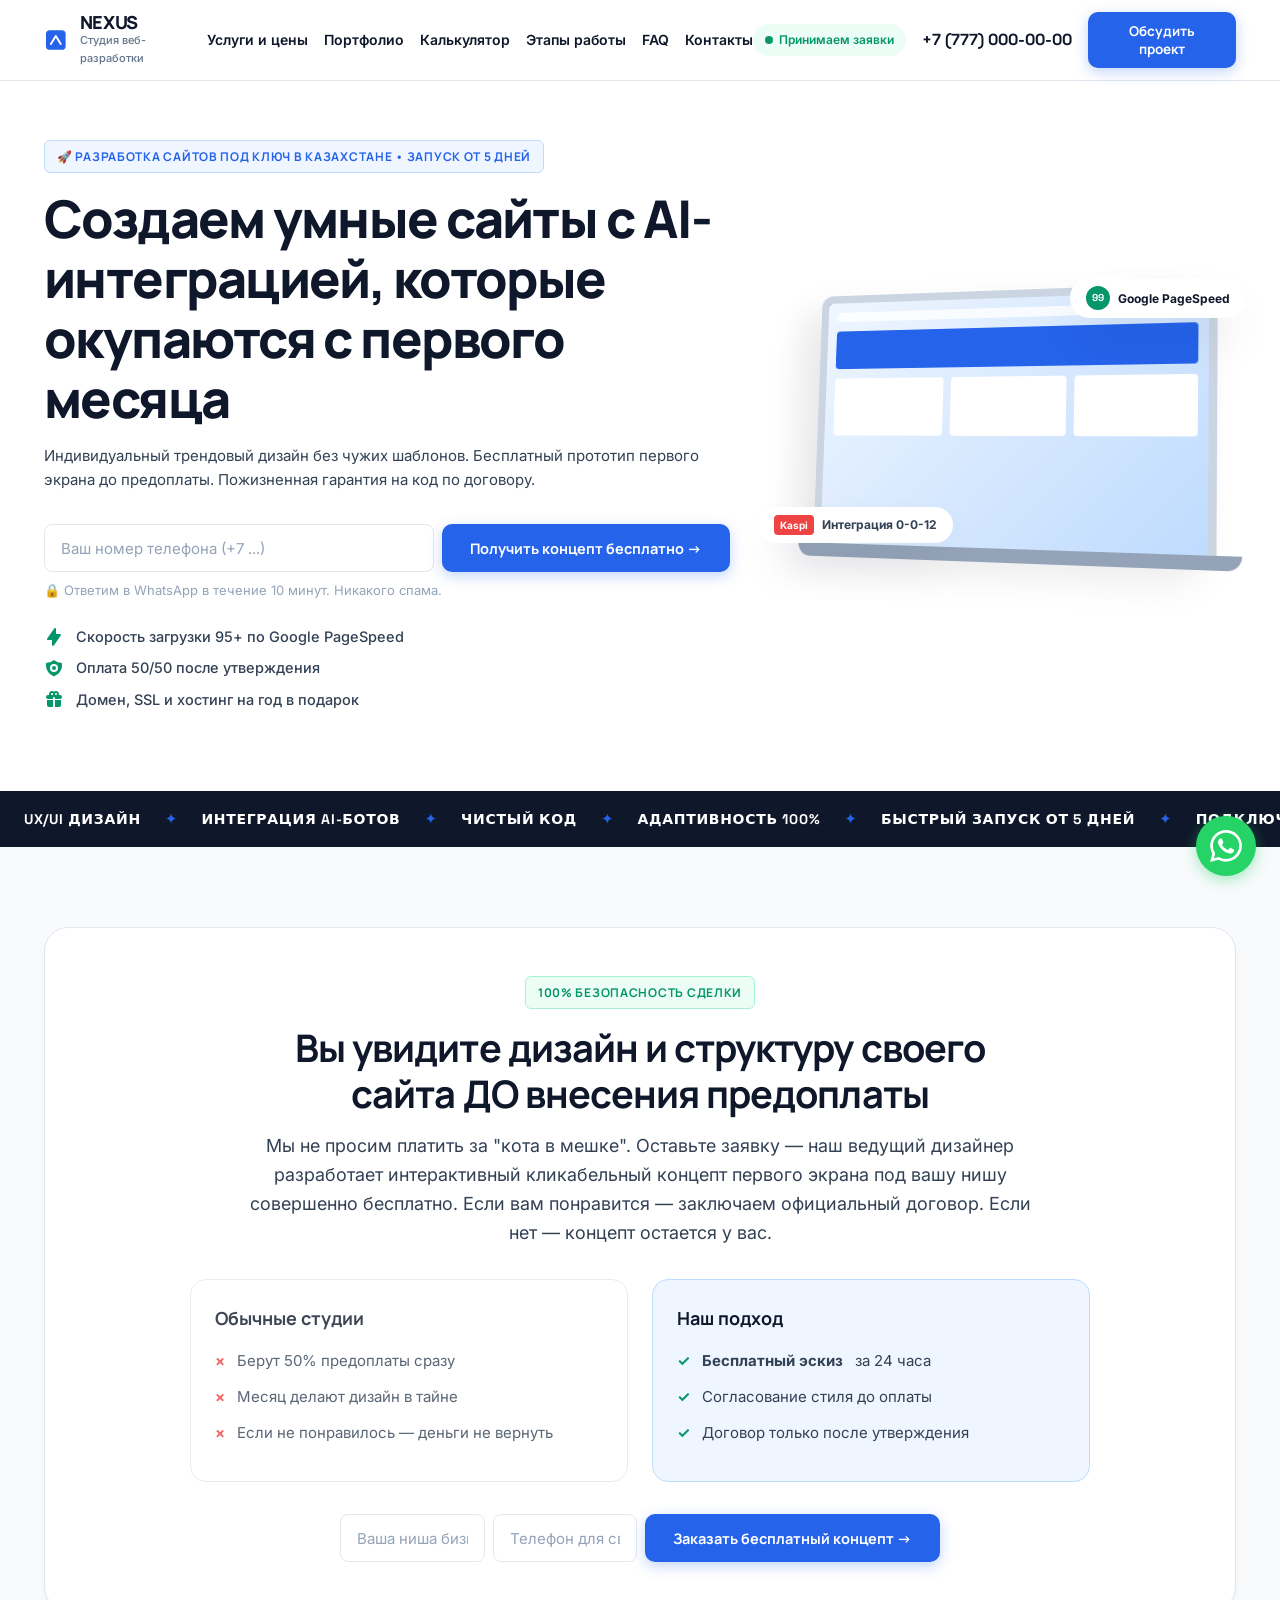
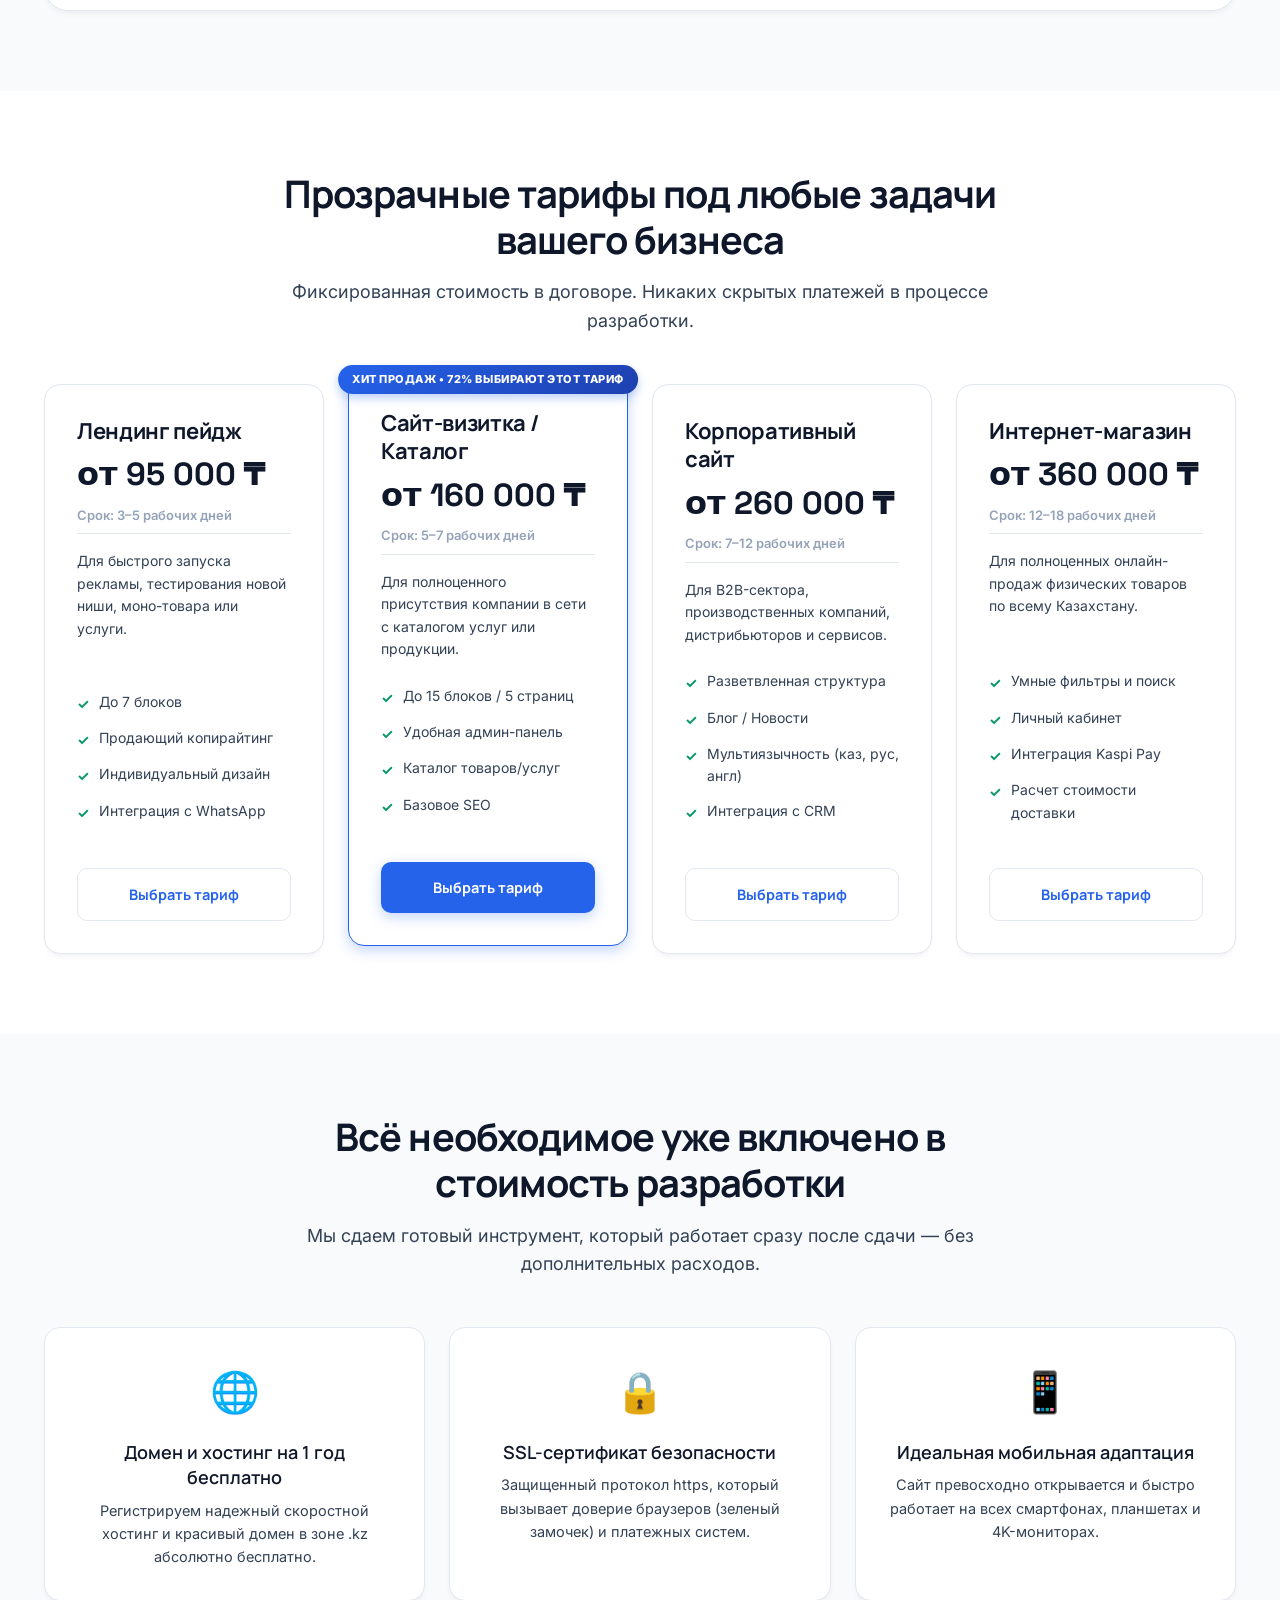
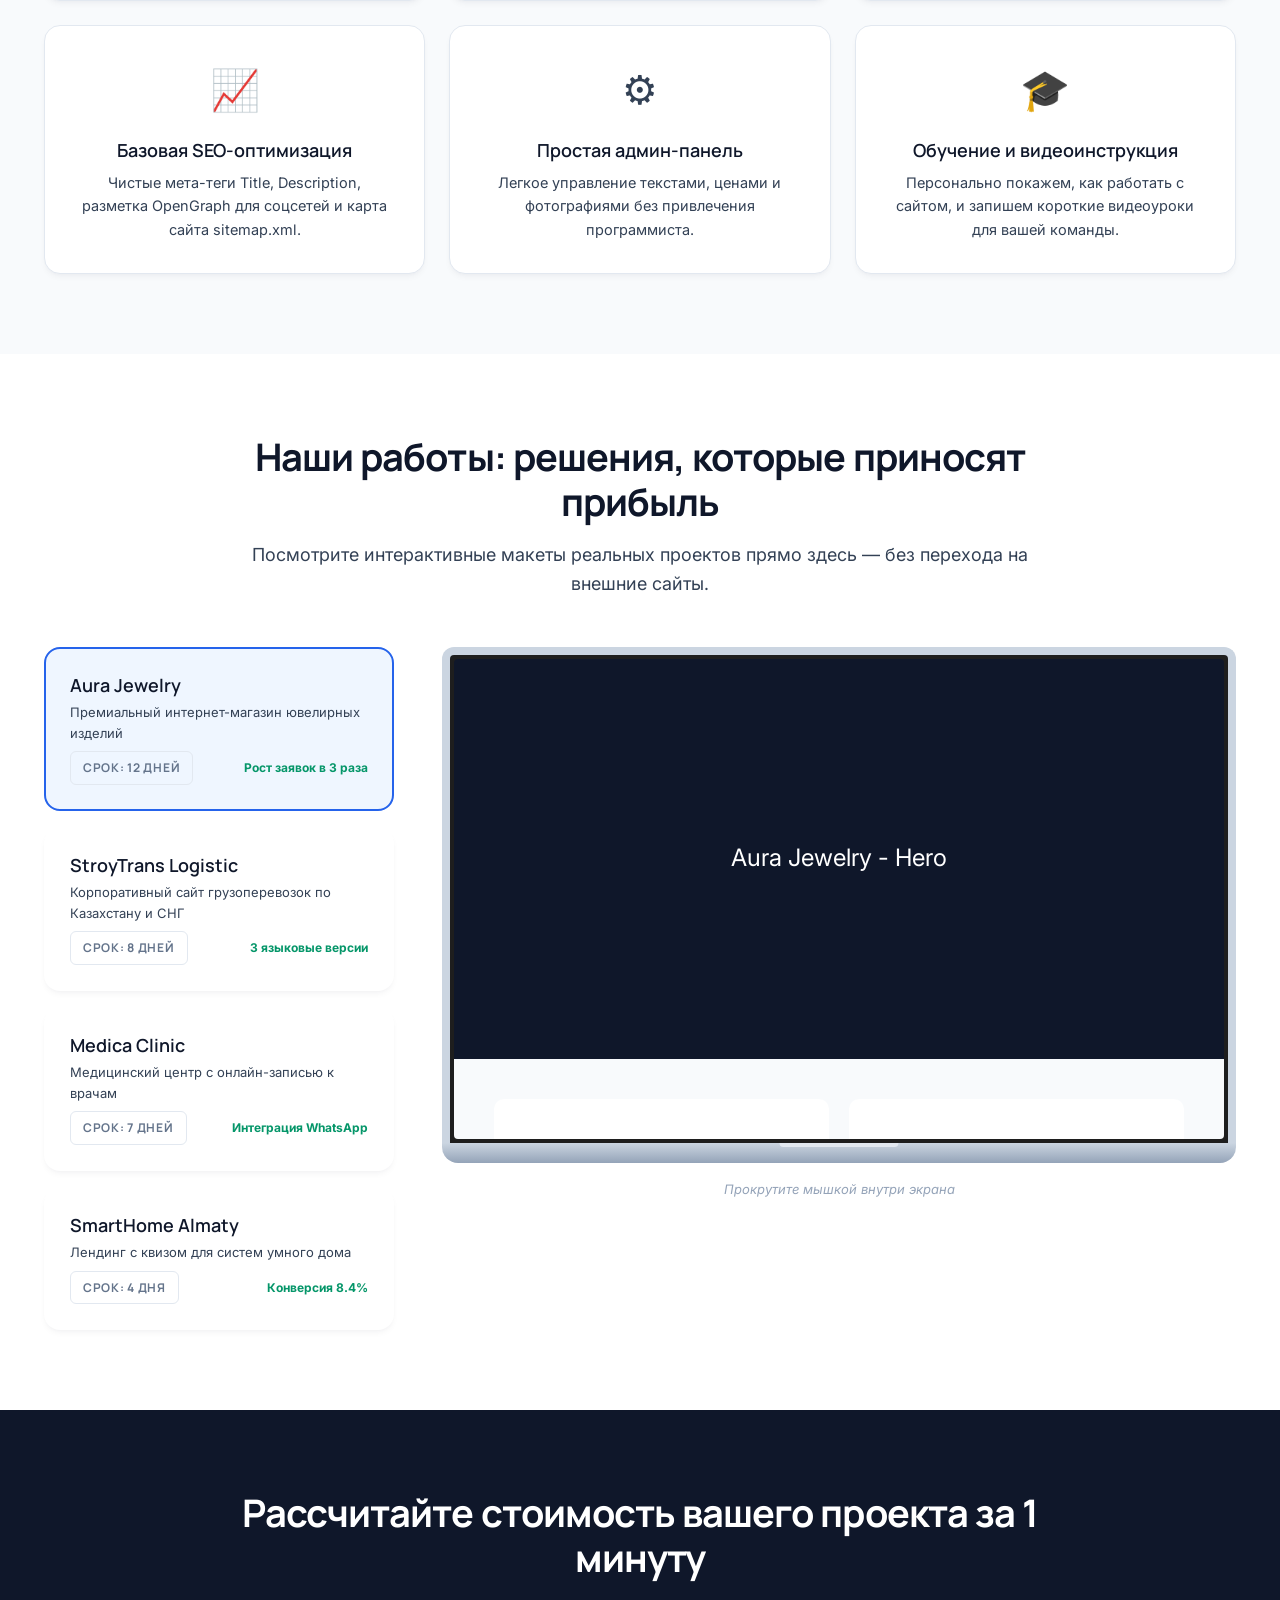
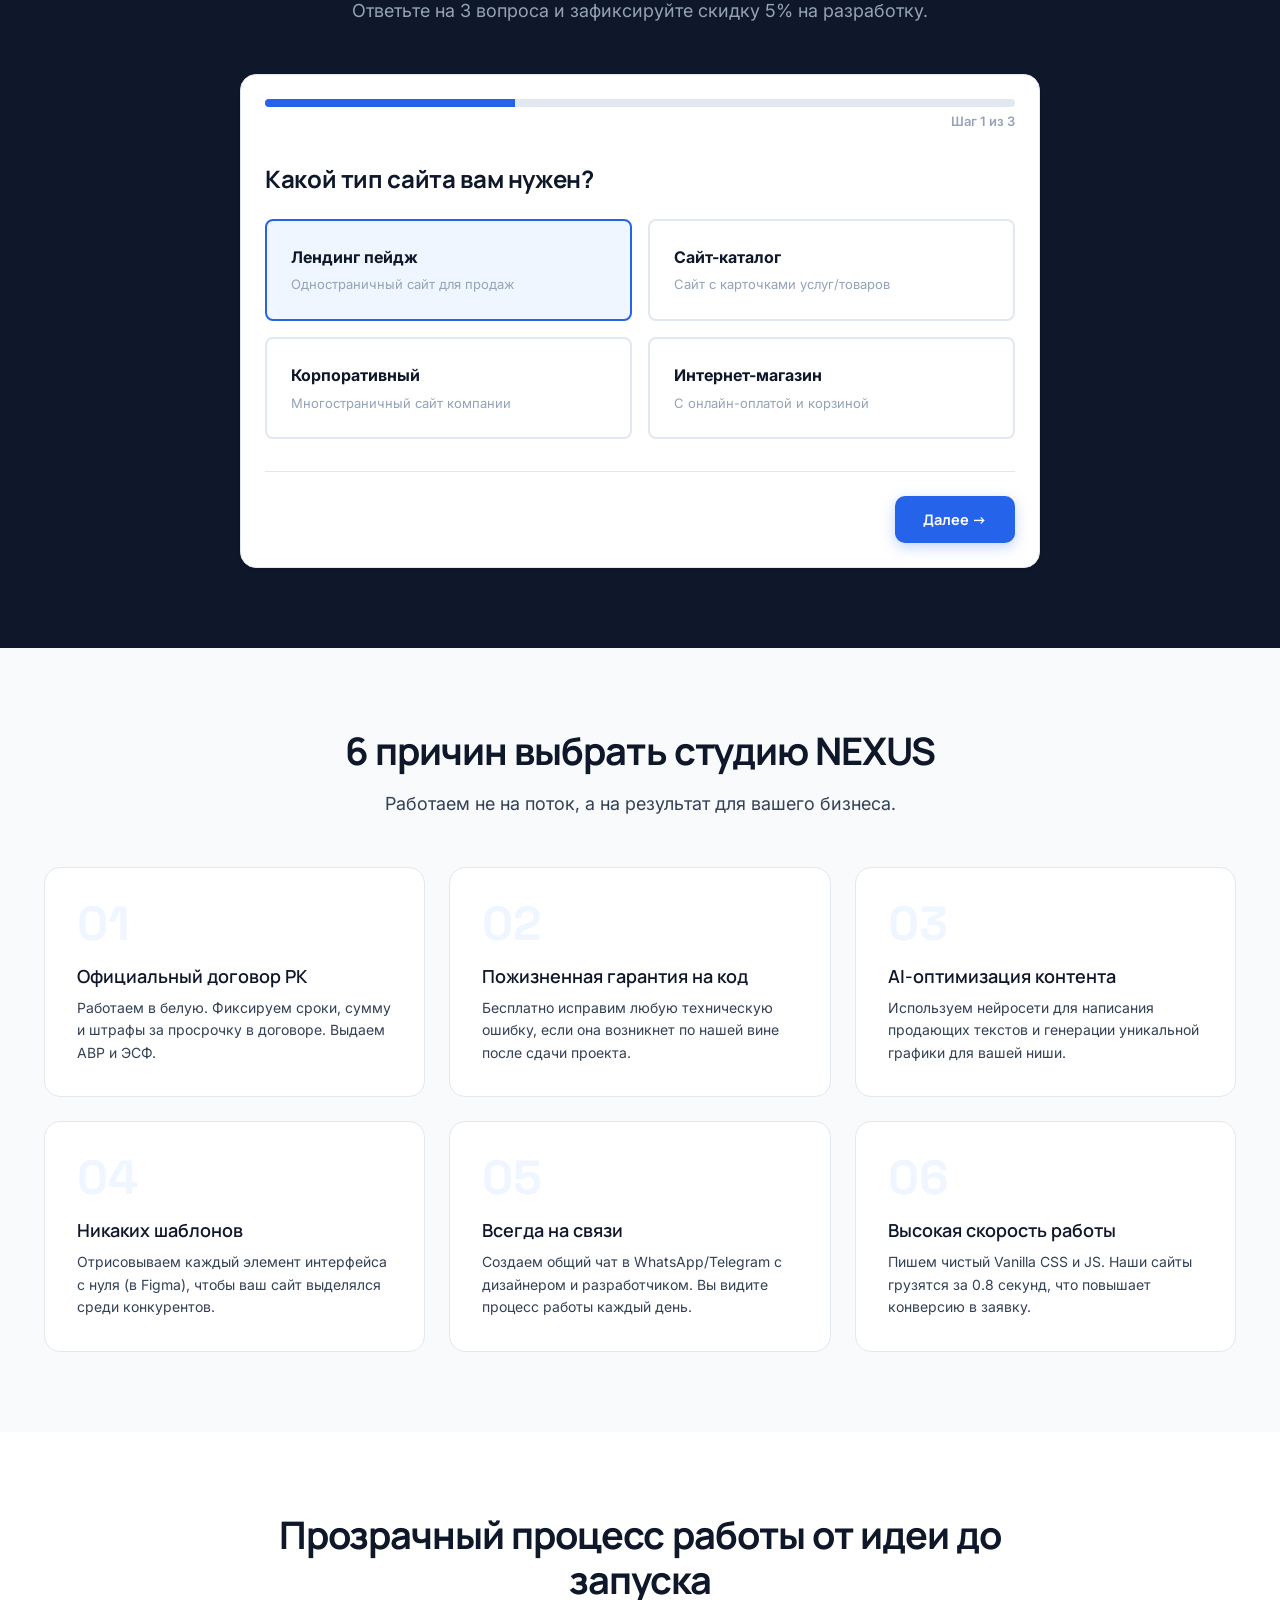
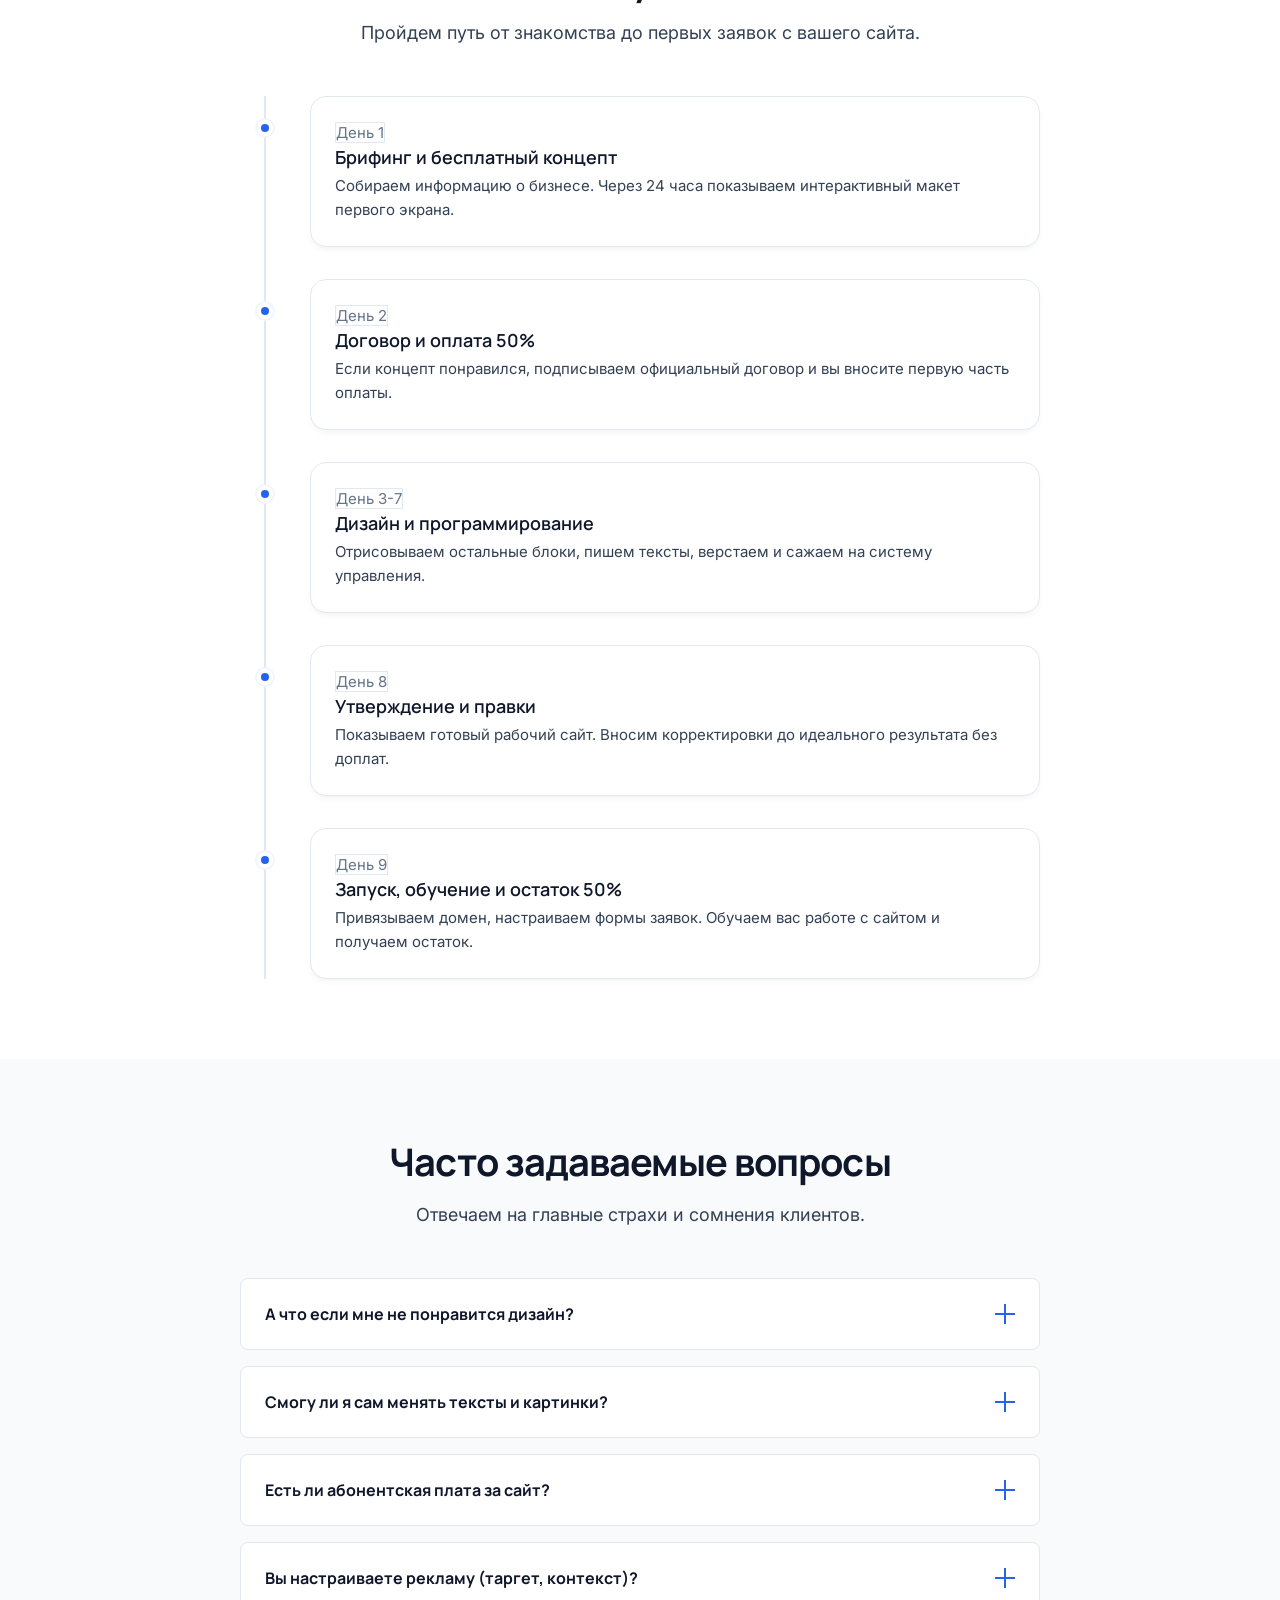
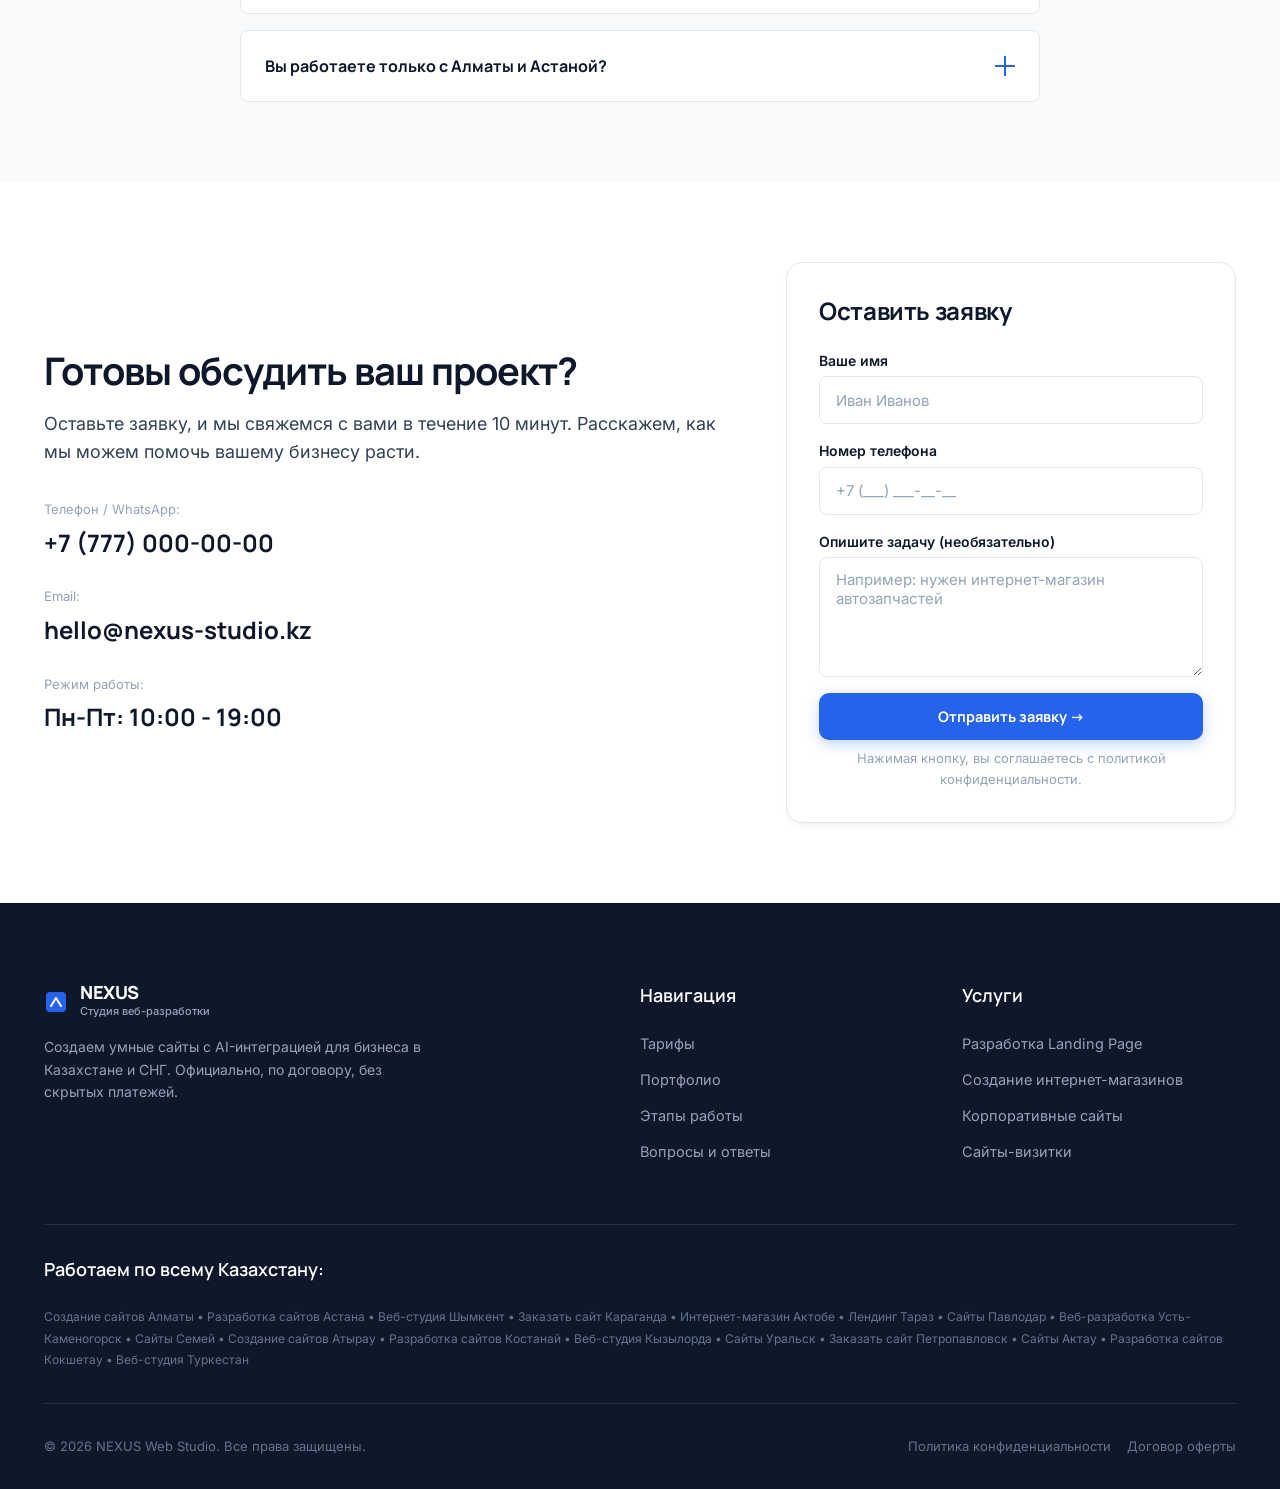
==== index.html @ 0df10138 "Initial commit" ====
<!DOCTYPE html>
<html lang="ru">
<head>
    <meta charset="UTF-8">
    <meta name="viewport" content="width=device-width, initial-scale=1.0">
    <title>Создание сайтов в Казахстане | Студия нового поколения</title>
    <meta name="description" content="Разработка умных сайтов с AI-интеграцией для бизнеса. Бесплатный прототип до оплаты. Официальный договор РК, оплата 50/50. Запуск от 5 дней.">
    
    <!-- Open Graph Meta Tags -->
    <meta property="og:title" content="Создание сайтов в Казахстане | Студия нового поколения">
    <meta property="og:description" content="Разработка умных сайтов с AI-интеграцией для бизнеса. Бесплатный прототип до оплаты. Официальный договор РК, оплата 50/50. Запуск от 5 дней.">
    <meta property="og:type" content="website">
    <meta property="og:locale" content="ru_KZ">
    
    <!-- Google Fonts: Inter, Manrope, Space Grotesk -->
    <link rel="preconnect" href="https://fonts.googleapis.com">
    <link rel="preconnect" href="https://fonts.gstatic.com" crossorigin>
    <link href="https://fonts.googleapis.com/css2?family=Inter:wght@400;500;600&family=Manrope:wght@600;700;800&family=Space+Grotesk:wght@600;700;800&display=swap" rel="stylesheet">
    
    <!-- Stylesheets -->
    <link rel="stylesheet" href="css/design-system.css">
    <link rel="stylesheet" href="css/components.css">

    <!-- JSON-LD SEO -->
    <script type="application/ld+json">
    {
      "@context": "https://schema.org",
      "@type": "WebDesignCompany",
      "name": "NEXUS Web Studio",
      "url": "https://nexus-studio.kz",
      "logo": "https://nexus-studio.kz/logo.png",
      "description": "Разработка умных сайтов для бизнеса в Казахстане.",
      "telephone": "+77770000000",
      "address": {
        "@type": "PostalAddress",
        "addressLocality": "Алматы",
        "addressCountry": "KZ"
      },
      "priceRange": "$$$"
    }
    </script>
</head>
<body>
    <!-- БЛОК 1: HEADER -->
    <header class="header" id="header">
        <div class="container header-container">
            <div class="header-logo">
                <a href="/" class="logo-link">
                    <svg width="24" height="24" viewBox="0 0 24 24" fill="none" xmlns="http://www.w3.org/2000/svg" class="logo-icon">
                        <rect x="2" y="2" width="20" height="20" rx="4" fill="var(--color-primary)"/>
                        <path d="M7 16L12 8L17 16" stroke="white" stroke-width="2" stroke-linecap="round" stroke-linejoin="round"/>
                    </svg>
                    <div class="logo-text">
                        <span class="logo-title">NEXUS</span>
                        <span class="logo-subtitle">Студия веб-разработки</span>
                    </div>
                </a>
            </div>
            
            <nav class="header-nav">
                <a href="#pricing" class="nav-link">Услуги и цены</a>
                <a href="#portfolio" class="nav-link">Портфолио</a>
                <a href="#calculator" class="nav-link">Калькулятор</a>
                <a href="#workflow" class="nav-link">Этапы работы</a>
                <a href="#faq" class="nav-link">FAQ</a>
                <a href="#contacts" class="nav-link">Контакты</a>
            </nav>

            <div class="header-actions">
                <div class="status-badge">
                    <span class="status-dot"></span>
                    <span class="status-text">Принимаем заявки</span>
                </div>
                <a href="tel:+77770000000" class="header-phone">+7 (777) 000-00-00</a>
                <button class="btn btn-primary btn-sm" onclick="openModal('contactModal')">Обсудить проект</button>
                <button class="burger-btn" aria-label="Открыть меню">
                    <span></span><span></span><span></span>
                </button>
            </div>
        </div>
    </header>

    <main>
        <!-- БЛОК 2: HERO-ЭКРАН -->
        <section class="section hero-section" id="hero">
            <div class="container hero-container">
                <div class="hero-content">
                    <div class="badge badge-accent hero-badge">🚀 Разработка сайтов под ключ в Казахстане • Запуск от 5 дней</div>
                    <h1 class="hero-title">Создаем умные сайты с AI-интеграцией, которые окупаются с первого месяца</h1>
                    <p class="hero-subtitle">Индивидуальный трендовый дизайн без чужих шаблонов. Бесплатный прототип первого экрана до предоплаты. Пожизненная гарантия на код по договору.</p>
                    
                    <form class="hero-form" onsubmit="event.preventDefault(); submitHeroForm();">
                        <div class="form-inline">
                            <input type="tel" class="input-field phone-mask" placeholder="Ваш номер телефона (+7 ...)" required>
                            <button type="submit" class="btn btn-primary">Получить концепт бесплатно &rarr;</button>
                        </div>
                        <div class="form-note">🔒 Ответим в WhatsApp в течение 10 минут. Никакого спама.</div>
                    </form>

                    <ul class="hero-trust-list">
                        <li>
                            <svg class="trust-icon" viewBox="0 0 20 20" fill="currentColor"><path d="M11.3 1.046A1 1 0 0112 2v5h4a1 1 0 01.82 1.573l-7 10A1 1 0 018 18v-5H4a1 1 0 01-.82-1.573l7-10a1 1 0 011.12-.38z"/></svg>
                            Скорость загрузки 95+ по Google PageSpeed
                        </li>
                        <li>
                            <svg class="trust-icon" viewBox="0 0 20 20" fill="currentColor"><path fill-rule="evenodd" d="M10 1.944A11.954 11.954 0 012.166 5C2.056 5.649 2 6.319 2 7c0 5.225 3.34 9.67 8 11.317C14.66 16.67 18 12.225 18 7c0-.682-.057-1.35-.166-1.998A11.954 11.954 0 0110 1.944zM10 14a4 4 0 100-8 4 4 0 000 8zm-2-4a2 2 0 114 0 2 2 0 01-4 0z" clip-rule="evenodd"/></svg>
                            Оплата 50/50 после утверждения
                        </li>
                        <li>
                            <svg class="trust-icon" viewBox="0 0 20 20" fill="currentColor"><path fill-rule="evenodd" d="M5 5a3 3 0 015-2.236A3 3 0 0114.83 6H16a2 2 0 110 4h-5V9a1 1 0 10-2 0v1H4a2 2 0 110-4h1.17C5.06 5.687 5 5.35 5 5zm4 1V5a1 1 0 10-1 1h1zm3 0a1 1 0 10-1-1v1h1z" clip-rule="evenodd"/><path d="M9 11H3v5a2 2 0 002 2h4v-7zM11 18h4a2 2 0 002-2v-5h-6v7z"/></svg>
                            Домен, SSL и хостинг на год в подарок
                        </li>
                    </ul>
                </div>
                <div class="hero-visual">
                    <div class="laptop-mockup">
                        <div class="laptop-screen">
                            <div class="laptop-content bg-gradient">
                                <div class="mockup-ui">
                                    <div class="mockup-header"></div>
                                    <div class="mockup-hero"></div>
                                    <div class="mockup-cards">
                                        <div class="m-card"></div>
                                        <div class="m-card"></div>
                                        <div class="m-card"></div>
                                    </div>
                                </div>
                            </div>
                        </div>
                        <div class="laptop-base"></div>
                        
                        <!-- Floating metrics -->
                        <div class="floating-badge badge-speed">
                            <div class="circle pulse-green">99</div>
                            <span>Google PageSpeed</span>
                        </div>
                        <div class="floating-badge badge-kaspi">
                            <span class="badge-red">Kaspi</span>
                            <span>Интеграция 0-0-12</span>
                        </div>
                    </div>
                </div>
            </div>
        </section>

        <!-- БЛОК 3: БЕГУЩАЯ СТРОКА (TICKER) -->
        <div class="ticker-wrapper">
            <div class="ticker-track">
                <div class="ticker-content">
                    <span class="ticker-item">UX/UI ДИЗАЙН</span>
                    <span class="ticker-separator">✦</span>
                    <span class="ticker-item">ИНТЕГРАЦИЯ AI-БОТОВ</span>
                    <span class="ticker-separator">✦</span>
                    <span class="ticker-item">ЧИСТЫЙ КОД</span>
                    <span class="ticker-separator">✦</span>
                    <span class="ticker-item">АДАПТИВНОСТЬ 100%</span>
                    <span class="ticker-separator">✦</span>
                    <span class="ticker-item">БЫСТРЫЙ ЗАПУСК ОТ 5 ДНЕЙ</span>
                    <span class="ticker-separator">✦</span>
                    <span class="ticker-item">ПОДКЛЮЧЕНИЕ KASPI / HALYK</span>
                    <span class="ticker-separator">✦</span>
                    <span class="ticker-item">ДОГОВОР И ГАРАНТИЯ</span>
                    <span class="ticker-separator">✦</span>
                    <span class="ticker-item">БЕЗ АБОНПЛАТЫ ЗА ПОДДЕРЖКУ</span>
                    <span class="ticker-separator">✦</span>
                </div>
                <!-- Duplicate for seamless loop -->
                <div class="ticker-content" aria-hidden="true">
                    <span class="ticker-item">UX/UI ДИЗАЙН</span>
                    <span class="ticker-separator">✦</span>
                    <span class="ticker-item">ИНТЕГРАЦИЯ AI-БОТОВ</span>
                    <span class="ticker-separator">✦</span>
                    <span class="ticker-item">ЧИСТЫЙ КОД</span>
                    <span class="ticker-separator">✦</span>
                    <span class="ticker-item">АДАПТИВНОСТЬ 100%</span>
                    <span class="ticker-separator">✦</span>
                    <span class="ticker-item">БЫСТРЫЙ ЗАПУСК ОТ 5 ДНЕЙ</span>
                    <span class="ticker-separator">✦</span>
                    <span class="ticker-item">ПОДКЛЮЧЕНИЕ KASPI / HALYK</span>
                    <span class="ticker-separator">✦</span>
                    <span class="ticker-item">ДОГОВОР И ГАРАНТИЯ</span>
                    <span class="ticker-separator">✦</span>
                    <span class="ticker-item">БЕЗ АБОНПЛАТЫ ЗА ПОДДЕРЖКУ</span>
                    <span class="ticker-separator">✦</span>
                </div>
            </div>
        </div>

        <!-- БЛОК 4: КРЮЧОК ДОВЕРИЯ -->
        <section class="section section-surface" id="concept">
            <div class="container">
                <div class="concept-card card">
                    <div class="concept-header">
                        <div class="badge badge-trust">100% БЕЗОПАСНОСТЬ СДЕЛКИ</div>
                        <h2 class="section-title">Вы увидите дизайн и структуру своего сайта ДО внесения предоплаты</h2>
                        <p class="section-subtitle">Мы не просим платить за "кота в мешке". Оставьте заявку — наш ведущий дизайнер разработает интерактивный кликабельный концепт первого экрана под вашу нишу совершенно бесплатно. Если вам понравится — заключаем официальный договор. Если нет — концепт остается у вас.</p>
                    </div>
                    
                    <div class="comparison-grid">
                        <div class="compare-item negative">
                            <div class="compare-title">Обычные студии</div>
                            <ul class="compare-list">
                                <li><span class="icon cross">×</span> Берут 50% предоплаты сразу</li>
                                <li><span class="icon cross">×</span> Месяц делают дизайн в тайне</li>
                                <li><span class="icon cross">×</span> Если не понравилось — деньги не вернуть</li>
                            </ul>
                        </div>
                        <div class="compare-item positive">
                            <div class="compare-title">Наш подход</div>
                            <ul class="compare-list">
                                <li><span class="icon check">✓</span> <strong>Бесплатный эскиз</strong> за 24 часа</li>
                                <li><span class="icon check">✓</span> Согласование стиля до оплаты</li>
                                <li><span class="icon check">✓</span> Договор только после утверждения</li>
                            </ul>
                        </div>
                    </div>
                    
                    <div class="concept-cta">
                        <form class="concept-form form-inline" onsubmit="event.preventDefault(); submitConceptForm();">
                            <input type="text" class="input-field" placeholder="Ваша ниша бизнеса (напр. Стоматология)" required>
                            <input type="tel" class="input-field phone-mask" placeholder="Телефон для связи" required>
                            <button type="submit" class="btn btn-primary">Заказать бесплатный концепт &rarr;</button>
                        </form>
                    </div>
                </div>
            </div>
        </section>

        <!-- БЛОК 5: ТАРИФНАЯ СЕТКА -->
        <section class="section section-light" id="pricing">
            <div class="container">
                <div class="section-header">
                    <h2 class="section-title">Прозрачные тарифы под любые задачи вашего бизнеса</h2>
                    <p class="section-subtitle">Фиксированная стоимость в договоре. Никаких скрытых платежей в процессе разработки.</p>
                </div>
                
                <div class="pricing-grid">
                    <!-- Тариф 1 -->
                    <div class="pricing-card card">
                        <h3 class="pricing-name">Лендинг пейдж</h3>
                        <div class="pricing-price text-numeric">от 95 000 ₸</div>
                        <div class="pricing-time">Срок: 3–5 рабочих дней</div>
                        <p class="pricing-desc">Для быстрого запуска рекламы, тестирования новой ниши, моно-товара или услуги.</p>
                        <ul class="pricing-features">
                            <li><span class="icon check">✓</span> До 7 блоков</li>
                            <li><span class="icon check">✓</span> Продающий копирайтинг</li>
                            <li><span class="icon check">✓</span> Индивидуальный дизайн</li>
                            <li><span class="icon check">✓</span> Интеграция с WhatsApp</li>
                        </ul>
                        <a href="https://wa.me/77770000000?text=Здравствуйте!%20Хочу%20заказать%20тариф%20Лендинг%20за%2095%20000%20тг" target="_blank" class="btn btn-secondary w-full">Выбрать тариф</a>
                    </div>
                    
                    <!-- Тариф 2 (Хит продаж) -->
                    <div class="pricing-card card pricing-popular">
                        <div class="popular-badge">ХИТ ПРОДАЖ • 72% ВЫБИРАЮТ ЭТОТ ТАРИФ</div>
                        <h3 class="pricing-name">Сайт-визитка / Каталог</h3>
                        <div class="pricing-price text-numeric">от 160 000 ₸</div>
                        <div class="pricing-time">Срок: 5–7 рабочих дней</div>
                        <p class="pricing-desc">Для полноценного присутствия компании в сети с каталогом услуг или продукции.</p>
                        <ul class="pricing-features">
                            <li><span class="icon check">✓</span> До 15 блоков / 5 страниц</li>
                            <li><span class="icon check">✓</span> Удобная админ-панель</li>
                            <li><span class="icon check">✓</span> Каталог товаров/услуг</li>
                            <li><span class="icon check">✓</span> Базовое SEO</li>
                        </ul>
                        <a href="https://wa.me/77770000000?text=Здравствуйте!%20Хочу%20заказать%20тариф%20Каталог%20за%20160%20000%20тг" target="_blank" class="btn btn-primary w-full">Выбрать тариф</a>
                    </div>
                    
                    <!-- Тариф 3 -->
                    <div class="pricing-card card">
                        <h3 class="pricing-name">Корпоративный сайт</h3>
                        <div class="pricing-price text-numeric">от 260 000 ₸</div>
                        <div class="pricing-time">Срок: 7–12 рабочих дней</div>
                        <p class="pricing-desc">Для B2B-сектора, производственных компаний, дистрибьюторов и сервисов.</p>
                        <ul class="pricing-features">
                            <li><span class="icon check">✓</span> Разветвленная структура</li>
                            <li><span class="icon check">✓</span> Блог / Новости</li>
                            <li><span class="icon check">✓</span> Мультиязычность (каз, рус, англ)</li>
                            <li><span class="icon check">✓</span> Интеграция с CRM</li>
                        </ul>
                        <a href="https://wa.me/77770000000?text=Здравствуйте!%20Хочу%20заказать%20Корпоративный%20сайт" target="_blank" class="btn btn-secondary w-full">Выбрать тариф</a>
                    </div>
                    
                    <!-- Тариф 4 -->
                    <div class="pricing-card card">
                        <h3 class="pricing-name">Интернет-магазин</h3>
                        <div class="pricing-price text-numeric">от 360 000 ₸</div>
                        <div class="pricing-time">Срок: 12–18 рабочих дней</div>
                        <p class="pricing-desc">Для полноценных онлайн-продаж физических товаров по всему Казахстану.</p>
                        <ul class="pricing-features">
                            <li><span class="icon check">✓</span> Умные фильтры и поиск</li>
                            <li><span class="icon check">✓</span> Личный кабинет</li>
                            <li><span class="icon check">✓</span> Интеграция Kaspi Pay</li>
                            <li><span class="icon check">✓</span> Расчет стоимости доставки</li>
                        </ul>
                        <a href="https://wa.me/77770000000?text=Здравствуйте!%20Хочу%20заказать%20Интернет-магазин" target="_blank" class="btn btn-secondary w-full">Выбрать тариф</a>
                    </div>
                </div>
            </div>
        </section>

        <!-- БЛОК 6: ЧЕК-ЛИСТ (ЧТО ВХОДИТ В СТОИМОСТЬ) -->
        <section class="section section-surface" id="included">
            <div class="container">
                <div class="section-header">
                    <h2 class="section-title">Всё необходимое уже включено в стоимость разработки</h2>
                    <p class="section-subtitle">Мы сдаем готовый инструмент, который работает сразу после сдачи — без дополнительных расходов.</p>
                </div>
                
                <div class="features-grid">
                    <div class="feature-card card">
                        <div class="feature-icon-wrapper">🌐</div>
                        <h4 class="feature-title">Домен и хостинг на 1 год бесплатно</h4>
                        <p class="feature-desc">Регистрируем надежный скоростной хостинг и красивый домен в зоне .kz абсолютно бесплатно.</p>
                    </div>
                    <div class="feature-card card">
                        <div class="feature-icon-wrapper">🔒</div>
                        <h4 class="feature-title">SSL-сертификат безопасности</h4>
                        <p class="feature-desc">Защищенный протокол https, который вызывает доверие браузеров (зеленый замочек) и платежных систем.</p>
                    </div>
                    <div class="feature-card card">
                        <div class="feature-icon-wrapper">📱</div>
                        <h4 class="feature-title">Идеальная мобильная адаптация</h4>
                        <p class="feature-desc">Сайт превосходно открывается и быстро работает на всех смартфонах, планшетах и 4K-мониторах.</p>
                    </div>
                    <div class="feature-card card">
                        <div class="feature-icon-wrapper">📈</div>
                        <h4 class="feature-title">Базовая SEO-оптимизация</h4>
                        <p class="feature-desc">Чистые мета-теги Title, Description, разметка OpenGraph для соцсетей и карта сайта sitemap.xml.</p>
                    </div>
                    <div class="feature-card card">
                        <div class="feature-icon-wrapper">⚙️</div>
                        <h4 class="feature-title">Простая админ-панель</h4>
                        <p class="feature-desc">Легкое управление текстами, ценами и фотографиями без привлечения программиста.</p>
                    </div>
                    <div class="feature-card card">
                        <div class="feature-icon-wrapper">🎓</div>
                        <h4 class="feature-title">Обучение и видеоинструкция</h4>
                        <p class="feature-desc">Персонально покажем, как работать с сайтом, и запишем короткие видеоуроки для вашей команды.</p>
                    </div>
                </div>
            </div>
        </section>

        <!-- БЛОК 7: ИНТЕРАКТИВНОЕ ПОРТФОЛИО -->
        <section class="section section-light" id="portfolio">
            <div class="container">
                <div class="section-header">
                    <h2 class="section-title">Наши работы: решения, которые приносят прибыль</h2>
                    <p class="section-subtitle">Посмотрите интерактивные макеты реальных проектов прямо здесь — без перехода на внешние сайты.</p>
                </div>
                
                <div class="portfolio-container">
                    <!-- Левая колонка со списком кейсов -->
                    <div class="portfolio-list">
                        <!-- Case 1 (Active) -->
                        <div class="portfolio-item card active" onclick="switchPortfolio(1)">
                            <h4 class="portfolio-name">Aura Jewelry</h4>
                            <p class="portfolio-niche">Премиальный интернет-магазин ювелирных изделий</p>
                            <div class="portfolio-meta">
                                <span class="badge badge-outline">Срок: 12 дней</span>
                                <span class="portfolio-result">Рост заявок в 3 раза</span>
                            </div>
                        </div>
                        
                        <!-- Case 2 -->
                        <div class="portfolio-item card" onclick="switchPortfolio(2)">
                            <h4 class="portfolio-name">StroyTrans Logistic</h4>
                            <p class="portfolio-niche">Корпоративный сайт грузоперевозок по Казахстану и СНГ</p>
                            <div class="portfolio-meta">
                                <span class="badge badge-outline">Срок: 8 дней</span>
                                <span class="portfolio-result">3 языковые версии</span>
                            </div>
                        </div>
                        
                        <!-- Case 3 -->
                        <div class="portfolio-item card" onclick="switchPortfolio(3)">
                            <h4 class="portfolio-name">Medica Clinic</h4>
                            <p class="portfolio-niche">Медицинский центр с онлайн-записью к врачам</p>
                            <div class="portfolio-meta">
                                <span class="badge badge-outline">Срок: 7 дней</span>
                                <span class="portfolio-result">Интеграция WhatsApp</span>
                            </div>
                        </div>
                        
                        <!-- Case 4 -->
                        <div class="portfolio-item card" onclick="switchPortfolio(4)">
                            <h4 class="portfolio-name">SmartHome Almaty</h4>
                            <p class="portfolio-niche">Лендинг с квизом для систем умного дома</p>
                            <div class="portfolio-meta">
                                <span class="badge badge-outline">Срок: 4 дня</span>
                                <span class="portfolio-result">Конверсия 8.4%</span>
                            </div>
                        </div>
                    </div>
                    
                    <!-- Правая колонка с макетом ноутбука -->
                    <div class="portfolio-preview">
                        <div class="laptop-mockup-interactive">
                            <div class="laptop-screen-frame">
                                <div class="laptop-viewport" id="portfolio-viewport">
                                    <!-- Here goes the long scrollable image of the selected project -->
                                    <div class="portfolio-scroll-content bg-gradient" id="portfolio-image-1">
                                        <!-- Placeholder UI representing a long site -->
                                        <div style="height:400px;background:#0F172A;color:#fff;display:flex;align-items:center;justify-content:center;font-size:24px;">Aura Jewelry - Hero</div>
                                        <div style="height:600px;background:#F8FAFC;display:grid;grid-template-columns:1fr 1fr;gap:20px;padding:40px;">
                                            <div style="background:#fff;border-radius:10px;"></div><div style="background:#fff;border-radius:10px;"></div>
                                            <div style="background:#fff;border-radius:10px;"></div><div style="background:#fff;border-radius:10px;"></div>
                                        </div>
                                        <div style="height:300px;background:#1E40AF;color:#fff;display:flex;align-items:center;justify-content:center;">Footer</div>
                                    </div>
                                    
                                    <div class="portfolio-scroll-content bg-gradient" id="portfolio-image-2" style="display: none;">
                                        <div style="height:350px;background:#059669;color:#fff;display:flex;align-items:center;justify-content:center;font-size:24px;">StroyTrans Logistic</div>
                                        <div style="height:800px;background:#F1F5F9;padding:40px;"><div style="background:#fff;height:100%;border-radius:10px;"></div></div>
                                    </div>
                                    
                                    <div class="portfolio-scroll-content bg-gradient" id="portfolio-image-3" style="display: none;">
                                        <div style="height:500px;background:#EFF6FF;color:#2563EB;display:flex;align-items:center;justify-content:center;font-size:24px;">Medica Clinic</div>
                                        <div style="height:500px;background:#FFFFFF;"></div>
                                    </div>

                                    <div class="portfolio-scroll-content bg-gradient" id="portfolio-image-4" style="display: none;">
                                        <div style="height:300px;background:#F59E0B;color:#fff;display:flex;align-items:center;justify-content:center;font-size:24px;">SmartHome Almaty</div>
                                        <div style="height:900px;background:#0F172A;"></div>
                                    </div>
                                </div>
                            </div>
                            <div class="laptop-base-frame"></div>
                        </div>
                        <div class="portfolio-hint">Прокрутите мышкой внутри экрана</div>
                    </div>
                </div>
            </div>
        </section>

        <!-- БЛОК 8: КВИЗ-КАЛЬКУЛЯТОР -->
        <section class="section section-dark" id="calculator">
            <div class="container">
                <div class="section-header">
                    <h2 class="section-title">Рассчитайте стоимость вашего проекта за 1 минуту</h2>
                    <p class="section-subtitle">Ответьте на 3 вопроса и зафиксируйте скидку 5% на разработку.</p>
                </div>
                
                <div class="quiz-container card">
                    <div class="quiz-progress">
                        <div class="progress-bar"><div class="progress-fill" id="quiz-progress-fill" style="width: 33.3%;"></div></div>
                        <div class="progress-text">Шаг <span id="quiz-current-step">1</span> из 3</div>
                    </div>
                    
                    <form id="quiz-form" onsubmit="event.preventDefault(); submitQuiz();">
                        <!-- Step 1 -->
                        <div class="quiz-step active" id="quiz-step-1">
                            <h3 class="quiz-question">Какой тип сайта вам нужен?</h3>
                            <div class="quiz-options-grid">
                                <label class="quiz-option">
                                    <input type="radio" name="siteType" value="landing" required checked>
                                    <span class="option-card">
                                        <span class="option-title">Лендинг пейдж</span>
                                        <span class="option-desc">Одностраничный сайт для продаж</span>
                                    </span>
                                </label>
                                <label class="quiz-option">
                                    <input type="radio" name="siteType" value="catalog">
                                    <span class="option-card">
                                        <span class="option-title">Сайт-каталог</span>
                                        <span class="option-desc">Сайт с карточками услуг/товаров</span>
                                    </span>
                                </label>
                                <label class="quiz-option">
                                    <input type="radio" name="siteType" value="corporate">
                                    <span class="option-card">
                                        <span class="option-title">Корпоративный</span>
                                        <span class="option-desc">Многостраничный сайт компании</span>
                                    </span>
                                </label>
                                <label class="quiz-option">
                                    <input type="radio" name="siteType" value="shop">
                                    <span class="option-card">
                                        <span class="option-title">Интернет-магазин</span>
                                        <span class="option-desc">С онлайн-оплатой и корзиной</span>
                                    </span>
                                </label>
                            </div>
                            <div class="quiz-footer">
                                <div></div>
                                <button type="button" class="btn btn-primary" onclick="nextQuizStep(2)">Далее &rarr;</button>
                            </div>
                        </div>
                        
                        <!-- Step 2 -->
                        <div class="quiz-step" id="quiz-step-2">
                            <h3 class="quiz-question">Есть ли у вас готовый дизайн или примеры, которые нравятся?</h3>
                            <div class="quiz-options-grid">
                                <label class="quiz-option">
                                    <input type="radio" name="designStatus" value="have_examples" required>
                                    <span class="option-card">
                                        <span class="option-title">Есть примеры</span>
                                        <span class="option-desc">Знаю, что хочу, есть ссылки на конкурентов</span>
                                    </span>
                                </label>
                                <label class="quiz-option">
                                    <input type="radio" name="designStatus" value="need_design">
                                    <span class="option-card">
                                        <span class="option-title">Нужен дизайн с нуля</span>
                                        <span class="option-desc">Полагаюсь на ваш вкус и экспертизу</span>
                                    </span>
                                </label>
                                <label class="quiz-option">
                                    <input type="radio" name="designStatus" value="have_figma">
                                    <span class="option-card">
                                        <span class="option-title">Есть готовый макет</span>
                                        <span class="option-desc">Нужна только верстка и программирование</span>
                                    </span>
                                </label>
                            </div>
                            <div class="quiz-footer">
                                <button type="button" class="btn btn-secondary" onclick="prevQuizStep(1)">&larr; Назад</button>
                                <button type="button" class="btn btn-primary" onclick="nextQuizStep(3)">Далее &rarr;</button>
                            </div>
                        </div>
                        
                        <!-- Step 3 (Final) -->
                        <div class="quiz-step" id="quiz-step-3">
                            <h3 class="quiz-question">Оставьте контакты, чтобы мы выслали расчет и закрепили скидку 5%</h3>
                            <div class="quiz-final-form">
                                <div class="input-group">
                                    <label class="input-label">Номер телефона (WhatsApp)</label>
                                    <input type="tel" class="input-field phone-mask" id="quiz-phone" placeholder="+7 (___) ___-__-__" required>
                                </div>
                                <div class="quiz-bonus">
                                    <span class="icon">🎁</span> Ваша скидка 5% уже зафиксирована
                                </div>
                            </div>
                            <div class="quiz-footer">
                                <button type="button" class="btn btn-secondary" onclick="prevQuizStep(2)">&larr; Назад</button>
                                <button type="submit" class="btn btn-primary">Получить расчет &rarr;</button>
                            </div>
                        </div>
                        
                        <!-- Success Message -->
                        <div class="quiz-step" id="quiz-step-success">
                            <div class="quiz-success-msg">
                                <div class="success-icon">✓</div>
                                <h3>Расчет отправлен!</h3>
                                <p>Наш менеджер свяжется с вами в WhatsApp в течение 10 минут с детальной сметой и скидкой.</p>
                            </div>
                        </div>
                    </form>
                </div>
            </div>
        </section>

        <!-- БЛОК 9: ПОЧЕМУ МЫ -->
        <section class="section section-surface" id="reasons">
            <div class="container">
                <div class="section-header">
                    <h2 class="section-title">6 причин выбрать студию NEXUS</h2>
                    <p class="section-subtitle">Работаем не на поток, а на результат для вашего бизнеса.</p>
                </div>
                
                <div class="reasons-grid">
                    <div class="reason-card">
                        <div class="reason-num text-numeric">01</div>
                        <h4 class="reason-title">Официальный договор РК</h4>
                        <p class="reason-desc">Работаем в белую. Фиксируем сроки, сумму и штрафы за просрочку в договоре. Выдаем АВР и ЭСФ.</p>
                    </div>
                    <div class="reason-card">
                        <div class="reason-num text-numeric">02</div>
                        <h4 class="reason-title">Пожизненная гарантия на код</h4>
                        <p class="reason-desc">Бесплатно исправим любую техническую ошибку, если она возникнет по нашей вине после сдачи проекта.</p>
                    </div>
                    <div class="reason-card">
                        <div class="reason-num text-numeric">03</div>
                        <h4 class="reason-title">AI-оптимизация контента</h4>
                        <p class="reason-desc">Используем нейросети для написания продающих текстов и генерации уникальной графики для вашей ниши.</p>
                    </div>
                    <div class="reason-card">
                        <div class="reason-num text-numeric">04</div>
                        <h4 class="reason-title">Никаких шаблонов</h4>
                        <p class="reason-desc">Отрисовываем каждый элемент интерфейса с нуля (в Figma), чтобы ваш сайт выделялся среди конкурентов.</p>
                    </div>
                    <div class="reason-card">
                        <div class="reason-num text-numeric">05</div>
                        <h4 class="reason-title">Всегда на связи</h4>
                        <p class="reason-desc">Создаем общий чат в WhatsApp/Telegram с дизайнером и разработчиком. Вы видите процесс работы каждый день.</p>
                    </div>
                    <div class="reason-card">
                        <div class="reason-num text-numeric">06</div>
                        <h4 class="reason-title">Высокая скорость работы</h4>
                        <p class="reason-desc">Пишем чистый Vanilla CSS и JS. Наши сайты грузятся за 0.8 секунд, что повышает конверсию в заявку.</p>
                    </div>
                </div>
            </div>
        </section>

        <!-- БЛОК 10: ЭТАПЫ РАБОТЫ (TIMELINE) -->
        <section class="section section-light" id="workflow">
            <div class="container">
                <div class="section-header">
                    <h2 class="section-title">Прозрачный процесс работы от идеи до запуска</h2>
                    <p class="section-subtitle">Пройдем путь от знакомства до первых заявок с вашего сайта.</p>
                </div>
                
                <div class="timeline">
                    <!-- Step 1 -->
                    <div class="timeline-item">
                        <div class="timeline-marker"></div>
                        <div class="timeline-content card">
                            <span class="timeline-badge badge-outline">День 1</span>
                            <h4 class="timeline-title">Брифинг и бесплатный концепт</h4>
                            <p class="timeline-desc">Собираем информацию о бизнесе. Через 24 часа показываем интерактивный макет первого экрана.</p>
                        </div>
                    </div>
                    <!-- Step 2 -->
                    <div class="timeline-item">
                        <div class="timeline-marker"></div>
                        <div class="timeline-content card">
                            <span class="timeline-badge badge-outline">День 2</span>
                            <h4 class="timeline-title">Договор и оплата 50%</h4>
                            <p class="timeline-desc">Если концепт понравился, подписываем официальный договор и вы вносите первую часть оплаты.</p>
                        </div>
                    </div>
                    <!-- Step 3 -->
                    <div class="timeline-item">
                        <div class="timeline-marker"></div>
                        <div class="timeline-content card">
                            <span class="timeline-badge badge-outline">День 3-7</span>
                            <h4 class="timeline-title">Дизайн и программирование</h4>
                            <p class="timeline-desc">Отрисовываем остальные блоки, пишем тексты, верстаем и сажаем на систему управления.</p>
                        </div>
                    </div>
                    <!-- Step 4 -->
                    <div class="timeline-item">
                        <div class="timeline-marker"></div>
                        <div class="timeline-content card">
                            <span class="timeline-badge badge-outline">День 8</span>
                            <h4 class="timeline-title">Утверждение и правки</h4>
                            <p class="timeline-desc">Показываем готовый рабочий сайт. Вносим корректировки до идеального результата без доплат.</p>
                        </div>
                    </div>
                    <!-- Step 5 -->
                    <div class="timeline-item">
                        <div class="timeline-marker"></div>
                        <div class="timeline-content card">
                            <span class="timeline-badge badge-outline">День 9</span>
                            <h4 class="timeline-title">Запуск, обучение и остаток 50%</h4>
                            <p class="timeline-desc">Привязываем домен, настраиваем формы заявок. Обучаем вас работе с сайтом и получаем остаток.</p>
                        </div>
                    </div>
                </div>
            </div>
        </section>

        <!-- БЛОК 11: FAQ -->
        <section class="section section-surface" id="faq">
            <div class="container">
                <div class="section-header">
                    <h2 class="section-title">Часто задаваемые вопросы</h2>
                    <p class="section-subtitle">Отвечаем на главные страхи и сомнения клиентов.</p>
                </div>
                
                <div class="faq-container">
                    <div class="faq-item">
                        <button class="faq-question" aria-expanded="false" onclick="toggleFaq(this)">
                            А что если мне не понравится дизайн?
                            <span class="faq-icon"></span>
                        </button>
                        <div class="faq-answer">
                            <div class="faq-answer-inner">
                                Именно поэтому мы делаем <strong>бесплатный концепт первого экрана до предоплаты</strong>. Мы начинаем работать по договору только если вам понравилась предложенная концепция. В процессе работы мы также согласовываем каждый этап.
                            </div>
                        </div>
                    </div>
                    
                    <div class="faq-item">
                        <button class="faq-question" aria-expanded="false" onclick="toggleFaq(this)">
                            Смогу ли я сам менять тексты и картинки?
                            <span class="faq-icon"></span>
                        </button>
                        <div class="faq-answer">
                            <div class="faq-answer-inner">
                                Да, мы подключаем удобную панель управления (CMS). Вы сможете в несколько кликов изменять текст, добавлять фото, менять цены, как в обычной соцсети. После сдачи мы запишем для вас обучающее видео.
                            </div>
                        </div>
                    </div>
                    
                    <div class="faq-item">
                        <button class="faq-question" aria-expanded="false" onclick="toggleFaq(this)">
                            Есть ли абонентская плата за сайт?
                            <span class="faq-icon"></span>
                        </button>
                        <div class="faq-answer">
                            <div class="faq-answer-inner">
                                Нет, мы не берем ежемесячных платежей. Вы платите один раз за разработку. Далее вам нужно будет только продлевать домен и хостинг раз в год (около 15 000 тг/год). Первый год домен и хостинг мы дарим бесплатно.
                            </div>
                        </div>
                    </div>
                    
                    <div class="faq-item">
                        <button class="faq-question" aria-expanded="false" onclick="toggleFaq(this)">
                            Вы настраиваете рекламу (таргет, контекст)?
                            <span class="faq-icon"></span>
                        </button>
                        <div class="faq-answer">
                            <div class="faq-answer-inner">
                                Мы специализируемся исключительно на высококонверсионной разработке сайтов. Но мы можем порекомендовать проверенных партнеров по маркетингу, которые настроят поток клиентов на ваш новый мощный сайт.
                            </div>
                        </div>
                    </div>
                    
                    <div class="faq-item">
                        <button class="faq-question" aria-expanded="false" onclick="toggleFaq(this)">
                            Вы работаете только с Алматы и Астаной?
                            <span class="faq-icon"></span>
                        </button>
                        <div class="faq-answer">
                            <div class="faq-answer-inner">
                                Мы работаем по всему Казахстану и миру. Документооборот ведется электронно (через ЭДО, Учет.kz или почту). Общение — в Zoom/Google Meet и мессенджерах. Это быстро и эффективно.
                            </div>
                        </div>
                    </div>
                </div>
            </div>
        </section>

        <!-- БЛОК 12: ФИНАЛЬНЫЙ CTA И КОНТАКТЫ -->
        <section class="section section-light" id="contacts">
            <div class="container">
                <div class="cta-container">
                    <div class="cta-content">
                        <h2 class="section-title">Готовы обсудить ваш проект?</h2>
                        <p class="section-subtitle">Оставьте заявку, и мы свяжемся с вами в течение 10 минут. Расскажем, как мы можем помочь вашему бизнесу расти.</p>
                        
                        <div class="contact-info">
                            <div class="contact-item">
                                <span class="contact-label">Телефон / WhatsApp:</span>
                                <a href="tel:+77770000000" class="contact-link text-numeric">+7 (777) 000-00-00</a>
                            </div>
                            <div class="contact-item">
                                <span class="contact-label">Email:</span>
                                <a href="mailto:hello@nexus-studio.kz" class="contact-link">hello@nexus-studio.kz</a>
                            </div>
                            <div class="contact-item">
                                <span class="contact-label">Режим работы:</span>
                                <span class="contact-text">Пн-Пт: 10:00 - 19:00</span>
                            </div>
                        </div>
                    </div>
                    
                    <div class="cta-form-wrapper card">
                        <h3 class="form-title">Оставить заявку</h3>
                        <form id="cta-form" onsubmit="event.preventDefault(); submitCtaForm();">
                            <div class="input-group">
                                <label class="input-label">Ваше имя</label>
                                <input type="text" class="input-field" placeholder="Иван Иванов" required>
                            </div>
                            <div class="input-group">
                                <label class="input-label">Номер телефона</label>
                                <input type="tel" class="input-field phone-mask" placeholder="+7 (___) ___-__-__" required>
                            </div>
                            <div class="input-group">
                                <label class="input-label">Опишите задачу (необязательно)</label>
                                <textarea class="input-field textarea-field" placeholder="Например: нужен интернет-магазин автозапчастей"></textarea>
                            </div>
                            <button type="submit" class="btn btn-primary w-full">Отправить заявку &rarr;</button>
                            <div class="form-note text-center">Нажимая кнопку, вы соглашаетесь с политикой конфиденциальности.</div>
                        </form>
                    </div>
                </div>
            </div>
        </section>
    </main>

    <!-- БЛОК 13: ФУТЕР -->
    <footer class="footer">
        <div class="container">
            <div class="footer-top">
                <div class="footer-brand">
                    <div class="header-logo">
                        <a href="/" class="logo-link">
                            <svg width="24" height="24" viewBox="0 0 24 24" fill="none" xmlns="http://www.w3.org/2000/svg" class="logo-icon">
                                <rect x="2" y="2" width="20" height="20" rx="4" fill="var(--color-primary)"/>
                                <path d="M7 16L12 8L17 16" stroke="white" stroke-width="2" stroke-linecap="round" stroke-linejoin="round"/>
                            </svg>
                            <div class="logo-text">
                                <span class="logo-title" style="color: #fff;">NEXUS</span>
                                <span class="logo-subtitle" style="color: var(--color-text-subtle);">Студия веб-разработки</span>
                            </div>
                        </a>
                    </div>
                    <p class="footer-desc">Создаем умные сайты с AI-интеграцией для бизнеса в Казахстане и СНГ. Официально, по договору, без скрытых платежей.</p>
                </div>
                
                <div class="footer-nav">
                    <h4 class="footer-title">Навигация</h4>
                    <ul>
                        <li><a href="#pricing">Тарифы</a></li>
                        <li><a href="#portfolio">Портфолио</a></li>
                        <li><a href="#workflow">Этапы работы</a></li>
                        <li><a href="#faq">Вопросы и ответы</a></li>
                    </ul>
                </div>
                
                <div class="footer-services">
                    <h4 class="footer-title">Услуги</h4>
                    <ul>
                        <li><a href="#">Разработка Landing Page</a></li>
                        <li><a href="#">Создание интернет-магазинов</a></li>
                        <li><a href="#">Корпоративные сайты</a></li>
                        <li><a href="#">Сайты-визитки</a></li>
                    </ul>
                </div>
            </div>
            
            <div class="footer-seo-cloud">
                <h4 class="footer-title">Работаем по всему Казахстану:</h4>
                <p>Создание сайтов Алматы • Разработка сайтов Астана • Веб-студия Шымкент • Заказать сайт Караганда • Интернет-магазин Актобе • Лендинг Тараз • Сайты Павлодар • Веб-разработка Усть-Каменогорск • Сайты Семей • Создание сайтов Атырау • Разработка сайтов Костанай • Веб-студия Кызылорда • Сайты Уральск • Заказать сайт Петропавловск • Сайты Актау • Разработка сайтов Кокшетау • Веб-студия Туркестан</p>
            </div>
            
            <div class="footer-bottom">
                <div class="copyright">&copy; <span id="current-year"></span> NEXUS Web Studio. Все права защищены.</div>
                <div class="footer-legal">
                    <a href="#">Политика конфиденциальности</a>
                    <a href="#">Договор оферты</a>
                </div>
            </div>
        </div>
    </footer>

    <!-- БЛОК 14.1: FLOATING WHATSAPP -->
    <a href="https://wa.me/77770000000?text=Здравствуйте!%20Я%20по%20поводу%20создания%20сайта." target="_blank" class="floating-whatsapp" aria-label="Написать в WhatsApp">
        <svg viewBox="0 0 24 24" width="32" height="32" fill="white"><path d="M17.472 14.382c-.297-.149-1.758-.867-2.03-.967-.273-.099-.471-.148-.67.15-.197.297-.767.966-.94 1.164-.173.199-.347.223-.644.075-.297-.15-1.255-.463-2.39-1.475-.883-.788-1.48-1.761-1.653-2.059-.173-.297-.018-.458.13-.606.134-.133.298-.347.446-.52.149-.174.198-.298.298-.497.099-.198.05-.371-.025-.52-.075-.149-.669-1.612-.916-2.207-.242-.579-.487-.5-.669-.51a12.8 12.8 0 0 0-.57-.01c-.198 0-.52.074-.792.372-.272.297-1.04 1.016-1.04 2.479 0 1.462 1.065 2.875 1.213 3.074.149.198 2.096 3.2 5.077 4.487.709.306 1.262.489 1.694.625.712.227 1.36.195 1.871.118.571-.085 1.758-.719 2.006-1.413.248-.694.248-1.289.173-1.413-.074-.124-.272-.198-.57-.347m-5.421 7.403h-.004a9.87 9.87 0 0 1-5.031-1.378l-.361-.214-3.741.982.998-3.648-.235-.374a9.86 9.86 0 0 1-1.51-5.26c.001-5.45 4.436-9.884 9.888-9.884 2.64 0 5.122 1.03 6.988 2.898a9.825 9.825 0 0 1 2.893 6.994c-.003 5.45-4.437 9.884-9.885 9.884m8.413-18.297A11.815 11.815 0 0 0 12.05 0C5.495 0 .16 5.335.157 11.892c0 2.096.547 4.142 1.588 5.945L.057 24l6.305-1.654a11.882 11.882 0 0 0 5.683 1.448h.005c6.554 0 11.89-5.335 11.893-11.893a11.821 11.821 0 0 0-3.48-8.413Z"/></svg>
        <span class="whatsapp-tooltip">Ответим за 10 минут</span>
    </a>

    <!-- БЛОК 14.2: EXIT-INTENT POPUP -->
    <div class="modal" id="exitModal" aria-hidden="true">
        <div class="modal-overlay" tabindex="-1" data-micromodal-close>
            <div class="modal-container" role="dialog" aria-modal="true" aria-labelledby="exitModal-title">
                <button class="modal-close" aria-label="Закрыть окно" data-micromodal-close></button>
                <div class="modal-content-wrapper">
                    <div class="modal-image">
                        <div class="discount-badge">-10%</div>
                    </div>
                    <div class="modal-form-area">
                        <h2 class="modal-title" id="exitModal-title">Уже уходите?</h2>
                        <p class="modal-desc">Зафиксируйте скидку 10% на разработку любого сайта за вашим номером телефона. Скидка действует 7 дней.</p>
                        
                        <form id="exit-form" onsubmit="event.preventDefault(); submitExitForm();">
                            <div class="input-group">
                                <input type="tel" class="input-field phone-mask" placeholder="+7 (___) ___-__-__" required>
                            </div>
                            <button type="submit" class="btn btn-primary w-full">Забрать скидку 10%</button>
                        </form>
                    </div>
                </div>
            </div>
        </div>
    </div>

    <!-- GENERAL CONTACT MODAL -->
    <div class="modal" id="contactModal" aria-hidden="true">
        <div class="modal-overlay" tabindex="-1" data-micromodal-close>
            <div class="modal-container" role="dialog" aria-modal="true">
                <button class="modal-close" aria-label="Закрыть окно" data-micromodal-close></button>
                <h2 class="modal-title text-center">Обсудить проект</h2>
                <p class="modal-desc text-center">Оставьте номер, мы перезвоним в течение 10 минут.</p>
                <form onsubmit="event.preventDefault(); submitModalForm();">
                    <div class="input-group">
                        <input type="tel" class="input-field phone-mask" placeholder="+7 (___) ___-__-__" required>
                    </div>
                    <button type="submit" class="btn btn-primary w-full">Жду звонка</button>
                </form>
            </div>
        </div>
    </div>

    <!-- Scripts -->
    <script src="js/main.js" defer></script>
</body>
</html>
---- css/design-system.css ----
/* ==========================================================================
   DESIGN SYSTEM: Swiss Precision & Electric Blue (Official Theme)
   ========================================================================== */

:root {
  /* --- 1. Backgrounds & Surfaces --- */
  --color-bg-base: #FFFFFF;
  --color-bg-surface: #F8FAFC;
  --color-bg-card: #FFFFFF;
  --color-bg-muted: #F1F5F9;

  /* --- 2. Borders & Outlines --- */
  --color-border-subtle: #E2E8F0;
  --color-border-hover: #CBD5E1;
  --color-border-active: #2563EB;

  /* --- 3. Primary Accent (Electric Royal Blue) --- */
  --color-primary: #2563EB;
  --color-primary-hover: #1D4ED8;
  --color-primary-active: #1E40AF;
  --color-primary-light: #EFF6FF;
  --color-primary-border: #BFDBFE;
  --color-primary-glow: rgba(37, 99, 235, 0.28);

  /* --- 4. Trust & Status Colors --- */
  --color-trust-green: #059669;
  --color-trust-hover: #047857;
  --color-trust-light: #ECFDF5;
  --color-trust-border: #A7F3D0;
  --color-whatsapp: #25D366;
  --color-star-gold: #F59E0B;

  /* --- 5. Typography Colors --- */
  --color-text-main: #0F172A;
  --color-text-body: #334155;
  --color-text-muted: #64748B;
  --color-text-subtle: #94A3B8;
  --color-text-inverse: #FFFFFF;

  /* --- 6. Font Families --- */
  --font-display: 'Manrope', system-ui, -apple-system, sans-serif;
  --font-body: 'Inter', system-ui, -apple-system, sans-serif;
  --font-numeric: 'Space Grotesk', system-ui, sans-serif;

  /* --- 7. Border Radius Scale --- */
  --radius-xs: 4px;
  --radius-sm: 6px;
  --radius-md: 8px;
  --radius-btn: 10px;
  --radius-lg: 16px;
  --radius-xl: 24px;
  --radius-pill: 9999px;

  /* --- 8. Spacing Scale --- */
  --space-xs: 4px;
  --space-sm: 8px;
  --space-md: 16px;
  --space-lg: 24px;
  --space-xl: 32px;
  --space-2xl: 48px;
  --space-3xl: 80px;

  /* --- 9. Natural Ambient Shadows --- */
  --shadow-subtle: 0 1px 3px 0 rgba(15, 23, 42, 0.05), 0 1px 2px -1px rgba(15, 23, 42, 0.04);
  --shadow-card: 0 4px 6px -1px rgba(15, 23, 42, 0.04), 0 2px 4px -2px rgba(15, 23, 42, 0.03);
  --shadow-hover: 0 14px 28px -6px rgba(15, 23, 42, 0.08), 0 6px 12px -4px rgba(15, 23, 42, 0.04);
  --shadow-modal: 0 25px 50px -12px rgba(15, 23, 42, 0.16);
  --shadow-btn-primary: 0 4px 14px rgba(37, 99, 235, 0.28);
  --shadow-btn-primary-hover: 0 8px 22px rgba(37, 99, 235, 0.4);

  /* --- 10. Motion & Physics Transitions --- */
  --ease-out: cubic-bezier(0.16, 1, 0.3, 1);
  --transition-fast: 0.15s var(--ease-out);
  --transition-normal: 0.25s var(--ease-out);
  --transition-smooth: 0.4s var(--ease-out);
}

/* Base Body Styles */
*, *::before, *::after {
  box-sizing: border-box;
}

body {
  margin: 0;
  padding: 0;
  background-color: var(--color-bg-base);
  color: var(--color-text-body);
  font-family: var(--font-body);
  font-size: 15px;
  line-height: 1.6;
  -webkit-font-smoothing: antialiased;
  -moz-osx-font-smoothing: grayscale;
}

/* Typography Scale */
h1, h2, h3, h4, h5, h6 {
  margin-top: 0;
  margin-bottom: var(--space-md);
  color: var(--color-text-main);
  font-family: var(--font-display);
  font-weight: 700;
  line-height: 1.2;
  letter-spacing: -0.02em;
}

h1 {
  font-size: clamp(34px, 5vw, 52px);
  font-weight: 800;
  line-height: 1.15;
  letter-spacing: -0.03em;
}

h2 {
  font-size: clamp(26px, 4vw, 38px);
  letter-spacing: -0.025em;
}

h3 {
  font-size: clamp(19px, 3vw, 22px);
  line-height: 1.3;
  letter-spacing: -0.015em;
}

h4 {
  font-size: clamp(16px, 2vw, 17px);
  font-weight: 600;
  line-height: 1.4;
  letter-spacing: 0;
}

p {
  margin-top: 0;
  margin-bottom: var(--space-md);
}

.text-numeric {
  font-family: var(--font-numeric);
}

/* Links */
a {
  color: var(--color-primary);
  text-decoration: none;
  transition: color var(--transition-fast);
}

a:hover {
  color: var(--color-primary-hover);
}

/* Buttons */
.btn {
  display: inline-flex;
  align-items: center;
  justify-content: center;
  gap: var(--space-sm);
  font-family: var(--font-display);
  font-weight: 700;
  font-size: 14.5px;
  padding: 14px 28px;
  border-radius: var(--radius-btn);
  border: none;
  cursor: pointer;
  text-decoration: none;
  transition: all var(--transition-fast);
}

.btn-primary {
  background-color: var(--color-primary);
  color: var(--color-text-inverse);
  box-shadow: var(--shadow-btn-primary);
}

.btn-primary:hover {
  background-color: var(--color-primary-hover);
  color: var(--color-text-inverse);
  box-shadow: var(--shadow-btn-primary-hover);
  transform: translateY(-1px);
}

.btn-primary:active {
  background-color: var(--color-primary-active);
  transform: scale(0.98);
}

.btn-secondary {
  background-color: var(--color-bg-base);
  color: var(--color-primary);
  border: 1px solid var(--color-border-subtle);
}

.btn-secondary:hover {
  background-color: var(--color-primary-light);
  border-color: var(--color-primary-border);
}

.btn-secondary:active {
  transform: scale(0.98);
}

/* Container */
.container {
  width: 100%;
  max-width: 1240px;
  margin: 0 auto;
  padding: 0 24px;
}

/* Utilities */
.visually-hidden {
  position: absolute;
  width: 1px;
  height: 1px;
  padding: 0;
  margin: -1px;
  overflow: hidden;
  clip: rect(0, 0, 0, 0);
  border: 0;
}
---- css/components.css ----
/* ==========================================================================
   COMPONENTS: Reusable UI Elements (Cards, Badges, Modals, etc.)
   ========================================================================== */

/* --- Layout Sections --- */
.section {
    padding: var(--space-3xl) 0;
}

.section-light {
    background-color: var(--color-bg-base);
}

.section-surface {
    background-color: var(--color-bg-surface);
}

.section-dark {
    background-color: var(--color-text-main);
    color: var(--color-bg-base);
}

.section-header {
    text-align: center;
    max-width: 800px;
    margin: 0 auto var(--space-2xl) auto;
}

.section-title {
    margin-bottom: var(--space-md);
}

.section-subtitle {
    font-size: clamp(16px, 2vw, 18px);
    color: var(--color-text-body);
    margin: 0;
}

.section-dark .section-title {
    color: var(--color-bg-base);
}

.section-dark .section-subtitle {
    color: var(--color-text-subtle);
}

/* --- Badges --- */
.badge {
    display: inline-flex;
    align-items: center;
    padding: 6px 12px;
    border-radius: var(--radius-sm);
    font-size: 12px;
    font-weight: 700;
    text-transform: uppercase;
    letter-spacing: 0.06em;
    font-family: var(--font-display);
}

.badge-trust {
    background-color: var(--color-trust-light);
    color: var(--color-trust-green);
    border: 1px solid var(--color-trust-border);
}

.badge-accent {
    background-color: var(--color-primary-light);
    color: var(--color-primary);
    border: 1px solid var(--color-primary-border);
}

.badge-outline {
    background-color: transparent;
    color: var(--color-text-muted);
    border: 1px solid var(--color-border-subtle);
}

/* --- Cards --- */
.card {
    background-color: var(--color-bg-card);
    border: 1px solid var(--color-border-subtle);
    border-radius: var(--radius-lg);
    padding: var(--space-lg);
    box-shadow: var(--shadow-card);
    transition: box-shadow var(--transition-normal), transform var(--transition-normal);
}

.card:hover {
    box-shadow: var(--shadow-hover);
    transform: translateY(-2px);
}

/* --- Forms --- */
.input-group {
    display: flex;
    flex-direction: column;
    gap: var(--space-xs);
    margin-bottom: var(--space-md);
}

.input-label {
    font-size: 14px;
    font-weight: 600;
    color: var(--color-text-main);
}

.input-field {
    width: 100%;
    height: 48px;
    background-color: var(--color-bg-base);
    border: 1px solid var(--color-border-subtle);
    border-radius: var(--radius-md);
    padding: 0 16px;
    font-family: var(--font-body);
    font-size: 15px;
    color: var(--color-text-main);
    transition: all var(--transition-fast);
}

.input-field::placeholder {
    color: var(--color-text-subtle);
}

.input-field:focus {
    outline: none;
    border-color: var(--color-primary);
    box-shadow: 0 0 0 3px rgba(37, 99, 235, 0.15);
}

/* Inline Form (Hero) */
.form-inline {
    display: flex;
    gap: var(--space-sm);
}

.form-inline .input-field {
    flex: 1;
}

/* ==========================================================================
   BLOCK 1: HEADER
   ========================================================================== */
.header {
    position: fixed;
    top: 0;
    left: 0;
    width: 100%;
    z-index: 100;
    background-color: rgba(255, 255, 255, 0.85);
    backdrop-filter: blur(12px);
    -webkit-backdrop-filter: blur(12px);
    border-bottom: 1px solid var(--color-border-subtle);
    transition: transform var(--transition-smooth), box-shadow var(--transition-smooth);
}

.header-container {
    display: flex;
    justify-content: space-between;
    align-items: center;
    height: 80px;
}

.header-logo .logo-link {
    display: flex;
    align-items: center;
    gap: 12px;
}

.logo-text {
    display: flex;
    flex-direction: column;
}

.logo-title {
    font-family: var(--font-display);
    font-weight: 800;
    font-size: 18px;
    color: var(--color-text-main);
    line-height: 1.1;
    letter-spacing: -0.02em;
}

.logo-subtitle {
    font-size: 11px;
    color: var(--color-text-muted);
    font-weight: 500;
}

.header-nav {
    display: flex;
    gap: var(--space-md);
}

.nav-link {
    font-weight: 600;
    font-size: 14px;
    color: var(--color-text-main);
    white-space: nowrap;
}

.nav-link:hover {
    color: var(--color-primary);
}

.header-actions {
    display: flex;
    align-items: center;
    gap: var(--space-md);
}

.status-badge {
    display: flex;
    align-items: center;
    gap: 6px;
    padding: 6px 12px;
    background-color: var(--color-trust-light);
    border-radius: var(--radius-pill);
    white-space: nowrap;
}

.status-dot {
    width: 8px;
    height: 8px;
    background-color: var(--color-trust-green);
    border-radius: 50%;
    animation: pulse-green 2s infinite;
}

.status-text {
    font-size: 12px;
    font-weight: 600;
    color: var(--color-trust-green);
}

.header-phone {
    font-family: var(--font-numeric);
    font-weight: 700;
    font-size: 16px;
    color: var(--color-text-main);
    white-space: nowrap;
}

.btn-sm {
    padding: 10px 20px;
    font-size: 13.5px;
}

.burger-btn {
    display: none;
    flex-direction: column;
    gap: 5px;
    background: none;
    border: none;
    cursor: pointer;
    padding: 4px;
}

.burger-btn span {
    display: block;
    width: 24px;
    height: 2px;
    background-color: var(--color-text-main);
    transition: var(--transition-fast);
}

@keyframes pulse-green {
    0% { box-shadow: 0 0 0 0 rgba(5, 150, 105, 0.4); }
    70% { box-shadow: 0 0 0 6px rgba(5, 150, 105, 0); }
    100% { box-shadow: 0 0 0 0 rgba(5, 150, 105, 0); }
}

@media (max-width: 1024px) {
    .header-nav { display: none; }
    .status-badge { display: none; }
}

@media (max-width: 768px) {
    .header-phone { display: none; }
    .header-actions .btn { display: none; }
    .burger-btn { display: flex; }
}

/* ==========================================================================
   BLOCK 2: HERO SECTION
   ========================================================================== */
.hero-section {
    padding-top: 140px; /* Account for fixed header */
    padding-bottom: var(--space-3xl);
    overflow: hidden;
}

.hero-container {
    display: grid;
    grid-template-columns: 60fr 40fr;
    gap: var(--space-2xl);
    align-items: center;
}

.hero-badge {
    margin-bottom: var(--space-md);
}

.hero-form {
    margin-top: var(--space-xl);
    margin-bottom: var(--space-lg);
}

.form-note {
    font-size: 13px;
    color: var(--color-text-subtle);
    margin-top: var(--space-sm);
}

.hero-trust-list {
    list-style: none;
    padding: 0;
    margin: 0;
    display: flex;
    flex-direction: column;
    gap: var(--space-sm);
}

.hero-trust-list li {
    display: flex;
    align-items: center;
    gap: 12px;
    font-size: 14.5px;
    font-weight: 500;
    color: var(--color-text-body);
}

.trust-icon {
    width: 20px;
    height: 20px;
    color: var(--color-trust-green);
    flex-shrink: 0;
}

/* 3D Laptop Mockup Placeholder */
.laptop-mockup {
    position: relative;
    width: 100%;
    padding-bottom: 60%;
    perspective: 1000px;
}

.laptop-screen {
    position: absolute;
    top: 0;
    left: 5%;
    width: 90%;
    height: 95%;
    background-color: #1e1e1e;
    border-radius: 12px 12px 0 0;
    border: 8px solid #cbd5e1;
    border-bottom: none;
    transform: rotateY(-15deg) rotateX(5deg);
    box-shadow: -20px 20px 40px rgba(15, 23, 42, 0.1);
    transition: transform 0.5s ease;
    overflow: hidden;
}

.laptop-mockup:hover .laptop-screen {
    transform: rotateY(-5deg) rotateX(2deg);
}

.laptop-base {
    position: absolute;
    bottom: 0;
    left: 0;
    width: 100%;
    height: 5%;
    background-color: #94a3b8;
    border-radius: 0 0 16px 16px;
    transform: rotateY(-15deg) rotateX(5deg);
    transition: transform 0.5s ease;
}

.laptop-mockup:hover .laptop-base {
    transform: rotateY(-5deg) rotateX(2deg);
}

.bg-gradient {
    width: 100%;
    height: 100%;
    background: linear-gradient(135deg, #eff6ff 0%, #bfdbfe 100%);
    position: relative;
}

.mockup-ui {
    padding: 10px;
}

.mockup-header {
    height: 10px;
    background: rgba(255,255,255,0.8);
    border-radius: 4px;
    margin-bottom: 10px;
}

.mockup-hero {
    height: 40px;
    background: #2563eb;
    border-radius: 4px;
    margin-bottom: 10px;
}

.mockup-cards {
    display: flex;
    gap: 8px;
}

.m-card {
    flex: 1;
    height: 60px;
    background: #fff;
    border-radius: 4px;
}

.floating-badge {
    position: absolute;
    background: #fff;
    padding: 8px 16px;
    border-radius: var(--radius-pill);
    box-shadow: var(--shadow-modal);
    display: flex;
    align-items: center;
    gap: 8px;
    font-weight: 700;
    font-size: 12px;
    animation: float 4s ease-in-out infinite;
}

.badge-speed {
    top: -10px;
    right: -10px;
    color: var(--color-text-main);
}

.badge-speed .circle {
    width: 24px;
    height: 24px;
    background-color: var(--color-trust-green);
    color: #fff;
    border-radius: 50%;
    display: flex;
    align-items: center;
    justify-content: center;
    font-family: var(--font-numeric);
    font-size: 10px;
}

.badge-kaspi {
    bottom: 20px;
    left: -20px;
    animation-delay: -2s;
}

.badge-red {
    background-color: #ef4444;
    color: #fff;
    padding: 2px 6px;
    border-radius: 4px;
    font-size: 10px;
}

@keyframes float {
    0% { transform: translateY(0px); }
    50% { transform: translateY(-10px); }
    100% { transform: translateY(0px); }
}

@media (max-width: 1024px) {
    .hero-container {
        grid-template-columns: 1fr;
    }
    .hero-visual {
        max-width: 600px;
        margin: 0 auto;
    }
}

/* ==========================================================================
   BLOCK 3: TICKER
   ========================================================================== */
.ticker-wrapper {
    background-color: var(--color-text-main); /* #0F172A */
    color: var(--color-bg-base);
    padding: 16px 0;
    overflow: hidden;
    position: relative;
    display: flex;
}

.ticker-track {
    display: flex;
    white-space: nowrap;
    animation: ticker-scroll 30s linear infinite;
}

.ticker-content {
    display: flex;
    align-items: center;
}

.ticker-item {
    font-family: var(--font-numeric);
    font-weight: 700;
    font-size: 14px;
    letter-spacing: 0.05em;
    padding: 0 24px;
}

.ticker-separator {
    color: var(--color-primary);
}

@keyframes ticker-scroll {
    0% { transform: translate3d(0, 0, 0); }
    100% { transform: translate3d(-50%, 0, 0); }
}

/* ==========================================================================
   BLOCK 4: TRUST HOOK (CONCEPT)
   ========================================================================== */
.concept-card {
    border-radius: var(--radius-xl);
    padding: var(--space-2xl);
    text-align: center;
}

.concept-header {
    max-width: 800px;
    margin: 0 auto var(--space-xl) auto;
}

.concept-header .badge {
    margin-bottom: var(--space-md);
}

.comparison-grid {
    display: grid;
    grid-template-columns: 1fr 1fr;
    gap: var(--space-lg);
    max-width: 900px;
    margin: 0 auto var(--space-xl) auto;
    text-align: left;
}

.compare-item {
    padding: var(--space-lg);
    border-radius: var(--radius-lg);
    border: 1px solid var(--color-border-subtle);
}

.compare-item.negative {
    background-color: var(--color-bg-base);
    opacity: 0.8;
}

.compare-item.positive {
    background-color: var(--color-primary-light);
    border-color: var(--color-primary-border);
}

.compare-title {
    font-family: var(--font-display);
    font-weight: 700;
    font-size: 18px;
    margin-bottom: var(--space-md);
    color: var(--color-text-main);
}

.compare-list {
    list-style: none;
    padding: 0;
    margin: 0;
}

.compare-list li {
    display: flex;
    align-items: center;
    gap: 12px;
    margin-bottom: 12px;
    font-size: 15px;
}

.icon.cross {
    color: #ef4444;
    font-weight: bold;
}

.icon.check {
    color: var(--color-trust-green);
    font-weight: bold;
}

.concept-cta {
    max-width: 600px;
    margin: 0 auto;
}

/* ==========================================================================
   BLOCK 5: PRICING
   ========================================================================== */
.pricing-grid {
    display: grid;
    grid-template-columns: repeat(4, 1fr);
    gap: var(--space-lg);
}

.pricing-card {
    display: flex;
    flex-direction: column;
    position: relative;
    padding: var(--space-xl);
}

.pricing-popular {
    border-color: var(--color-primary);
    box-shadow: var(--shadow-btn-primary);
    transform: translateY(-8px);
}

.pricing-popular:hover {
    transform: translateY(-12px);
}

.popular-badge {
    position: absolute;
    top: -12px;
    left: 50%;
    transform: translateX(-50%);
    background: linear-gradient(135deg, var(--color-primary), var(--color-primary-active));
    color: #fff;
    padding: 6px 14px;
    border-radius: var(--radius-pill);
    font-size: 11px;
    font-weight: 800;
    letter-spacing: 0.05em;
    white-space: nowrap;
    box-shadow: 0 4px 10px rgba(37, 99, 235, 0.3);
}

.pricing-name {
    font-size: 22px;
    margin-bottom: var(--space-xs);
}

.pricing-price {
    font-size: 32px;
    font-weight: 800;
    color: var(--color-text-main);
    margin-bottom: var(--space-xs);
}

.pricing-time {
    font-size: 13px;
    font-weight: 600;
    color: var(--color-text-subtle);
    margin-bottom: var(--space-md);
    padding-bottom: var(--space-sm);
    border-bottom: 1px solid var(--color-border-subtle);
}

.pricing-desc {
    font-size: 14px;
    color: var(--color-text-body);
    margin-bottom: var(--space-lg);
    flex-grow: 1;
}

.pricing-features {
    list-style: none;
    padding: 0;
    margin: 0 0 var(--space-xl) 0;
}

.pricing-features li {
    display: flex;
    align-items: flex-start;
    gap: 10px;
    font-size: 14px;
    margin-bottom: 12px;
}

.pricing-features .icon {
    margin-top: 2px;
}

.w-full {
    width: 100%;
}

@media (max-width: 1200px) {
    .pricing-grid {
        grid-template-columns: repeat(2, 1fr);
    }
    .pricing-popular {
        transform: translateY(0);
    }
    .pricing-popular:hover {
        transform: translateY(-4px);
    }
}

@media (max-width: 768px) {
    .pricing-grid {
        grid-template-columns: 1fr;
    }
}

/* ==========================================================================
   BLOCK 6: INCLUDED FEATURES (Checklist)
   ========================================================================== */
.features-grid {
    display: grid;
    grid-template-columns: repeat(3, 1fr);
    gap: var(--space-lg);
}

.feature-card {
    text-align: center;
    padding: var(--space-xl);
}

.feature-icon-wrapper {
    font-size: 40px;
    margin-bottom: var(--space-md);
}

.feature-title {
    font-size: 18px;
    margin-bottom: var(--space-sm);
}

.feature-desc {
    font-size: 14.5px;
    color: var(--color-text-body);
    margin: 0;
}

@media (max-width: 1024px) {
    .features-grid {
        grid-template-columns: repeat(2, 1fr);
    }
}

@media (max-width: 768px) {
    .features-grid {
        grid-template-columns: 1fr;
    }
}

/* ==========================================================================
   BLOCK 7: INTERACTIVE PORTFOLIO
   ========================================================================== */
.portfolio-container {
    display: grid;
    grid-template-columns: 350px 1fr;
    gap: var(--space-2xl);
    align-items: start;
}

.portfolio-list {
    display: flex;
    flex-direction: column;
    gap: var(--space-md);
}

.portfolio-item {
    cursor: pointer;
    border: 2px solid transparent;
    transition: all var(--transition-fast);
}

.portfolio-item:hover {
    border-color: var(--color-border-hover);
    background-color: var(--color-bg-surface);
}

.portfolio-item.active {
    border-color: var(--color-primary);
    background-color: var(--color-primary-light);
    box-shadow: none;
}

.portfolio-name {
    margin-bottom: 4px;
    font-size: 18px;
}

.portfolio-niche {
    font-size: 13px;
    color: var(--color-text-body);
    margin-bottom: var(--space-sm);
}

.portfolio-meta {
    display: flex;
    align-items: center;
    justify-content: space-between;
    font-size: 12px;
}

.portfolio-result {
    font-weight: 700;
    color: var(--color-trust-green);
}

.portfolio-preview {
    position: relative;
    position: sticky;
    top: 100px;
}

.laptop-mockup-interactive {
    position: relative;
    width: 100%;
    max-width: 800px;
    margin: 0 auto;
}

.laptop-screen-frame {
    background-color: #1e1e1e;
    border-radius: 12px 12px 0 0;
    border: 8px solid #cbd5e1;
    border-bottom: none;
    padding: 4px;
    aspect-ratio: 16/10;
}

.laptop-viewport {
    background-color: #fff;
    width: 100%;
    height: 100%;
    border-radius: 4px;
    overflow-y: scroll;
    scrollbar-width: thin;
    scrollbar-color: var(--color-border-hover) transparent;
}

.laptop-viewport::-webkit-scrollbar {
    width: 6px;
}

.laptop-viewport::-webkit-scrollbar-track {
    background: transparent;
}

.laptop-viewport::-webkit-scrollbar-thumb {
    background-color: var(--color-border-hover);
    border-radius: 10px;
}

.portfolio-scroll-content {
    min-height: 200%;
    width: 100%;
}

.laptop-base-frame {
    height: 20px;
    background: linear-gradient(to bottom, #cbd5e1 0%, #94a3b8 100%);
    border-radius: 0 0 16px 16px;
    position: relative;
}

.laptop-base-frame::before {
    content: '';
    position: absolute;
    top: 0;
    left: 50%;
    transform: translateX(-50%);
    width: 15%;
    height: 4px;
    background-color: #e2e8f0;
    border-radius: 0 0 4px 4px;
}

.portfolio-hint {
    text-align: center;
    font-size: 13px;
    color: var(--color-text-subtle);
    margin-top: var(--space-md);
    font-style: italic;
}

/* ==========================================================================
   BLOCK 8: QUIZ CALCULATOR
   ========================================================================== */
.quiz-container {
    max-width: 800px;
    margin: 0 auto;
    background-color: var(--color-bg-base);
    color: var(--color-text-body);
}

.quiz-progress {
    margin-bottom: var(--space-xl);
}

.progress-bar {
    width: 100%;
    height: 8px;
    background-color: var(--color-border-subtle);
    border-radius: var(--radius-pill);
    overflow: hidden;
    margin-bottom: var(--space-xs);
}

.progress-fill {
    height: 100%;
    background-color: var(--color-primary);
    transition: width var(--transition-normal);
}

.progress-text {
    font-size: 13px;
    font-weight: 600;
    color: var(--color-text-subtle);
    text-align: right;
}

.quiz-step {
    display: none;
    animation: fadeIn var(--transition-normal);
}

.quiz-step.active {
    display: block;
}

.quiz-question {
    font-size: 24px;
    margin-bottom: var(--space-lg);
    color: var(--color-text-main);
}

.quiz-options-grid {
    display: grid;
    grid-template-columns: repeat(2, 1fr);
    gap: var(--space-md);
    margin-bottom: var(--space-xl);
}

.quiz-option input {
    display: none;
}

.option-card {
    display: block;
    padding: var(--space-lg);
    border: 2px solid var(--color-border-subtle);
    border-radius: var(--radius-md);
    cursor: pointer;
    transition: all var(--transition-fast);
}

.option-title {
    display: block;
    font-weight: 700;
    font-size: 16px;
    color: var(--color-text-main);
    margin-bottom: 4px;
}

.option-desc {
    display: block;
    font-size: 13px;
    color: var(--color-text-subtle);
}

.quiz-option input:checked + .option-card {
    border-color: var(--color-primary);
    background-color: var(--color-primary-light);
}

.quiz-footer {
    display: flex;
    justify-content: space-between;
    align-items: center;
    padding-top: var(--space-lg);
    border-top: 1px solid var(--color-border-subtle);
}

.quiz-final-form {
    max-width: 400px;
    margin-bottom: var(--space-xl);
}

.quiz-bonus {
    display: inline-flex;
    align-items: center;
    gap: 8px;
    padding: 10px 16px;
    background-color: var(--color-trust-light);
    color: var(--color-trust-green);
    border-radius: var(--radius-sm);
    font-size: 14px;
    font-weight: 600;
    margin-top: var(--space-sm);
}

.quiz-success-msg {
    text-align: center;
    padding: var(--space-2xl) 0;
}

.success-icon {
    width: 64px;
    height: 64px;
    background-color: var(--color-trust-green);
    color: #fff;
    border-radius: 50%;
    display: flex;
    align-items: center;
    justify-content: center;
    font-size: 32px;
    margin: 0 auto var(--space-lg) auto;
}

@keyframes fadeIn {
    from { opacity: 0; transform: translateY(10px); }
    to { opacity: 1; transform: translateY(0); }
}

@media (max-width: 600px) {
    .quiz-options-grid {
        grid-template-columns: 1fr;
    }
}

/* ==========================================================================
   BLOCK 9: REASONS TO CHOOSE US
   ========================================================================== */
.reasons-grid {
    display: grid;
    grid-template-columns: repeat(3, 1fr);
    gap: var(--space-lg);
}

.reason-card {
    background-color: var(--color-bg-base);
    padding: var(--space-xl);
    border-radius: var(--radius-lg);
    border: 1px solid var(--color-border-subtle);
}

.reason-num {
    font-size: 48px;
    font-weight: 800;
    color: var(--color-primary-light);
    line-height: 1;
    margin-bottom: var(--space-md);
}

.reason-title {
    font-size: 18px;
    margin-bottom: var(--space-sm);
}

.reason-desc {
    font-size: 14px;
    color: var(--color-text-body);
    margin: 0;
}

@media (max-width: 1024px) {
    .reasons-grid {
        grid-template-columns: repeat(2, 1fr);
    }
}

@media (max-width: 768px) {
    .reasons-grid {
        grid-template-columns: 1fr;
    }
}

/* ==========================================================================
   BLOCK 10: WORKFLOW TIMELINE
   ========================================================================== */
.timeline {
    position: relative;
    max-width: 800px;
    margin: 0 auto;
}

.timeline::before {
    content: '';
    position: absolute;
    top: 0;
    left: 24px;
    height: 100%;
    width: 2px;
    background-color: var(--color-border-subtle);
}

.timeline-item {
    position: relative;
    padding-left: 70px;
    margin-bottom: var(--space-xl);
}

.timeline-item:last-child {
    margin-bottom: 0;
}

.timeline-marker {
    position: absolute;
    top: 24px;
    left: 17px;
    width: 16px;
    height: 16px;
    background-color: var(--color-primary);
    border: 4px solid var(--color-bg-base);
    border-radius: 50%;
    box-shadow: 0 0 0 2px var(--color-primary-light);
    z-index: 2;
}

.timeline-content {
    padding: var(--space-lg);
}

.timeline-badge {
    margin-bottom: var(--space-sm);
}

.timeline-title {
    font-size: 18px;
    margin-bottom: var(--space-xs);
}

.timeline-desc {
    margin: 0;
    font-size: 15px;
    color: var(--color-text-body);
}

@media (max-width: 768px) {
    .timeline::before {
        left: 16px;
    }
    .timeline-marker {
        left: 9px;
    }
    .timeline-item {
        padding-left: 50px;
    }
}

/* ==========================================================================
   BLOCK 11: FAQ
   ========================================================================== */
.faq-container {
    max-width: 800px;
    margin: 0 auto;
    display: flex;
    flex-direction: column;
    gap: var(--space-md);
}

.faq-item {
    background-color: var(--color-bg-base);
    border: 1px solid var(--color-border-subtle);
    border-radius: var(--radius-md);
    overflow: hidden;
}

.faq-question {
    width: 100%;
    text-align: left;
    padding: var(--space-lg);
    background: none;
    border: none;
    display: flex;
    justify-content: space-between;
    align-items: center;
    font-family: var(--font-display);
    font-weight: 700;
    font-size: 16px;
    color: var(--color-text-main);
    cursor: pointer;
    transition: background-color var(--transition-fast);
}

.faq-question:hover {
    background-color: var(--color-bg-surface);
}

.faq-icon {
    position: relative;
    width: 20px;
    height: 20px;
    flex-shrink: 0;
}

.faq-icon::before,
.faq-icon::after {
    content: '';
    position: absolute;
    background-color: var(--color-primary);
    transition: transform var(--transition-normal);
}

.faq-icon::before {
    top: 9px;
    left: 0;
    width: 20px;
    height: 2px;
}

.faq-icon::after {
    top: 0;
    left: 9px;
    width: 2px;
    height: 20px;
}

.faq-question[aria-expanded="true"] .faq-icon::after {
    transform: rotate(90deg);
}

.faq-question[aria-expanded="true"] {
    color: var(--color-primary);
}

.faq-answer {
    max-height: 0;
    overflow: hidden;
    transition: max-height var(--transition-smooth);
}

.faq-answer-inner {
    padding: 0 var(--space-lg) var(--space-lg) var(--space-lg);
    font-size: 15px;
    color: var(--color-text-body);
}

/* ==========================================================================
   BLOCK 12: CTA & CONTACTS
   ========================================================================== */
.cta-container {
    display: grid;
    grid-template-columns: 1fr 450px;
    gap: var(--space-2xl);
    align-items: center;
}

.contact-info {
    margin-top: var(--space-xl);
    display: flex;
    flex-direction: column;
    gap: var(--space-lg);
}

.contact-item {
    display: flex;
    flex-direction: column;
}

.contact-label {
    font-size: 13px;
    color: var(--color-text-subtle);
    margin-bottom: 4px;
}

.contact-link,
.contact-text {
    font-family: var(--font-display);
    font-size: 24px;
    font-weight: 700;
    color: var(--color-text-main);
}

.contact-link:hover {
    color: var(--color-primary);
}

.cta-form-wrapper {
    padding: var(--space-xl);
}

.form-title {
    font-size: 24px;
    margin-bottom: var(--space-lg);
}

.textarea-field {
    min-height: 120px;
    padding-top: 12px;
    resize: vertical;
}

.text-center {
    text-align: center;
}

@media (max-width: 1024px) {
    .cta-container {
        grid-template-columns: 1fr;
    }
    .cta-form-wrapper {
        max-width: 600px;
        margin: 0 auto;
        width: 100%;
    }
}

/* ==========================================================================
   BLOCK 13: FOOTER
   ========================================================================== */
.footer {
    background-color: #0F172A;
    color: var(--color-bg-base);
    padding: var(--space-3xl) 0 var(--space-xl) 0;
}

.footer-top {
    display: grid;
    grid-template-columns: 2fr 1fr 1fr;
    gap: var(--space-2xl);
    margin-bottom: var(--space-2xl);
}

.footer-desc {
    color: var(--color-text-subtle);
    font-size: 14px;
    margin-top: var(--space-md);
    max-width: 400px;
}

.footer-title {
    color: var(--color-bg-base);
    font-size: 18px;
    margin-bottom: var(--space-lg);
}

.footer-nav ul,
.footer-services ul {
    list-style: none;
    padding: 0;
    margin: 0;
}

.footer-nav li,
.footer-services li {
    margin-bottom: 12px;
}

.footer-nav a,
.footer-services a {
    color: var(--color-text-subtle);
    font-size: 14.5px;
    transition: color var(--transition-fast);
}

.footer-nav a:hover,
.footer-services a:hover {
    color: var(--color-bg-base);
}

.footer-seo-cloud {
    padding: var(--space-xl) 0;
    border-top: 1px solid rgba(255,255,255,0.1);
    border-bottom: 1px solid rgba(255,255,255,0.1);
    margin-bottom: var(--space-xl);
}

.footer-seo-cloud p {
    font-size: 12px;
    color: var(--color-text-muted);
    line-height: 1.8;
    margin: 0;
}

.footer-bottom {
    display: flex;
    justify-content: space-between;
    align-items: center;
    font-size: 13px;
    color: var(--color-text-muted);
}

.footer-legal {
    display: flex;
    gap: var(--space-md);
}

.footer-legal a {
    color: var(--color-text-muted);
}

.footer-legal a:hover {
    color: var(--color-bg-base);
}

@media (max-width: 768px) {
    .footer-top {
        grid-template-columns: 1fr;
    }
    .footer-bottom {
        flex-direction: column;
        gap: var(--space-md);
        text-align: center;
    }
}

/* ==========================================================================
   BLOCK 14.1: FLOATING WHATSAPP
   ========================================================================== */
.floating-whatsapp {
    position: fixed;
    bottom: 24px;
    right: 24px;
    width: 60px;
    height: 60px;
    background-color: var(--color-whatsapp);
    border-radius: 50%;
    display: flex;
    align-items: center;
    justify-content: center;
    box-shadow: 0 4px 14px rgba(37, 211, 102, 0.4);
    z-index: 90;
    transition: transform var(--transition-normal);
}

.floating-whatsapp:hover {
    transform: scale(1.1);
}

.whatsapp-tooltip {
    position: absolute;
    right: 75px;
    background-color: #fff;
    color: var(--color-text-main);
    padding: 6px 12px;
    border-radius: var(--radius-sm);
    font-size: 12px;
    font-weight: 600;
    white-space: nowrap;
    box-shadow: var(--shadow-card);
    opacity: 0;
    visibility: hidden;
    transition: all var(--transition-fast);
}

.floating-whatsapp:hover .whatsapp-tooltip {
    opacity: 1;
    visibility: visible;
    right: 75px;
}

@media (max-width: 768px) {
    .whatsapp-tooltip { display: none; }
}

/* ==========================================================================
   BLOCK 14.2: MODALS
   ========================================================================== */
.modal {
    display: none;
    position: fixed;
    z-index: 1000;
    top: 0;
    left: 0;
    width: 100%;
    height: 100%;
}

.modal.is-open {
    display: block;
}

.modal-overlay {
    position: fixed;
    top: 0;
    left: 0;
    width: 100%;
    height: 100%;
    background-color: rgba(15, 23, 42, 0.8);
    backdrop-filter: blur(4px);
    display: flex;
    align-items: center;
    justify-content: center;
    padding: var(--space-md);
}

.modal-container {
    background-color: var(--color-bg-base);
    border-radius: var(--radius-lg);
    width: 100%;
    max-width: 500px;
    position: relative;
    padding: var(--space-xl);
    box-shadow: var(--shadow-modal);
    animation: modalSlideUp 0.3s cubic-bezier(0.16, 1, 0.3, 1);
}

#exitModal .modal-container {
    max-width: 800px;
    padding: 0;
    overflow: hidden;
}

.modal-content-wrapper {
    display: flex;
}

.modal-image {
    width: 40%;
    background: linear-gradient(135deg, var(--color-primary-active) 0%, var(--color-primary) 100%);
    position: relative;
}

.discount-badge {
    position: absolute;
    top: 50%;
    left: 50%;
    transform: translate(-50%, -50%);
    font-family: var(--font-numeric);
    font-size: 48px;
    font-weight: 800;
    color: #fff;
    text-shadow: 0 4px 10px rgba(0,0,0,0.2);
}

.modal-form-area {
    width: 60%;
    padding: var(--space-2xl);
}

.modal-close {
    position: absolute;
    top: 16px;
    right: 16px;
    background: none;
    border: none;
    width: 32px;
    height: 32px;
    cursor: pointer;
    z-index: 10;
}

.modal-close::before,
.modal-close::after {
    content: '';
    position: absolute;
    top: 15px;
    left: 6px;
    width: 20px;
    height: 2px;
    background-color: var(--color-text-main);
}

.modal-close::before { transform: rotate(45deg); }
.modal-close::after { transform: rotate(-45deg); }

.modal-title {
    font-size: 28px;
    margin-bottom: var(--space-sm);
}

.modal-desc {
    font-size: 14px;
    color: var(--color-text-body);
    margin-bottom: var(--space-lg);
}

@keyframes modalSlideUp {
    from { opacity: 0; transform: translateY(20px); }
    to { opacity: 1; transform: translateY(0); }
}

@media (max-width: 768px) {
    .modal-content-wrapper {
        flex-direction: column;
    }
    .modal-image {
        width: 100%;
        height: 120px;
    }
    .modal-form-area {
        width: 100%;
        padding: var(--space-lg);
    }
}
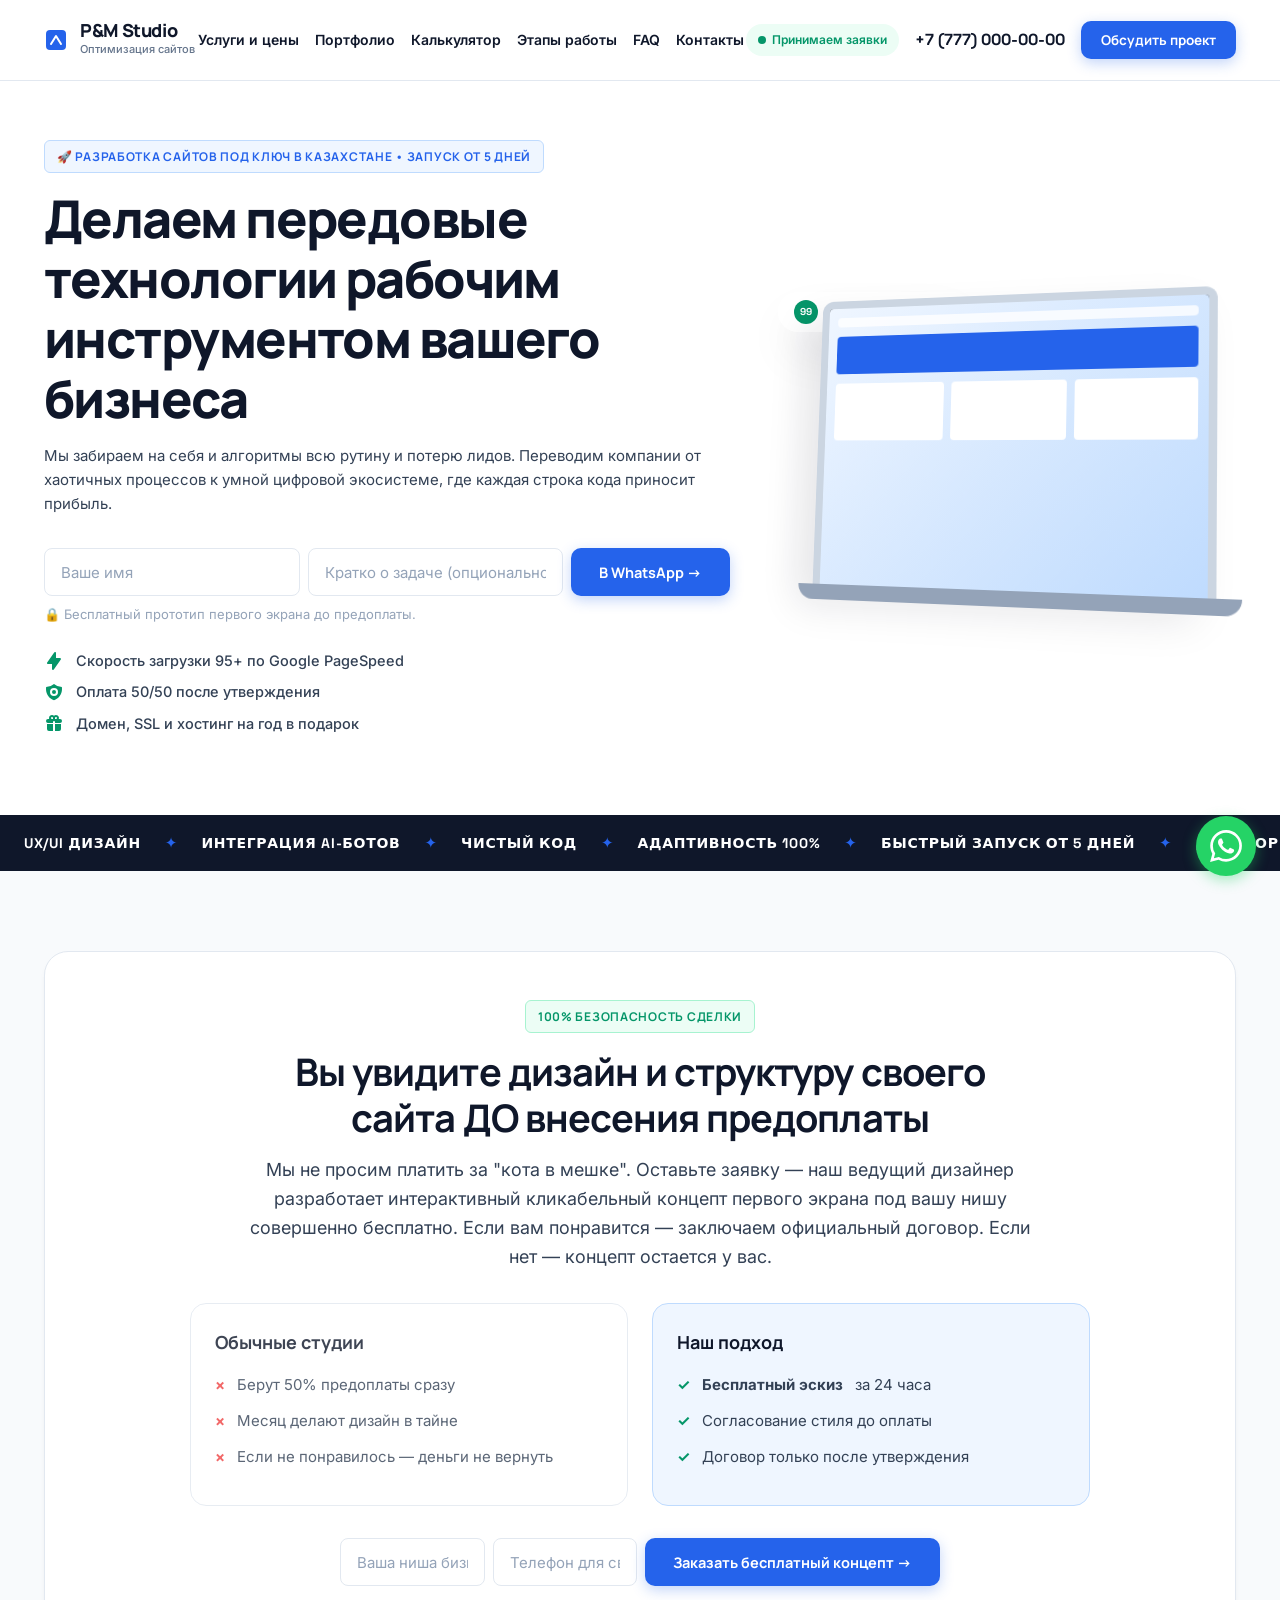
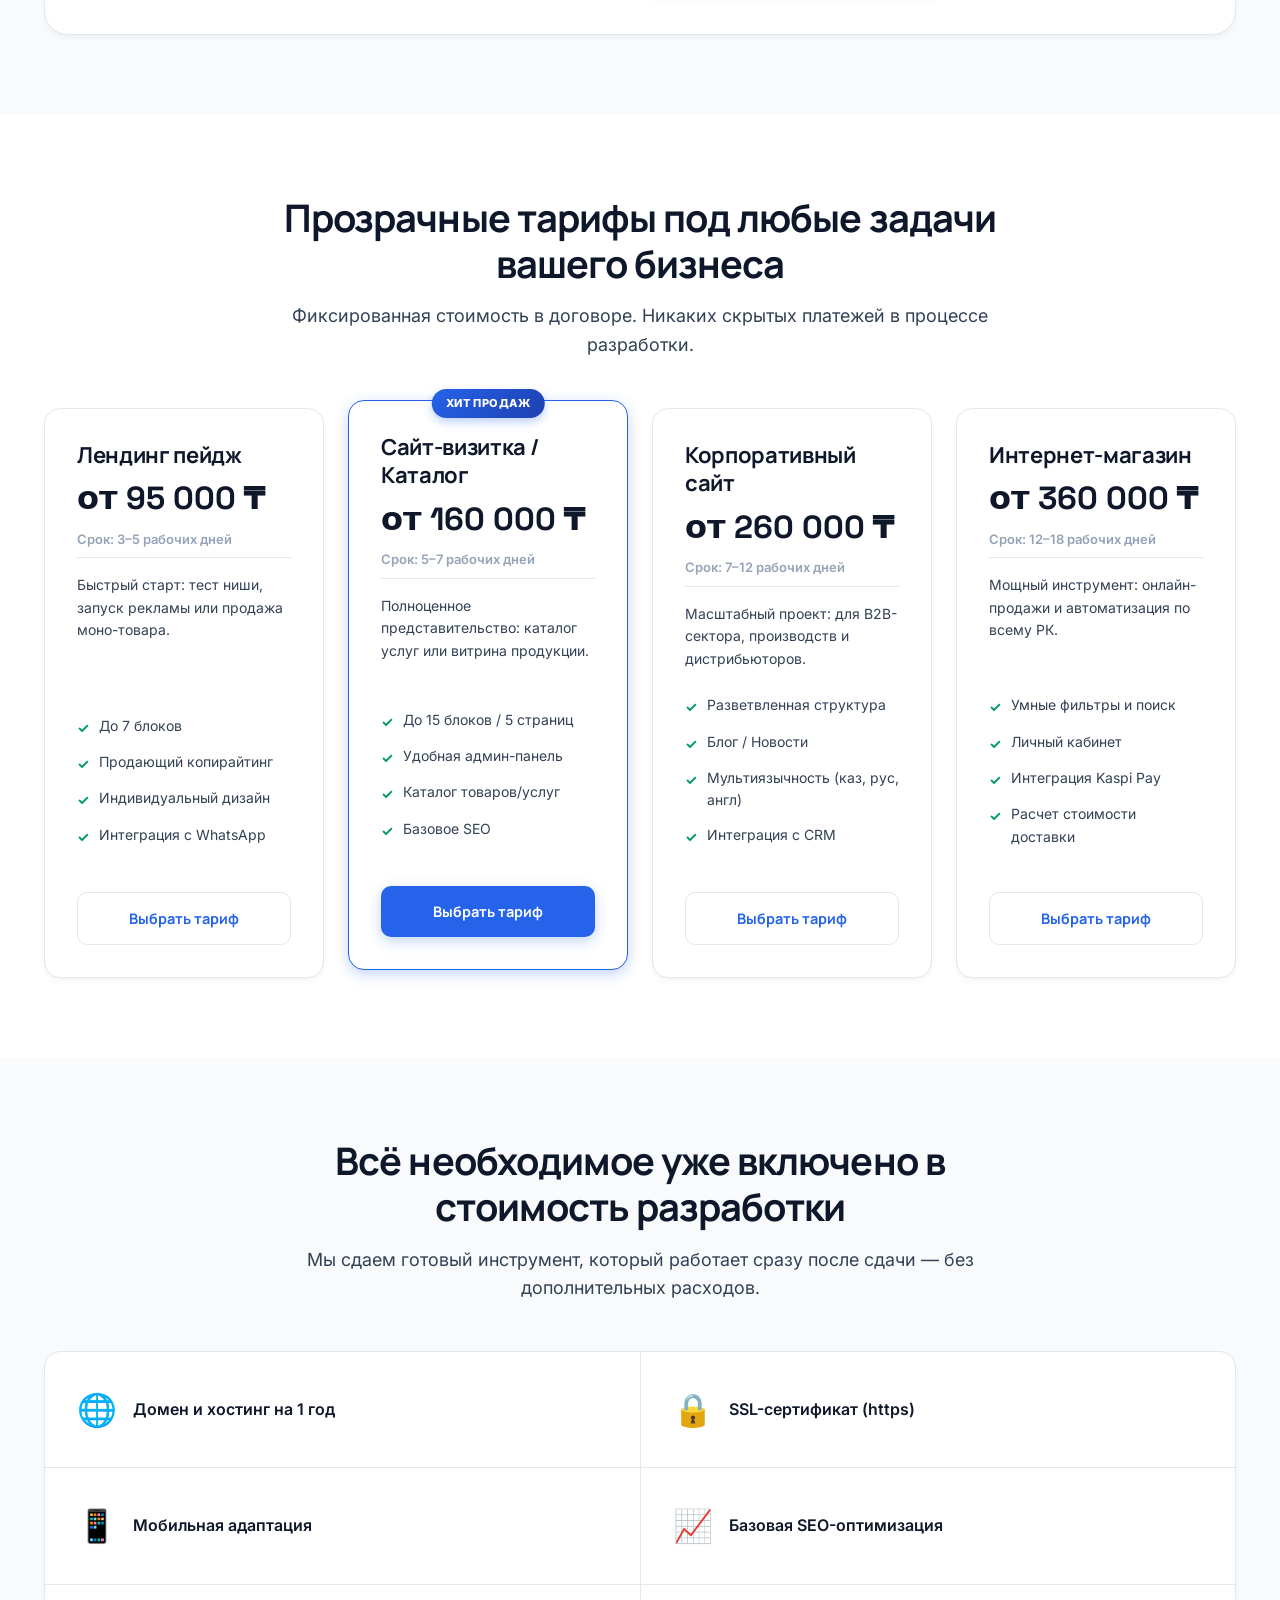
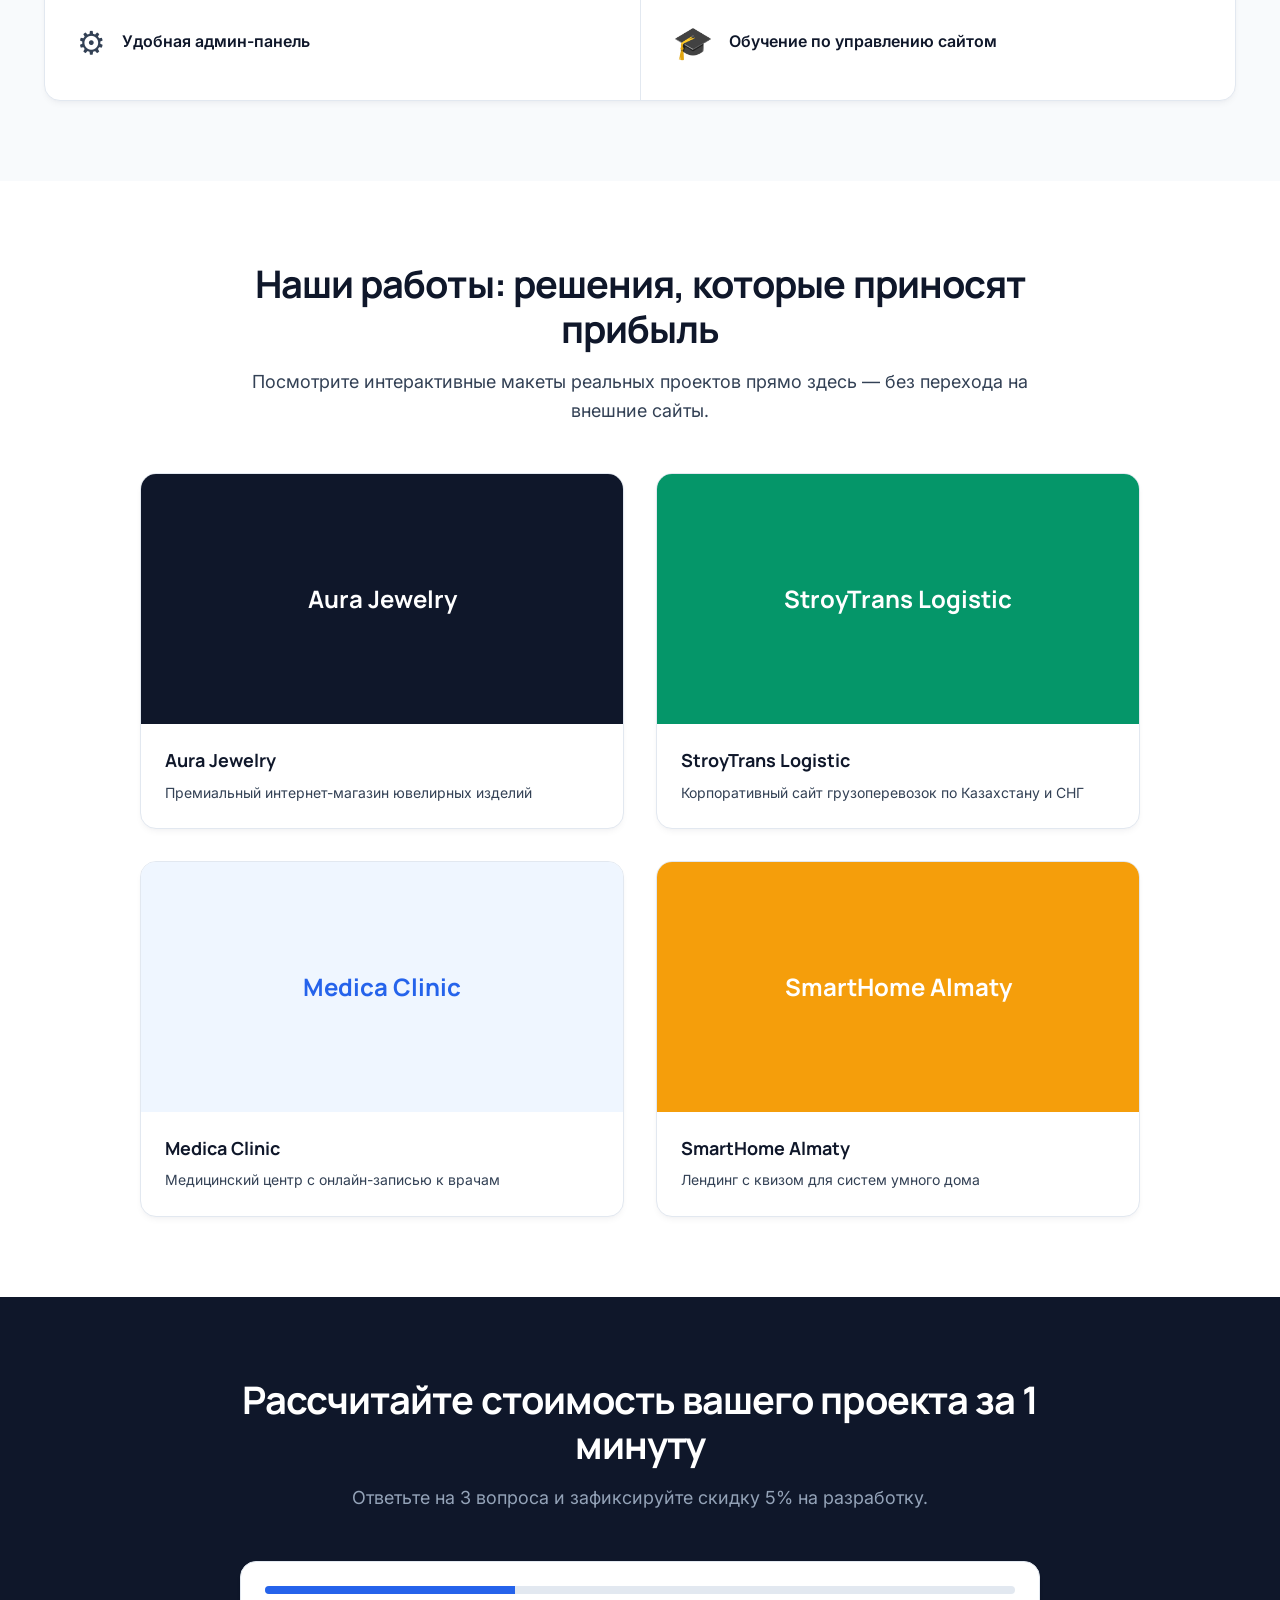
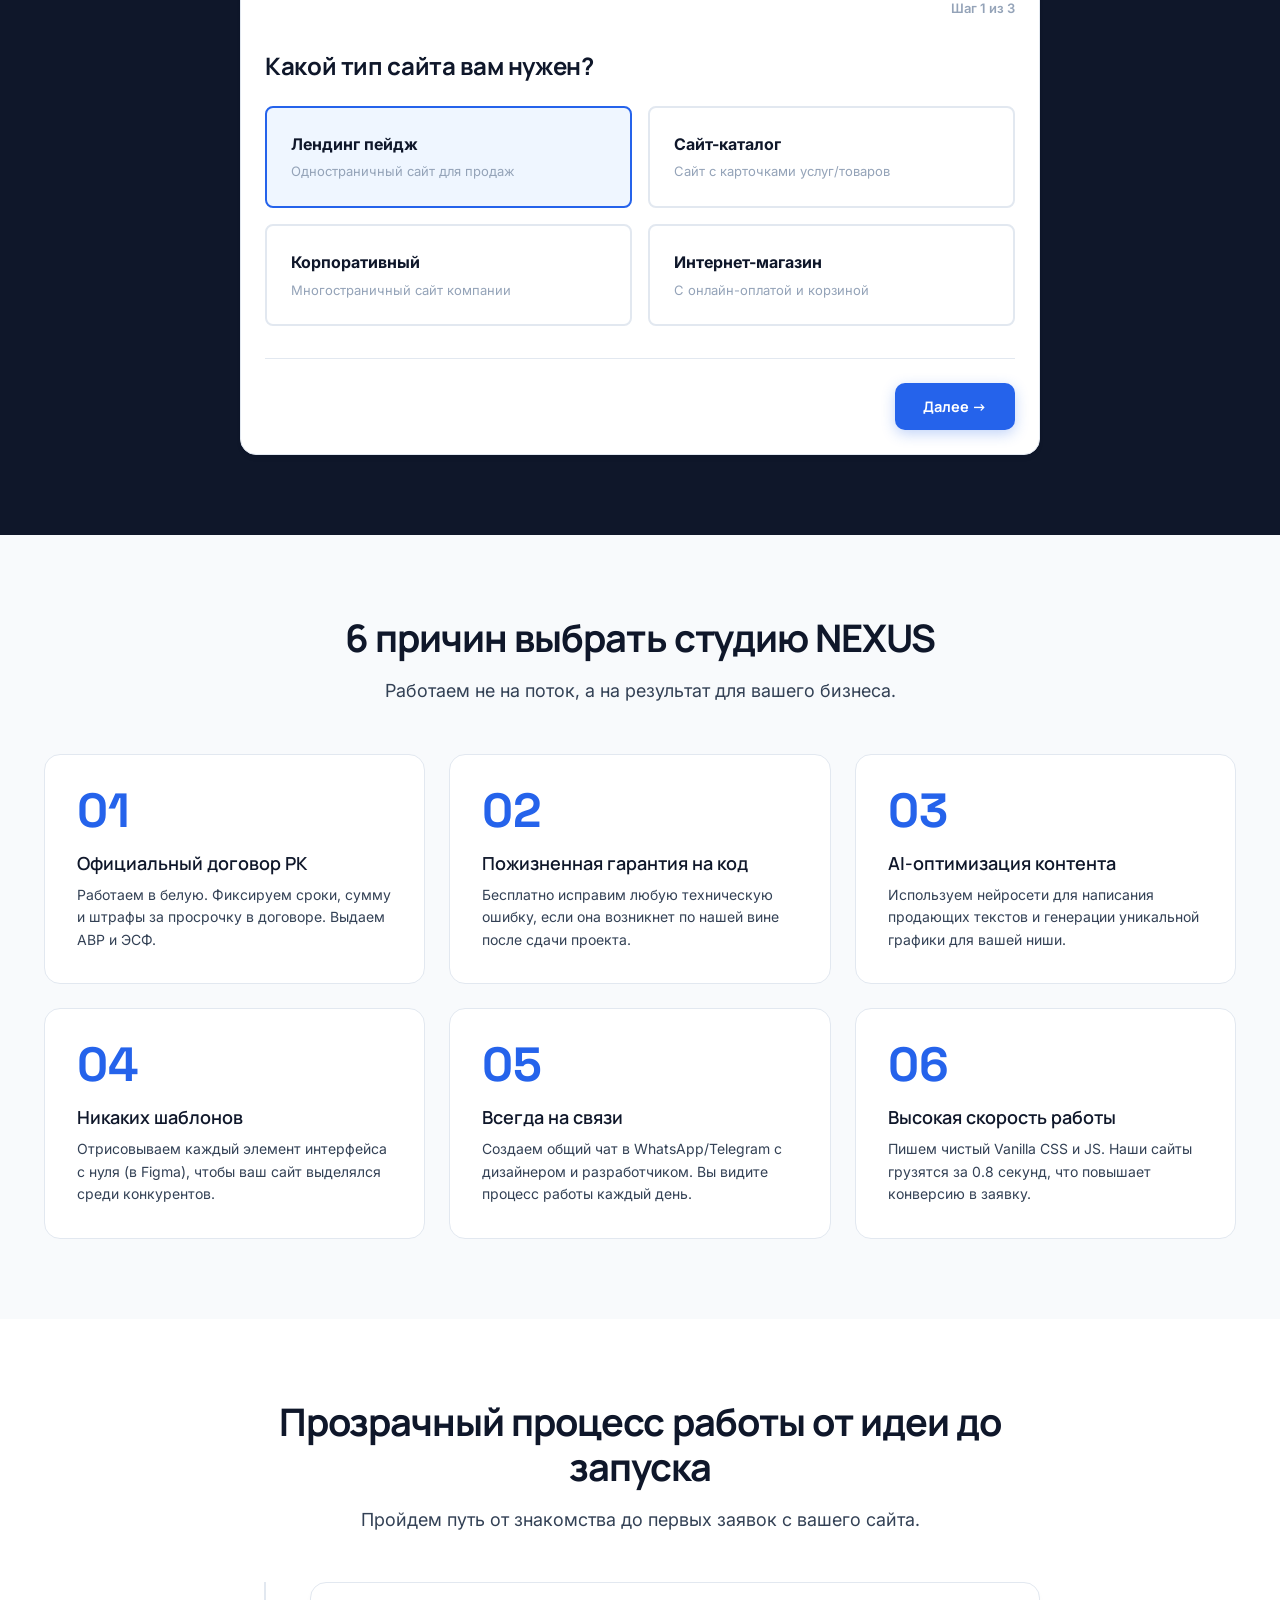
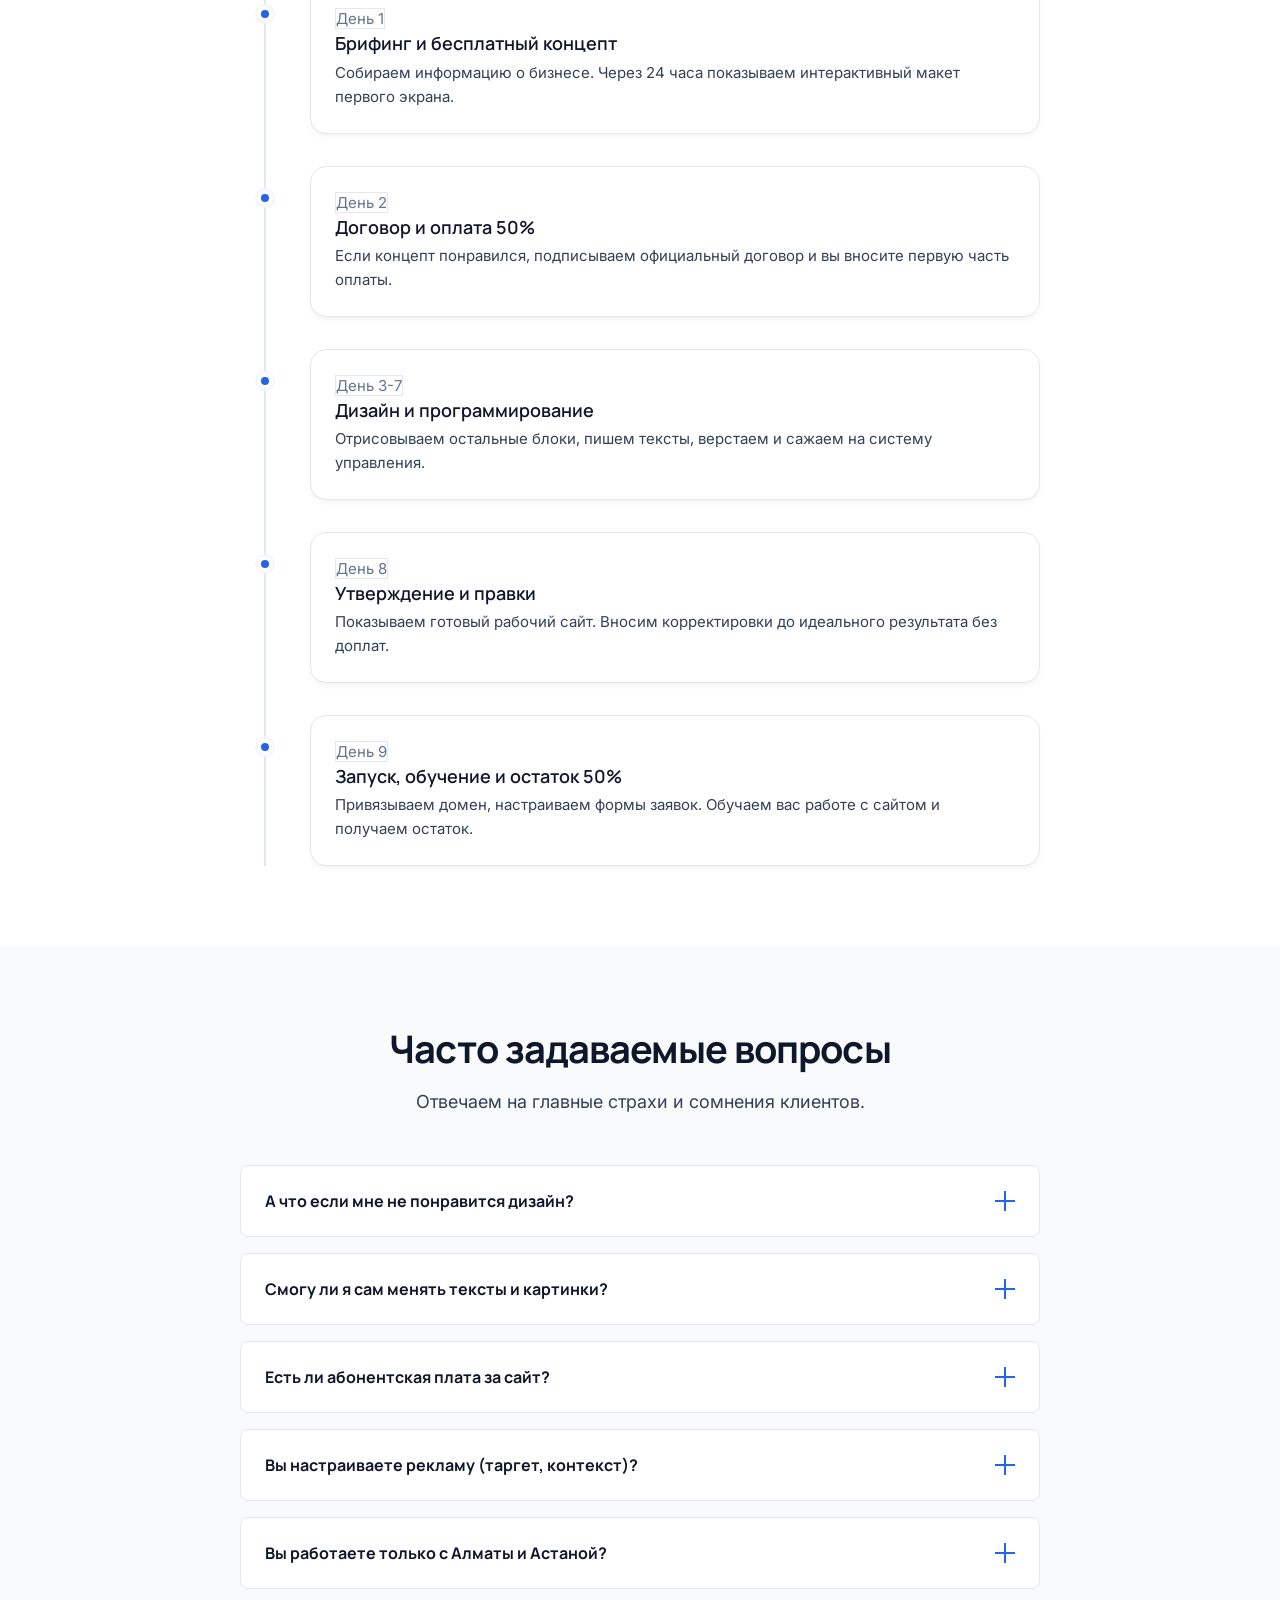
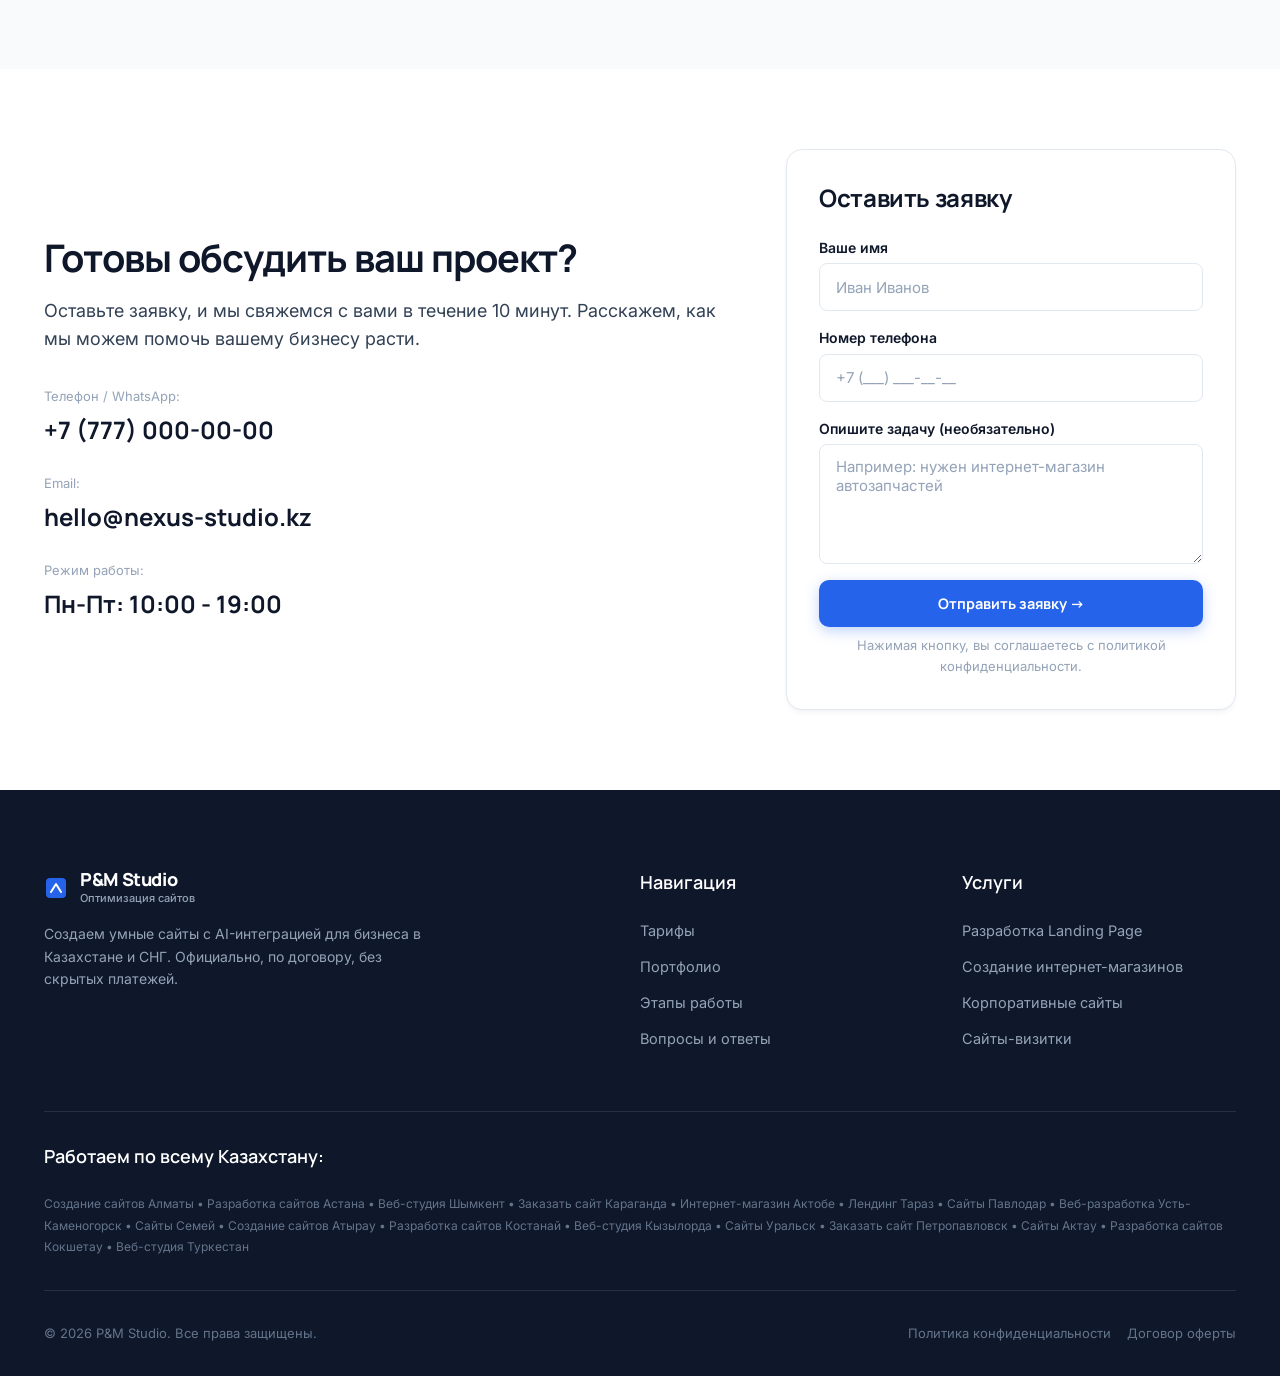
==== commit d83bcf8a: "Fix pricing layout on mobile, update badge, fix why-us numbers" ====
--- a/index.html
+++ b/index.html
@@ -51,8 +51,8 @@
                         <path d="M7 16L12 8L17 16" stroke="white" stroke-width="2" stroke-linecap="round" stroke-linejoin="round"/>
                     </svg>
                     <div class="logo-text">
-                        <span class="logo-title">NEXUS</span>
-                        <span class="logo-subtitle">Студия веб-разработки</span>
+                        <span class="logo-title">P&M Studio</span>
+                        <span class="logo-subtitle">Оптимизация сайтов</span>
                     </div>
                 </a>
             </div>
@@ -85,16 +85,17 @@
         <section class="section hero-section" id="hero">
             <div class="container hero-container">
                 <div class="hero-content">
-                    <div class="badge badge-accent hero-badge">🚀 Разработка сайтов под ключ в Казахстане • Запуск от 5 дней</div>
-                    <h1 class="hero-title">Создаем умные сайты с AI-интеграцией, которые окупаются с первого месяца</h1>
-                    <p class="hero-subtitle">Индивидуальный трендовый дизайн без чужих шаблонов. Бесплатный прототип первого экрана до предоплаты. Пожизненная гарантия на код по договору.</p>
+                    <div class="badge badge-accent hero-badge hide-on-mobile">🚀 Разработка сайтов под ключ в Казахстане • Запуск от 5 дней</div>
+                    <h1 class="hero-title">Делаем передовые технологии рабочим инструментом вашего бизнеса</h1>
+                    <p class="hero-subtitle">Мы забираем на себя и алгоритмы всю рутину и потерю лидов. Переводим компании от хаотичных процессов к умной цифровой экосистеме, где каждая строка кода приносит прибыль.</p>
                     
                     <form class="hero-form" onsubmit="event.preventDefault(); submitHeroForm();">
                         <div class="form-inline">
-                            <input type="tel" class="input-field phone-mask" placeholder="Ваш номер телефона (+7 ...)" required>
-                            <button type="submit" class="btn btn-primary">Получить концепт бесплатно &rarr;</button>
-                        </div>
-                        <div class="form-note">🔒 Ответим в WhatsApp в течение 10 минут. Никакого спама.</div>
+                            <input type="text" id="hero-name" class="input-field" placeholder="Ваше имя" required>
+                            <input type="text" id="hero-task" class="input-field" placeholder="Кратко о задаче (опционально)">
+                            <button type="submit" class="btn btn-primary">В WhatsApp &rarr;</button>
+                        </div>
+                        <div class="form-note">🔒 Бесплатный прототип первого экрана до предоплаты.</div>
                     </form>
 
                     <ul class="hero-trust-list">
@@ -129,14 +130,12 @@
                         </div>
                         <div class="laptop-base"></div>
                         
-                        <!-- Floating metrics -->
-                        <div class="floating-badge badge-speed">
-                            <div class="circle pulse-green">99</div>
-                            <span>Google PageSpeed</span>
-                        </div>
-                        <div class="floating-badge badge-kaspi">
-                            <span class="badge-red">Kaspi</span>
-                            <span>Интеграция 0-0-12</span>
+                        <!-- Static metrics -->
+                        <div class="static-metrics-container">
+                            <div class="static-badge badge-speed">
+                                <div class="circle pulse-green">99</div>
+                                <span>Google PageSpeed</span>
+                            </div>
                         </div>
                     </div>
                 </div>
@@ -157,8 +156,6 @@
                     <span class="ticker-separator">✦</span>
                     <span class="ticker-item">БЫСТРЫЙ ЗАПУСК ОТ 5 ДНЕЙ</span>
                     <span class="ticker-separator">✦</span>
-                    <span class="ticker-item">ПОДКЛЮЧЕНИЕ KASPI / HALYK</span>
-                    <span class="ticker-separator">✦</span>
                     <span class="ticker-item">ДОГОВОР И ГАРАНТИЯ</span>
                     <span class="ticker-separator">✦</span>
                     <span class="ticker-item">БЕЗ АБОНПЛАТЫ ЗА ПОДДЕРЖКУ</span>
@@ -175,8 +172,6 @@
                     <span class="ticker-item">АДАПТИВНОСТЬ 100%</span>
                     <span class="ticker-separator">✦</span>
                     <span class="ticker-item">БЫСТРЫЙ ЗАПУСК ОТ 5 ДНЕЙ</span>
-                    <span class="ticker-separator">✦</span>
-                    <span class="ticker-item">ПОДКЛЮЧЕНИЕ KASPI / HALYK</span>
                     <span class="ticker-separator">✦</span>
                     <span class="ticker-item">ДОГОВОР И ГАРАНТИЯ</span>
                     <span class="ticker-separator">✦</span>
@@ -240,7 +235,7 @@
                         <h3 class="pricing-name">Лендинг пейдж</h3>
                         <div class="pricing-price text-numeric">от 95 000 ₸</div>
                         <div class="pricing-time">Срок: 3–5 рабочих дней</div>
-                        <p class="pricing-desc">Для быстрого запуска рекламы, тестирования новой ниши, моно-товара или услуги.</p>
+                        <p class="pricing-desc">Быстрый старт: тест ниши, запуск рекламы или продажа моно-товара.</p>
                         <ul class="pricing-features">
                             <li><span class="icon check">✓</span> До 7 блоков</li>
                             <li><span class="icon check">✓</span> Продающий копирайтинг</li>
@@ -252,11 +247,11 @@
                     
                     <!-- Тариф 2 (Хит продаж) -->
                     <div class="pricing-card card pricing-popular">
-                        <div class="popular-badge">ХИТ ПРОДАЖ • 72% ВЫБИРАЮТ ЭТОТ ТАРИФ</div>
+                        <div class="popular-badge">ХИТ ПРОДАЖ</div>
                         <h3 class="pricing-name">Сайт-визитка / Каталог</h3>
                         <div class="pricing-price text-numeric">от 160 000 ₸</div>
                         <div class="pricing-time">Срок: 5–7 рабочих дней</div>
-                        <p class="pricing-desc">Для полноценного присутствия компании в сети с каталогом услуг или продукции.</p>
+                        <p class="pricing-desc">Полноценное представительство: каталог услуг или витрина продукции.</p>
                         <ul class="pricing-features">
                             <li><span class="icon check">✓</span> До 15 блоков / 5 страниц</li>
                             <li><span class="icon check">✓</span> Удобная админ-панель</li>
@@ -271,7 +266,7 @@
                         <h3 class="pricing-name">Корпоративный сайт</h3>
                         <div class="pricing-price text-numeric">от 260 000 ₸</div>
                         <div class="pricing-time">Срок: 7–12 рабочих дней</div>
-                        <p class="pricing-desc">Для B2B-сектора, производственных компаний, дистрибьюторов и сервисов.</p>
+                        <p class="pricing-desc">Масштабный проект: для B2B-сектора, производств и дистрибьюторов.</p>
                         <ul class="pricing-features">
                             <li><span class="icon check">✓</span> Разветвленная структура</li>
                             <li><span class="icon check">✓</span> Блог / Новости</li>
@@ -286,7 +281,7 @@
                         <h3 class="pricing-name">Интернет-магазин</h3>
                         <div class="pricing-price text-numeric">от 360 000 ₸</div>
                         <div class="pricing-time">Срок: 12–18 рабочих дней</div>
-                        <p class="pricing-desc">Для полноценных онлайн-продаж физических товаров по всему Казахстану.</p>
+                        <p class="pricing-desc">Мощный инструмент: онлайн-продажи и автоматизация по всему РК.</p>
                         <ul class="pricing-features">
                             <li><span class="icon check">✓</span> Умные фильтры и поиск</li>
                             <li><span class="icon check">✓</span> Личный кабинет</li>
@@ -307,36 +302,36 @@
                     <p class="section-subtitle">Мы сдаем готовый инструмент, который работает сразу после сдачи — без дополнительных расходов.</p>
                 </div>
                 
-                <div class="features-grid">
-                    <div class="feature-card card">
-                        <div class="feature-icon-wrapper">🌐</div>
-                        <h4 class="feature-title">Домен и хостинг на 1 год бесплатно</h4>
-                        <p class="feature-desc">Регистрируем надежный скоростной хостинг и красивый домен в зоне .kz абсолютно бесплатно.</p>
-                    </div>
-                    <div class="feature-card card">
-                        <div class="feature-icon-wrapper">🔒</div>
-                        <h4 class="feature-title">SSL-сертификат безопасности</h4>
-                        <p class="feature-desc">Защищенный протокол https, который вызывает доверие браузеров (зеленый замочек) и платежных систем.</p>
-                    </div>
-                    <div class="feature-card card">
-                        <div class="feature-icon-wrapper">📱</div>
-                        <h4 class="feature-title">Идеальная мобильная адаптация</h4>
-                        <p class="feature-desc">Сайт превосходно открывается и быстро работает на всех смартфонах, планшетах и 4K-мониторах.</p>
-                    </div>
-                    <div class="feature-card card">
-                        <div class="feature-icon-wrapper">📈</div>
-                        <h4 class="feature-title">Базовая SEO-оптимизация</h4>
-                        <p class="feature-desc">Чистые мета-теги Title, Description, разметка OpenGraph для соцсетей и карта сайта sitemap.xml.</p>
-                    </div>
-                    <div class="feature-card card">
-                        <div class="feature-icon-wrapper">⚙️</div>
-                        <h4 class="feature-title">Простая админ-панель</h4>
-                        <p class="feature-desc">Легкое управление текстами, ценами и фотографиями без привлечения программиста.</p>
-                    </div>
-                    <div class="feature-card card">
-                        <div class="feature-icon-wrapper">🎓</div>
-                        <h4 class="feature-title">Обучение и видеоинструкция</h4>
-                        <p class="feature-desc">Персонально покажем, как работать с сайтом, и запишем короткие видеоуроки для вашей команды.</p>
+                <div class="features-table-grid card">
+                    <div class="feature-table-row">
+                        <div class="feature-table-cell">
+                            <span class="feature-icon">🌐</span>
+                            <span class="feature-text">Домен и хостинг на 1 год</span>
+                        </div>
+                        <div class="feature-table-cell">
+                            <span class="feature-icon">🔒</span>
+                            <span class="feature-text">SSL-сертификат (https)</span>
+                        </div>
+                    </div>
+                    <div class="feature-table-row">
+                        <div class="feature-table-cell">
+                            <span class="feature-icon">📱</span>
+                            <span class="feature-text">Мобильная адаптация</span>
+                        </div>
+                        <div class="feature-table-cell">
+                            <span class="feature-icon">📈</span>
+                            <span class="feature-text">Базовая SEO-оптимизация</span>
+                        </div>
+                    </div>
+                    <div class="feature-table-row">
+                        <div class="feature-table-cell">
+                            <span class="feature-icon">⚙️</span>
+                            <span class="feature-text">Удобная админ-панель</span>
+                        </div>
+                        <div class="feature-table-cell">
+                            <span class="feature-icon">🎓</span>
+                            <span class="feature-text">Обучение по управлению сайтом</span>
+                        </div>
                     </div>
                 </div>
             </div>
@@ -350,86 +345,35 @@
                     <p class="section-subtitle">Посмотрите интерактивные макеты реальных проектов прямо здесь — без перехода на внешние сайты.</p>
                 </div>
                 
-                <div class="portfolio-container">
-                    <!-- Левая колонка со списком кейсов -->
-                    <div class="portfolio-list">
-                        <!-- Case 1 (Active) -->
-                        <div class="portfolio-item card active" onclick="switchPortfolio(1)">
+                <div class="portfolio-simple-grid">
+                    <a href="https://wa.me/77770000000?text=Хочу%20узнать%20подробнее%20про%20Aura%20Jewelry" target="_blank" class="portfolio-grid-item card">
+                        <div class="portfolio-grid-image" style="background: #0F172A; color: white;">Aura Jewelry</div>
+                        <div class="portfolio-grid-info">
                             <h4 class="portfolio-name">Aura Jewelry</h4>
                             <p class="portfolio-niche">Премиальный интернет-магазин ювелирных изделий</p>
-                            <div class="portfolio-meta">
-                                <span class="badge badge-outline">Срок: 12 дней</span>
-                                <span class="portfolio-result">Рост заявок в 3 раза</span>
-                            </div>
-                        </div>
-                        
-                        <!-- Case 2 -->
-                        <div class="portfolio-item card" onclick="switchPortfolio(2)">
+                        </div>
+                    </a>
+                    <a href="https://wa.me/77770000000?text=Хочу%20узнать%20подробнее%20про%20StroyTrans%20Logistic" target="_blank" class="portfolio-grid-item card">
+                        <div class="portfolio-grid-image" style="background: #059669; color: white;">StroyTrans Logistic</div>
+                        <div class="portfolio-grid-info">
                             <h4 class="portfolio-name">StroyTrans Logistic</h4>
                             <p class="portfolio-niche">Корпоративный сайт грузоперевозок по Казахстану и СНГ</p>
-                            <div class="portfolio-meta">
-                                <span class="badge badge-outline">Срок: 8 дней</span>
-                                <span class="portfolio-result">3 языковые версии</span>
-                            </div>
-                        </div>
-                        
-                        <!-- Case 3 -->
-                        <div class="portfolio-item card" onclick="switchPortfolio(3)">
+                        </div>
+                    </a>
+                    <a href="https://wa.me/77770000000?text=Хочу%20узнать%20подробнее%20про%20Medica%20Clinic" target="_blank" class="portfolio-grid-item card">
+                        <div class="portfolio-grid-image" style="background: #EFF6FF; color: #2563EB;">Medica Clinic</div>
+                        <div class="portfolio-grid-info">
                             <h4 class="portfolio-name">Medica Clinic</h4>
                             <p class="portfolio-niche">Медицинский центр с онлайн-записью к врачам</p>
-                            <div class="portfolio-meta">
-                                <span class="badge badge-outline">Срок: 7 дней</span>
-                                <span class="portfolio-result">Интеграция WhatsApp</span>
-                            </div>
-                        </div>
-                        
-                        <!-- Case 4 -->
-                        <div class="portfolio-item card" onclick="switchPortfolio(4)">
+                        </div>
+                    </a>
+                    <a href="https://wa.me/77770000000?text=Хочу%20узнать%20подробнее%20про%20SmartHome%20Almaty" target="_blank" class="portfolio-grid-item card">
+                        <div class="portfolio-grid-image" style="background: #F59E0B; color: white;">SmartHome Almaty</div>
+                        <div class="portfolio-grid-info">
                             <h4 class="portfolio-name">SmartHome Almaty</h4>
                             <p class="portfolio-niche">Лендинг с квизом для систем умного дома</p>
-                            <div class="portfolio-meta">
-                                <span class="badge badge-outline">Срок: 4 дня</span>
-                                <span class="portfolio-result">Конверсия 8.4%</span>
-                            </div>
-                        </div>
-                    </div>
-                    
-                    <!-- Правая колонка с макетом ноутбука -->
-                    <div class="portfolio-preview">
-                        <div class="laptop-mockup-interactive">
-                            <div class="laptop-screen-frame">
-                                <div class="laptop-viewport" id="portfolio-viewport">
-                                    <!-- Here goes the long scrollable image of the selected project -->
-                                    <div class="portfolio-scroll-content bg-gradient" id="portfolio-image-1">
-                                        <!-- Placeholder UI representing a long site -->
-                                        <div style="height:400px;background:#0F172A;color:#fff;display:flex;align-items:center;justify-content:center;font-size:24px;">Aura Jewelry - Hero</div>
-                                        <div style="height:600px;background:#F8FAFC;display:grid;grid-template-columns:1fr 1fr;gap:20px;padding:40px;">
-                                            <div style="background:#fff;border-radius:10px;"></div><div style="background:#fff;border-radius:10px;"></div>
-                                            <div style="background:#fff;border-radius:10px;"></div><div style="background:#fff;border-radius:10px;"></div>
-                                        </div>
-                                        <div style="height:300px;background:#1E40AF;color:#fff;display:flex;align-items:center;justify-content:center;">Footer</div>
-                                    </div>
-                                    
-                                    <div class="portfolio-scroll-content bg-gradient" id="portfolio-image-2" style="display: none;">
-                                        <div style="height:350px;background:#059669;color:#fff;display:flex;align-items:center;justify-content:center;font-size:24px;">StroyTrans Logistic</div>
-                                        <div style="height:800px;background:#F1F5F9;padding:40px;"><div style="background:#fff;height:100%;border-radius:10px;"></div></div>
-                                    </div>
-                                    
-                                    <div class="portfolio-scroll-content bg-gradient" id="portfolio-image-3" style="display: none;">
-                                        <div style="height:500px;background:#EFF6FF;color:#2563EB;display:flex;align-items:center;justify-content:center;font-size:24px;">Medica Clinic</div>
-                                        <div style="height:500px;background:#FFFFFF;"></div>
-                                    </div>
-
-                                    <div class="portfolio-scroll-content bg-gradient" id="portfolio-image-4" style="display: none;">
-                                        <div style="height:300px;background:#F59E0B;color:#fff;display:flex;align-items:center;justify-content:center;font-size:24px;">SmartHome Almaty</div>
-                                        <div style="height:900px;background:#0F172A;"></div>
-                                    </div>
-                                </div>
-                            </div>
-                            <div class="laptop-base-frame"></div>
-                        </div>
-                        <div class="portfolio-hint">Прокрутите мышкой внутри экрана</div>
-                    </div>
+                        </div>
+                    </a>
                 </div>
             </div>
         </section>
@@ -784,8 +728,8 @@
                                 <path d="M7 16L12 8L17 16" stroke="white" stroke-width="2" stroke-linecap="round" stroke-linejoin="round"/>
                             </svg>
                             <div class="logo-text">
-                                <span class="logo-title" style="color: #fff;">NEXUS</span>
-                                <span class="logo-subtitle" style="color: var(--color-text-subtle);">Студия веб-разработки</span>
+                                <span class="logo-title" style="color: #fff;">P&M Studio</span>
+                                <span class="logo-subtitle" style="color: var(--color-text-subtle);">Оптимизация сайтов</span>
                             </div>
                         </a>
                     </div>
@@ -819,7 +763,7 @@
             </div>
             
             <div class="footer-bottom">
-                <div class="copyright">&copy; <span id="current-year"></span> NEXUS Web Studio. Все права защищены.</div>
+                <div class="copyright">&copy; <span id="current-year"></span> P&M Studio. Все права защищены.</div>
                 <div class="footer-legal">
                     <a href="#">Политика конфиденциальности</a>
                     <a href="#">Договор оферты</a>
@@ -865,12 +809,15 @@
             <div class="modal-container" role="dialog" aria-modal="true">
                 <button class="modal-close" aria-label="Закрыть окно" data-micromodal-close></button>
                 <h2 class="modal-title text-center">Обсудить проект</h2>
-                <p class="modal-desc text-center">Оставьте номер, мы перезвоним в течение 10 минут.</p>
-                <form onsubmit="event.preventDefault(); submitModalForm();">
+                <p class="modal-desc text-center">Оставьте контакты, и мы напишем вам в WhatsApp.</p>
+                <form id="contactForm" onsubmit="event.preventDefault(); submitModalForm();">
                     <div class="input-group">
-                        <input type="tel" class="input-field phone-mask" placeholder="+7 (___) ___-__-__" required>
-                    </div>
-                    <button type="submit" class="btn btn-primary w-full">Жду звонка</button>
+                        <input type="text" id="modal-name" class="input-field" placeholder="Ваше имя" required>
+                    </div>
+                    <div class="input-group">
+                        <input type="text" id="modal-task" class="input-field" placeholder="Кратко о задаче (опционально)">
+                    </div>
+                    <button type="submit" class="btn btn-primary w-full">В WhatsApp</button>
                 </form>
             </div>
         </div>
--- a/css/components.css
+++ b/css/components.css
@@ -135,6 +135,11 @@
 
 .form-inline .input-field {
     flex: 1;
+}
+
+@media (max-width: 768px) {
+    .hide-on-mobile { display: none !important; }
+    .form-inline { flex-direction: column; }
 }
 
 /* ==========================================================================
@@ -417,8 +422,13 @@
     border-radius: 4px;
 }
 
-.floating-badge {
-    position: absolute;
+.static-metrics-container {
+    margin-top: 24px;
+    display: flex;
+    justify-content: flex-start;
+}
+
+.static-badge {
     background: #fff;
     padding: 8px 16px;
     border-radius: var(--radius-pill);
@@ -427,17 +437,11 @@
     align-items: center;
     gap: 8px;
     font-weight: 700;
-    font-size: 12px;
-    animation: float 4s ease-in-out infinite;
-}
-
-.badge-speed {
-    top: -10px;
-    right: -10px;
+    font-size: 14px;
     color: var(--color-text-main);
 }
 
-.badge-speed .circle {
+.static-badge .circle {
     width: 24px;
     height: 24px;
     background-color: var(--color-trust-green);
@@ -448,26 +452,6 @@
     justify-content: center;
     font-family: var(--font-numeric);
     font-size: 10px;
-}
-
-.badge-kaspi {
-    bottom: 20px;
-    left: -20px;
-    animation-delay: -2s;
-}
-
-.badge-red {
-    background-color: #ef4444;
-    color: #fff;
-    padding: 2px 6px;
-    border-radius: 4px;
-    font-size: 10px;
-}
-
-@keyframes float {
-    0% { transform: translateY(0px); }
-    50% { transform: translateY(-10px); }
-    100% { transform: translateY(0px); }
 }
 
 @media (max-width: 1024px) {
@@ -598,6 +582,12 @@
 .concept-cta {
     max-width: 600px;
     margin: 0 auto;
+}
+
+@media (max-width: 768px) {
+    .comparison-grid {
+        grid-template-columns: 1fr;
+    }
 }
 
 /* ==========================================================================
@@ -706,183 +696,141 @@
 
 @media (max-width: 768px) {
     .pricing-grid {
-        grid-template-columns: 1fr;
+        display: flex;
+        overflow-x: auto;
+        overflow-y: hidden;
+        scroll-snap-type: x mandatory;
+        grid-template-columns: none;
+        padding-top: 24px;
+        padding-bottom: var(--space-md);
+        margin: 0 -20px;
+        padding-left: 20px;
+        padding-right: 20px;
+    }
+    
+    .pricing-card {
+        width: 85vw;
+        max-width: 320px;
+        scroll-snap-align: center;
+        flex-shrink: 0;
+        white-space: normal;
     }
 }
 
 /* ==========================================================================
    BLOCK 6: INCLUDED FEATURES (Checklist)
    ========================================================================== */
-.features-grid {
-    display: grid;
-    grid-template-columns: repeat(3, 1fr);
-    gap: var(--space-lg);
-}
-
-.feature-card {
-    text-align: center;
+.features-table-grid {
+    display: flex;
+    flex-direction: column;
+    overflow: hidden;
+    padding: 0;
+}
+
+.feature-table-row {
+    display: flex;
+    border-bottom: 1px solid var(--color-border-subtle);
+}
+
+.feature-table-row:last-child {
+    border-bottom: none;
+}
+
+.feature-table-cell {
+    flex: 1;
     padding: var(--space-xl);
-}
-
-.feature-icon-wrapper {
-    font-size: 40px;
-    margin-bottom: var(--space-md);
-}
-
-.feature-title {
-    font-size: 18px;
-    margin-bottom: var(--space-sm);
-}
-
-.feature-desc {
-    font-size: 14.5px;
-    color: var(--color-text-body);
-    margin: 0;
-}
-
-@media (max-width: 1024px) {
-    .features-grid {
-        grid-template-columns: repeat(2, 1fr);
-    }
+    display: flex;
+    align-items: center;
+    gap: 16px;
+    border-right: 1px solid var(--color-border-subtle);
+}
+
+.feature-table-cell:last-child {
+    border-right: none;
+}
+
+.feature-icon {
+    font-size: 32px;
+}
+
+.feature-text {
+    font-size: 16px;
+    font-weight: 600;
+    color: var(--color-text-main);
 }
 
 @media (max-width: 768px) {
-    .features-grid {
-        grid-template-columns: 1fr;
+    .feature-table-row {
+        flex-direction: column;
+        border-bottom: none;
+    }
+    
+    .feature-table-cell {
+        border-right: none;
+        border-bottom: 1px solid var(--color-border-subtle);
+        padding: var(--space-lg);
     }
 }
 
 /* ==========================================================================
    BLOCK 7: INTERACTIVE PORTFOLIO
    ========================================================================== */
-.portfolio-container {
+.portfolio-simple-grid {
     display: grid;
-    grid-template-columns: 350px 1fr;
-    gap: var(--space-2xl);
-    align-items: start;
-}
-
-.portfolio-list {
+    grid-template-columns: repeat(2, 1fr);
+    gap: var(--space-xl);
+    max-width: 1000px;
+    margin: 0 auto;
+}
+
+.portfolio-grid-item {
+    text-decoration: none;
+    color: inherit;
+    padding: 0;
+    overflow: hidden;
     display: flex;
     flex-direction: column;
-    gap: var(--space-md);
-}
-
-.portfolio-item {
-    cursor: pointer;
-    border: 2px solid transparent;
-    transition: all var(--transition-fast);
-}
-
-.portfolio-item:hover {
-    border-color: var(--color-border-hover);
-    background-color: var(--color-bg-surface);
-}
-
-.portfolio-item.active {
-    border-color: var(--color-primary);
-    background-color: var(--color-primary-light);
-    box-shadow: none;
+    border: 1px solid var(--color-border-subtle);
+    border-radius: var(--radius-lg);
+    background: var(--color-bg-card);
+    transition: transform var(--transition-normal), box-shadow var(--transition-normal);
+}
+
+.portfolio-grid-item:hover {
+    transform: translateY(-4px);
+    box-shadow: var(--shadow-hover);
+}
+
+.portfolio-grid-image {
+    height: 250px;
+    font-size: 24px;
+    font-weight: 700;
+    display: flex;
+    align-items: center;
+    justify-content: center;
+    font-family: var(--font-display);
+}
+
+.portfolio-grid-info {
+    padding: var(--space-lg);
 }
 
 .portfolio-name {
-    margin-bottom: 4px;
+    margin-bottom: 8px;
     font-size: 18px;
+    font-weight: 700;
 }
 
 .portfolio-niche {
-    font-size: 13px;
+    font-size: 14px;
     color: var(--color-text-body);
-    margin-bottom: var(--space-sm);
-}
-
-.portfolio-meta {
-    display: flex;
-    align-items: center;
-    justify-content: space-between;
-    font-size: 12px;
-}
-
-.portfolio-result {
-    font-weight: 700;
-    color: var(--color-trust-green);
-}
-
-.portfolio-preview {
-    position: relative;
-    position: sticky;
-    top: 100px;
-}
-
-.laptop-mockup-interactive {
-    position: relative;
-    width: 100%;
-    max-width: 800px;
-    margin: 0 auto;
-}
-
-.laptop-screen-frame {
-    background-color: #1e1e1e;
-    border-radius: 12px 12px 0 0;
-    border: 8px solid #cbd5e1;
-    border-bottom: none;
-    padding: 4px;
-    aspect-ratio: 16/10;
-}
-
-.laptop-viewport {
-    background-color: #fff;
-    width: 100%;
-    height: 100%;
-    border-radius: 4px;
-    overflow-y: scroll;
-    scrollbar-width: thin;
-    scrollbar-color: var(--color-border-hover) transparent;
-}
-
-.laptop-viewport::-webkit-scrollbar {
-    width: 6px;
-}
-
-.laptop-viewport::-webkit-scrollbar-track {
-    background: transparent;
-}
-
-.laptop-viewport::-webkit-scrollbar-thumb {
-    background-color: var(--color-border-hover);
-    border-radius: 10px;
-}
-
-.portfolio-scroll-content {
-    min-height: 200%;
-    width: 100%;
-}
-
-.laptop-base-frame {
-    height: 20px;
-    background: linear-gradient(to bottom, #cbd5e1 0%, #94a3b8 100%);
-    border-radius: 0 0 16px 16px;
-    position: relative;
-}
-
-.laptop-base-frame::before {
-    content: '';
-    position: absolute;
-    top: 0;
-    left: 50%;
-    transform: translateX(-50%);
-    width: 15%;
-    height: 4px;
-    background-color: #e2e8f0;
-    border-radius: 0 0 4px 4px;
-}
-
-.portfolio-hint {
-    text-align: center;
-    font-size: 13px;
-    color: var(--color-text-subtle);
-    margin-top: var(--space-md);
-    font-style: italic;
+    margin: 0;
+}
+
+@media (max-width: 768px) {
+    .portfolio-simple-grid {
+        grid-template-columns: 1fr;
+    }
 }
 
 /* ==========================================================================
@@ -1049,7 +997,7 @@
 .reason-num {
     font-size: 48px;
     font-weight: 800;
-    color: var(--color-primary-light);
+    color: var(--color-primary);
     line-height: 1;
     margin-bottom: var(--space-md);
 }
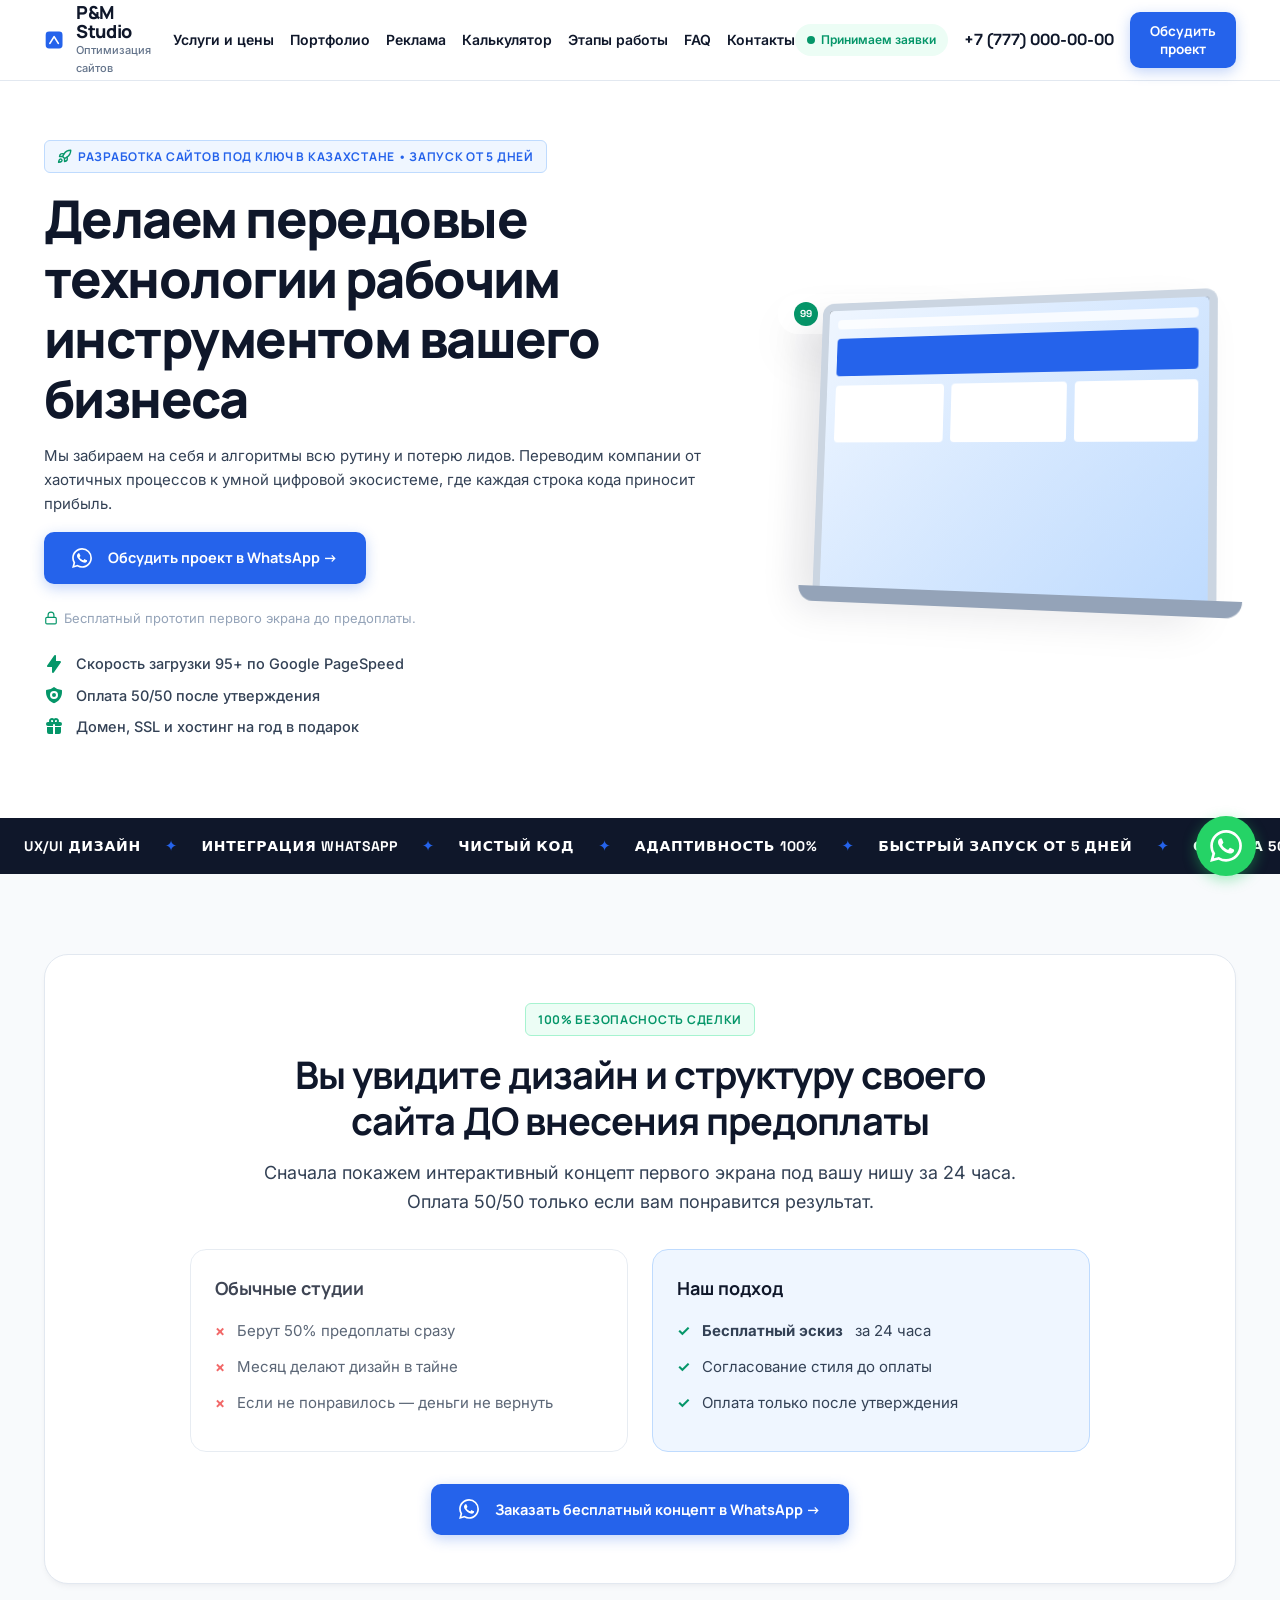
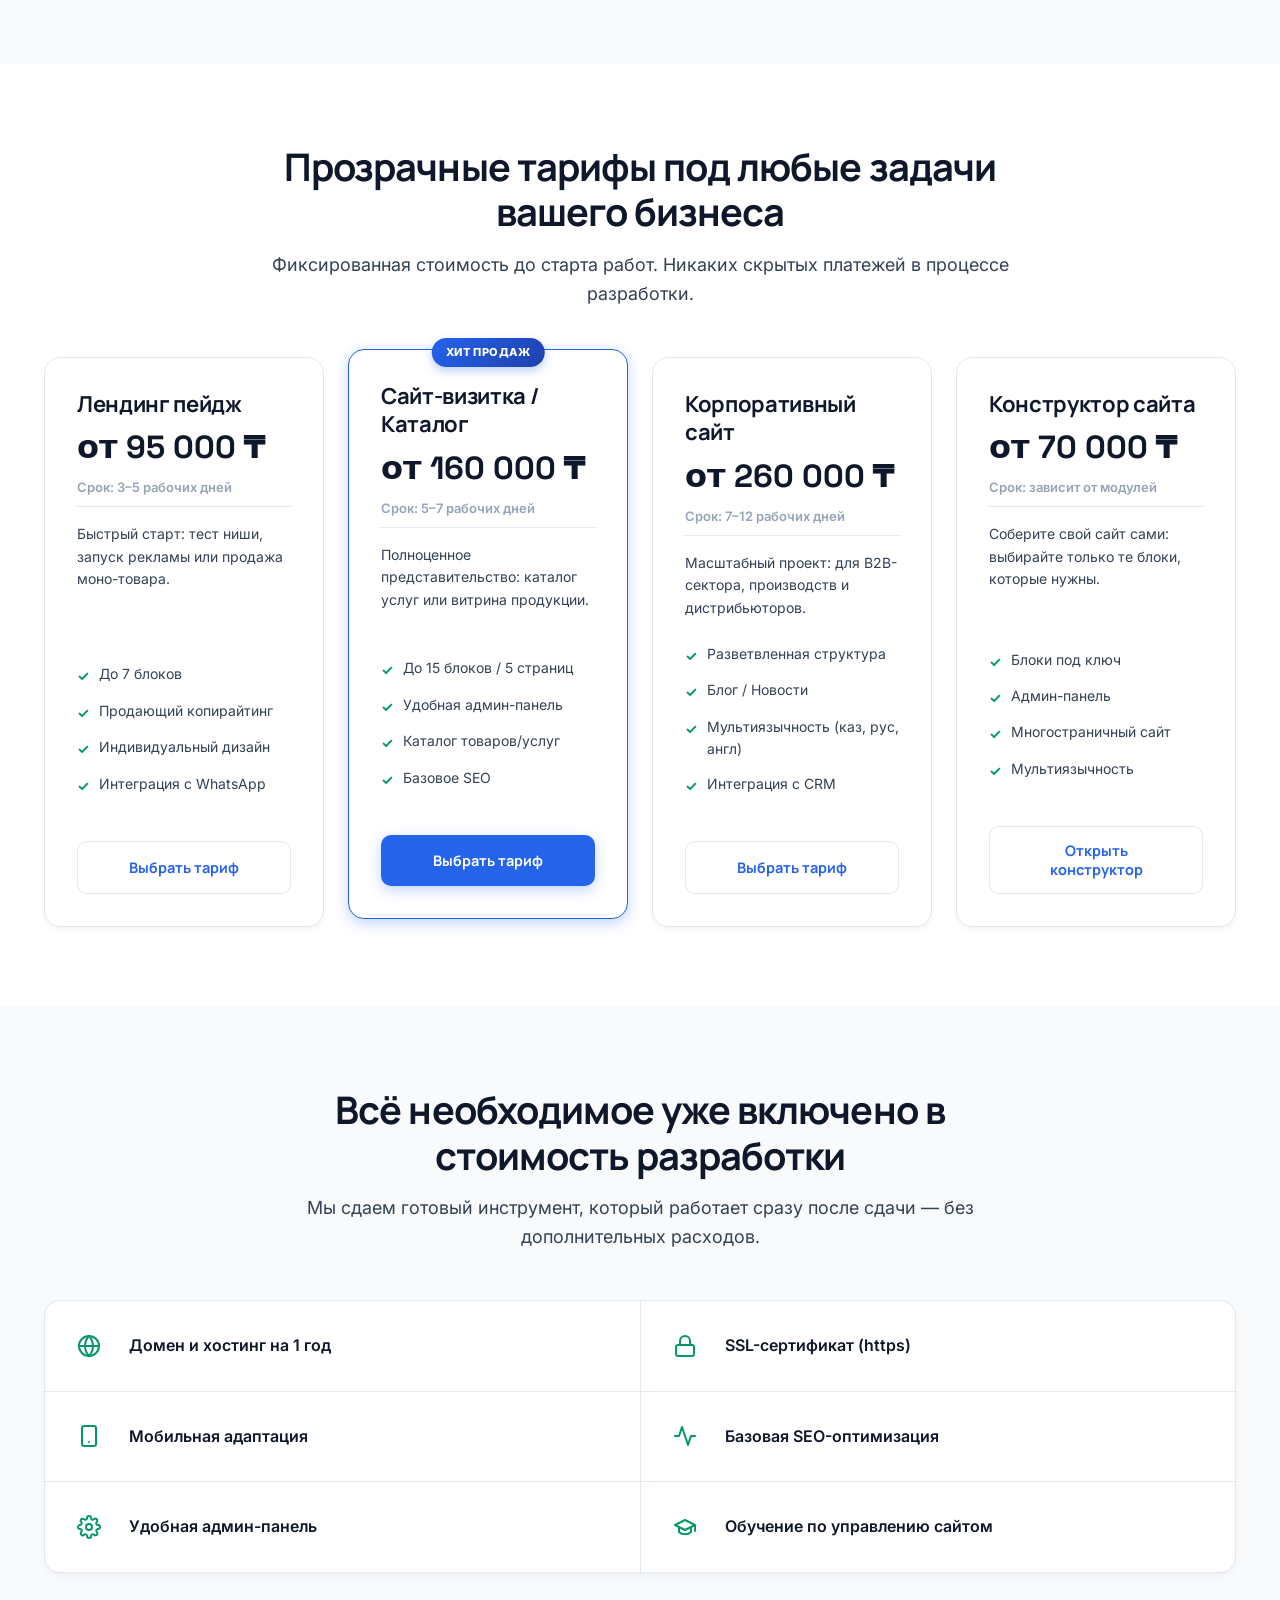
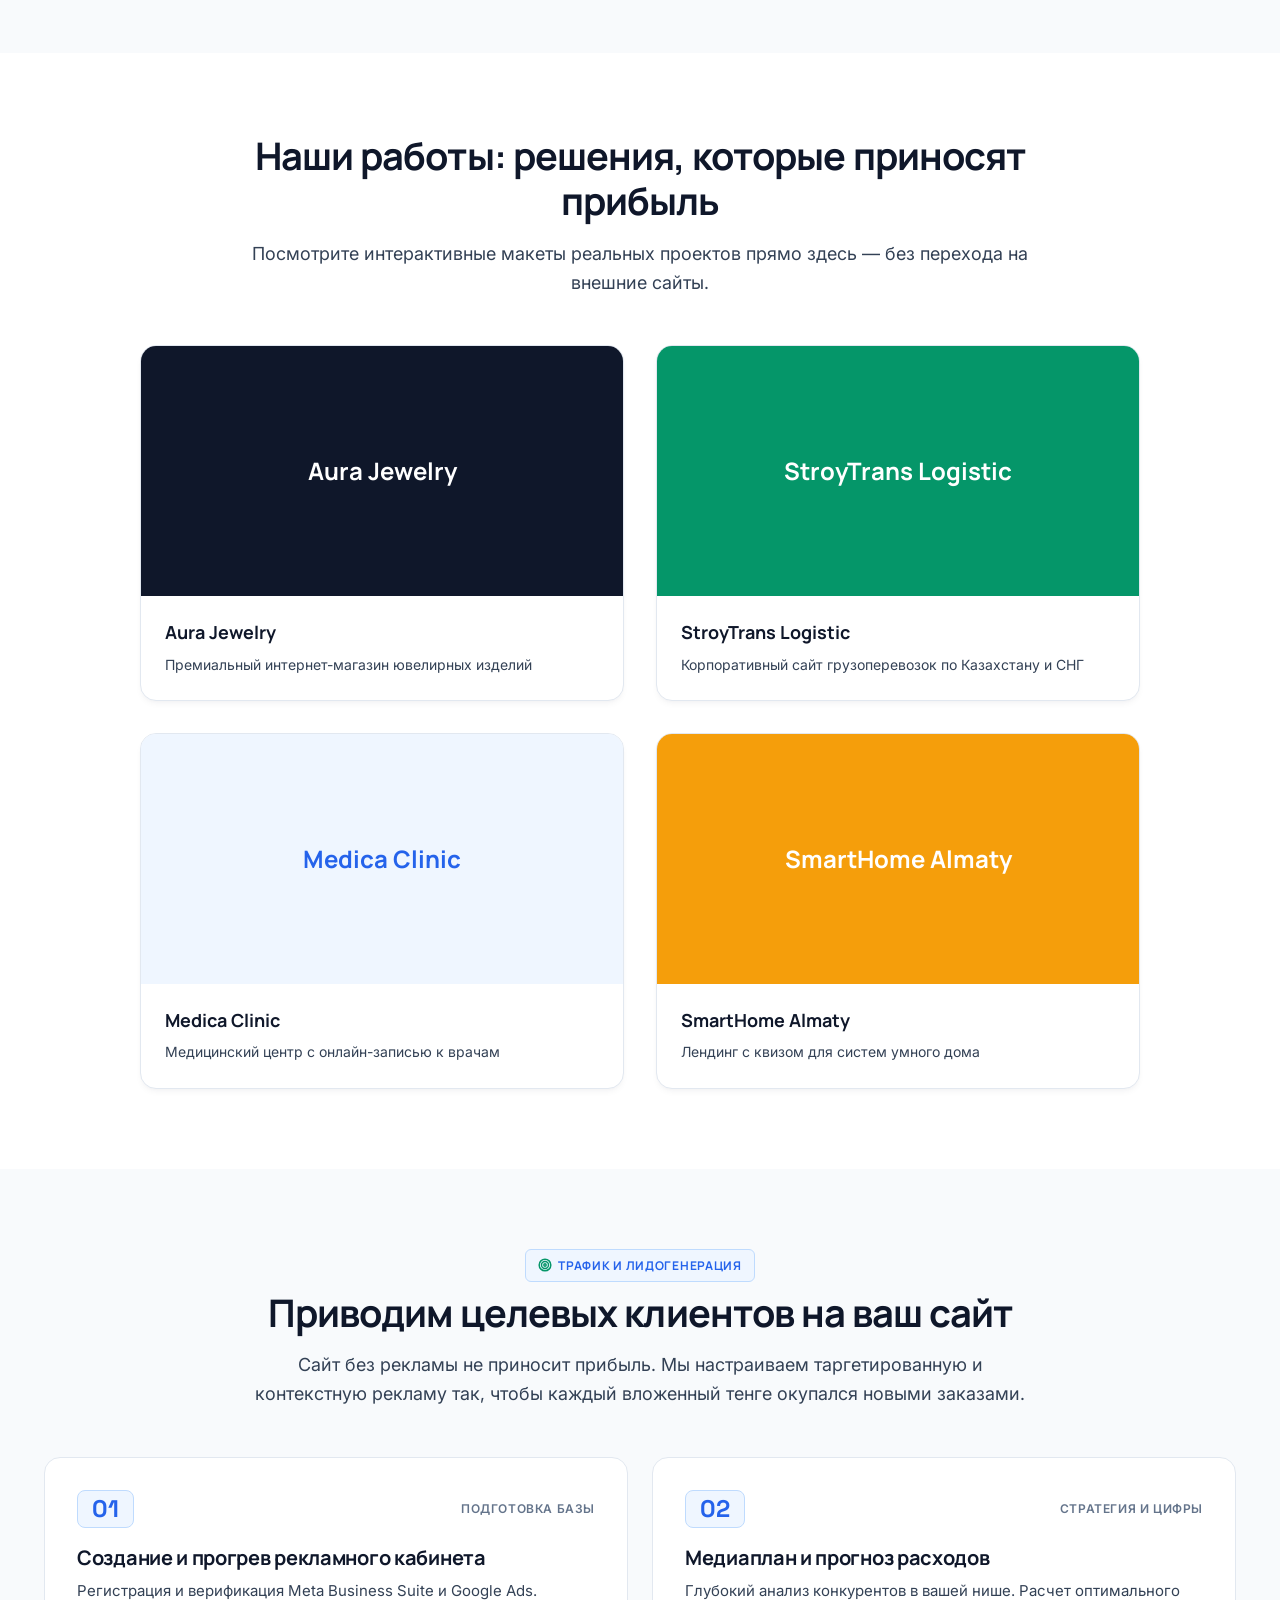
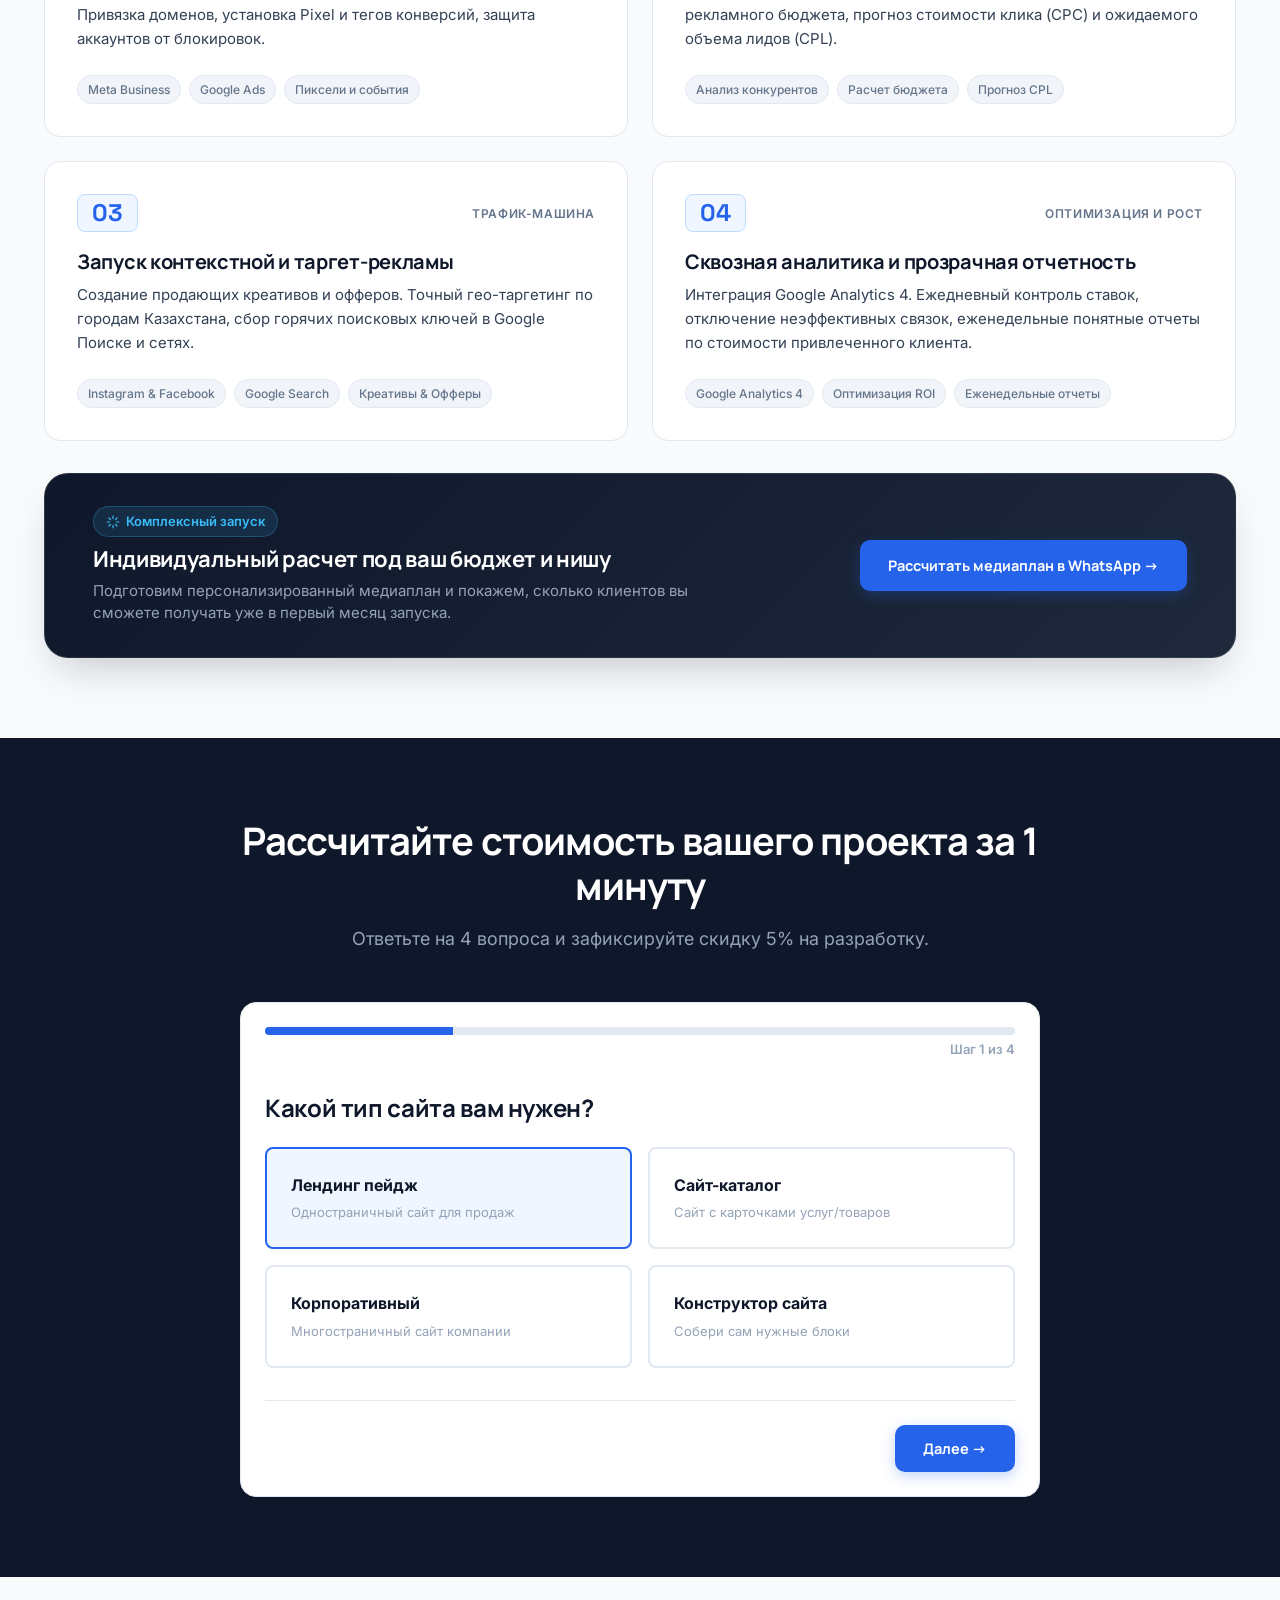
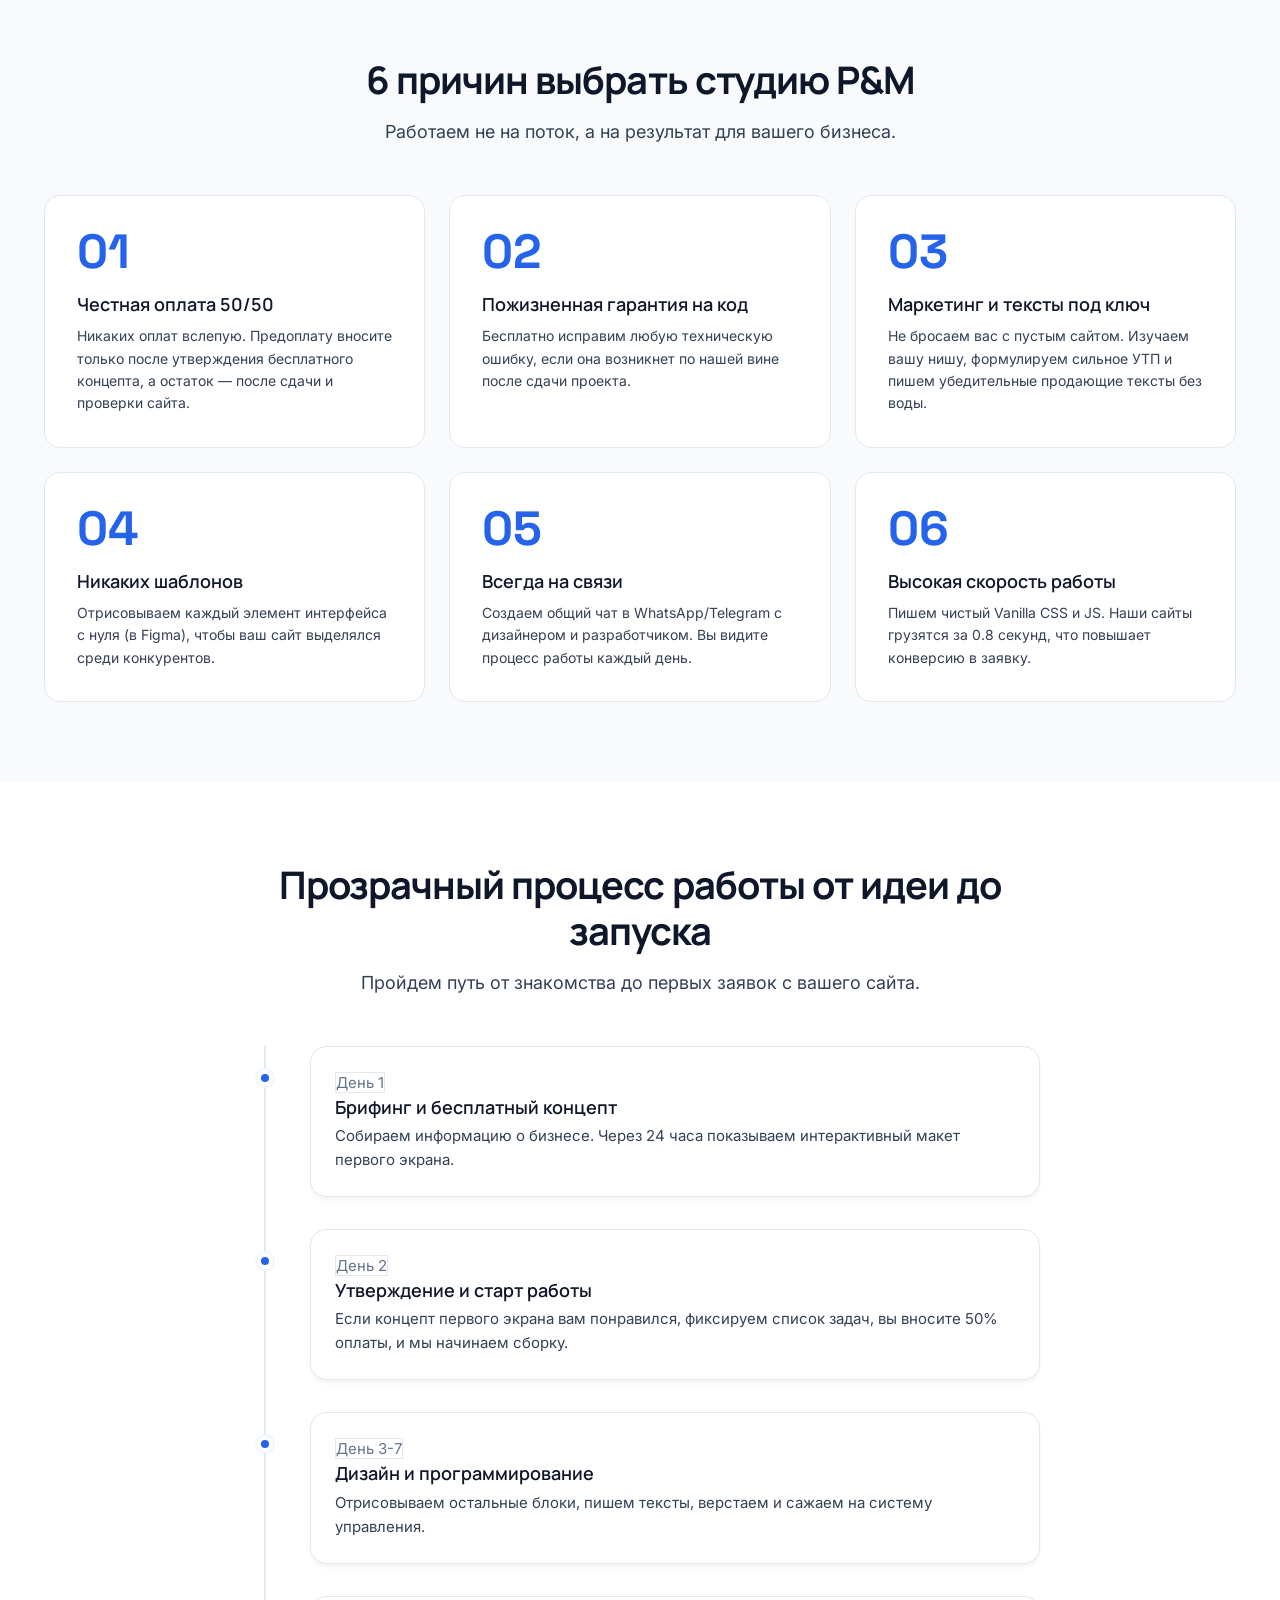
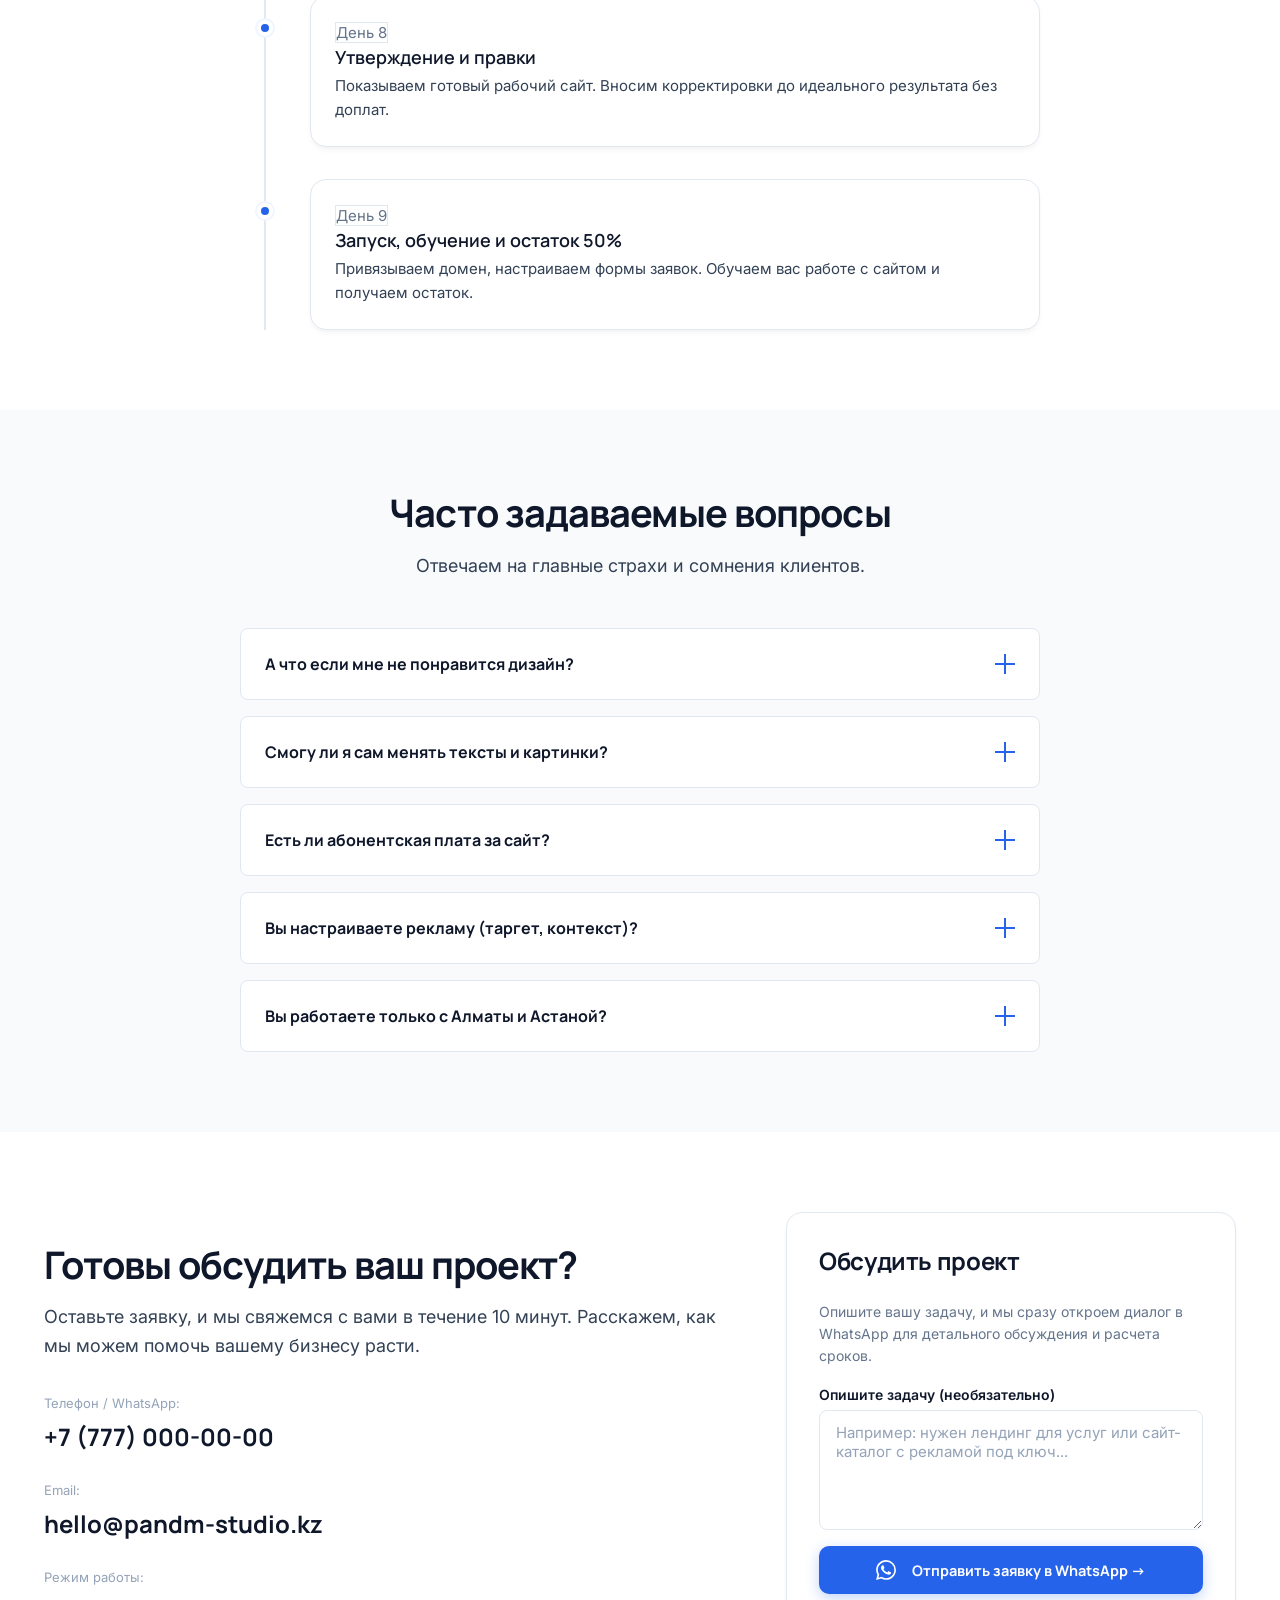
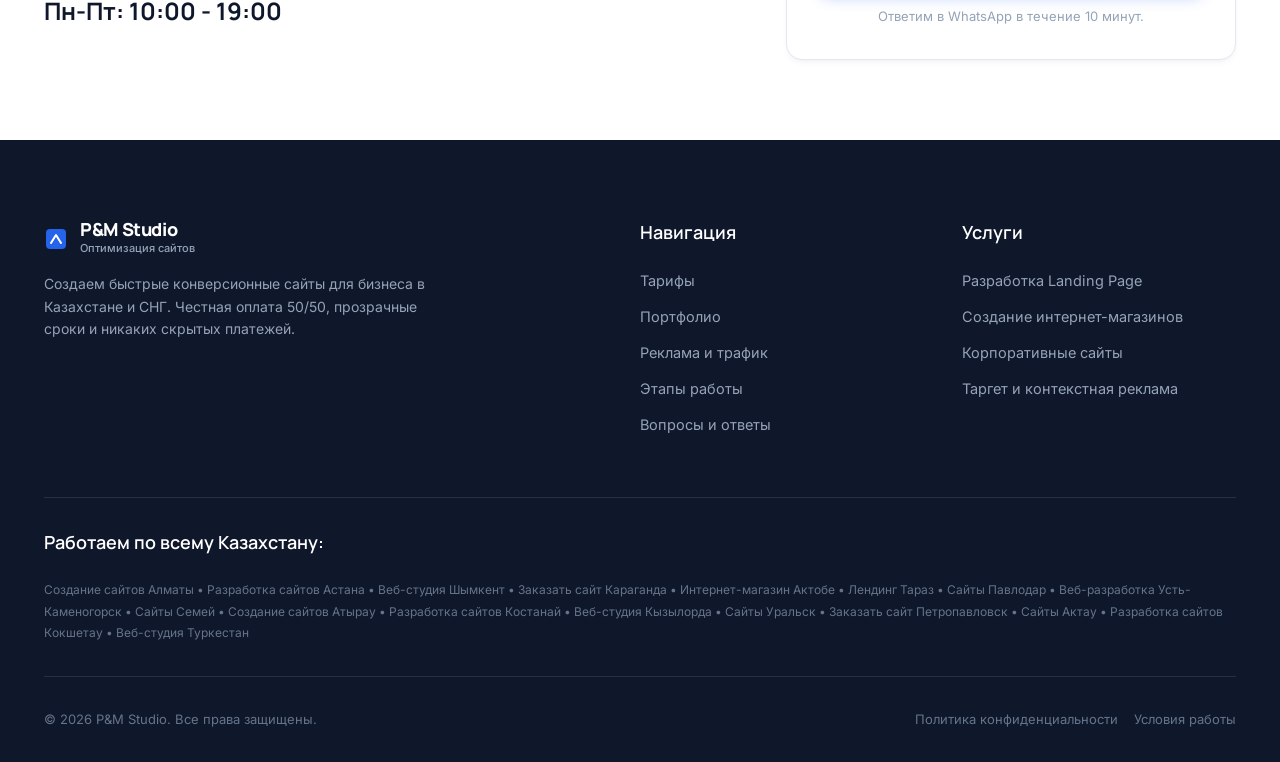
==== commit d8e54a2b: "feat(mobile): optimize mobile layout (concept, features grid, portfolio carousel, sticky reasons dec" ====
--- a/index.html
+++ b/index.html
@@ -4,11 +4,11 @@
     <meta charset="UTF-8">
     <meta name="viewport" content="width=device-width, initial-scale=1.0">
     <title>Создание сайтов в Казахстане | Студия нового поколения</title>
-    <meta name="description" content="Разработка умных сайтов с AI-интеграцией для бизнеса. Бесплатный прототип до оплаты. Официальный договор РК, оплата 50/50. Запуск от 5 дней.">
+    <meta name="description" content="Разработка быстрых продающих сайтов для бизнеса в Казахстане. Бесплатный концепт до оплаты. Честная оплата 50/50. Запуск от 5 дней.">
     
     <!-- Open Graph Meta Tags -->
     <meta property="og:title" content="Создание сайтов в Казахстане | Студия нового поколения">
-    <meta property="og:description" content="Разработка умных сайтов с AI-интеграцией для бизнеса. Бесплатный прототип до оплаты. Официальный договор РК, оплата 50/50. Запуск от 5 дней.">
+    <meta property="og:description" content="Разработка быстрых продающих сайтов для бизнеса в Казахстане. Бесплатный концепт до оплаты. Честная оплата 50/50. Запуск от 5 дней.">
     <meta property="og:type" content="website">
     <meta property="og:locale" content="ru_KZ">
     
@@ -26,9 +26,9 @@
     {
       "@context": "https://schema.org",
       "@type": "WebDesignCompany",
-      "name": "NEXUS Web Studio",
-      "url": "https://nexus-studio.kz",
-      "logo": "https://nexus-studio.kz/logo.png",
+      "name": "P&M Studio",
+      "url": "https://pandm-studio.kz",
+      "logo": "https://pandm-studio.kz/logo.png",
       "description": "Разработка умных сайтов для бизнеса в Казахстане.",
       "telephone": "+77770000000",
       "address": {
@@ -60,6 +60,7 @@
             <nav class="header-nav">
                 <a href="#pricing" class="nav-link">Услуги и цены</a>
                 <a href="#portfolio" class="nav-link">Портфолио</a>
+                <a href="#traffic" class="nav-link">Реклама</a>
                 <a href="#calculator" class="nav-link">Калькулятор</a>
                 <a href="#workflow" class="nav-link">Этапы работы</a>
                 <a href="#faq" class="nav-link">FAQ</a>
@@ -85,18 +86,23 @@
         <section class="section hero-section" id="hero">
             <div class="container hero-container">
                 <div class="hero-content">
-                    <div class="badge badge-accent hero-badge hide-on-mobile">🚀 Разработка сайтов под ключ в Казахстане • Запуск от 5 дней</div>
+                    <div class="badge badge-accent hero-badge hide-on-mobile">
+                        <svg width="15" height="15" viewBox="0 0 24 24" fill="none" stroke="currentColor" stroke-width="2.2" stroke-linecap="round" stroke-linejoin="round" style="color: var(--color-trust-green); margin-right: 6px;"><path d="M4.5 16.5c-1.5 1.26-2 5-2 5s3.74-.5 5-2c.71-.84.7-2.13-.09-2.91a2.18 2.18 0 0 0-2.91-.09z"/><path d="m12 15-3-3a22 22 0 0 1 2-3.95A12.88 12.88 0 0 1 22 2c0 2.72-.78 7.5-6 11a22.35 22.35 0 0 1-4 2z"/><path d="M9 12H4s.55-3.03 2-4c1.62-1.08 5 0 5 0"/><path d="M12 15v5s3.03-.55 4-2c1.08-1.62 0-5 0-5"/></svg>
+                        Разработка сайтов под ключ в Казахстане • Запуск от 5 дней
+                    </div>
                     <h1 class="hero-title">Делаем передовые технологии рабочим инструментом вашего бизнеса</h1>
                     <p class="hero-subtitle">Мы забираем на себя и алгоритмы всю рутину и потерю лидов. Переводим компании от хаотичных процессов к умной цифровой экосистеме, где каждая строка кода приносит прибыль.</p>
                     
-                    <form class="hero-form" onsubmit="event.preventDefault(); submitHeroForm();">
-                        <div class="form-inline">
-                            <input type="text" id="hero-name" class="input-field" placeholder="Ваше имя" required>
-                            <input type="text" id="hero-task" class="input-field" placeholder="Кратко о задаче (опционально)">
-                            <button type="submit" class="btn btn-primary">В WhatsApp &rarr;</button>
-                        </div>
-                        <div class="form-note">🔒 Бесплатный прототип первого экрана до предоплаты.</div>
-                    </form>
+                    <div class="hero-cta-action" style="margin-bottom: var(--space-md);">
+                        <a href="https://wa.me/77770000000?text=Здравствуйте!%20Хочу%20обсудить%20проект%20сайта" target="_blank" class="btn btn-primary btn-lg" style="display: inline-flex; align-items: center; justify-content: center; text-decoration: none;">
+                            <svg width="20" height="20" viewBox="0 0 24 24" fill="currentColor" style="margin-right: 8px;"><path d="M17.472 14.382c-.297-.149-1.758-.867-2.03-.967-.273-.099-.471-.148-.67.15-.197.297-.767.966-.94 1.164-.173.199-.347.223-.644.075-.297-.15-1.255-.463-2.39-1.475-.883-.788-1.48-1.761-1.653-2.059-.173-.297-.018-.458.13-.606.134-.133.298-.347.446-.52.149-.174.198-.298.298-.497.099-.198.05-.371-.025-.52-.075-.149-.669-1.612-.916-2.207-.242-.579-.487-.5-.669-.51a12.8 12.8 0 0 0-.57-.01c-.198 0-.52.074-.792.372-.272.297-1.04 1.016-1.04 2.479 0 1.462 1.065 2.875 1.213 3.074.149.198 2.096 3.2 5.077 4.487.709.306 1.262.489 1.694.625.712.227 1.36.195 1.871.118.571-.085 1.758-.719 2.006-1.413.248-.694.248-1.289.173-1.413-.074-.124-.272-.198-.57-.347m-5.421 7.403h-.004a9.87 9.87 0 0 1-5.031-1.378l-.361-.214-3.741.982.998-3.648-.235-.374a9.86 9.86 0 0 1-1.51-5.26c.001-5.45 4.436-9.884 9.888-9.884 2.64 0 5.122 1.03 6.988 2.898a9.825 9.825 0 0 1 2.893 6.994c-.003 5.45-4.437 9.884-9.885 9.884m8.413-18.297A11.815 11.815 0 0 0 12.05 0C5.495 0 .16 5.335.157 11.892c0 2.096.547 4.142 1.588 5.945L.057 24l6.305-1.654a11.882 11.882 0 0 0 5.683 1.448h.005c6.554 0 11.89-5.335 11.893-11.893a11.821 11.821 0 0 0-3.48-8.413Z"/></svg>
+                            Обсудить проект в WhatsApp &rarr;
+                        </a>
+                    </div>
+                    <div class="form-note" style="display: inline-flex; align-items: center; gap: 6px; margin-bottom: var(--space-lg);">
+                        <svg width="14" height="14" viewBox="0 0 24 24" fill="none" stroke="currentColor" stroke-width="2" stroke-linecap="round" stroke-linejoin="round" style="color: var(--color-trust-green);"><rect width="18" height="11" x="3" y="11" rx="2" ry="2"/><path d="M7 11V7a5 5 0 0 1 10 0v4"/></svg>
+                        Бесплатный прототип первого экрана до предоплаты.
+                    </div>
 
                     <ul class="hero-trust-list">
                         <li>
@@ -148,7 +154,7 @@
                 <div class="ticker-content">
                     <span class="ticker-item">UX/UI ДИЗАЙН</span>
                     <span class="ticker-separator">✦</span>
-                    <span class="ticker-item">ИНТЕГРАЦИЯ AI-БОТОВ</span>
+                    <span class="ticker-item">ИНТЕГРАЦИЯ WHATSAPP</span>
                     <span class="ticker-separator">✦</span>
                     <span class="ticker-item">ЧИСТЫЙ КОД</span>
                     <span class="ticker-separator">✦</span>
@@ -156,7 +162,7 @@
                     <span class="ticker-separator">✦</span>
                     <span class="ticker-item">БЫСТРЫЙ ЗАПУСК ОТ 5 ДНЕЙ</span>
                     <span class="ticker-separator">✦</span>
-                    <span class="ticker-item">ДОГОВОР И ГАРАНТИЯ</span>
+                    <span class="ticker-item">ОПЛАТА 50/50 И ГАРАНТИЯ</span>
                     <span class="ticker-separator">✦</span>
                     <span class="ticker-item">БЕЗ АБОНПЛАТЫ ЗА ПОДДЕРЖКУ</span>
                     <span class="ticker-separator">✦</span>
@@ -165,7 +171,7 @@
                 <div class="ticker-content" aria-hidden="true">
                     <span class="ticker-item">UX/UI ДИЗАЙН</span>
                     <span class="ticker-separator">✦</span>
-                    <span class="ticker-item">ИНТЕГРАЦИЯ AI-БОТОВ</span>
+                    <span class="ticker-item">ИНТЕГРАЦИЯ WHATSAPP</span>
                     <span class="ticker-separator">✦</span>
                     <span class="ticker-item">ЧИСТЫЙ КОД</span>
                     <span class="ticker-separator">✦</span>
@@ -173,7 +179,7 @@
                     <span class="ticker-separator">✦</span>
                     <span class="ticker-item">БЫСТРЫЙ ЗАПУСК ОТ 5 ДНЕЙ</span>
                     <span class="ticker-separator">✦</span>
-                    <span class="ticker-item">ДОГОВОР И ГАРАНТИЯ</span>
+                    <span class="ticker-item">ОПЛАТА 50/50 И ГАРАНТИЯ</span>
                     <span class="ticker-separator">✦</span>
                     <span class="ticker-item">БЕЗ АБОНПЛАТЫ ЗА ПОДДЕРЖКУ</span>
                     <span class="ticker-separator">✦</span>
@@ -188,7 +194,7 @@
                     <div class="concept-header">
                         <div class="badge badge-trust">100% БЕЗОПАСНОСТЬ СДЕЛКИ</div>
                         <h2 class="section-title">Вы увидите дизайн и структуру своего сайта ДО внесения предоплаты</h2>
-                        <p class="section-subtitle">Мы не просим платить за "кота в мешке". Оставьте заявку — наш ведущий дизайнер разработает интерактивный кликабельный концепт первого экрана под вашу нишу совершенно бесплатно. Если вам понравится — заключаем официальный договор. Если нет — концепт остается у вас.</p>
+                        <p class="section-subtitle">Сначала покажем интерактивный концепт первого экрана под вашу нишу за 24 часа. Оплата 50/50 только если вам понравится результат.</p>
                     </div>
                     
                     <div class="comparison-grid">
@@ -205,17 +211,16 @@
                             <ul class="compare-list">
                                 <li><span class="icon check">✓</span> <strong>Бесплатный эскиз</strong> за 24 часа</li>
                                 <li><span class="icon check">✓</span> Согласование стиля до оплаты</li>
-                                <li><span class="icon check">✓</span> Договор только после утверждения</li>
+                                <li><span class="icon check">✓</span> Оплата только после утверждения</li>
                             </ul>
                         </div>
                     </div>
                     
-                    <div class="concept-cta">
-                        <form class="concept-form form-inline" onsubmit="event.preventDefault(); submitConceptForm();">
-                            <input type="text" class="input-field" placeholder="Ваша ниша бизнеса (напр. Стоматология)" required>
-                            <input type="tel" class="input-field phone-mask" placeholder="Телефон для связи" required>
-                            <button type="submit" class="btn btn-primary">Заказать бесплатный концепт &rarr;</button>
-                        </form>
+                    <div class="concept-cta" style="display: flex; justify-content: center; margin-top: var(--space-xl);">
+                        <a href="https://wa.me/77770000000?text=Здравствуйте!%20Хочу%20получить%20бесплатный%20концепт%20первого%20экрана%20под%20мою%20нишу" target="_blank" class="btn btn-primary btn-lg" style="display: inline-flex; align-items: center; justify-content: center; text-decoration: none;">
+                            <svg width="20" height="20" viewBox="0 0 24 24" fill="currentColor" style="margin-right: 8px;"><path d="M17.472 14.382c-.297-.149-1.758-.867-2.03-.967-.273-.099-.471-.148-.67.15-.197.297-.767.966-.94 1.164-.173.199-.347.223-.644.075-.297-.15-1.255-.463-2.39-1.475-.883-.788-1.48-1.761-1.653-2.059-.173-.297-.018-.458.13-.606.134-.133.298-.347.446-.52.149-.174.198-.298.298-.497.099-.198.05-.371-.025-.52-.075-.149-.669-1.612-.916-2.207-.242-.579-.487-.5-.669-.51a12.8 12.8 0 0 0-.57-.01c-.198 0-.52.074-.792.372-.272.297-1.04 1.016-1.04 2.479 0 1.462 1.065 2.875 1.213 3.074.149.198 2.096 3.2 5.077 4.487.709.306 1.262.489 1.694.625.712.227 1.36.195 1.871.118.571-.085 1.758-.719 2.006-1.413.248-.694.248-1.289.173-1.413-.074-.124-.272-.198-.57-.347m-5.421 7.403h-.004a9.87 9.87 0 0 1-5.031-1.378l-.361-.214-3.741.982.998-3.648-.235-.374a9.86 9.86 0 0 1-1.51-5.26c.001-5.45 4.436-9.884 9.888-9.884 2.64 0 5.122 1.03 6.988 2.898a9.825 9.825 0 0 1 2.893 6.994c-.003 5.45-4.437 9.884-9.885 9.884m8.413-18.297A11.815 11.815 0 0 0 12.05 0C5.495 0 .16 5.335.157 11.892c0 2.096.547 4.142 1.588 5.945L.057 24l6.305-1.654a11.882 11.882 0 0 0 5.683 1.448h.005c6.554 0 11.89-5.335 11.893-11.893a11.821 11.821 0 0 0-3.48-8.413Z"/></svg>
+                            Заказать бесплатный концепт в WhatsApp &rarr;
+                        </a>
                     </div>
                 </div>
             </div>
@@ -226,7 +231,7 @@
             <div class="container">
                 <div class="section-header">
                     <h2 class="section-title">Прозрачные тарифы под любые задачи вашего бизнеса</h2>
-                    <p class="section-subtitle">Фиксированная стоимость в договоре. Никаких скрытых платежей в процессе разработки.</p>
+                    <p class="section-subtitle">Фиксированная стоимость до старта работ. Никаких скрытых платежей в процессе разработки.</p>
                 </div>
                 
                 <div class="pricing-grid">
@@ -278,17 +283,17 @@
                     
                     <!-- Тариф 4 -->
                     <div class="pricing-card card">
-                        <h3 class="pricing-name">Интернет-магазин</h3>
-                        <div class="pricing-price text-numeric">от 360 000 ₸</div>
-                        <div class="pricing-time">Срок: 12–18 рабочих дней</div>
-                        <p class="pricing-desc">Мощный инструмент: онлайн-продажи и автоматизация по всему РК.</p>
+                        <h3 class="pricing-name">Конструктор сайта</h3>
+                        <div class="pricing-price text-numeric">от 70 000 ₸</div>
+                        <div class="pricing-time">Срок: зависит от модулей</div>
+                        <p class="pricing-desc">Соберите свой сайт сами: выбирайте только те блоки, которые нужны.</p>
                         <ul class="pricing-features">
-                            <li><span class="icon check">✓</span> Умные фильтры и поиск</li>
-                            <li><span class="icon check">✓</span> Личный кабинет</li>
-                            <li><span class="icon check">✓</span> Интеграция Kaspi Pay</li>
-                            <li><span class="icon check">✓</span> Расчет стоимости доставки</li>
+                            <li><span class="icon check">✓</span> Блоки под ключ</li>
+                            <li><span class="icon check">✓</span> Админ-панель</li>
+                            <li><span class="icon check">✓</span> Многостраничный сайт</li>
+                            <li><span class="icon check">✓</span> Мультиязычность</li>
                         </ul>
-                        <a href="https://wa.me/77770000000?text=Здравствуйте!%20Хочу%20заказать%20Интернет-магазин" target="_blank" class="btn btn-secondary w-full">Выбрать тариф</a>
+                        <button onclick="openConstructorQuiz()" class="btn btn-secondary w-full">Открыть конструктор</button>
                     </div>
                 </div>
             </div>
@@ -305,31 +310,31 @@
                 <div class="features-table-grid card">
                     <div class="feature-table-row">
                         <div class="feature-table-cell">
-                            <span class="feature-icon">🌐</span>
+                            <svg class="feature-icon-svg" style="color: #059669; width: 24px; height: 24px; margin-right: 12px; flex-shrink: 0;" viewBox="0 0 24 24" fill="none" stroke="currentColor" stroke-width="2" stroke-linecap="round" stroke-linejoin="round"><circle cx="12" cy="12" r="10"/><path d="M12 2a15.3 15.3 0 0 1 4 10 15.3 15.3 0 0 1-4 10 15.3 15.3 0 0 1-4-10 15.3 15.3 0 0 1 4-10z"/><path d="M2 12h20"/></svg>
                             <span class="feature-text">Домен и хостинг на 1 год</span>
                         </div>
                         <div class="feature-table-cell">
-                            <span class="feature-icon">🔒</span>
+                            <svg class="feature-icon-svg" style="color: #059669; width: 24px; height: 24px; margin-right: 12px; flex-shrink: 0;" viewBox="0 0 24 24" fill="none" stroke="currentColor" stroke-width="2" stroke-linecap="round" stroke-linejoin="round"><rect x="3" y="11" width="18" height="11" rx="2" ry="2"/><path d="M7 11V7a5 5 0 0 1 10 0v4"/></svg>
                             <span class="feature-text">SSL-сертификат (https)</span>
                         </div>
                     </div>
                     <div class="feature-table-row">
                         <div class="feature-table-cell">
-                            <span class="feature-icon">📱</span>
+                            <svg class="feature-icon-svg" style="color: #059669; width: 24px; height: 24px; margin-right: 12px; flex-shrink: 0;" viewBox="0 0 24 24" fill="none" stroke="currentColor" stroke-width="2" stroke-linecap="round" stroke-linejoin="round"><rect x="5" y="2" width="14" height="20" rx="2" ry="2"/><line x1="12" y1="18" x2="12.01" y2="18"/></svg>
                             <span class="feature-text">Мобильная адаптация</span>
                         </div>
                         <div class="feature-table-cell">
-                            <span class="feature-icon">📈</span>
+                            <svg class="feature-icon-svg" style="color: #059669; width: 24px; height: 24px; margin-right: 12px; flex-shrink: 0;" viewBox="0 0 24 24" fill="none" stroke="currentColor" stroke-width="2" stroke-linecap="round" stroke-linejoin="round"><polyline points="22 12 18 12 15 21 9 3 6 12 2 12"/></svg>
                             <span class="feature-text">Базовая SEO-оптимизация</span>
                         </div>
                     </div>
                     <div class="feature-table-row">
                         <div class="feature-table-cell">
-                            <span class="feature-icon">⚙️</span>
+                            <svg class="feature-icon-svg" style="color: #059669; width: 24px; height: 24px; margin-right: 12px; flex-shrink: 0;" viewBox="0 0 24 24" fill="none" stroke="currentColor" stroke-width="2" stroke-linecap="round" stroke-linejoin="round"><circle cx="12" cy="12" r="3"/><path d="M19.4 15a1.65 1.65 0 0 0 .33 1.82l.06.06a2 2 0 0 1 0 2.83 2 2 0 0 1-2.83 0l-.06-.06a1.65 1.65 0 0 0-1.82-.33 1.65 1.65 0 0 0-1 1.51V21a2 2 0 0 1-2 2 2 2 0 0 1-2-2v-.09A1.65 1.65 0 0 0 9 19.4a1.65 1.65 0 0 0-1.82.33l-.06.06a2 2 0 0 1-2.83 0 2 2 0 0 1 0-2.83l.06-.06a1.65 1.65 0 0 0 .33-1.82 1.65 1.65 0 0 0-1.51-1H3a2 2 0 0 1-2-2 2 2 0 0 1 2-2h.09A1.65 1.65 0 0 0 4.6 9a1.65 1.65 0 0 0-.33-1.82l-.06-.06a2 2 0 0 1 0-2.83 2 2 0 0 1 2.83 0l.06.06a1.65 1.65 0 0 0 1.82.33H9a1.65 1.65 0 0 0 1-1.51V3a2 2 0 0 1 2-2 2 2 0 0 1 2 2v.09a1.65 1.65 0 0 0 1 1.51 1.65 1.65 0 0 0 1.82-.33l.06-.06a2 2 0 0 1 2.83 0 2 2 0 0 1 0 2.83l-.06.06a1.65 1.65 0 0 0-.33 1.82V9a1.65 1.65 0 0 0 1.51 1H21a2 2 0 0 1 2 2 2 2 0 0 1-2 2h-.09a1.65 1.65 0 0 0-1.51 1z"/></svg>
                             <span class="feature-text">Удобная админ-панель</span>
                         </div>
                         <div class="feature-table-cell">
-                            <span class="feature-icon">🎓</span>
+                            <svg class="feature-icon-svg" style="color: #059669; width: 24px; height: 24px; margin-right: 12px; flex-shrink: 0;" viewBox="0 0 24 24" fill="none" stroke="currentColor" stroke-width="2" stroke-linecap="round" stroke-linejoin="round"><path d="M22 10v6M2 10l10-5 10 5-10 5z"/><path d="M6 12v5c3 3 9 3 12 0v-5"/></svg>
                             <span class="feature-text">Обучение по управлению сайтом</span>
                         </div>
                     </div>
@@ -375,6 +380,108 @@
                         </div>
                     </a>
                 </div>
+                
+                <!-- Точки-индикаторы карусели на мобильных -->
+                <div class="portfolio-dots" id="portfolio-dots">
+                    <span class="portfolio-dot active" data-index="0"></span>
+                    <span class="portfolio-dot" data-index="1"></span>
+                    <span class="portfolio-dot" data-index="2"></span>
+                    <span class="portfolio-dot" data-index="3"></span>
+                </div>
+            </div>
+        </section>
+
+        <!-- БЛОК 7.1: ТРАФИК И ЛИДОГЕНЕРАЦИЯ (ТАРГЕТ + КОНТЕКСТ) -->
+        <section class="section section-surface" id="traffic">
+            <div class="container">
+                <div class="section-header">
+                    <div class="badge badge-accent" style="margin-bottom: var(--space-sm); display: inline-flex; align-items: center; gap: 6px;">
+                        <svg width="14" height="14" viewBox="0 0 24 24" fill="none" stroke="currentColor" stroke-width="2.5" stroke-linecap="round" stroke-linejoin="round" style="color: var(--color-trust-green);"><circle cx="12" cy="12" r="10"/><circle cx="12" cy="12" r="6"/><circle cx="12" cy="12" r="2"/></svg>
+                        Трафик и Лидогенерация
+                    </div>
+                    <h2 class="section-title">Приводим целевых клиентов на ваш сайт</h2>
+                    <p class="section-subtitle">Сайт без рекламы не приносит прибыль. Мы настраиваем таргетированную и контекстную рекламу так, чтобы каждый вложенный тенге окупался новыми заказами.</p>
+                </div>
+                
+                <div class="traffic-grid">
+                    <div class="traffic-card">
+                        <div>
+                            <div class="traffic-card-header">
+                                <span class="traffic-step-num">01</span>
+                                <span class="traffic-step-badge">Подготовка базы</span>
+                            </div>
+                            <h3 class="traffic-card-title">Создание и прогрев рекламного кабинета</h3>
+                            <p class="traffic-card-desc">Регистрация и верификация Meta Business Suite и Google Ads. Привязка доменов, установка Pixel и тегов конверсий, защита аккаунтов от блокировок.</p>
+                        </div>
+                        <div class="traffic-tags">
+                            <span class="traffic-tag">Meta Business</span>
+                            <span class="traffic-tag">Google Ads</span>
+                            <span class="traffic-tag">Пиксели и события</span>
+                        </div>
+                    </div>
+
+                    <div class="traffic-card">
+                        <div>
+                            <div class="traffic-card-header">
+                                <span class="traffic-step-num">02</span>
+                                <span class="traffic-step-badge">Стратегия и цифры</span>
+                            </div>
+                            <h3 class="traffic-card-title">Медиаплан и прогноз расходов</h3>
+                            <p class="traffic-card-desc">Глубокий анализ конкурентов в вашей нише. Расчет оптимального рекламного бюджета, прогноз стоимости клика (CPC) и ожидаемого объема лидов (CPL).</p>
+                        </div>
+                        <div class="traffic-tags">
+                            <span class="traffic-tag">Анализ конкурентов</span>
+                            <span class="traffic-tag">Расчет бюджета</span>
+                            <span class="traffic-tag">Прогноз CPL</span>
+                        </div>
+                    </div>
+
+                    <div class="traffic-card">
+                        <div>
+                            <div class="traffic-card-header">
+                                <span class="traffic-step-num">03</span>
+                                <span class="traffic-step-badge">Трафик-машина</span>
+                            </div>
+                            <h3 class="traffic-card-title">Запуск контекстной и таргет-рекламы</h3>
+                            <p class="traffic-card-desc">Создание продающих креативов и офферов. Точный гео-таргетинг по городам Казахстана, сбор горячих поисковых ключей в Google Поиске и сетях.</p>
+                        </div>
+                        <div class="traffic-tags">
+                            <span class="traffic-tag">Instagram & Facebook</span>
+                            <span class="traffic-tag">Google Search</span>
+                            <span class="traffic-tag">Креативы & Офферы</span>
+                        </div>
+                    </div>
+
+                    <div class="traffic-card">
+                        <div>
+                            <div class="traffic-card-header">
+                                <span class="traffic-step-num">04</span>
+                                <span class="traffic-step-badge">Оптимизация и рост</span>
+                            </div>
+                            <h3 class="traffic-card-title">Сквозная аналитика и прозрачная отчетность</h3>
+                            <p class="traffic-card-desc">Интеграция Google Analytics 4. Ежедневный контроль ставок, отключение неэффективных связок, еженедельные понятные отчеты по стоимости привлеченного клиента.</p>
+                        </div>
+                        <div class="traffic-tags">
+                            <span class="traffic-tag">Google Analytics 4</span>
+                            <span class="traffic-tag">Оптимизация ROI</span>
+                            <span class="traffic-tag">Еженедельные отчеты</span>
+                        </div>
+                    </div>
+                </div>
+
+                <div class="traffic-banner">
+                    <div class="traffic-banner-content">
+                        <div class="traffic-banner-badge">
+                            <svg width="14" height="14" viewBox="0 0 24 24" fill="none" stroke="currentColor" stroke-width="2" stroke-linecap="round" stroke-linejoin="round"><path d="M12 2v4"/><path d="m4.93 4.93 2.83 2.83"/><path d="M2 12h4"/><path d="m4.93 19.07 2.83-2.83"/><path d="M12 22v-4"/><path d="m19.07 19.07-2.83-2.83"/><path d="M22 12h-4"/><path d="m19.07 4.93-2.83 2.83"/></svg>
+                            Комплексный запуск
+                        </div>
+                        <h3 class="traffic-banner-title">Индивидуальный расчет под ваш бюджет и нишу</h3>
+                        <p class="traffic-banner-desc">Подготовим персонализированный медиаплан и покажем, сколько клиентов вы сможете получать уже в первый месяц запуска.</p>
+                    </div>
+                    <div class="traffic-banner-action">
+                        <a href="https://wa.me/77770000000?text=Здравствуйте!%20Хочу%20получить%20медиаплан%20и%20расчет%20рекламы%20для%20моего%20бизнеса" target="_blank" class="btn btn-primary">Рассчитать медиаплан в WhatsApp &rarr;</a>
+                    </div>
+                </div>
             </div>
         </section>
 
@@ -383,13 +490,13 @@
             <div class="container">
                 <div class="section-header">
                     <h2 class="section-title">Рассчитайте стоимость вашего проекта за 1 минуту</h2>
-                    <p class="section-subtitle">Ответьте на 3 вопроса и зафиксируйте скидку 5% на разработку.</p>
+                    <p class="section-subtitle">Ответьте на 4 вопроса и зафиксируйте скидку 5% на разработку.</p>
                 </div>
                 
                 <div class="quiz-container card">
                     <div class="quiz-progress">
-                        <div class="progress-bar"><div class="progress-fill" id="quiz-progress-fill" style="width: 33.3%;"></div></div>
-                        <div class="progress-text">Шаг <span id="quiz-current-step">1</span> из 3</div>
+                        <div class="progress-bar"><div class="progress-fill" id="quiz-progress-fill" style="width: 25%;"></div></div>
+                        <div class="progress-text">Шаг <span id="quiz-current-step">1</span> из 4</div>
                     </div>
                     
                     <form id="quiz-form" onsubmit="event.preventDefault(); submitQuiz();">
@@ -419,39 +526,78 @@
                                     </span>
                                 </label>
                                 <label class="quiz-option">
-                                    <input type="radio" name="siteType" value="shop">
-                                    <span class="option-card">
-                                        <span class="option-title">Интернет-магазин</span>
-                                        <span class="option-desc">С онлайн-оплатой и корзиной</span>
+                                    <input type="radio" name="siteType" value="constructor">
+                                    <span class="option-card">
+                                        <span class="option-title">Конструктор сайта</span>
+                                        <span class="option-desc">Собери сам нужные блоки</span>
                                     </span>
                                 </label>
                             </div>
                             <div class="quiz-footer">
                                 <div></div>
+                                <button type="button" class="btn btn-primary" onclick="handleStep1Next()">Далее &rarr;</button>
+                            </div>
+                        </div>
+                        
+                        <!-- Step 1.5 (Constructor Options) -->
+                        <div class="quiz-step" id="quiz-step-constructor">
+                            <h3 class="quiz-question">Выберите необходимые доп. услуги (можно несколько)</h3>
+                            <div class="quiz-options-grid">
+                                <label class="quiz-option">
+                                    <input type="checkbox" name="constructorBlocks" value="Под ключ">
+                                    <span class="option-card">
+                                        <span class="option-title">Под ключ</span>
+                                        <span class="option-desc">Полная сборка и наполнение</span>
+                                    </span>
+                                </label>
+                                <label class="quiz-option">
+                                    <input type="checkbox" name="constructorBlocks" value="Админ-панель">
+                                    <span class="option-card">
+                                        <span class="option-title">Админ-панель</span>
+                                        <span class="option-desc">Для самостоятельного управления</span>
+                                    </span>
+                                </label>
+                                <label class="quiz-option">
+                                    <input type="checkbox" name="constructorBlocks" value="Многостраничный сайт">
+                                    <span class="option-card">
+                                        <span class="option-title">Многостраничный сайт</span>
+                                        <span class="option-desc">Несколько разделов и страниц</span>
+                                    </span>
+                                </label>
+                                <label class="quiz-option">
+                                    <input type="checkbox" name="constructorBlocks" value="Мультиязычность">
+                                    <span class="option-card">
+                                        <span class="option-title">Мультиязычность</span>
+                                        <span class="option-desc">Перевод на несколько языков</span>
+                                    </span>
+                                </label>
+                            </div>
+                            <div class="quiz-footer">
+                                <button type="button" class="btn btn-secondary" onclick="prevQuizStep(1)">&larr; Назад</button>
                                 <button type="button" class="btn btn-primary" onclick="nextQuizStep(2)">Далее &rarr;</button>
                             </div>
                         </div>
-                        
+
                         <!-- Step 2 -->
                         <div class="quiz-step" id="quiz-step-2">
                             <h3 class="quiz-question">Есть ли у вас готовый дизайн или примеры, которые нравятся?</h3>
                             <div class="quiz-options-grid">
                                 <label class="quiz-option">
-                                    <input type="radio" name="designStatus" value="have_examples" required>
+                                    <input type="radio" name="designStatus" value="Есть примеры" required>
                                     <span class="option-card">
                                         <span class="option-title">Есть примеры</span>
                                         <span class="option-desc">Знаю, что хочу, есть ссылки на конкурентов</span>
                                     </span>
                                 </label>
                                 <label class="quiz-option">
-                                    <input type="radio" name="designStatus" value="need_design">
+                                    <input type="radio" name="designStatus" value="Нужен дизайн с нуля">
                                     <span class="option-card">
                                         <span class="option-title">Нужен дизайн с нуля</span>
                                         <span class="option-desc">Полагаюсь на ваш вкус и экспертизу</span>
                                     </span>
                                 </label>
                                 <label class="quiz-option">
-                                    <input type="radio" name="designStatus" value="have_figma">
+                                    <input type="radio" name="designStatus" value="Есть макет">
                                     <span class="option-card">
                                         <span class="option-title">Есть готовый макет</span>
                                         <span class="option-desc">Нужна только верстка и программирование</span>
@@ -459,26 +605,48 @@
                                 </label>
                             </div>
                             <div class="quiz-footer">
-                                <button type="button" class="btn btn-secondary" onclick="prevQuizStep(1)">&larr; Назад</button>
+                                <button type="button" class="btn btn-secondary" onclick="handleStep2Back()">&larr; Назад</button>
                                 <button type="button" class="btn btn-primary" onclick="nextQuizStep(3)">Далее &rarr;</button>
                             </div>
                         </div>
                         
-                        <!-- Step 3 (Final) -->
+                        <!-- Step 3 (Advertising) -->
                         <div class="quiz-step" id="quiz-step-3">
-                            <h3 class="quiz-question">Оставьте контакты, чтобы мы выслали расчет и закрепили скидку 5%</h3>
-                            <div class="quiz-final-form">
-                                <div class="input-group">
-                                    <label class="input-label">Номер телефона (WhatsApp)</label>
-                                    <input type="tel" class="input-field phone-mask" id="quiz-phone" placeholder="+7 (___) ___-__-__" required>
-                                </div>
-                                <div class="quiz-bonus">
-                                    <span class="icon">🎁</span> Ваша скидка 5% уже зафиксирована
-                                </div>
+                            <h3 class="quiz-question">Нужен ли запуск рекламы для привлечения клиентов?</h3>
+                            <div class="quiz-options-grid">
+                                <label class="quiz-option">
+                                    <input type="radio" name="adStatus" value="Таргет и контекст под ключ" required checked>
+                                    <span class="option-card">
+                                        <span class="option-title">Да, таргет и контекст под ключ</span>
+                                        <span class="option-desc">Instagram, Facebook и Google для быстрого потока заявок</span>
+                                    </span>
+                                </label>
+                                <label class="quiz-option">
+                                    <input type="radio" name="adStatus" value="Пока только сайт">
+                                    <span class="option-card">
+                                        <span class="option-title">Пока только разработка сайта</span>
+                                        <span class="option-desc">Рекламу планируем подключить позже</span>
+                                    </span>
+                                </label>
                             </div>
                             <div class="quiz-footer">
                                 <button type="button" class="btn btn-secondary" onclick="prevQuizStep(2)">&larr; Назад</button>
-                                <button type="submit" class="btn btn-primary">Получить расчет &rarr;</button>
+                                <button type="button" class="btn btn-primary" onclick="nextQuizStep(4)">Далее &rarr;</button>
+                            </div>
+                        </div>
+
+                        <!-- Step 4 (Final) -->
+                        <div class="quiz-step" id="quiz-step-4">
+                            <h3 class="quiz-question">Готово! Отправьте данные в WhatsApp для расчета и фиксации скидки 5%</h3>
+                            <div class="quiz-final-form">
+                                <div class="quiz-bonus" style="margin-bottom: 24px; display: inline-flex; align-items: center; gap: 8px;">
+                                    <svg width="20" height="20" viewBox="0 0 24 24" fill="none" stroke="currentColor" stroke-width="2" stroke-linecap="round" stroke-linejoin="round" style="color: var(--color-trust-green); flex-shrink: 0;"><rect x="3" y="8" width="18" height="4" rx="1"/><path d="M12 8v13"/><path d="M19 12v7a2 2 0 0 1-2 2H7a2 2 0 0 1-2-2v-7"/><path d="M7.5 8a2.5 2.5 0 0 1 0-5A4.8 8 0 0 1 12 8a4.8 8 0 0 1 4.5-5 2.5 2.5 0 0 1 0 5"/></svg>
+                                    <span><strong>Скидка 5% зафиксирована.</strong> Мы подготовим для вас смету с учетом рекламы.</span>
+                                </div>
+                            </div>
+                            <div class="quiz-footer">
+                                <button type="button" class="btn btn-secondary" onclick="prevQuizStep(3)">&larr; Назад</button>
+                                <button type="button" class="btn btn-primary w-full" onclick="submitQuizToWhatsApp()">Перейти в WhatsApp &rarr;</button>
                             </div>
                         </div>
                         
@@ -499,15 +667,15 @@
         <section class="section section-surface" id="reasons">
             <div class="container">
                 <div class="section-header">
-                    <h2 class="section-title">6 причин выбрать студию NEXUS</h2>
+                    <h2 class="section-title">6 причин выбрать студию P&M</h2>
                     <p class="section-subtitle">Работаем не на поток, а на результат для вашего бизнеса.</p>
                 </div>
                 
                 <div class="reasons-grid">
                     <div class="reason-card">
                         <div class="reason-num text-numeric">01</div>
-                        <h4 class="reason-title">Официальный договор РК</h4>
-                        <p class="reason-desc">Работаем в белую. Фиксируем сроки, сумму и штрафы за просрочку в договоре. Выдаем АВР и ЭСФ.</p>
+                        <h4 class="reason-title">Честная оплата 50/50</h4>
+                        <p class="reason-desc">Никаких оплат вслепую. Предоплату вносите только после утверждения бесплатного концепта, а остаток — после сдачи и проверки сайта.</p>
                     </div>
                     <div class="reason-card">
                         <div class="reason-num text-numeric">02</div>
@@ -516,8 +684,8 @@
                     </div>
                     <div class="reason-card">
                         <div class="reason-num text-numeric">03</div>
-                        <h4 class="reason-title">AI-оптимизация контента</h4>
-                        <p class="reason-desc">Используем нейросети для написания продающих текстов и генерации уникальной графики для вашей ниши.</p>
+                        <h4 class="reason-title">Маркетинг и тексты под ключ</h4>
+                        <p class="reason-desc">Не бросаем вас с пустым сайтом. Изучаем вашу нишу, формулируем сильное УТП и пишем убедительные продающие тексты без воды.</p>
                     </div>
                     <div class="reason-card">
                         <div class="reason-num text-numeric">04</div>
@@ -561,8 +729,8 @@
                         <div class="timeline-marker"></div>
                         <div class="timeline-content card">
                             <span class="timeline-badge badge-outline">День 2</span>
-                            <h4 class="timeline-title">Договор и оплата 50%</h4>
-                            <p class="timeline-desc">Если концепт понравился, подписываем официальный договор и вы вносите первую часть оплаты.</p>
+                            <h4 class="timeline-title">Утверждение и старт работы</h4>
+                            <p class="timeline-desc">Если концепт первого экрана вам понравился, фиксируем список задач, вы вносите 50% оплаты, и мы начинаем сборку.</p>
                         </div>
                     </div>
                     <!-- Step 3 -->
@@ -612,7 +780,7 @@
                         </button>
                         <div class="faq-answer">
                             <div class="faq-answer-inner">
-                                Именно поэтому мы делаем <strong>бесплатный концепт первого экрана до предоплаты</strong>. Мы начинаем работать по договору только если вам понравилась предложенная концепция. В процессе работы мы также согласовываем каждый этап.
+                                Именно поэтому мы делаем <strong>бесплатный концепт первого экрана до предоплаты</strong>. Вы вносите оплату только если вам понравилась предложенная концепция. В процессе работы мы также согласовываем каждый шаг.
                             </div>
                         </div>
                     </div>
@@ -648,7 +816,7 @@
                         </button>
                         <div class="faq-answer">
                             <div class="faq-answer-inner">
-                                Мы специализируемся исключительно на высококонверсионной разработке сайтов. Но мы можем порекомендовать проверенных партнеров по маркетингу, которые настроят поток клиентов на ваш новый мощный сайт.
+                                Да, мы берем на себя полный цикл привлечения клиентов: регистрируем и прогреваем кабинеты Meta Business Suite и Google Ads, разрабатываем медиаплан, готовим цепляющие креативы, запускаем рекламу и подключаем сквозную веб-аналитику GA4.
                             </div>
                         </div>
                     </div>
@@ -660,7 +828,7 @@
                         </button>
                         <div class="faq-answer">
                             <div class="faq-answer-inner">
-                                Мы работаем по всему Казахстану и миру. Документооборот ведется электронно (через ЭДО, Учет.kz или почту). Общение — в Zoom/Google Meet и мессенджерах. Это быстро и эффективно.
+                                Мы работаем по всему Казахстану и миру удаленно. Все общение, презентация концепта и согласование этапов ведутся в WhatsApp, Telegram и Zoom. Это быстро, удобно и экономит ваше время.
                             </div>
                         </div>
                     </div>
@@ -683,7 +851,7 @@
                             </div>
                             <div class="contact-item">
                                 <span class="contact-label">Email:</span>
-                                <a href="mailto:hello@nexus-studio.kz" class="contact-link">hello@nexus-studio.kz</a>
+                                <a href="mailto:hello@pandm-studio.kz" class="contact-link">hello@pandm-studio.kz</a>
                             </div>
                             <div class="contact-item">
                                 <span class="contact-label">Режим работы:</span>
@@ -693,22 +861,18 @@
                     </div>
                     
                     <div class="cta-form-wrapper card">
-                        <h3 class="form-title">Оставить заявку</h3>
+                        <h3 class="form-title">Обсудить проект</h3>
+                        <p class="cta-form-desc" style="font-size: 14px; color: var(--color-text-muted); margin-bottom: var(--space-md);">Опишите вашу задачу, и мы сразу откроем диалог в WhatsApp для детального обсуждения и расчета сроков.</p>
                         <form id="cta-form" onsubmit="event.preventDefault(); submitCtaForm();">
                             <div class="input-group">
-                                <label class="input-label">Ваше имя</label>
-                                <input type="text" class="input-field" placeholder="Иван Иванов" required>
-                            </div>
-                            <div class="input-group">
-                                <label class="input-label">Номер телефона</label>
-                                <input type="tel" class="input-field phone-mask" placeholder="+7 (___) ___-__-__" required>
-                            </div>
-                            <div class="input-group">
                                 <label class="input-label">Опишите задачу (необязательно)</label>
-                                <textarea class="input-field textarea-field" placeholder="Например: нужен интернет-магазин автозапчастей"></textarea>
-                            </div>
-                            <button type="submit" class="btn btn-primary w-full">Отправить заявку &rarr;</button>
-                            <div class="form-note text-center">Нажимая кнопку, вы соглашаетесь с политикой конфиденциальности.</div>
+                                <textarea id="cta-task" class="input-field textarea-field" rows="4" placeholder="Например: нужен лендинг для услуг или сайт-каталог с рекламой под ключ..."></textarea>
+                            </div>
+                            <button type="submit" class="btn btn-primary w-full" style="display: flex; align-items: center; justify-content: center;">
+                                <svg width="20" height="20" viewBox="0 0 24 24" fill="currentColor" style="margin-right: 8px;"><path d="M17.472 14.382c-.297-.149-1.758-.867-2.03-.967-.273-.099-.471-.148-.67.15-.197.297-.767.966-.94 1.164-.173.199-.347.223-.644.075-.297-.15-1.255-.463-2.39-1.475-.883-.788-1.48-1.761-1.653-2.059-.173-.297-.018-.458.13-.606.134-.133.298-.347.446-.52.149-.174.198-.298.298-.497.099-.198.05-.371-.025-.52-.075-.149-.669-1.612-.916-2.207-.242-.579-.487-.5-.669-.51a12.8 12.8 0 0 0-.57-.01c-.198 0-.52.074-.792.372-.272.297-1.04 1.016-1.04 2.479 0 1.462 1.065 2.875 1.213 3.074.149.198 2.096 3.2 5.077 4.487.709.306 1.262.489 1.694.625.712.227 1.36.195 1.871.118.571-.085 1.758-.719 2.006-1.413.248-.694.248-1.289.173-1.413-.074-.124-.272-.198-.57-.347m-5.421 7.403h-.004a9.87 9.87 0 0 1-5.031-1.378l-.361-.214-3.741.982.998-3.648-.235-.374a9.86 9.86 0 0 1-1.51-5.26c.001-5.45 4.436-9.884 9.888-9.884 2.64 0 5.122 1.03 6.988 2.898a9.825 9.825 0 0 1 2.893 6.994c-.003 5.45-4.437 9.884-9.885 9.884m8.413-18.297A11.815 11.815 0 0 0 12.05 0C5.495 0 .16 5.335.157 11.892c0 2.096.547 4.142 1.588 5.945L.057 24l6.305-1.654a11.882 11.882 0 0 0 5.683 1.448h.005c6.554 0 11.89-5.335 11.893-11.893a11.821 11.821 0 0 0-3.48-8.413Z"/></svg>
+                                Отправить заявку в WhatsApp &rarr;
+                            </button>
+                            <div class="form-note text-center" style="margin-top: 12px;">Ответим в WhatsApp в течение 10 минут.</div>
                         </form>
                     </div>
                 </div>
@@ -733,7 +897,7 @@
                             </div>
                         </a>
                     </div>
-                    <p class="footer-desc">Создаем умные сайты с AI-интеграцией для бизнеса в Казахстане и СНГ. Официально, по договору, без скрытых платежей.</p>
+                    <p class="footer-desc">Создаем быстрые конверсионные сайты для бизнеса в Казахстане и СНГ. Честная оплата 50/50, прозрачные сроки и никаких скрытых платежей.</p>
                 </div>
                 
                 <div class="footer-nav">
@@ -741,6 +905,7 @@
                     <ul>
                         <li><a href="#pricing">Тарифы</a></li>
                         <li><a href="#portfolio">Портфолио</a></li>
+                        <li><a href="#traffic">Реклама и трафик</a></li>
                         <li><a href="#workflow">Этапы работы</a></li>
                         <li><a href="#faq">Вопросы и ответы</a></li>
                     </ul>
@@ -752,7 +917,7 @@
                         <li><a href="#">Разработка Landing Page</a></li>
                         <li><a href="#">Создание интернет-магазинов</a></li>
                         <li><a href="#">Корпоративные сайты</a></li>
-                        <li><a href="#">Сайты-визитки</a></li>
+                        <li><a href="#traffic">Таргет и контекстная реклама</a></li>
                     </ul>
                 </div>
             </div>
@@ -766,7 +931,7 @@
                 <div class="copyright">&copy; <span id="current-year"></span> P&M Studio. Все права защищены.</div>
                 <div class="footer-legal">
                     <a href="#">Политика конфиденциальности</a>
-                    <a href="#">Договор оферты</a>
+                    <a href="#">Условия работы</a>
                 </div>
             </div>
         </div>
@@ -792,10 +957,10 @@
                         <p class="modal-desc">Зафиксируйте скидку 10% на разработку любого сайта за вашим номером телефона. Скидка действует 7 дней.</p>
                         
                         <form id="exit-form" onsubmit="event.preventDefault(); submitExitForm();">
-                            <div class="input-group">
-                                <input type="tel" class="input-field phone-mask" placeholder="+7 (___) ___-__-__" required>
-                            </div>
-                            <button type="submit" class="btn btn-primary w-full">Забрать скидку 10%</button>
+                            <button type="submit" class="btn btn-primary w-full" style="display: flex; align-items: center; justify-content: center;">
+                                <svg width="20" height="20" viewBox="0 0 24 24" fill="currentColor" style="margin-right: 8px;"><path d="M17.472 14.382c-.297-.149-1.758-.867-2.03-.967-.273-.099-.471-.148-.67.15-.197.297-.767.966-.94 1.164-.173.199-.347.223-.644.075-.297-.15-1.255-.463-2.39-1.475-.883-.788-1.48-1.761-1.653-2.059-.173-.297-.018-.458.13-.606.134-.133.298-.347.446-.52.149-.174.198-.298.298-.497.099-.198.05-.371-.025-.52-.075-.149-.669-1.612-.916-2.207-.242-.579-.487-.5-.669-.51a12.8 12.8 0 0 0-.57-.01c-.198 0-.52.074-.792.372-.272.297-1.04 1.016-1.04 2.479 0 1.462 1.065 2.875 1.213 3.074.149.198 2.096 3.2 5.077 4.487.709.306 1.262.489 1.694.625.712.227 1.36.195 1.871.118.571-.085 1.758-.719 2.006-1.413.248-.694.248-1.289.173-1.413-.074-.124-.272-.198-.57-.347m-5.421 7.403h-.004a9.87 9.87 0 0 1-5.031-1.378l-.361-.214-3.741.982.998-3.648-.235-.374a9.86 9.86 0 0 1-1.51-5.26c.001-5.45 4.436-9.884 9.888-9.884 2.64 0 5.122 1.03 6.988 2.898a9.825 9.825 0 0 1 2.893 6.994c-.003 5.45-4.437 9.884-9.885 9.884m8.413-18.297A11.815 11.815 0 0 0 12.05 0C5.495 0 .16 5.335.157 11.892c0 2.096.547 4.142 1.588 5.945L.057 24l6.305-1.654a11.882 11.882 0 0 0 5.683 1.448h.005c6.554 0 11.89-5.335 11.893-11.893a11.821 11.821 0 0 0-3.48-8.413Z"/></svg>
+                                Забрать скидку 10% в WhatsApp
+                            </button>
                         </form>
                     </div>
                 </div>
--- a/css/components.css
+++ b/css/components.css
@@ -585,8 +585,21 @@
 }
 
 @media (max-width: 768px) {
+    .concept-card {
+        padding: var(--space-xl) var(--space-lg);
+    }
     .comparison-grid {
         grid-template-columns: 1fr;
+        gap: var(--space-md);
+    }
+    .compare-item.negative {
+        display: none;
+    }
+    .compare-item.positive {
+        padding: var(--space-lg);
+    }
+    .concept-cta {
+        margin-top: var(--space-lg);
     }
 }
 
@@ -760,15 +773,40 @@
 }
 
 @media (max-width: 768px) {
+    .features-table-grid {
+        display: grid;
+        grid-template-columns: repeat(2, 1fr);
+        gap: 8px;
+        background: transparent;
+        border: none;
+        box-shadow: none;
+        padding: 0;
+    }
+    
     .feature-table-row {
-        flex-direction: column;
-        border-bottom: none;
+        display: contents;
     }
     
     .feature-table-cell {
-        border-right: none;
-        border-bottom: 1px solid var(--color-border-subtle);
-        padding: var(--space-lg);
+        background: var(--color-bg-base);
+        border: 1px solid var(--color-border-subtle);
+        border-radius: var(--radius-md);
+        padding: 12px 10px;
+        gap: 8px;
+        flex-direction: row;
+        align-items: center;
+    }
+
+    .feature-table-cell .feature-icon-svg {
+        width: 20px !important;
+        height: 20px !important;
+        margin-right: 0 !important;
+    }
+
+    .feature-text {
+        font-size: 12px;
+        line-height: 1.3;
+        font-weight: 600;
     }
 }
 
@@ -827,9 +865,74 @@
     margin: 0;
 }
 
+.portfolio-dots {
+    display: none;
+    justify-content: center;
+    align-items: center;
+    gap: 8px;
+    margin-top: 16px;
+}
+
+.portfolio-dot {
+    width: 8px;
+    height: 8px;
+    border-radius: 50%;
+    background-color: var(--color-border-subtle);
+    transition: all var(--transition-normal);
+    cursor: pointer;
+}
+
+.portfolio-dot.active {
+    width: 24px;
+    border-radius: 4px;
+    background-color: var(--color-primary);
+}
+
 @media (max-width: 768px) {
     .portfolio-simple-grid {
-        grid-template-columns: 1fr;
+        display: flex;
+        overflow-x: auto;
+        overflow-y: hidden;
+        scroll-snap-type: x mandatory;
+        -webkit-overflow-scrolling: touch;
+        margin: 0 -20px;
+        padding: 8px 20px 16px 20px;
+        gap: 16px;
+        scrollbar-width: none;
+    }
+    
+    .portfolio-simple-grid::-webkit-scrollbar {
+        display: none;
+    }
+    
+    .portfolio-grid-item {
+        width: 82vw;
+        max-width: 320px;
+        flex-shrink: 0;
+        scroll-snap-align: center;
+        white-space: normal;
+    }
+    
+    .portfolio-grid-image {
+        height: 180px;
+        font-size: 20px;
+    }
+    
+    .portfolio-grid-info {
+        padding: 14px 16px;
+    }
+    
+    .portfolio-name {
+        font-size: 16px;
+        margin-bottom: 4px;
+    }
+    
+    .portfolio-niche {
+        font-size: 13px;
+    }
+    
+    .portfolio-dots {
+        display: flex;
     }
 }
 
@@ -1021,7 +1124,42 @@
 
 @media (max-width: 768px) {
     .reasons-grid {
-        grid-template-columns: 1fr;
+        display: flex;
+        flex-direction: column;
+        gap: 16px;
+        position: relative;
+    }
+    
+    .reason-card {
+        position: sticky;
+        top: 85px;
+        background: var(--color-bg-base);
+        box-shadow: 0 -4px 16px rgba(15, 23, 42, 0.06), 0 10px 24px rgba(15, 23, 42, 0.08);
+        border: 1px solid var(--color-border-subtle);
+        border-radius: var(--radius-lg);
+        padding: 20px;
+    }
+    
+    .reason-card:nth-child(1) { top: 85px; }
+    .reason-card:nth-child(2) { top: 100px; }
+    .reason-card:nth-child(3) { top: 115px; }
+    .reason-card:nth-child(4) { top: 130px; }
+    .reason-card:nth-child(5) { top: 145px; }
+    .reason-card:nth-child(6) { top: 160px; }
+    
+    .reason-num {
+        font-size: 36px;
+        margin-bottom: 8px;
+    }
+    
+    .reason-title {
+        font-size: 17px;
+        margin-bottom: 6px;
+    }
+    
+    .reason-desc {
+        font-size: 13.5px;
+        line-height: 1.5;
     }
 }
 
@@ -1534,3 +1672,172 @@
         padding: var(--space-lg);
     }
 }
+
+/* --- Traffic & Lead Generation Section --- */
+.traffic-grid {
+    display: grid;
+    grid-template-columns: repeat(2, 1fr);
+    gap: var(--space-lg);
+    margin-bottom: var(--space-xl);
+}
+
+.traffic-card {
+    background-color: var(--color-bg-card);
+    border: 1px solid var(--color-border-subtle);
+    border-radius: var(--radius-lg);
+    padding: var(--space-xl);
+    position: relative;
+    overflow: hidden;
+    transition: transform var(--transition-normal), box-shadow var(--transition-normal), border-color var(--transition-normal);
+    display: flex;
+    flex-direction: column;
+    justify-content: space-between;
+}
+
+.traffic-card::before {
+    content: '';
+    position: absolute;
+    top: 0;
+    left: 0;
+    right: 0;
+    height: 3px;
+    background: linear-gradient(90deg, var(--color-primary), transparent);
+    opacity: 0;
+    transition: opacity var(--transition-normal);
+}
+
+.traffic-card:hover {
+    transform: translateY(-3px);
+    box-shadow: var(--shadow-hover);
+    border-color: var(--color-primary-border);
+}
+
+.traffic-card:hover::before {
+    opacity: 1;
+}
+
+.traffic-card-header {
+    display: flex;
+    align-items: center;
+    justify-content: space-between;
+    margin-bottom: var(--space-md);
+}
+
+.traffic-step-num {
+    font-family: var(--font-numeric);
+    font-size: 24px;
+    font-weight: 700;
+    color: var(--color-primary);
+    line-height: 1;
+    background: var(--color-primary-light);
+    border: 1px solid var(--color-primary-border);
+    padding: 6px 14px;
+    border-radius: var(--radius-md);
+}
+
+.traffic-step-badge {
+    font-size: 12px;
+    font-weight: 600;
+    color: var(--color-text-muted);
+    text-transform: uppercase;
+    letter-spacing: 0.05em;
+}
+
+.traffic-card-title {
+    font-size: 20px;
+    font-weight: 700;
+    color: var(--color-text-main);
+    margin-bottom: var(--space-sm);
+    line-height: 1.35;
+}
+
+.traffic-card-desc {
+    font-size: 15px;
+    line-height: 1.6;
+    color: var(--color-text-body);
+    margin-bottom: var(--space-lg);
+}
+
+.traffic-tags {
+    display: flex;
+    flex-wrap: wrap;
+    gap: 8px;
+    margin-top: auto;
+}
+
+.traffic-tag {
+    font-size: 12px;
+    font-weight: 500;
+    color: var(--color-text-muted);
+    background-color: var(--color-bg-muted);
+    border: 1px solid var(--color-border-subtle);
+    padding: 4px 10px;
+    border-radius: var(--radius-pill);
+}
+
+.traffic-banner {
+    background: linear-gradient(135deg, #0F172A 0%, #1E293B 100%);
+    border: 1px solid rgba(255, 255, 255, 0.1);
+    border-radius: var(--radius-xl);
+    padding: var(--space-xl) var(--space-2xl);
+    display: flex;
+    align-items: center;
+    justify-content: space-between;
+    gap: var(--space-xl);
+    color: #FFFFFF;
+    box-shadow: 0 20px 40px -15px rgba(15, 23, 42, 0.25);
+}
+
+.traffic-banner-content {
+    max-width: 650px;
+}
+
+.traffic-banner-badge {
+    display: inline-flex;
+    align-items: center;
+    gap: 6px;
+    font-size: 13px;
+    font-weight: 600;
+    color: #38BDF8;
+    background: rgba(56, 189, 248, 0.12);
+    border: 1px solid rgba(56, 189, 248, 0.25);
+    padding: 4px 12px;
+    border-radius: var(--radius-pill);
+    margin-bottom: var(--space-sm);
+}
+
+.traffic-banner-title {
+    font-size: 22px;
+    font-weight: 700;
+    color: #FFFFFF;
+    margin-bottom: 6px;
+}
+
+.traffic-banner-desc {
+    font-size: 15px;
+    color: var(--color-text-subtle);
+    line-height: 1.5;
+    margin: 0;
+}
+
+.traffic-banner-action {
+    flex-shrink: 0;
+}
+
+@media (max-width: 900px) {
+    .traffic-grid {
+        grid-template-columns: 1fr;
+    }
+    .traffic-banner {
+        flex-direction: column;
+        align-items: flex-start;
+        padding: var(--space-lg);
+    }
+    .traffic-banner-action {
+        width: 100%;
+    }
+    .traffic-banner-action .btn {
+        width: 100%;
+    }
+}
+
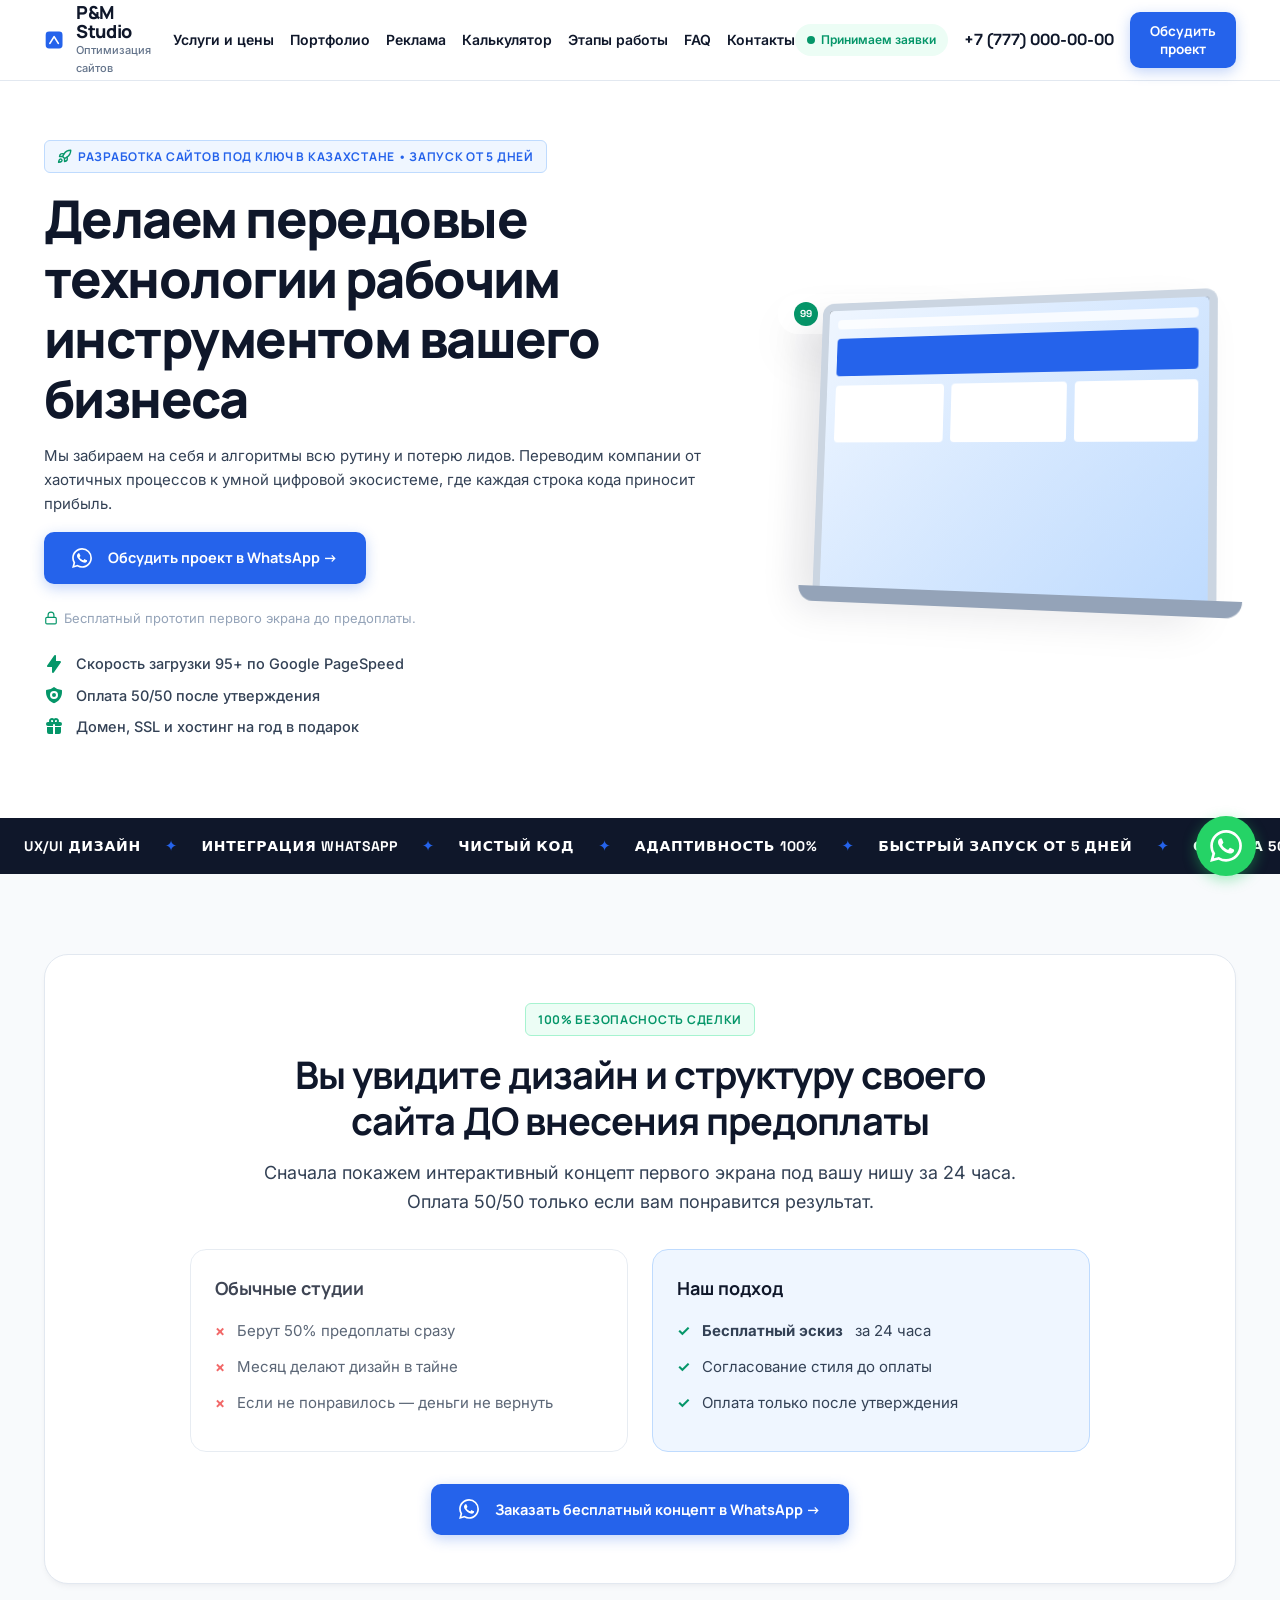
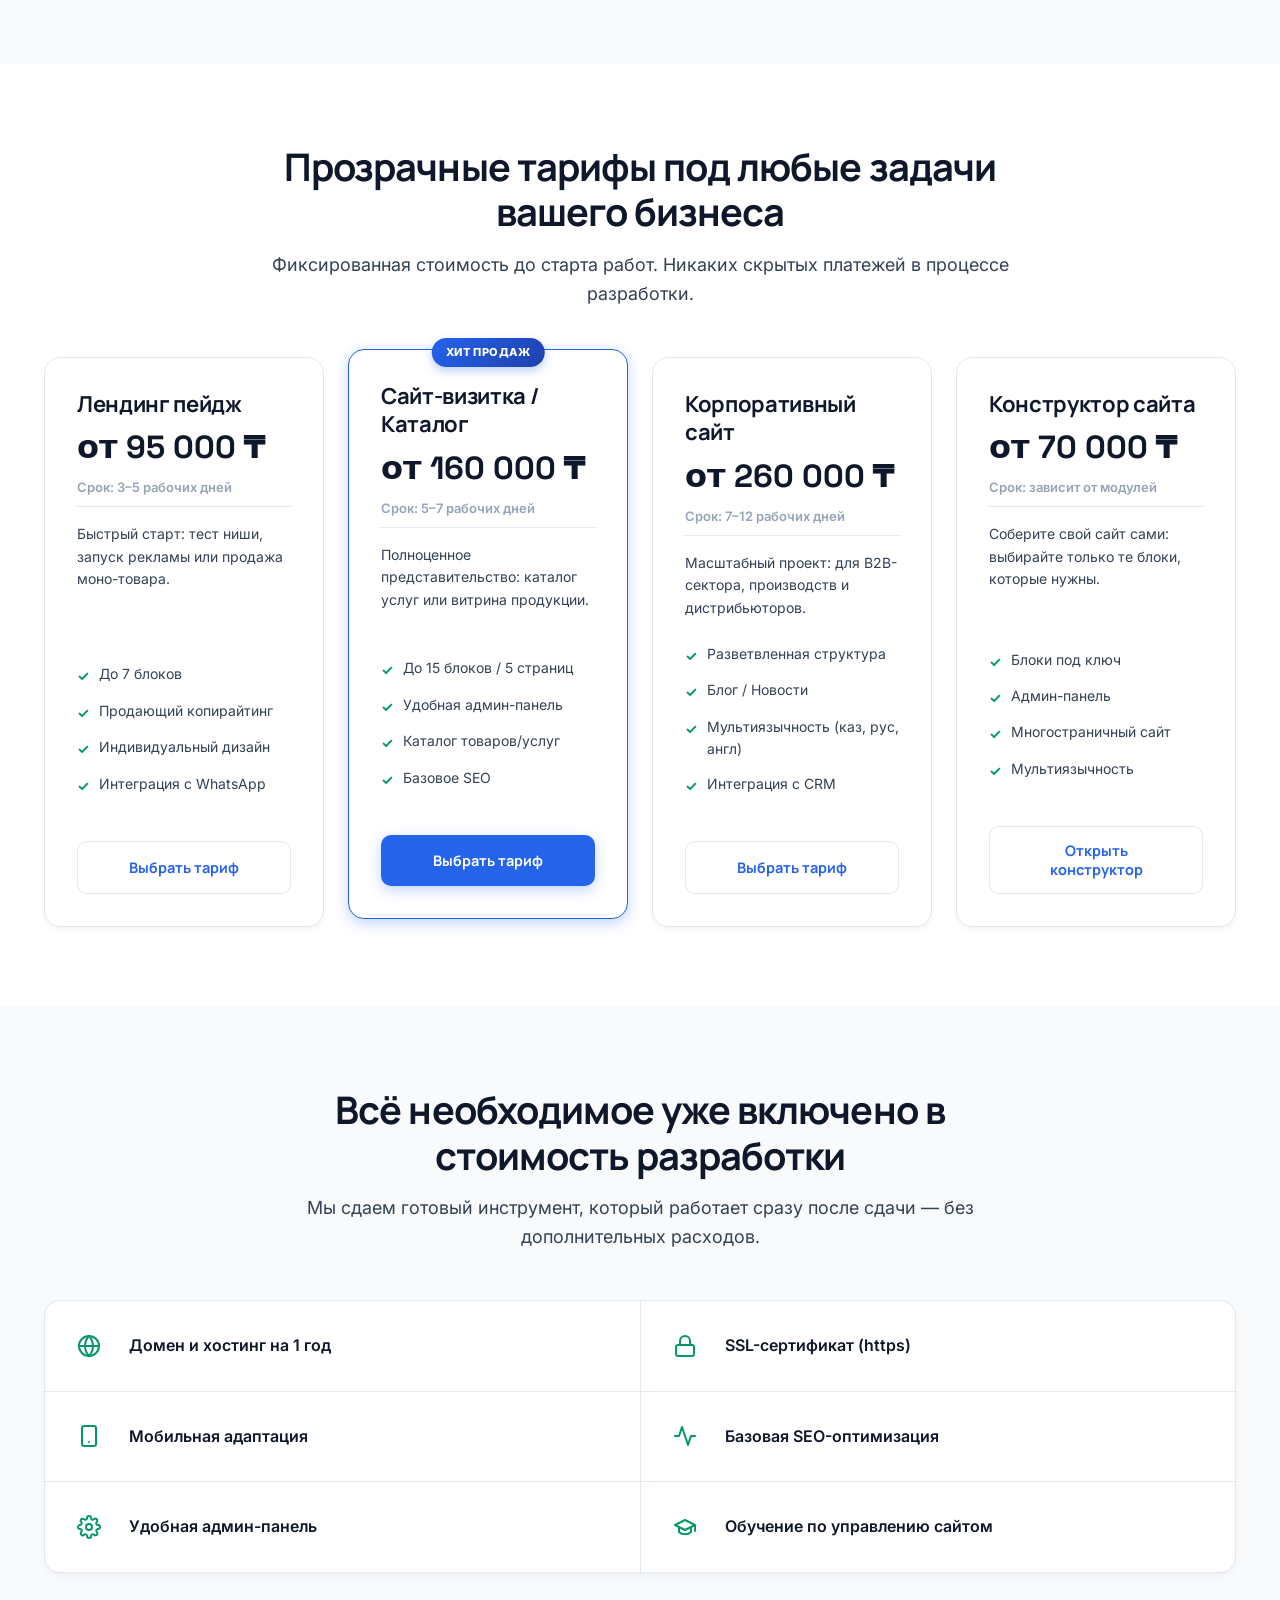
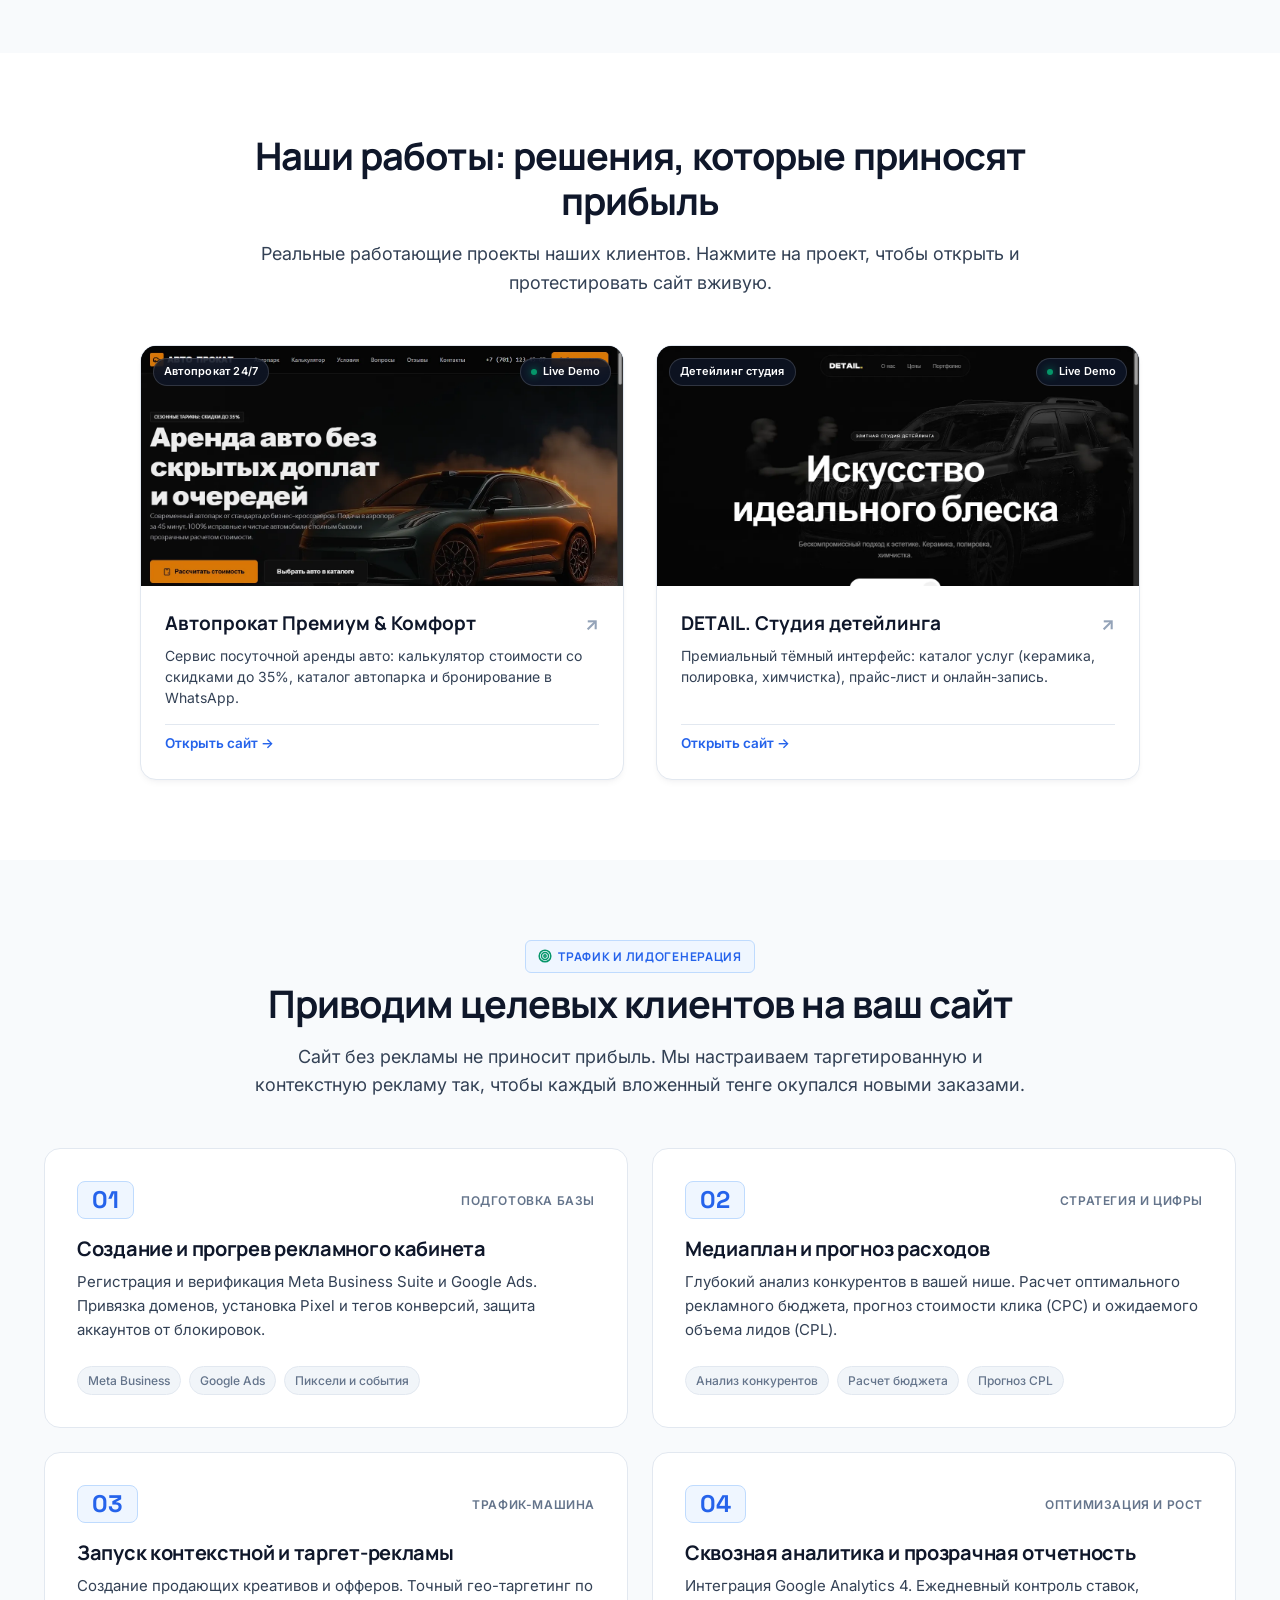
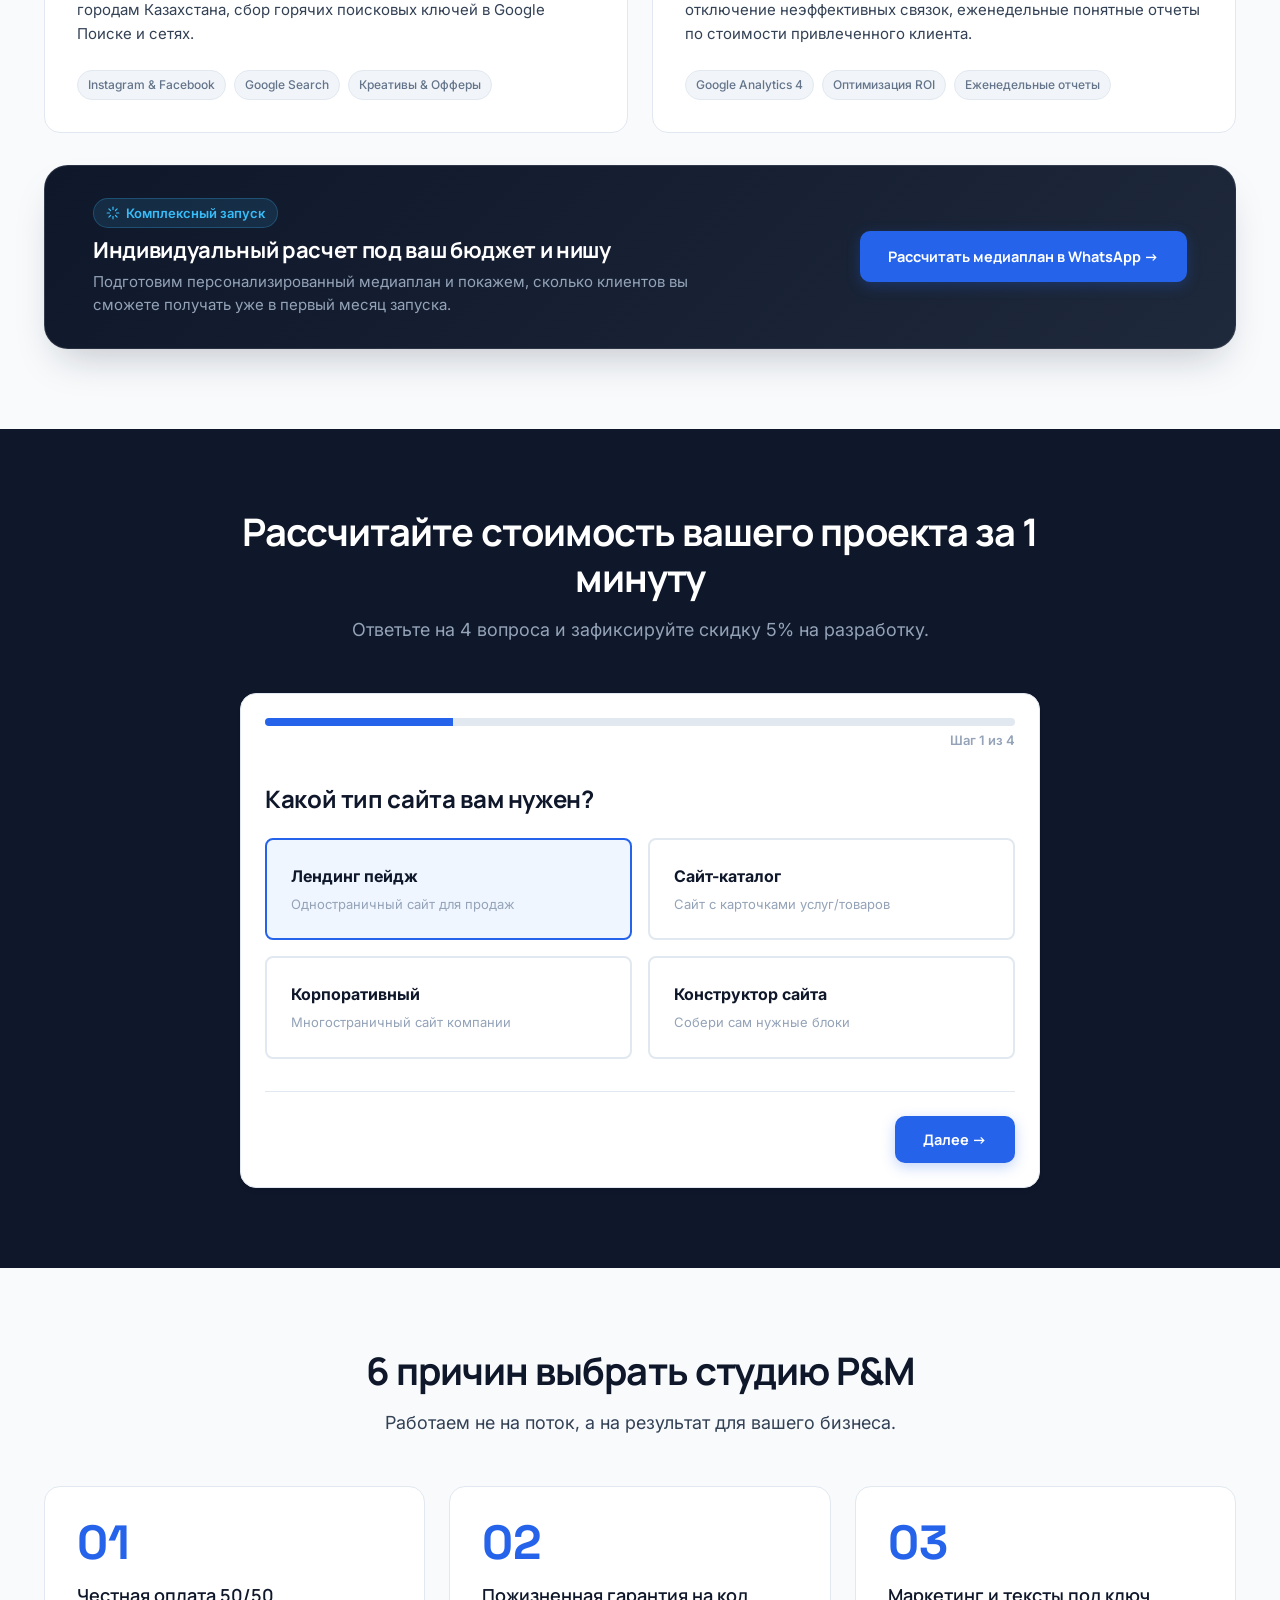
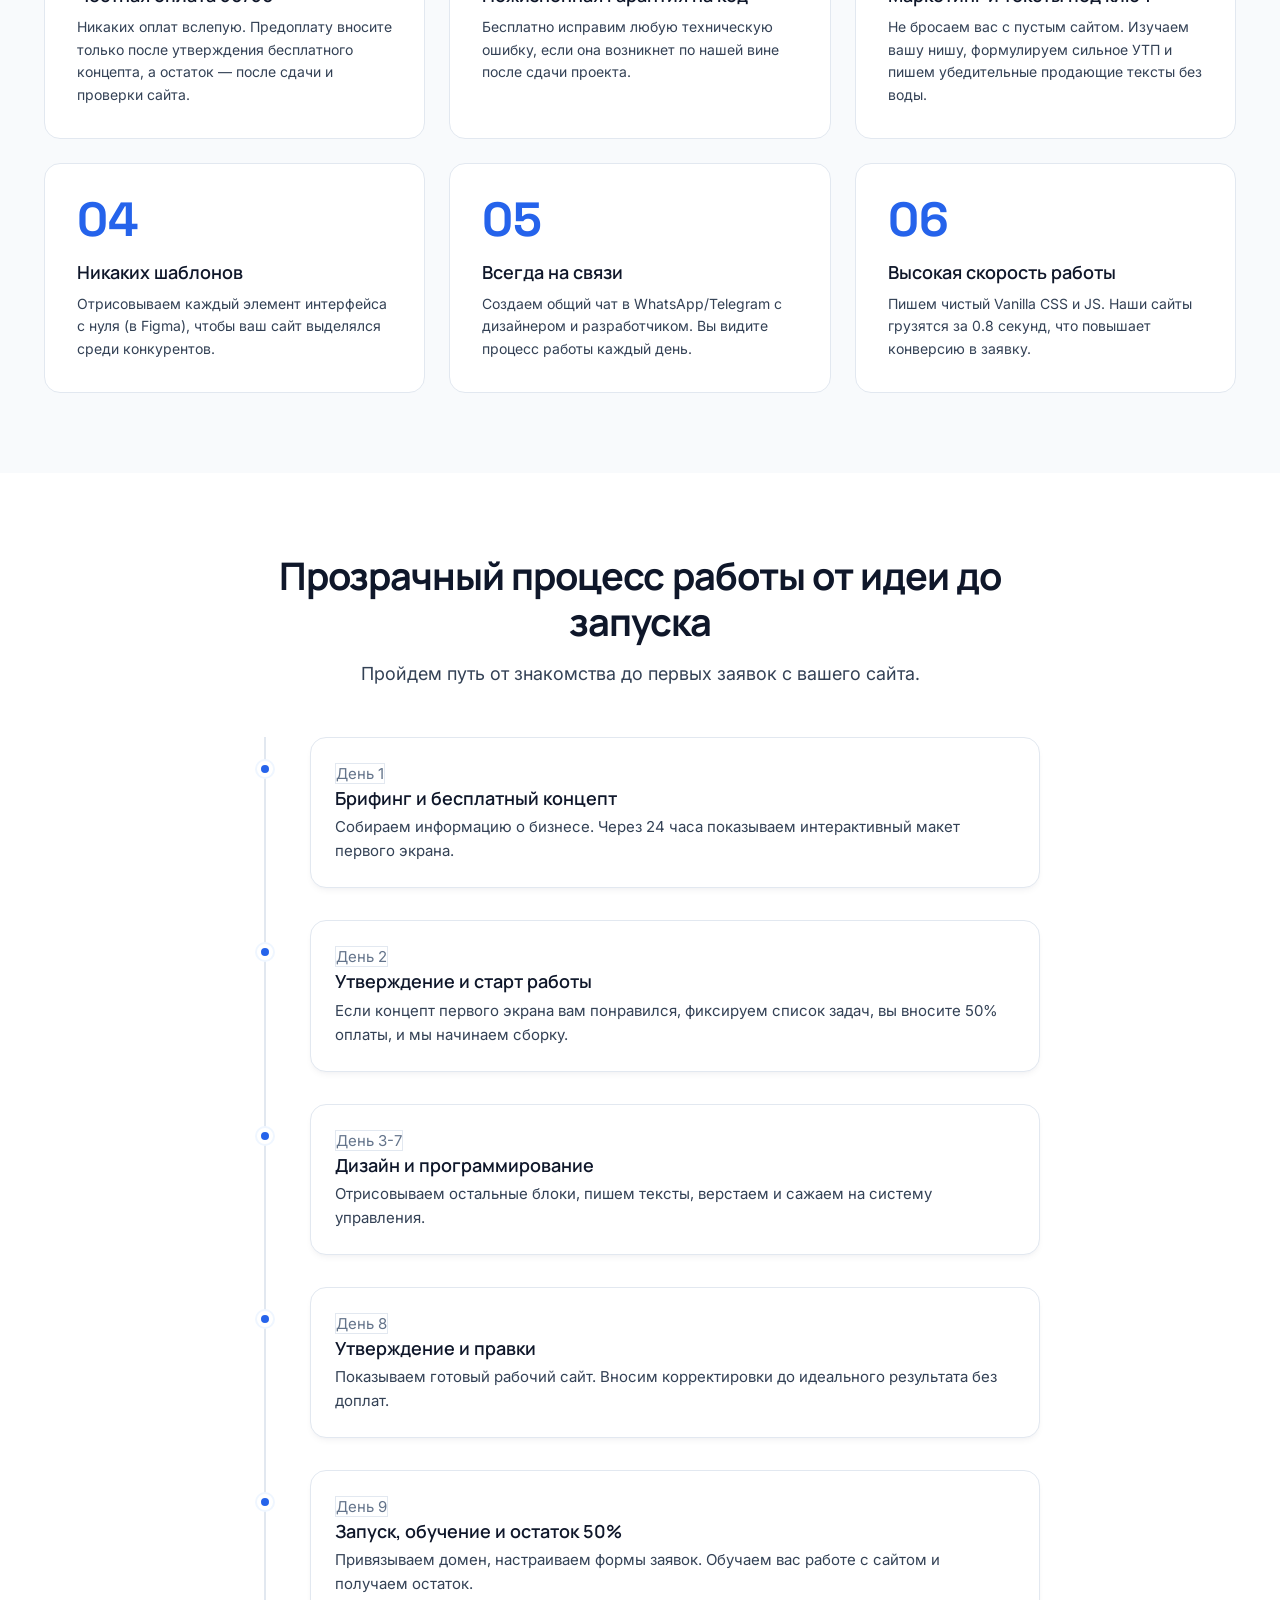
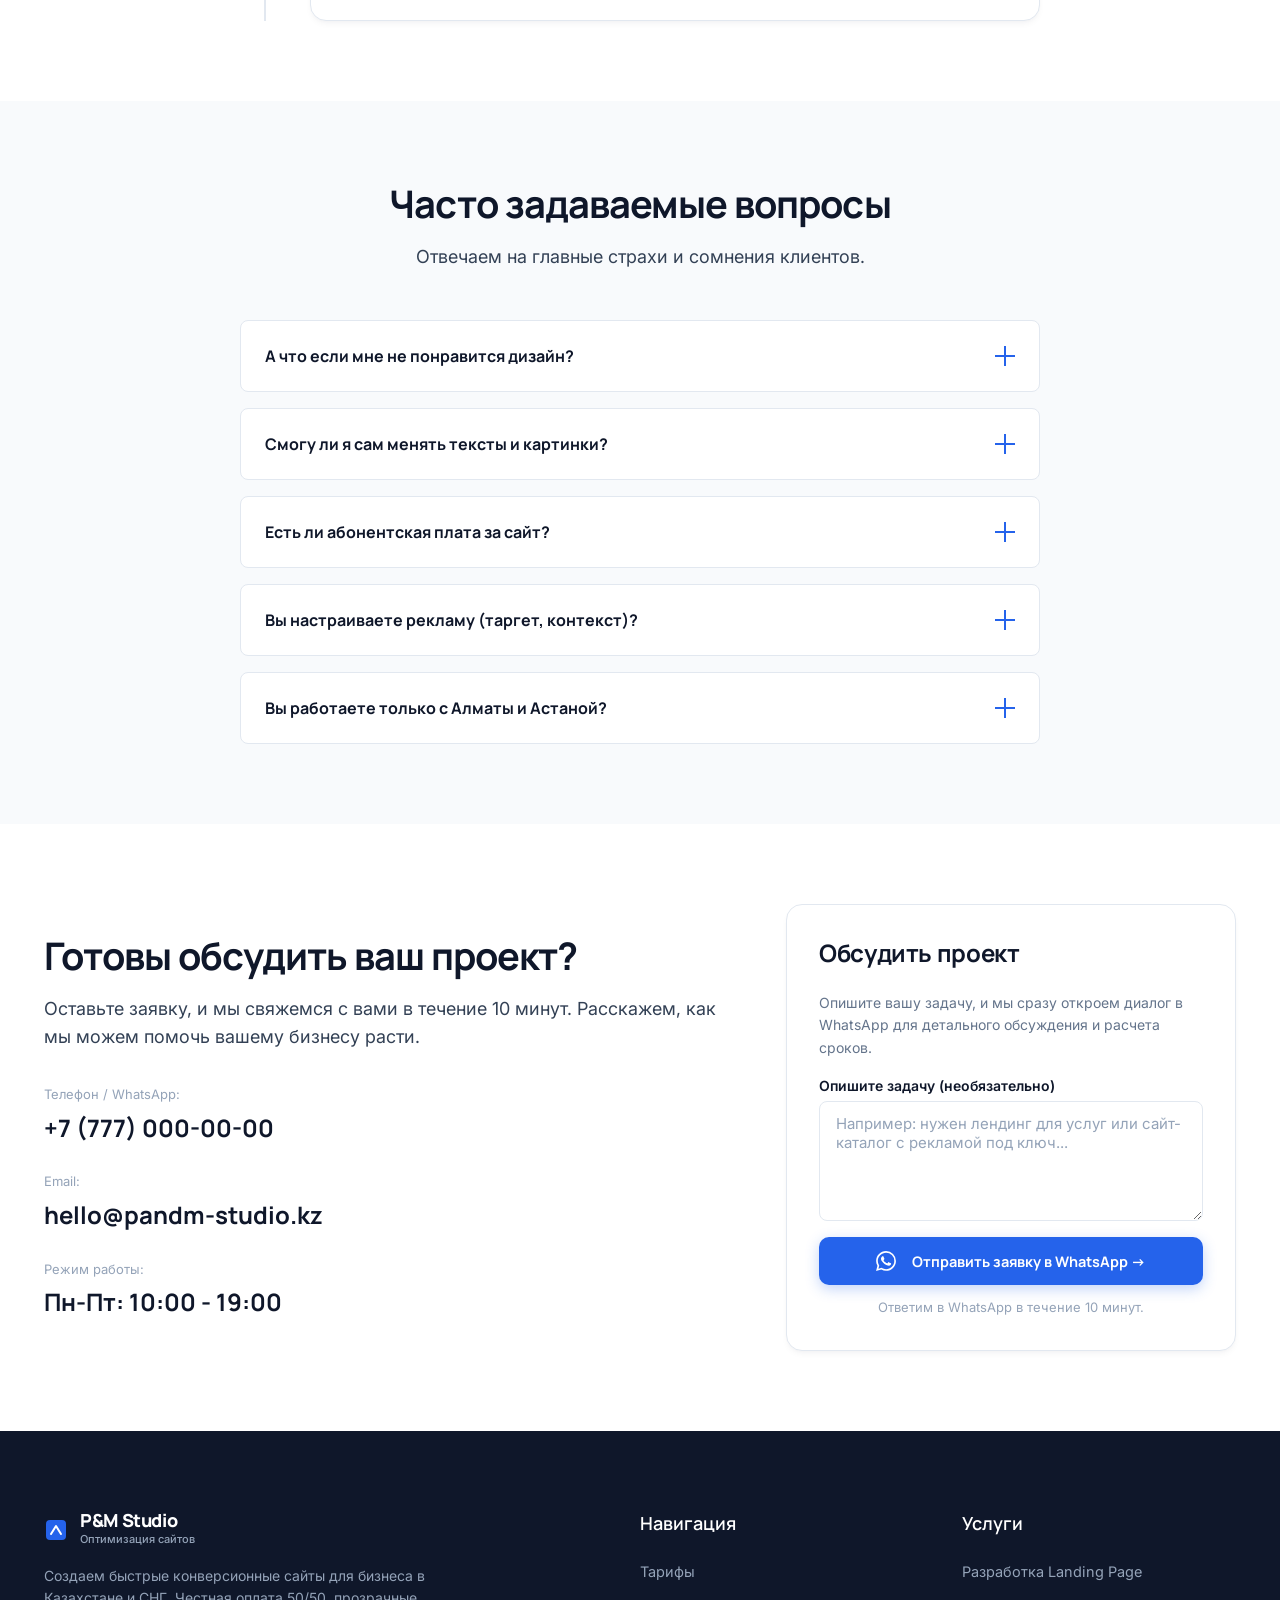
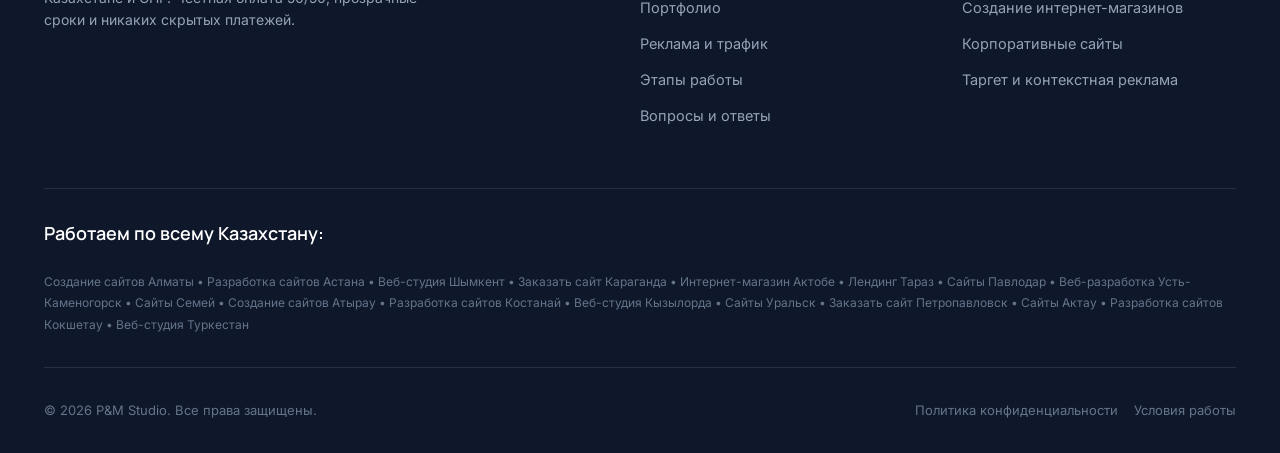
==== commit e700e960: "feat(portfolio): add real projects (Avtoprokat & Detailing) with WebP screenshots and live demo link" ====
--- a/index.html
+++ b/index.html
@@ -347,36 +347,51 @@
             <div class="container">
                 <div class="section-header">
                     <h2 class="section-title">Наши работы: решения, которые приносят прибыль</h2>
-                    <p class="section-subtitle">Посмотрите интерактивные макеты реальных проектов прямо здесь — без перехода на внешние сайты.</p>
+                    <p class="section-subtitle">Реальные работающие проекты наших клиентов. Нажмите на проект, чтобы открыть и протестировать сайт вживую.</p>
                 </div>
                 
                 <div class="portfolio-simple-grid">
-                    <a href="https://wa.me/77770000000?text=Хочу%20узнать%20подробнее%20про%20Aura%20Jewelry" target="_blank" class="portfolio-grid-item card">
-                        <div class="portfolio-grid-image" style="background: #0F172A; color: white;">Aura Jewelry</div>
+                    <!-- Проект 1: Автопрокат -->
+                    <a href="https://wateri1.github.io/marketing_avtoprokat/" target="_blank" rel="noopener noreferrer" class="portfolio-grid-item card">
+                        <div class="portfolio-grid-image">
+                            <img src="images/portfolio_avtoprokat.webp" alt="Автопрокат Премиум & Комфорт — сайт аренды авто" loading="lazy">
+                            <span class="portfolio-badge">Автопрокат 24/7</span>
+                            <span class="portfolio-live-badge">
+                                <span class="portfolio-live-dot"></span>
+                                Live Demo
+                            </span>
+                        </div>
                         <div class="portfolio-grid-info">
-                            <h4 class="portfolio-name">Aura Jewelry</h4>
-                            <p class="portfolio-niche">Премиальный интернет-магазин ювелирных изделий</p>
+                            <div class="portfolio-header-row">
+                                <h4 class="portfolio-name">Автопрокат Премиум & Комфорт</h4>
+                                <span class="portfolio-link-icon" aria-hidden="true">&nearr;</span>
+                            </div>
+                            <p class="portfolio-niche">Сервис посуточной аренды авто: калькулятор стоимости со скидками до 35%, каталог автопарка и бронирование в WhatsApp.</p>
+                            <div class="portfolio-footer-row">
+                                <span class="portfolio-action-link">Открыть сайт &rarr;</span>
+                            </div>
                         </div>
                     </a>
-                    <a href="https://wa.me/77770000000?text=Хочу%20узнать%20подробнее%20про%20StroyTrans%20Logistic" target="_blank" class="portfolio-grid-item card">
-                        <div class="portfolio-grid-image" style="background: #059669; color: white;">StroyTrans Logistic</div>
+
+                    <!-- Проект 2: Детейлинг -->
+                    <a href="https://wateri1.github.io/detailing-site/" target="_blank" rel="noopener noreferrer" class="portfolio-grid-item card">
+                        <div class="portfolio-grid-image">
+                            <img src="images/portfolio_detailing.webp" alt="DETAIL. — Студия премиального детейлинга" loading="lazy">
+                            <span class="portfolio-badge">Детейлинг студия</span>
+                            <span class="portfolio-live-badge">
+                                <span class="portfolio-live-dot"></span>
+                                Live Demo
+                            </span>
+                        </div>
                         <div class="portfolio-grid-info">
-                            <h4 class="portfolio-name">StroyTrans Logistic</h4>
-                            <p class="portfolio-niche">Корпоративный сайт грузоперевозок по Казахстану и СНГ</p>
-                        </div>
-                    </a>
-                    <a href="https://wa.me/77770000000?text=Хочу%20узнать%20подробнее%20про%20Medica%20Clinic" target="_blank" class="portfolio-grid-item card">
-                        <div class="portfolio-grid-image" style="background: #EFF6FF; color: #2563EB;">Medica Clinic</div>
-                        <div class="portfolio-grid-info">
-                            <h4 class="portfolio-name">Medica Clinic</h4>
-                            <p class="portfolio-niche">Медицинский центр с онлайн-записью к врачам</p>
-                        </div>
-                    </a>
-                    <a href="https://wa.me/77770000000?text=Хочу%20узнать%20подробнее%20про%20SmartHome%20Almaty" target="_blank" class="portfolio-grid-item card">
-                        <div class="portfolio-grid-image" style="background: #F59E0B; color: white;">SmartHome Almaty</div>
-                        <div class="portfolio-grid-info">
-                            <h4 class="portfolio-name">SmartHome Almaty</h4>
-                            <p class="portfolio-niche">Лендинг с квизом для систем умного дома</p>
+                            <div class="portfolio-header-row">
+                                <h4 class="portfolio-name">DETAIL. Студия детейлинга</h4>
+                                <span class="portfolio-link-icon" aria-hidden="true">&nearr;</span>
+                            </div>
+                            <p class="portfolio-niche">Премиальный тёмный интерфейс: каталог услуг (керамика, полировка, химчистка), прайс-лист и онлайн-запись.</p>
+                            <div class="portfolio-footer-row">
+                                <span class="portfolio-action-link">Открыть сайт &rarr;</span>
+                            </div>
                         </div>
                     </a>
                 </div>
@@ -385,8 +400,6 @@
                 <div class="portfolio-dots" id="portfolio-dots">
                     <span class="portfolio-dot active" data-index="0"></span>
                     <span class="portfolio-dot" data-index="1"></span>
-                    <span class="portfolio-dot" data-index="2"></span>
-                    <span class="portfolio-dot" data-index="3"></span>
                 </div>
             </div>
         </section>
--- a/css/components.css
+++ b/css/components.css
@@ -840,29 +840,141 @@
 }
 
 .portfolio-grid-image {
-    height: 250px;
-    font-size: 24px;
-    font-weight: 700;
-    display: flex;
-    align-items: center;
-    justify-content: center;
-    font-family: var(--font-display);
+    height: 240px;
+    position: relative;
+    overflow: hidden;
+    background-color: #0F172A;
+    display: block;
+}
+
+.portfolio-grid-image img {
+    width: 100%;
+    height: 100%;
+    object-fit: cover;
+    object-position: top center;
+    transition: transform 0.4s cubic-bezier(0.16, 1, 0.3, 1);
+    display: block;
+}
+
+.portfolio-grid-item:hover .portfolio-grid-image img {
+    transform: scale(1.05);
+}
+
+.portfolio-badge {
+    position: absolute;
+    top: 12px;
+    left: 12px;
+    background: rgba(15, 23, 42, 0.75);
+    backdrop-filter: blur(8px);
+    color: #fff;
+    padding: 4px 10px;
+    border-radius: var(--radius-pill);
+    font-size: 11px;
+    font-weight: 600;
+    letter-spacing: 0.02em;
+    border: 1px solid rgba(255, 255, 255, 0.15);
+    z-index: 2;
+}
+
+.portfolio-live-badge {
+    position: absolute;
+    top: 12px;
+    right: 12px;
+    background: rgba(15, 23, 42, 0.85);
+    backdrop-filter: blur(8px);
+    color: #fff;
+    padding: 4px 10px;
+    border-radius: var(--radius-pill);
+    font-size: 11px;
+    font-weight: 600;
+    display: inline-flex;
+    align-items: center;
+    gap: 6px;
+    border: 1px solid rgba(255, 255, 255, 0.15);
+    z-index: 2;
+}
+
+.portfolio-live-dot {
+    width: 6px;
+    height: 6px;
+    border-radius: 50%;
+    background-color: var(--color-trust-green);
+    box-shadow: 0 0 8px var(--color-trust-green);
+    animation: livePulse 2s infinite ease-in-out;
+}
+
+@keyframes livePulse {
+    0%, 100% { opacity: 1; transform: scale(1); }
+    50% { opacity: 0.4; transform: scale(0.85); }
 }
 
 .portfolio-grid-info {
     padding: var(--space-lg);
+    display: flex;
+    flex-direction: column;
+    flex-grow: 1;
+}
+
+.portfolio-header-row {
+    display: flex;
+    justify-content: space-between;
+    align-items: flex-start;
+    gap: 8px;
+    margin-bottom: 6px;
 }
 
 .portfolio-name {
-    margin-bottom: 8px;
+    margin: 0;
+    font-size: 19px;
+    font-weight: 700;
+    color: var(--color-text-main);
+    transition: color var(--transition-normal);
+}
+
+.portfolio-grid-item:hover .portfolio-name {
+    color: var(--color-primary);
+}
+
+.portfolio-link-icon {
     font-size: 18px;
+    color: var(--color-text-subtle);
     font-weight: 700;
+    transition: transform var(--transition-normal), color var(--transition-normal);
+}
+
+.portfolio-grid-item:hover .portfolio-link-icon {
+    transform: translate(3px, -3px);
+    color: var(--color-primary);
 }
 
 .portfolio-niche {
     font-size: 14px;
+    line-height: 1.5;
     color: var(--color-text-body);
     margin: 0;
+    flex-grow: 1;
+}
+
+.portfolio-footer-row {
+    margin-top: var(--space-md);
+    padding-top: var(--space-sm);
+    border-top: 1px solid var(--color-border-subtle);
+    display: flex;
+    align-items: center;
+}
+
+.portfolio-action-link {
+    font-size: 13.5px;
+    font-weight: 600;
+    color: var(--color-primary);
+    display: inline-flex;
+    align-items: center;
+    gap: 4px;
+    transition: color var(--transition-normal);
+}
+
+.portfolio-grid-item:hover .portfolio-action-link {
+    color: var(--color-primary-active);
 }
 
 .portfolio-dots {
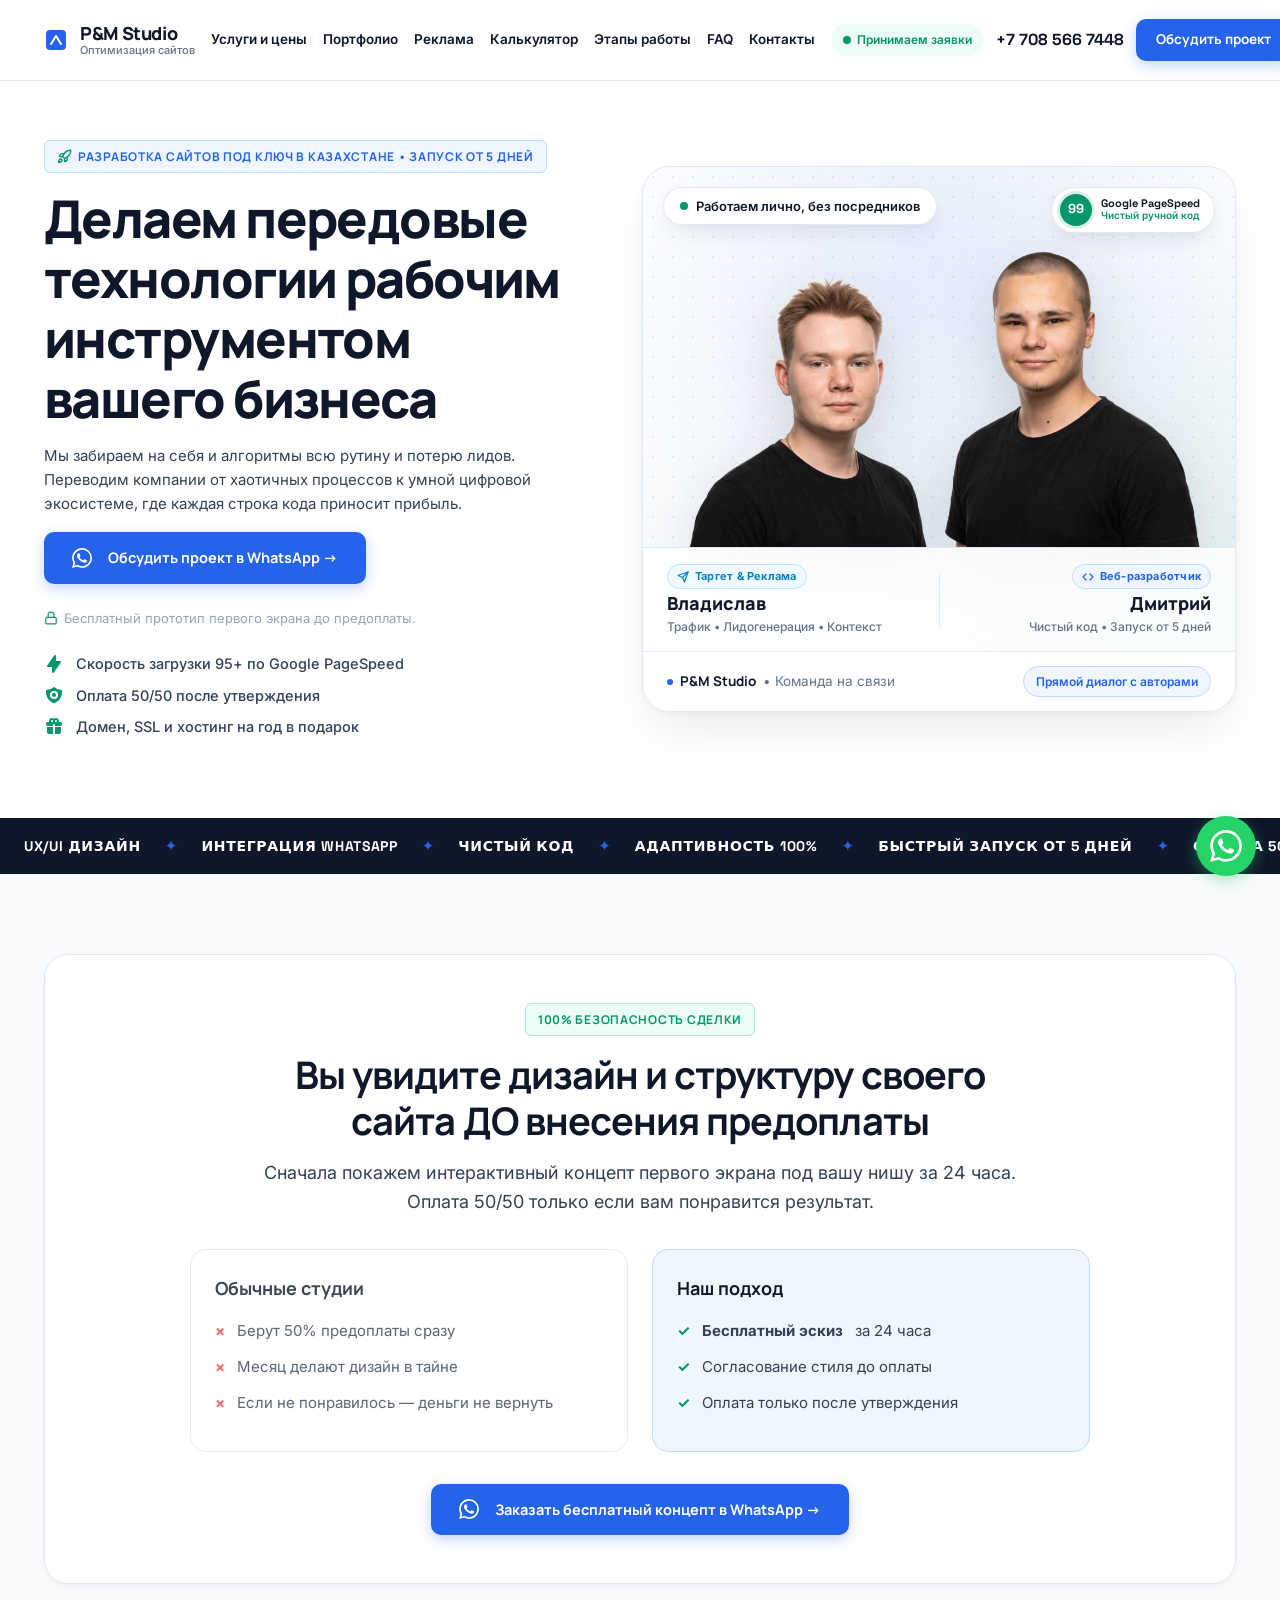
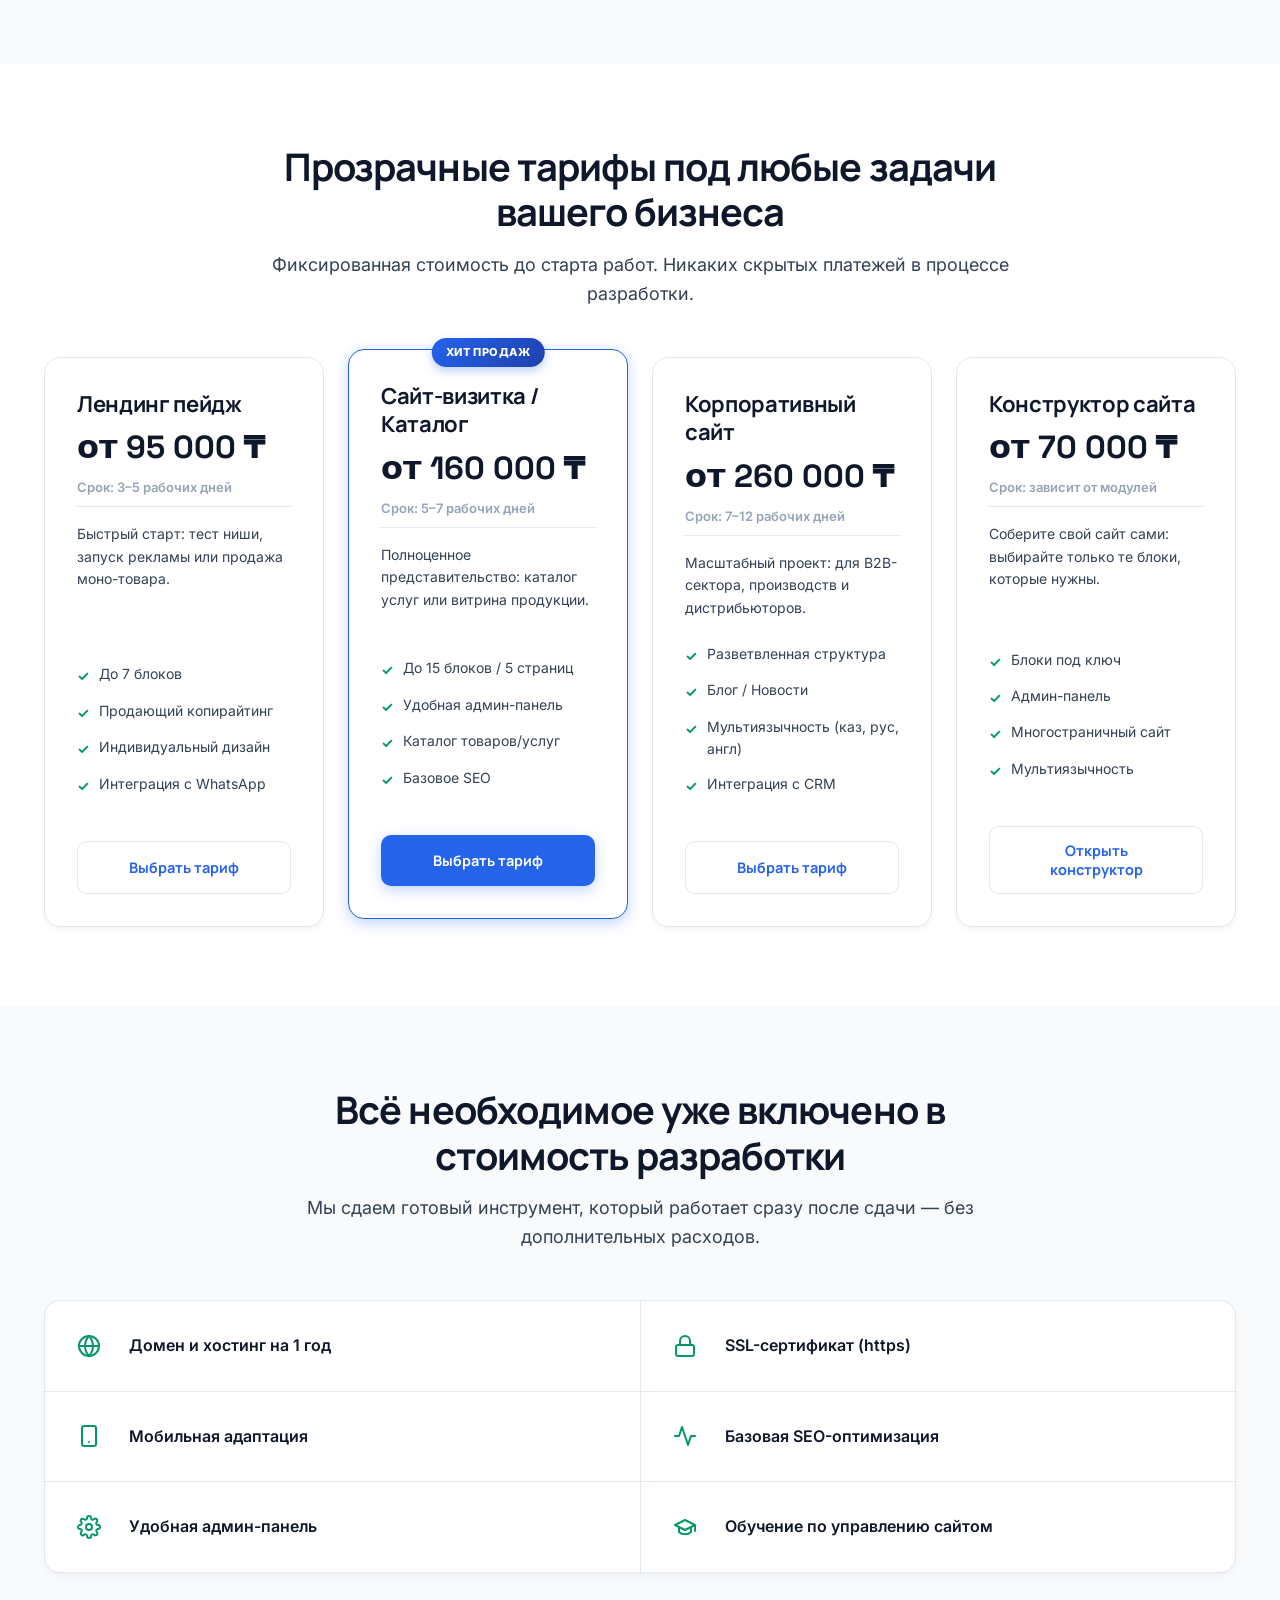
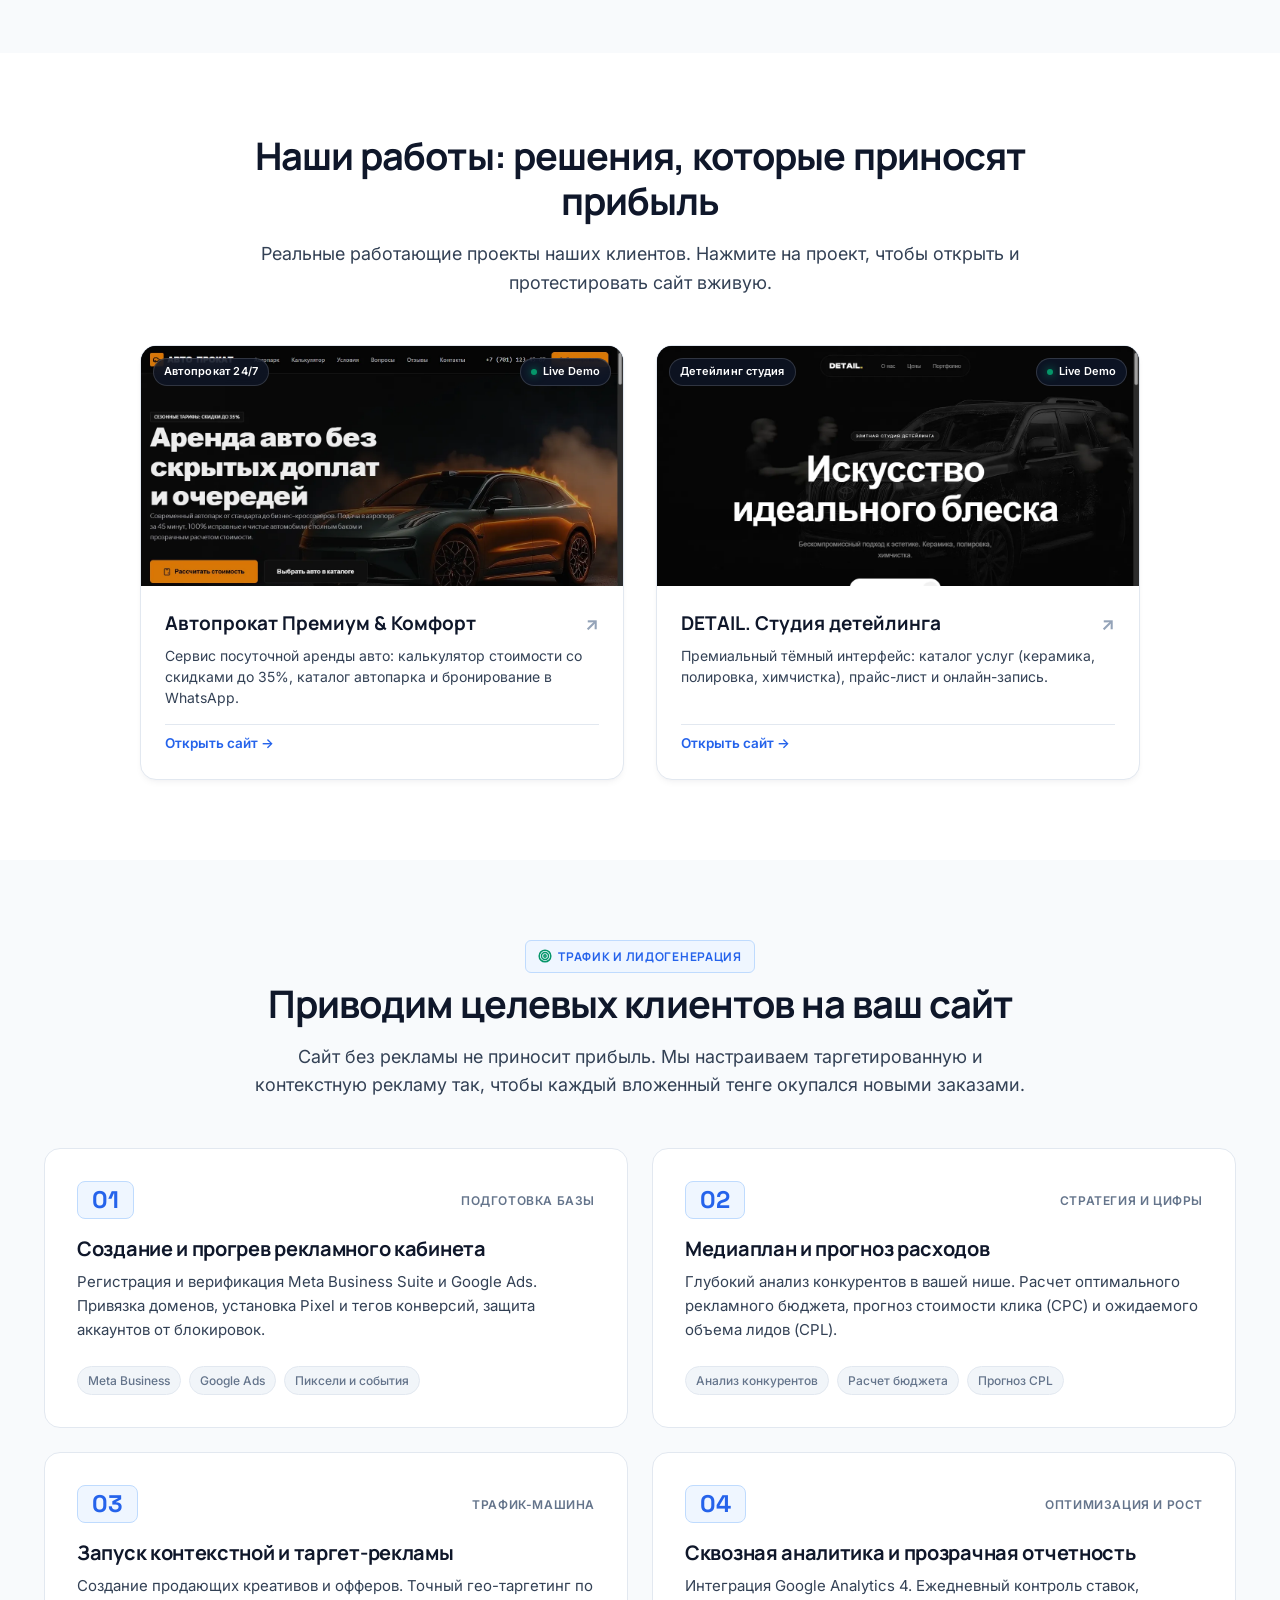
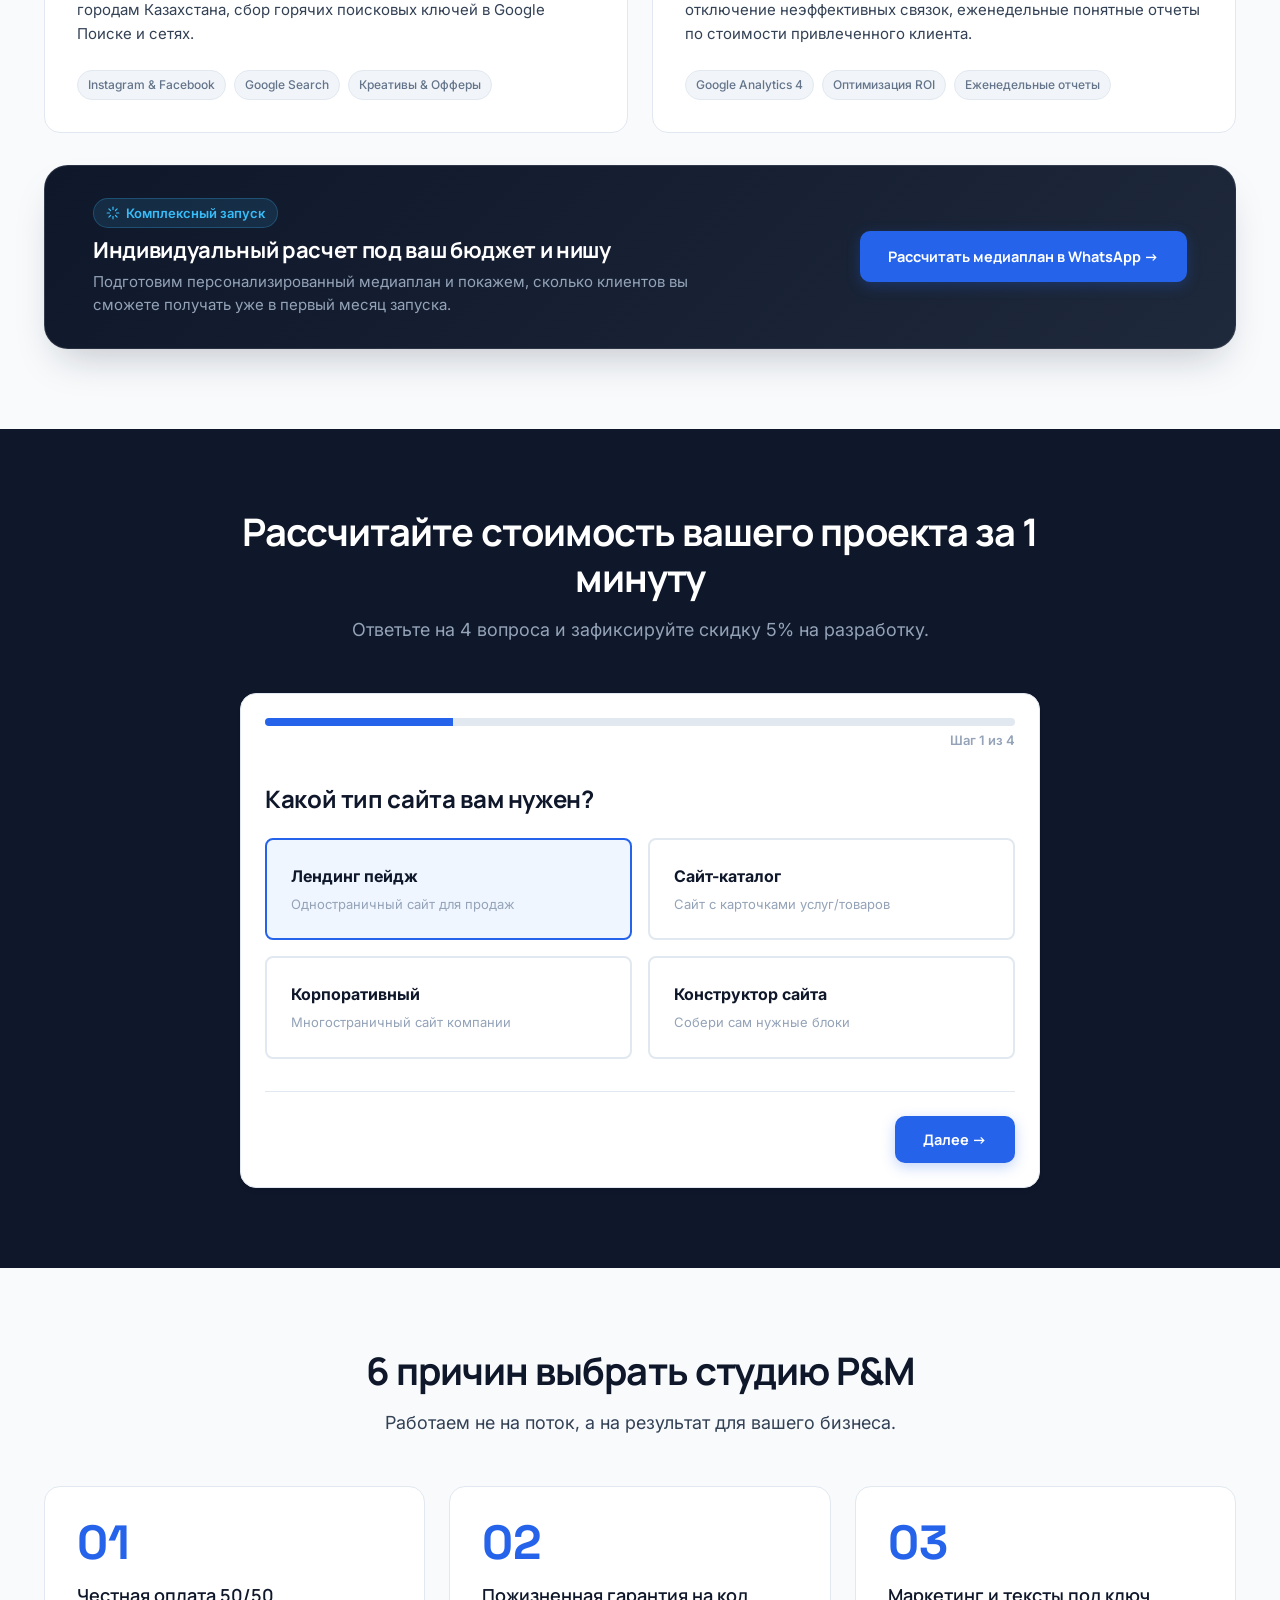
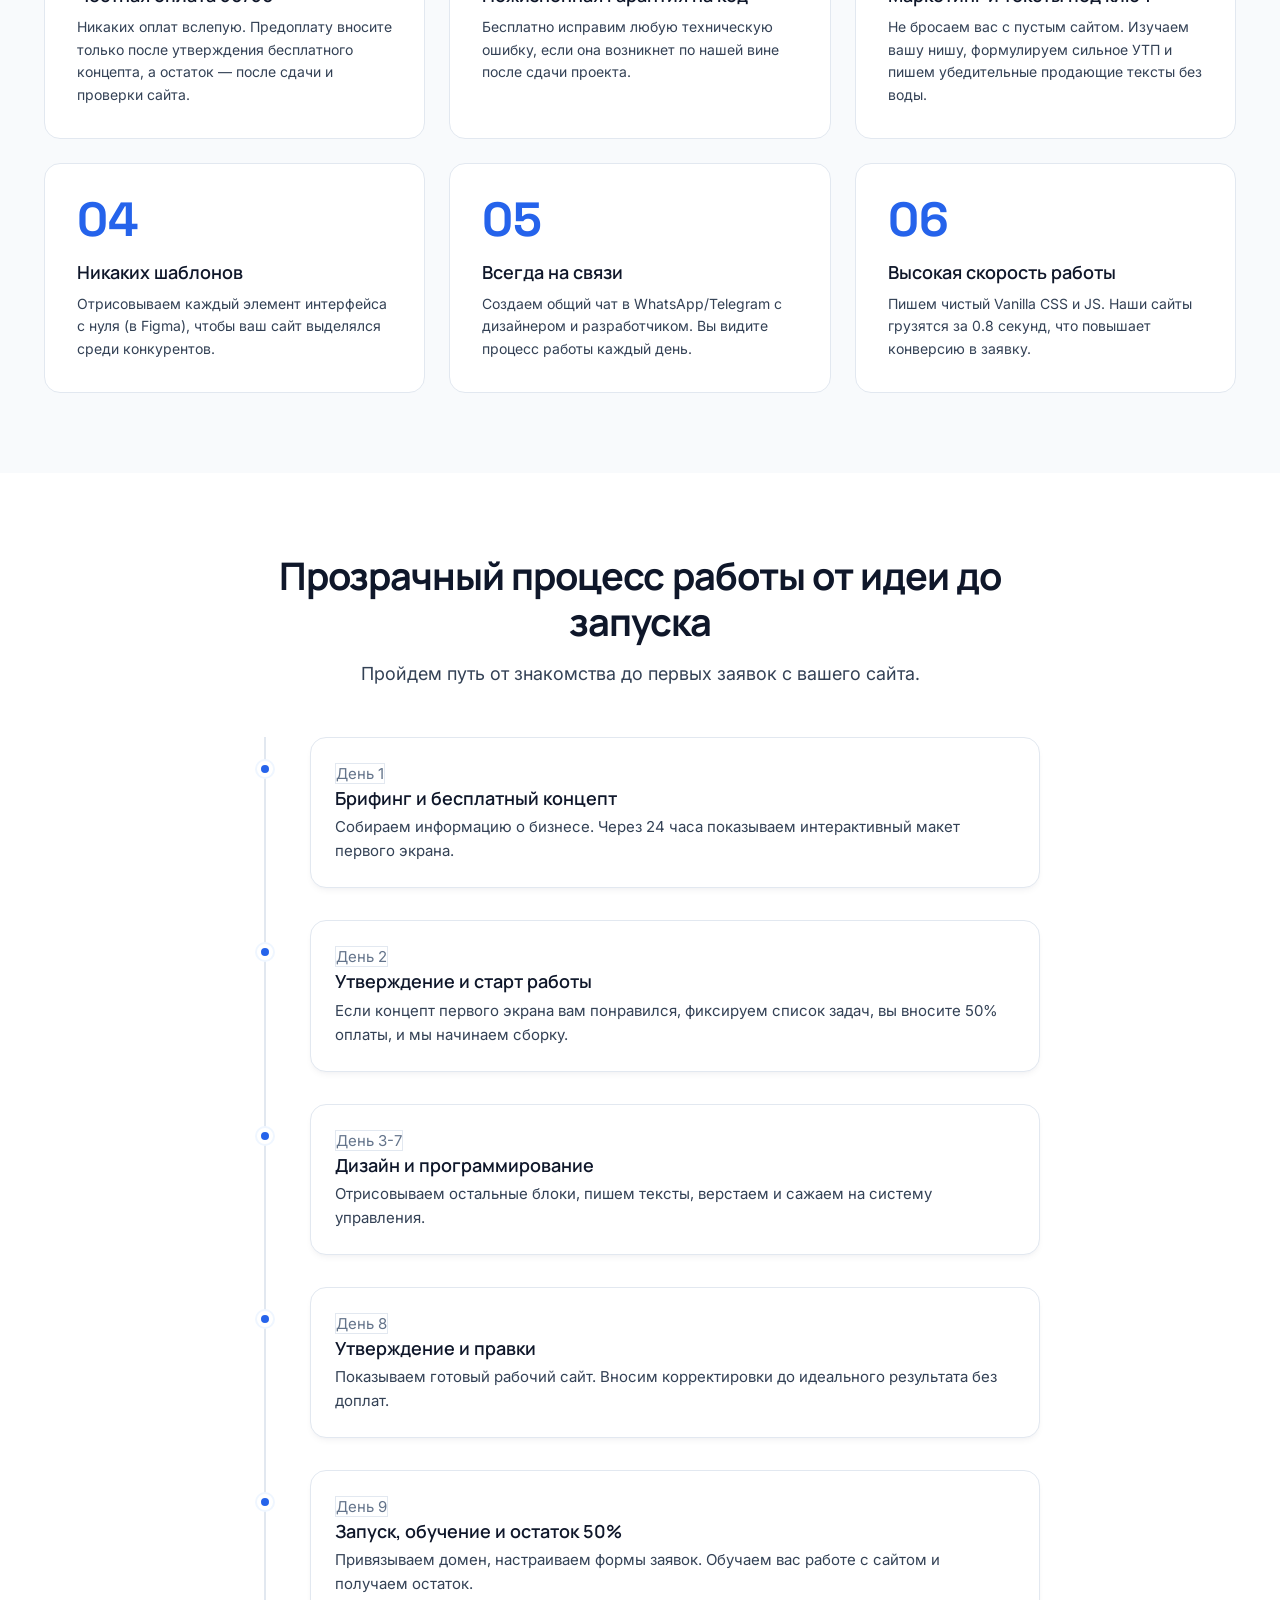
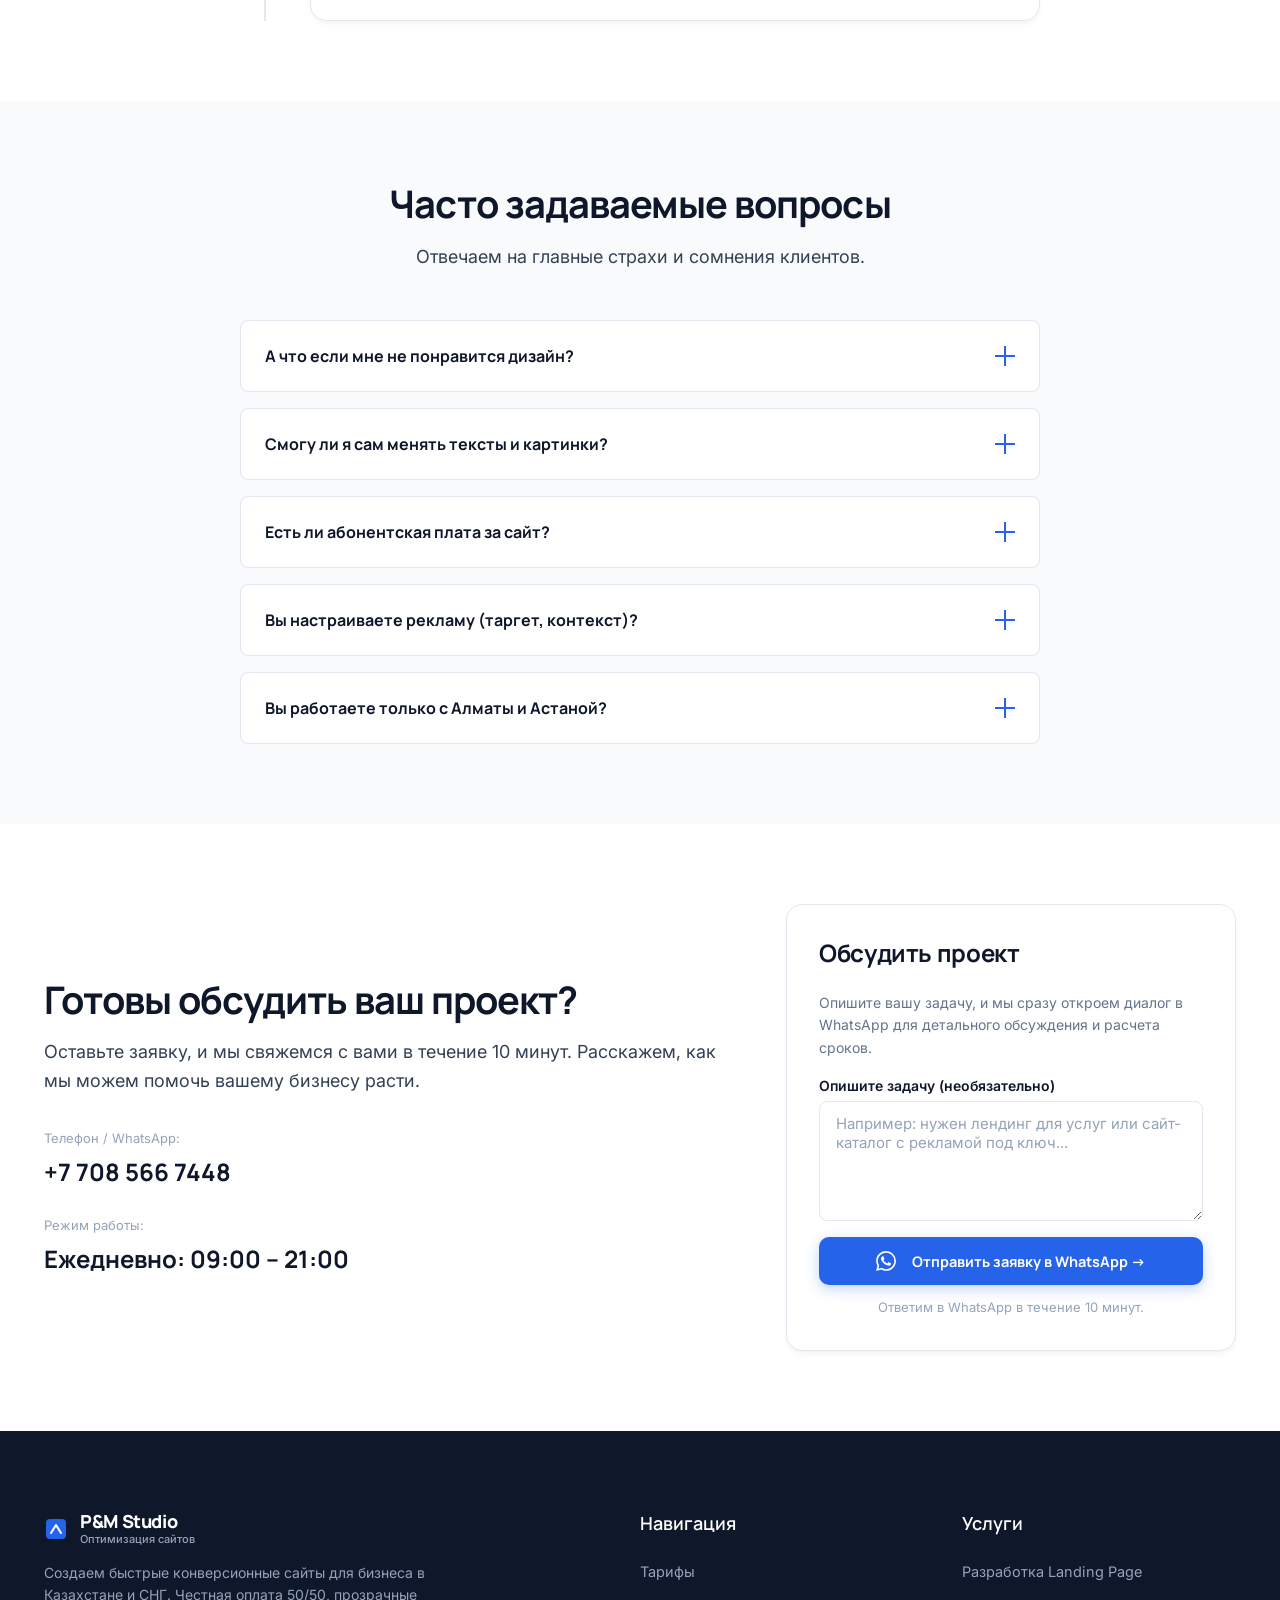
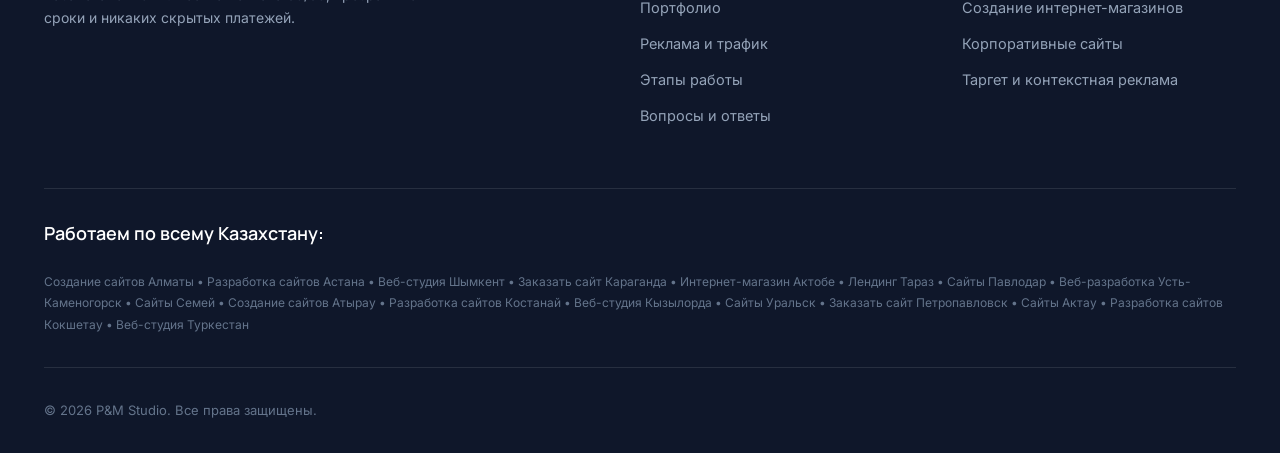
==== commit 691e5dde: "feat: add team showcase, update real phone +7 708 566 7448, fix logo wrap and whatsapp bullets" ====
--- a/index.html
+++ b/index.html
@@ -30,7 +30,7 @@
       "url": "https://pandm-studio.kz",
       "logo": "https://pandm-studio.kz/logo.png",
       "description": "Разработка умных сайтов для бизнеса в Казахстане.",
-      "telephone": "+77770000000",
+      "telephone": "+77085667448",
       "address": {
         "@type": "PostalAddress",
         "addressLocality": "Алматы",
@@ -72,8 +72,8 @@
                     <span class="status-dot"></span>
                     <span class="status-text">Принимаем заявки</span>
                 </div>
-                <a href="tel:+77770000000" class="header-phone">+7 (777) 000-00-00</a>
-                <button class="btn btn-primary btn-sm" onclick="openModal('contactModal')">Обсудить проект</button>
+                <a href="tel:+77085667448" class="header-phone">+7 708 566 7448</a>
+                <a href="https://wa.me/77085667448?text=Здравствуйте!%20Хочу%20обсудить%20проект%20сайта" target="_blank" class="btn btn-primary btn-sm" style="display: inline-flex; align-items: center; justify-content: center; text-decoration: none;">Обсудить проект</a>
                 <button class="burger-btn" aria-label="Открыть меню">
                     <span></span><span></span><span></span>
                 </button>
@@ -94,7 +94,7 @@
                     <p class="hero-subtitle">Мы забираем на себя и алгоритмы всю рутину и потерю лидов. Переводим компании от хаотичных процессов к умной цифровой экосистеме, где каждая строка кода приносит прибыль.</p>
                     
                     <div class="hero-cta-action" style="margin-bottom: var(--space-md);">
-                        <a href="https://wa.me/77770000000?text=Здравствуйте!%20Хочу%20обсудить%20проект%20сайта" target="_blank" class="btn btn-primary btn-lg" style="display: inline-flex; align-items: center; justify-content: center; text-decoration: none;">
+                        <a href="https://wa.me/77085667448?text=Здравствуйте!%20Хочу%20обсудить%20проект%20сайта" target="_blank" class="btn btn-primary btn-lg" style="display: inline-flex; align-items: center; justify-content: center; text-decoration: none;">
                             <svg width="20" height="20" viewBox="0 0 24 24" fill="currentColor" style="margin-right: 8px;"><path d="M17.472 14.382c-.297-.149-1.758-.867-2.03-.967-.273-.099-.471-.148-.67.15-.197.297-.767.966-.94 1.164-.173.199-.347.223-.644.075-.297-.15-1.255-.463-2.39-1.475-.883-.788-1.48-1.761-1.653-2.059-.173-.297-.018-.458.13-.606.134-.133.298-.347.446-.52.149-.174.198-.298.298-.497.099-.198.05-.371-.025-.52-.075-.149-.669-1.612-.916-2.207-.242-.579-.487-.5-.669-.51a12.8 12.8 0 0 0-.57-.01c-.198 0-.52.074-.792.372-.272.297-1.04 1.016-1.04 2.479 0 1.462 1.065 2.875 1.213 3.074.149.198 2.096 3.2 5.077 4.487.709.306 1.262.489 1.694.625.712.227 1.36.195 1.871.118.571-.085 1.758-.719 2.006-1.413.248-.694.248-1.289.173-1.413-.074-.124-.272-.198-.57-.347m-5.421 7.403h-.004a9.87 9.87 0 0 1-5.031-1.378l-.361-.214-3.741.982.998-3.648-.235-.374a9.86 9.86 0 0 1-1.51-5.26c.001-5.45 4.436-9.884 9.888-9.884 2.64 0 5.122 1.03 6.988 2.898a9.825 9.825 0 0 1 2.893 6.994c-.003 5.45-4.437 9.884-9.885 9.884m8.413-18.297A11.815 11.815 0 0 0 12.05 0C5.495 0 .16 5.335.157 11.892c0 2.096.547 4.142 1.588 5.945L.057 24l6.305-1.654a11.882 11.882 0 0 0 5.683 1.448h.005c6.554 0 11.89-5.335 11.893-11.893a11.821 11.821 0 0 0-3.48-8.413Z"/></svg>
                             Обсудить проект в WhatsApp &rarr;
                         </a>
@@ -120,28 +120,64 @@
                     </ul>
                 </div>
                 <div class="hero-visual">
-                    <div class="laptop-mockup">
-                        <div class="laptop-screen">
-                            <div class="laptop-content bg-gradient">
-                                <div class="mockup-ui">
-                                    <div class="mockup-header"></div>
-                                    <div class="mockup-hero"></div>
-                                    <div class="mockup-cards">
-                                        <div class="m-card"></div>
-                                        <div class="m-card"></div>
-                                        <div class="m-card"></div>
-                                    </div>
+                    <div class="hero-team-card">
+                        <!-- Ambient backdrop glow & tech grid -->
+                        <div class="hero-team-backdrop"></div>
+                        
+                        <!-- Floating badge: Real humans / Direct contact -->
+                        <div class="floating-badge badge-direct">
+                            <span class="pulse-indicator"></span>
+                            <span class="badge-text">Работаем лично, без посредников</span>
+                        </div>
+
+                        <!-- Floating badge: Speed & Handcrafted code -->
+                        <div class="floating-badge badge-speed">
+                            <div class="circle pulse-green">99</div>
+                            <div class="badge-meta">
+                                <span class="badge-title">Google PageSpeed</span>
+                                <span class="badge-sub">Чистый ручной код</span>
+                            </div>
+                        </div>
+
+                        <!-- Founders Photo -->
+                        <div class="hero-team-image-box">
+                            <picture>
+                                <source srcset="images/team.webp" type="image/webp">
+                                <img src="images/team.png" alt="Владислав и Дмитрий — команда P&M Studio" class="hero-team-img" width="1024" height="571" fetchpriority="high">
+                            </picture>
+                        </div>
+
+                        <!-- Roles & Names Grid (Left: Vladislav, Right: Dmitry) -->
+                        <div class="hero-team-members">
+                            <div class="team-member-col member-marketing">
+                                <div class="member-role-pill">
+                                    <svg width="12" height="12" viewBox="0 0 24 24" fill="none" stroke="currentColor" stroke-width="2.5" stroke-linecap="round" stroke-linejoin="round"><path d="m22 2-7 20-4-9-9-4Z"/><path d="M22 2 11 13"/></svg>
+                                    <span>Таргет & Реклама</span>
                                 </div>
-                            </div>
-                        </div>
-                        <div class="laptop-base"></div>
-                        
-                        <!-- Static metrics -->
-                        <div class="static-metrics-container">
-                            <div class="static-badge badge-speed">
-                                <div class="circle pulse-green">99</div>
-                                <span>Google PageSpeed</span>
-                            </div>
+                                <div class="member-name">Владислав</div>
+                                <div class="member-desc">Трафик • Лидогенерация • Контекст</div>
+                            </div>
+
+                            <div class="team-member-divider"></div>
+
+                            <div class="team-member-col member-dev">
+                                <div class="member-role-pill pill-dev">
+                                    <svg width="12" height="12" viewBox="0 0 24 24" fill="none" stroke="currentColor" stroke-width="2.5" stroke-linecap="round" stroke-linejoin="round"><polyline points="16 18 22 12 16 6"/><polyline points="8 6 2 12 8 18"/></svg>
+                                    <span>Веб-разработчик</span>
+                                </div>
+                                <div class="member-name">Дмитрий</div>
+                                <div class="member-desc">Чистый код • Запуск от 5 дней</div>
+                            </div>
+                        </div>
+
+                        <!-- Card Footer -->
+                        <div class="hero-team-footer">
+                            <div class="hero-team-brand">
+                                <span class="author-status-dot"></span>
+                                <span class="author-team-label">P&M Studio</span>
+                                <span class="author-role">• Команда на связи</span>
+                            </div>
+                            <span class="author-guarantee">Прямой диалог с авторами</span>
                         </div>
                     </div>
                 </div>
@@ -217,7 +253,7 @@
                     </div>
                     
                     <div class="concept-cta" style="display: flex; justify-content: center; margin-top: var(--space-xl);">
-                        <a href="https://wa.me/77770000000?text=Здравствуйте!%20Хочу%20получить%20бесплатный%20концепт%20первого%20экрана%20под%20мою%20нишу" target="_blank" class="btn btn-primary btn-lg" style="display: inline-flex; align-items: center; justify-content: center; text-decoration: none;">
+                        <a href="https://wa.me/77085667448?text=Здравствуйте!%20Хочу%20получить%20бесплатный%20концепт%20первого%20экрана%20под%20мою%20нишу" target="_blank" class="btn btn-primary btn-lg" style="display: inline-flex; align-items: center; justify-content: center; text-decoration: none;">
                             <svg width="20" height="20" viewBox="0 0 24 24" fill="currentColor" style="margin-right: 8px;"><path d="M17.472 14.382c-.297-.149-1.758-.867-2.03-.967-.273-.099-.471-.148-.67.15-.197.297-.767.966-.94 1.164-.173.199-.347.223-.644.075-.297-.15-1.255-.463-2.39-1.475-.883-.788-1.48-1.761-1.653-2.059-.173-.297-.018-.458.13-.606.134-.133.298-.347.446-.52.149-.174.198-.298.298-.497.099-.198.05-.371-.025-.52-.075-.149-.669-1.612-.916-2.207-.242-.579-.487-.5-.669-.51a12.8 12.8 0 0 0-.57-.01c-.198 0-.52.074-.792.372-.272.297-1.04 1.016-1.04 2.479 0 1.462 1.065 2.875 1.213 3.074.149.198 2.096 3.2 5.077 4.487.709.306 1.262.489 1.694.625.712.227 1.36.195 1.871.118.571-.085 1.758-.719 2.006-1.413.248-.694.248-1.289.173-1.413-.074-.124-.272-.198-.57-.347m-5.421 7.403h-.004a9.87 9.87 0 0 1-5.031-1.378l-.361-.214-3.741.982.998-3.648-.235-.374a9.86 9.86 0 0 1-1.51-5.26c.001-5.45 4.436-9.884 9.888-9.884 2.64 0 5.122 1.03 6.988 2.898a9.825 9.825 0 0 1 2.893 6.994c-.003 5.45-4.437 9.884-9.885 9.884m8.413-18.297A11.815 11.815 0 0 0 12.05 0C5.495 0 .16 5.335.157 11.892c0 2.096.547 4.142 1.588 5.945L.057 24l6.305-1.654a11.882 11.882 0 0 0 5.683 1.448h.005c6.554 0 11.89-5.335 11.893-11.893a11.821 11.821 0 0 0-3.48-8.413Z"/></svg>
                             Заказать бесплатный концепт в WhatsApp &rarr;
                         </a>
@@ -247,7 +283,7 @@
                             <li><span class="icon check">✓</span> Индивидуальный дизайн</li>
                             <li><span class="icon check">✓</span> Интеграция с WhatsApp</li>
                         </ul>
-                        <a href="https://wa.me/77770000000?text=Здравствуйте!%20Хочу%20заказать%20тариф%20Лендинг%20за%2095%20000%20тг" target="_blank" class="btn btn-secondary w-full">Выбрать тариф</a>
+                        <a href="https://wa.me/77085667448?text=Здравствуйте!%20Хочу%20заказать%20тариф%20Лендинг%20за%2095%20000%20тг" target="_blank" class="btn btn-secondary w-full">Выбрать тариф</a>
                     </div>
                     
                     <!-- Тариф 2 (Хит продаж) -->
@@ -263,7 +299,7 @@
                             <li><span class="icon check">✓</span> Каталог товаров/услуг</li>
                             <li><span class="icon check">✓</span> Базовое SEO</li>
                         </ul>
-                        <a href="https://wa.me/77770000000?text=Здравствуйте!%20Хочу%20заказать%20тариф%20Каталог%20за%20160%20000%20тг" target="_blank" class="btn btn-primary w-full">Выбрать тариф</a>
+                        <a href="https://wa.me/77085667448?text=Здравствуйте!%20Хочу%20заказать%20тариф%20Каталог%20за%20160%20000%20тг" target="_blank" class="btn btn-primary w-full">Выбрать тариф</a>
                     </div>
                     
                     <!-- Тариф 3 -->
@@ -278,7 +314,7 @@
                             <li><span class="icon check">✓</span> Мультиязычность (каз, рус, англ)</li>
                             <li><span class="icon check">✓</span> Интеграция с CRM</li>
                         </ul>
-                        <a href="https://wa.me/77770000000?text=Здравствуйте!%20Хочу%20заказать%20Корпоративный%20сайт" target="_blank" class="btn btn-secondary w-full">Выбрать тариф</a>
+                        <a href="https://wa.me/77085667448?text=Здравствуйте!%20Хочу%20заказать%20Корпоративный%20сайт" target="_blank" class="btn btn-secondary w-full">Выбрать тариф</a>
                     </div>
                     
                     <!-- Тариф 4 -->
@@ -492,7 +528,7 @@
                         <p class="traffic-banner-desc">Подготовим персонализированный медиаплан и покажем, сколько клиентов вы сможете получать уже в первый месяц запуска.</p>
                     </div>
                     <div class="traffic-banner-action">
-                        <a href="https://wa.me/77770000000?text=Здравствуйте!%20Хочу%20получить%20медиаплан%20и%20расчет%20рекламы%20для%20моего%20бизнеса" target="_blank" class="btn btn-primary">Рассчитать медиаплан в WhatsApp &rarr;</a>
+                        <a href="https://wa.me/77085667448?text=Здравствуйте!%20Хочу%20получить%20медиаплан%20и%20расчет%20рекламы%20для%20моего%20бизнеса" target="_blank" class="btn btn-primary">Рассчитать медиаплан в WhatsApp &rarr;</a>
                     </div>
                 </div>
             </div>
@@ -860,15 +896,11 @@
                         <div class="contact-info">
                             <div class="contact-item">
                                 <span class="contact-label">Телефон / WhatsApp:</span>
-                                <a href="tel:+77770000000" class="contact-link text-numeric">+7 (777) 000-00-00</a>
-                            </div>
-                            <div class="contact-item">
-                                <span class="contact-label">Email:</span>
-                                <a href="mailto:hello@pandm-studio.kz" class="contact-link">hello@pandm-studio.kz</a>
+                                <a href="https://wa.me/77085667448" target="_blank" class="contact-link text-numeric">+7 708 566 7448</a>
                             </div>
                             <div class="contact-item">
                                 <span class="contact-label">Режим работы:</span>
-                                <span class="contact-text">Пн-Пт: 10:00 - 19:00</span>
+                                <span class="contact-text">Ежедневно: 09:00 – 21:00</span>
                             </div>
                         </div>
                     </div>
@@ -942,16 +974,12 @@
             
             <div class="footer-bottom">
                 <div class="copyright">&copy; <span id="current-year"></span> P&M Studio. Все права защищены.</div>
-                <div class="footer-legal">
-                    <a href="#">Политика конфиденциальности</a>
-                    <a href="#">Условия работы</a>
-                </div>
             </div>
         </div>
     </footer>
 
     <!-- БЛОК 14.1: FLOATING WHATSAPP -->
-    <a href="https://wa.me/77770000000?text=Здравствуйте!%20Я%20по%20поводу%20создания%20сайта." target="_blank" class="floating-whatsapp" aria-label="Написать в WhatsApp">
+    <a href="https://wa.me/77085667448?text=Здравствуйте!%20Я%20по%20поводу%20создания%20сайта." target="_blank" class="floating-whatsapp" aria-label="Написать в WhatsApp">
         <svg viewBox="0 0 24 24" width="32" height="32" fill="white"><path d="M17.472 14.382c-.297-.149-1.758-.867-2.03-.967-.273-.099-.471-.148-.67.15-.197.297-.767.966-.94 1.164-.173.199-.347.223-.644.075-.297-.15-1.255-.463-2.39-1.475-.883-.788-1.48-1.761-1.653-2.059-.173-.297-.018-.458.13-.606.134-.133.298-.347.446-.52.149-.174.198-.298.298-.497.099-.198.05-.371-.025-.52-.075-.149-.669-1.612-.916-2.207-.242-.579-.487-.5-.669-.51a12.8 12.8 0 0 0-.57-.01c-.198 0-.52.074-.792.372-.272.297-1.04 1.016-1.04 2.479 0 1.462 1.065 2.875 1.213 3.074.149.198 2.096 3.2 5.077 4.487.709.306 1.262.489 1.694.625.712.227 1.36.195 1.871.118.571-.085 1.758-.719 2.006-1.413.248-.694.248-1.289.173-1.413-.074-.124-.272-.198-.57-.347m-5.421 7.403h-.004a9.87 9.87 0 0 1-5.031-1.378l-.361-.214-3.741.982.998-3.648-.235-.374a9.86 9.86 0 0 1-1.51-5.26c.001-5.45 4.436-9.884 9.888-9.884 2.64 0 5.122 1.03 6.988 2.898a9.825 9.825 0 0 1 2.893 6.994c-.003 5.45-4.437 9.884-9.885 9.884m8.413-18.297A11.815 11.815 0 0 0 12.05 0C5.495 0 .16 5.335.157 11.892c0 2.096.547 4.142 1.588 5.945L.057 24l6.305-1.654a11.882 11.882 0 0 0 5.683 1.448h.005c6.554 0 11.89-5.335 11.893-11.893a11.821 11.821 0 0 0-3.48-8.413Z"/></svg>
         <span class="whatsapp-tooltip">Ответим за 10 минут</span>
     </a>
--- a/css/components.css
+++ b/css/components.css
@@ -163,17 +163,30 @@
     justify-content: space-between;
     align-items: center;
     height: 80px;
+    gap: var(--space-md);
+}
+
+.header-logo {
+    flex-shrink: 0;
 }
 
 .header-logo .logo-link {
     display: flex;
     align-items: center;
     gap: 12px;
+    text-decoration: none;
+    white-space: nowrap;
+}
+
+.logo-icon {
+    flex-shrink: 0;
 }
 
 .logo-text {
     display: flex;
     flex-direction: column;
+    white-space: nowrap;
+    flex-shrink: 0;
 }
 
 .logo-title {
@@ -181,24 +194,30 @@
     font-weight: 800;
     font-size: 18px;
     color: var(--color-text-main);
-    line-height: 1.1;
+    line-height: 1.2;
     letter-spacing: -0.02em;
+    white-space: nowrap;
+    display: block;
 }
 
 .logo-subtitle {
     font-size: 11px;
     color: var(--color-text-muted);
     font-weight: 500;
+    line-height: 1.2;
+    white-space: nowrap;
+    display: block;
 }
 
 .header-nav {
     display: flex;
-    gap: var(--space-md);
+    gap: 16px;
+    align-items: center;
 }
 
 .nav-link {
     font-weight: 600;
-    font-size: 14px;
+    font-size: 13.5px;
     color: var(--color-text-main);
     white-space: nowrap;
 }
@@ -210,7 +229,8 @@
 .header-actions {
     display: flex;
     align-items: center;
-    gap: var(--space-md);
+    gap: 12px;
+    flex-shrink: 0;
 }
 
 .status-badge {
@@ -277,12 +297,12 @@
 @media (max-width: 1024px) {
     .header-nav { display: none; }
     .status-badge { display: none; }
+    .burger-btn { display: flex; }
 }
 
 @media (max-width: 768px) {
     .header-phone { display: none; }
     .header-actions .btn { display: none; }
-    .burger-btn { display: flex; }
 }
 
 /* ==========================================================================
@@ -296,7 +316,7 @@
 
 .hero-container {
     display: grid;
-    grid-template-columns: 60fr 40fr;
+    grid-template-columns: 1fr 1.08fr;
     gap: var(--space-2xl);
     align-items: center;
 }
@@ -341,117 +361,274 @@
     flex-shrink: 0;
 }
 
-/* 3D Laptop Mockup Placeholder */
-.laptop-mockup {
+/* Hero Team Showcase (Replaces 3D Laptop) */
+.hero-visual {
+    width: 100%;
+    max-width: 660px;
+    margin-left: auto;
+}
+
+.hero-team-card {
     position: relative;
     width: 100%;
-    padding-bottom: 60%;
-    perspective: 1000px;
-}
-
-.laptop-screen {
+    border-radius: 28px;
+    background: linear-gradient(165deg, #FFFFFF 0%, #F8FAFC 52%, #EFF4F9 100%);
+    border: 1px solid var(--color-border-subtle);
+    box-shadow: 0 24px 50px -12px rgba(15, 23, 42, 0.09), 0 2px 6px rgba(15, 23, 42, 0.04);
+    overflow: hidden;
+    display: flex;
+    flex-direction: column;
+    transition: transform 0.4s var(--ease-out), box-shadow 0.4s var(--ease-out), border-color 0.3s ease;
+}
+
+.hero-team-card:hover {
+    transform: translateY(-4px);
+    border-color: var(--color-primary-border);
+    box-shadow: 0 32px 68px -15px rgba(37, 99, 235, 0.14), 0 4px 16px rgba(15, 23, 42, 0.05);
+}
+
+.hero-team-backdrop {
     position: absolute;
-    top: 0;
-    left: 5%;
-    width: 90%;
-    height: 95%;
-    background-color: #1e1e1e;
-    border-radius: 12px 12px 0 0;
-    border: 8px solid #cbd5e1;
-    border-bottom: none;
-    transform: rotateY(-15deg) rotateX(5deg);
-    box-shadow: -20px 20px 40px rgba(15, 23, 42, 0.1);
-    transition: transform 0.5s ease;
-    overflow: hidden;
-}
-
-.laptop-mockup:hover .laptop-screen {
-    transform: rotateY(-5deg) rotateX(2deg);
-}
-
-.laptop-base {
+    inset: 0;
+    pointer-events: none;
+    background: 
+        radial-gradient(circle at 50% 18%, rgba(37, 99, 235, 0.1) 0%, transparent 65%),
+        radial-gradient(circle at 90% 80%, rgba(5, 150, 105, 0.07) 0%, transparent 50%),
+        radial-gradient(rgba(148, 163, 184, 0.18) 1px, transparent 1px);
+    background-size: 100% 100%, 100% 100%, 20px 20px;
+    z-index: 1;
+}
+
+/* Floating Badges */
+.floating-badge {
     position: absolute;
-    bottom: 0;
-    left: 0;
-    width: 100%;
-    height: 5%;
-    background-color: #94a3b8;
-    border-radius: 0 0 16px 16px;
-    transform: rotateY(-15deg) rotateX(5deg);
-    transition: transform 0.5s ease;
-}
-
-.laptop-mockup:hover .laptop-base {
-    transform: rotateY(-5deg) rotateX(2deg);
-}
-
-.bg-gradient {
-    width: 100%;
-    height: 100%;
-    background: linear-gradient(135deg, #eff6ff 0%, #bfdbfe 100%);
-    position: relative;
-}
-
-.mockup-ui {
-    padding: 10px;
-}
-
-.mockup-header {
-    height: 10px;
-    background: rgba(255,255,255,0.8);
-    border-radius: 4px;
-    margin-bottom: 10px;
-}
-
-.mockup-hero {
-    height: 40px;
-    background: #2563eb;
-    border-radius: 4px;
-    margin-bottom: 10px;
-}
-
-.mockup-cards {
-    display: flex;
+    background: rgba(255, 255, 255, 0.94);
+    backdrop-filter: blur(12px);
+    -webkit-backdrop-filter: blur(12px);
+    border: 1px solid rgba(226, 232, 240, 0.95);
+    border-radius: var(--radius-pill);
+    box-shadow: 0 10px 24px -6px rgba(15, 23, 42, 0.1), 0 2px 6px -1px rgba(15, 23, 42, 0.04);
+    z-index: 4;
+    display: inline-flex;
+    align-items: center;
+    transition: transform 0.3s var(--ease-out);
+    user-select: none;
+}
+
+.floating-badge:hover {
+    transform: translateY(-2px);
+}
+
+.floating-badge.badge-direct {
+    top: 20px;
+    left: 20px;
+    padding: 8px 16px;
     gap: 8px;
-}
-
-.m-card {
-    flex: 1;
-    height: 60px;
-    background: #fff;
-    border-radius: 4px;
-}
-
-.static-metrics-container {
-    margin-top: 24px;
-    display: flex;
-    justify-content: flex-start;
-}
-
-.static-badge {
-    background: #fff;
-    padding: 8px 16px;
-    border-radius: var(--radius-pill);
-    box-shadow: var(--shadow-modal);
-    display: flex;
-    align-items: center;
-    gap: 8px;
-    font-weight: 700;
-    font-size: 14px;
+    font-size: 13px;
+    font-weight: 600;
     color: var(--color-text-main);
 }
 
-.static-badge .circle {
-    width: 24px;
-    height: 24px;
+.pulse-indicator {
+    width: 8px;
+    height: 8px;
+    border-radius: 50%;
     background-color: var(--color-trust-green);
-    color: #fff;
+    box-shadow: 0 0 0 0 rgba(5, 150, 105, 0.5);
+    animation: pulse-green 2s infinite;
+    flex-shrink: 0;
+}
+
+.floating-badge.badge-speed {
+    top: 20px;
+    right: 20px;
+    padding: 6px 14px 6px 8px;
+    gap: 9px;
+}
+
+.floating-badge.badge-speed .circle {
+    width: 32px;
+    height: 32px;
+    background-color: var(--color-trust-green);
+    color: #ffffff;
     border-radius: 50%;
     display: flex;
     align-items: center;
     justify-content: center;
     font-family: var(--font-numeric);
+    font-size: 13px;
+    font-weight: 700;
+    flex-shrink: 0;
+    box-shadow: 0 0 0 3px rgba(5, 150, 105, 0.15);
+}
+
+.badge-meta {
+    display: flex;
+    flex-direction: column;
+    text-align: left;
+    line-height: 1.15;
+}
+
+.badge-meta .badge-title {
+    font-size: 11px;
+    font-weight: 700;
+    color: var(--color-text-main);
+    font-family: var(--font-numeric);
+}
+
+.badge-meta .badge-sub {
     font-size: 10px;
+    color: var(--color-trust-green);
+    font-weight: 600;
+}
+
+/* Image Presentation */
+.hero-team-image-box {
+    position: relative;
+    z-index: 2;
+    width: 100%;
+    padding-top: 68px;
+    padding-left: 16px;
+    padding-right: 16px;
+    display: flex;
+    justify-content: center;
+    align-items: flex-end;
+}
+
+.hero-team-img {
+    width: 100%;
+    max-width: 100%;
+    height: auto;
+    display: block;
+    object-fit: contain;
+    filter: drop-shadow(0 18px 28px rgba(15, 23, 42, 0.15));
+    transition: transform 0.4s var(--ease-out);
+    margin: 0 auto;
+}
+
+.hero-team-card:hover .hero-team-img {
+    transform: scale(1.02);
+}
+
+/* Roles & Names Grid (Left: Vladislav, Right: Dmitry) */
+.hero-team-members {
+    position: relative;
+    z-index: 3;
+    display: grid;
+    grid-template-columns: 1fr auto 1fr;
+    align-items: center;
+    gap: 16px;
+    padding: 16px 24px;
+    background: rgba(255, 255, 255, 0.82);
+    backdrop-filter: blur(12px);
+    -webkit-backdrop-filter: blur(12px);
+    border-top: 1px solid rgba(226, 232, 240, 0.9);
+}
+
+.team-member-col {
+    display: flex;
+    flex-direction: column;
+    gap: 4px;
+}
+
+.team-member-col.member-marketing {
+    text-align: left;
+    align-items: flex-start;
+}
+
+.team-member-col.member-dev {
+    text-align: right;
+    align-items: flex-end;
+}
+
+.member-role-pill {
+    display: inline-flex;
+    align-items: center;
+    gap: 6px;
+    font-size: 11px;
+    font-weight: 700;
+    letter-spacing: 0.02em;
+    color: #0284c7;
+    background: #f0f9ff;
+    border: 1px solid #bae6fd;
+    padding: 3px 9px;
+    border-radius: var(--radius-pill);
+}
+
+.member-role-pill.pill-dev {
+    color: var(--color-primary);
+    background: var(--color-primary-light);
+    border-color: var(--color-primary-border);
+}
+
+.member-name {
+    font-family: var(--font-display);
+    font-size: 18px;
+    font-weight: 800;
+    color: var(--color-text-main);
+    line-height: 1.2;
+}
+
+.member-desc {
+    font-size: 12px;
+    color: var(--color-text-muted);
+    line-height: 1.35;
+    font-weight: 500;
+}
+
+.team-member-divider {
+    width: 1px;
+    height: 52px;
+    background: var(--color-border-subtle);
+}
+
+/* Card Bottom Bar */
+.hero-team-footer {
+    position: relative;
+    z-index: 3;
+    padding: 14px 24px;
+    background: #ffffff;
+    border-top: 1px solid var(--color-border-subtle);
+    display: flex;
+    align-items: center;
+    justify-content: space-between;
+    gap: 12px;
+}
+
+.hero-team-brand {
+    display: flex;
+    align-items: center;
+    gap: 7px;
+    font-size: 13.5px;
+}
+
+.author-status-dot {
+    width: 6px;
+    height: 6px;
+    border-radius: 50%;
+    background-color: var(--color-primary);
+    flex-shrink: 0;
+}
+
+.author-team-label {
+    font-weight: 700;
+    color: var(--color-text-main);
+    font-family: var(--font-display);
+}
+
+.author-role {
+    color: var(--color-text-muted);
+}
+
+.author-guarantee {
+    font-size: 12px;
+    font-weight: 600;
+    color: var(--color-primary);
+    background: var(--color-primary-light);
+    border: 1px solid var(--color-primary-border);
+    padding: 5px 12px;
+    border-radius: var(--radius-pill);
+    white-space: nowrap;
 }
 
 @media (max-width: 1024px) {
@@ -459,8 +636,62 @@
         grid-template-columns: 1fr;
     }
     .hero-visual {
-        max-width: 600px;
-        margin: 0 auto;
+        max-width: 660px;
+        margin: var(--space-xl) auto 0 auto;
+        width: 100%;
+    }
+}
+
+@media (max-width: 640px) {
+    .hero-team-card {
+        border-radius: 22px;
+    }
+    .floating-badge.badge-direct {
+        top: 12px;
+        left: 12px;
+        padding: 6px 10px;
+        font-size: 11px;
+    }
+    .floating-badge.badge-speed {
+        top: 12px;
+        right: 12px;
+        padding: 5px 8px;
+        gap: 6px;
+    }
+    .floating-badge.badge-speed .circle {
+        width: 24px;
+        height: 24px;
+        font-size: 10px;
+    }
+    .badge-meta .badge-title {
+        font-size: 10px;
+    }
+    .badge-meta .badge-sub {
+        display: none;
+    }
+    .hero-team-image-box {
+        padding-top: 54px;
+        padding-left: 8px;
+        padding-right: 8px;
+    }
+    .hero-team-members {
+        padding: 14px 16px;
+        gap: 10px;
+    }
+    .member-name {
+        font-size: 15px;
+    }
+    .member-desc {
+        font-size: 11px;
+    }
+    .hero-team-footer {
+        padding: 12px 16px;
+        flex-direction: column;
+        align-items: flex-start;
+        gap: 8px;
+    }
+    .author-guarantee {
+        align-self: flex-start;
     }
 }
 
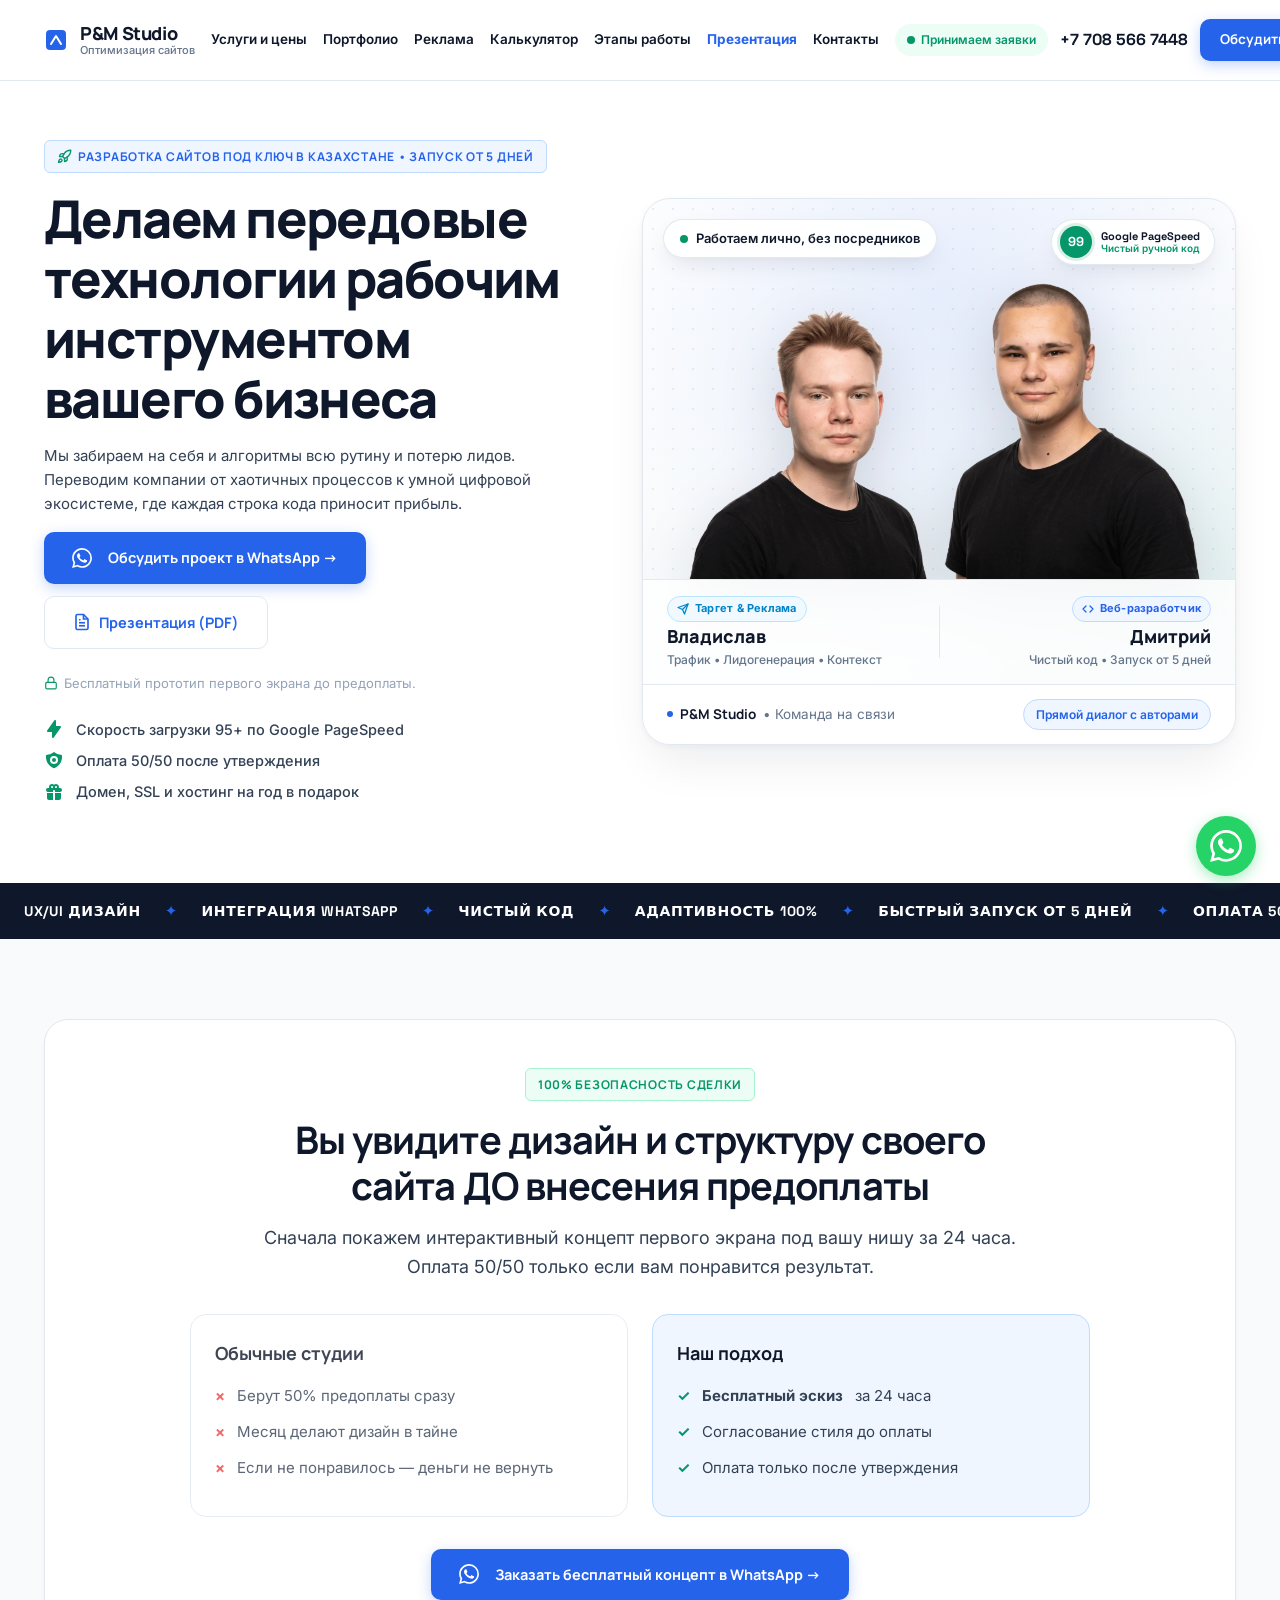
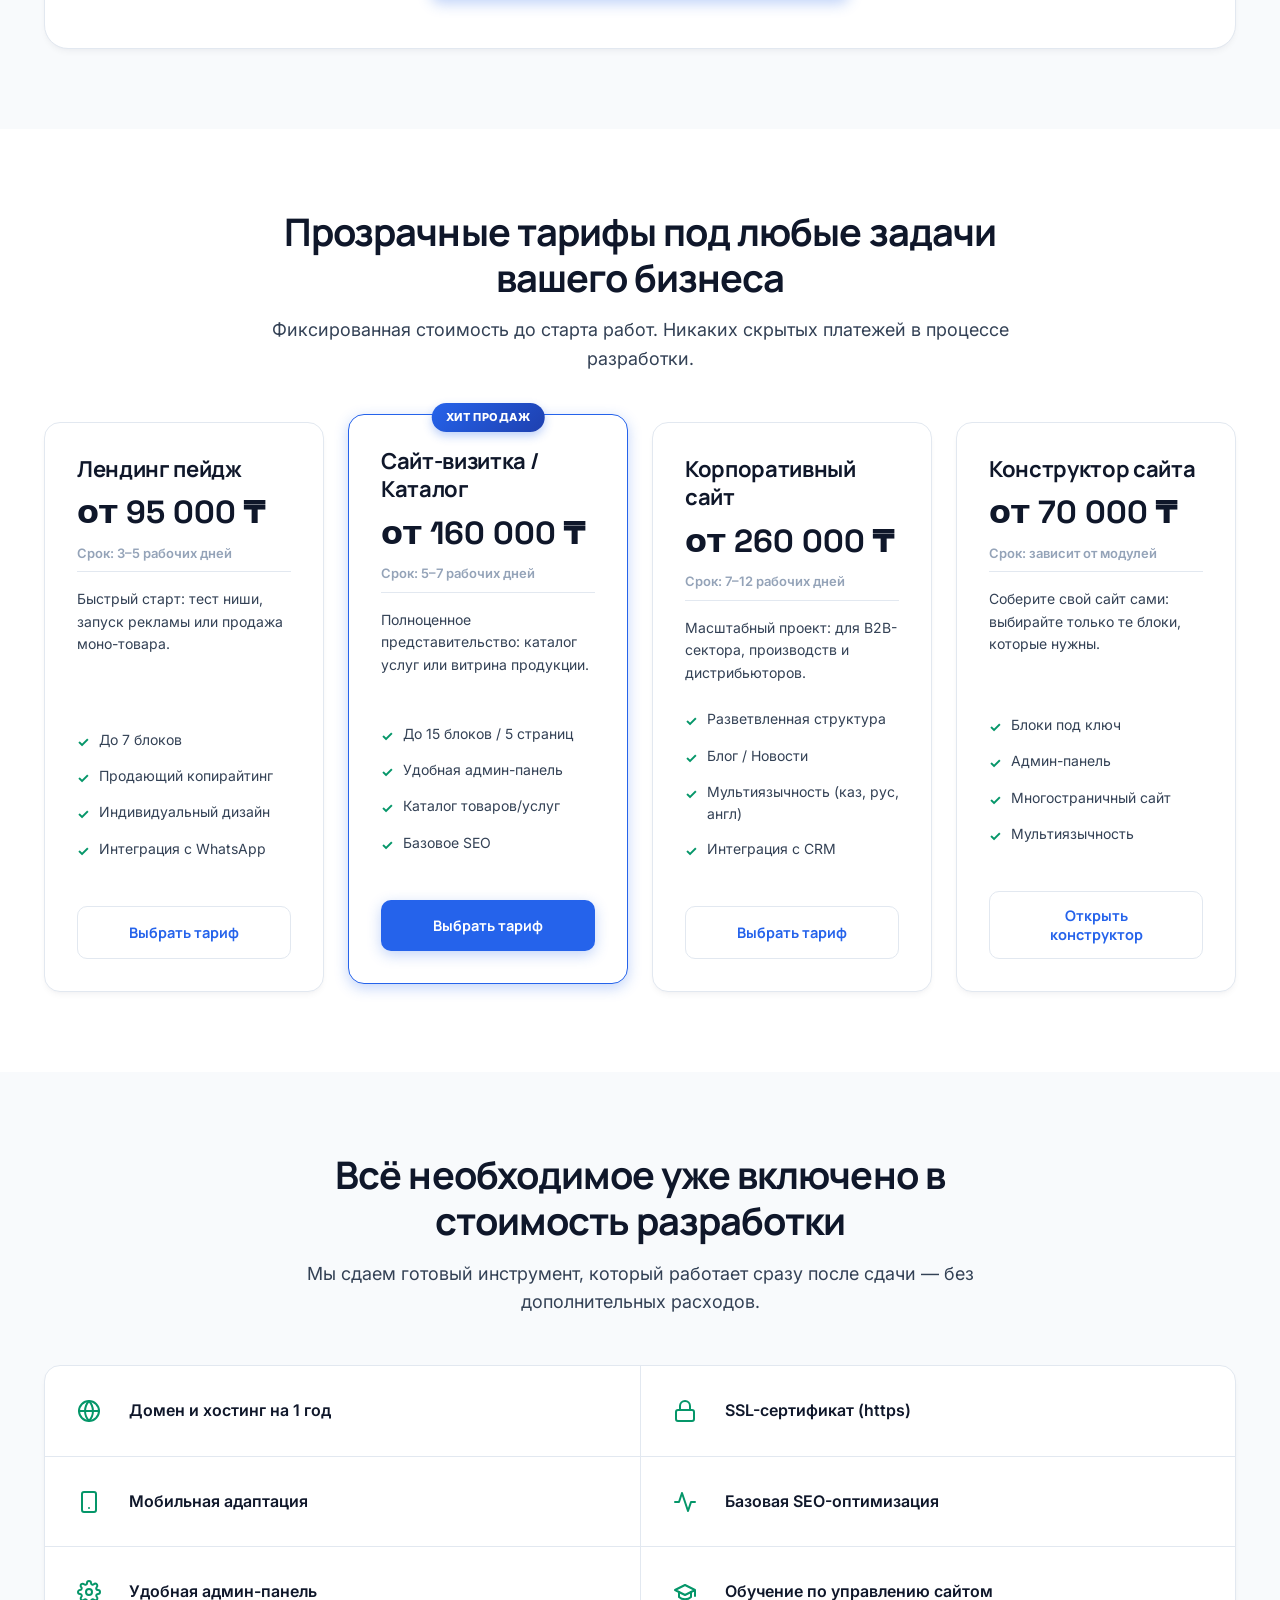
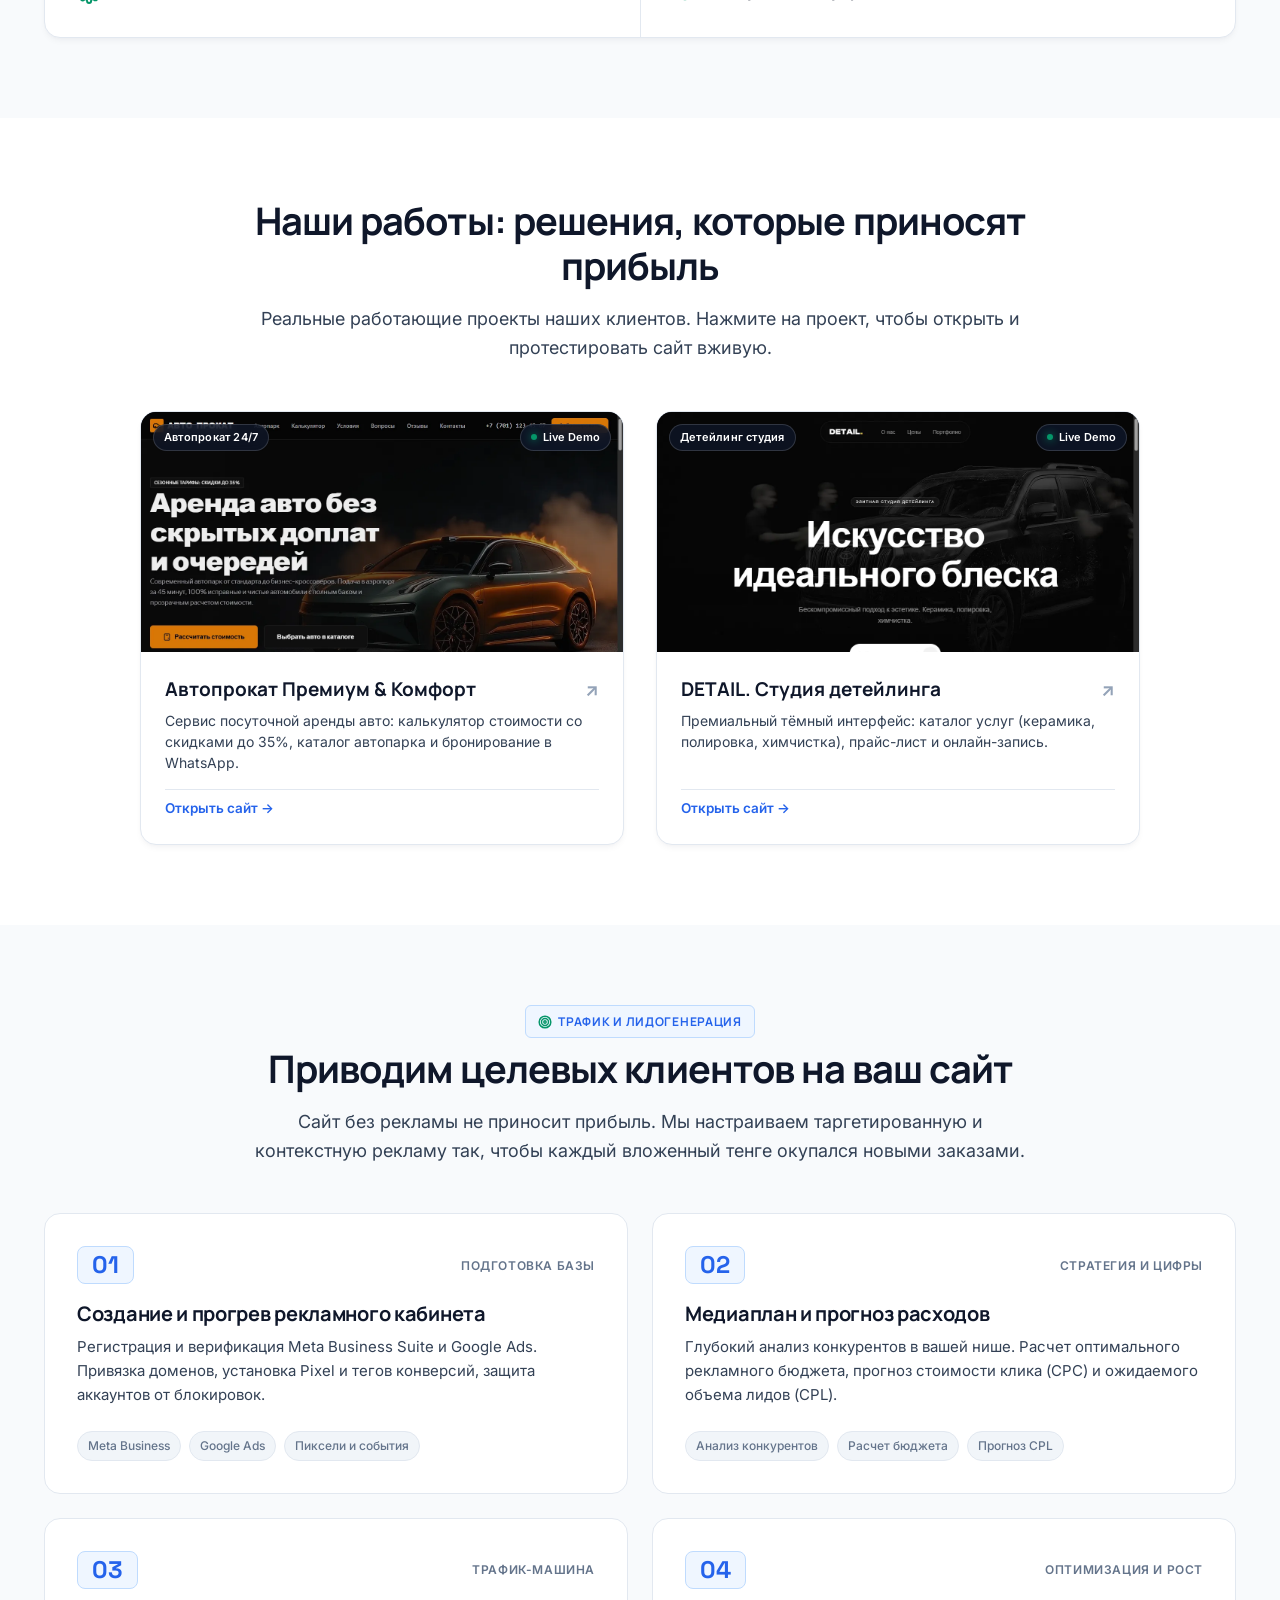
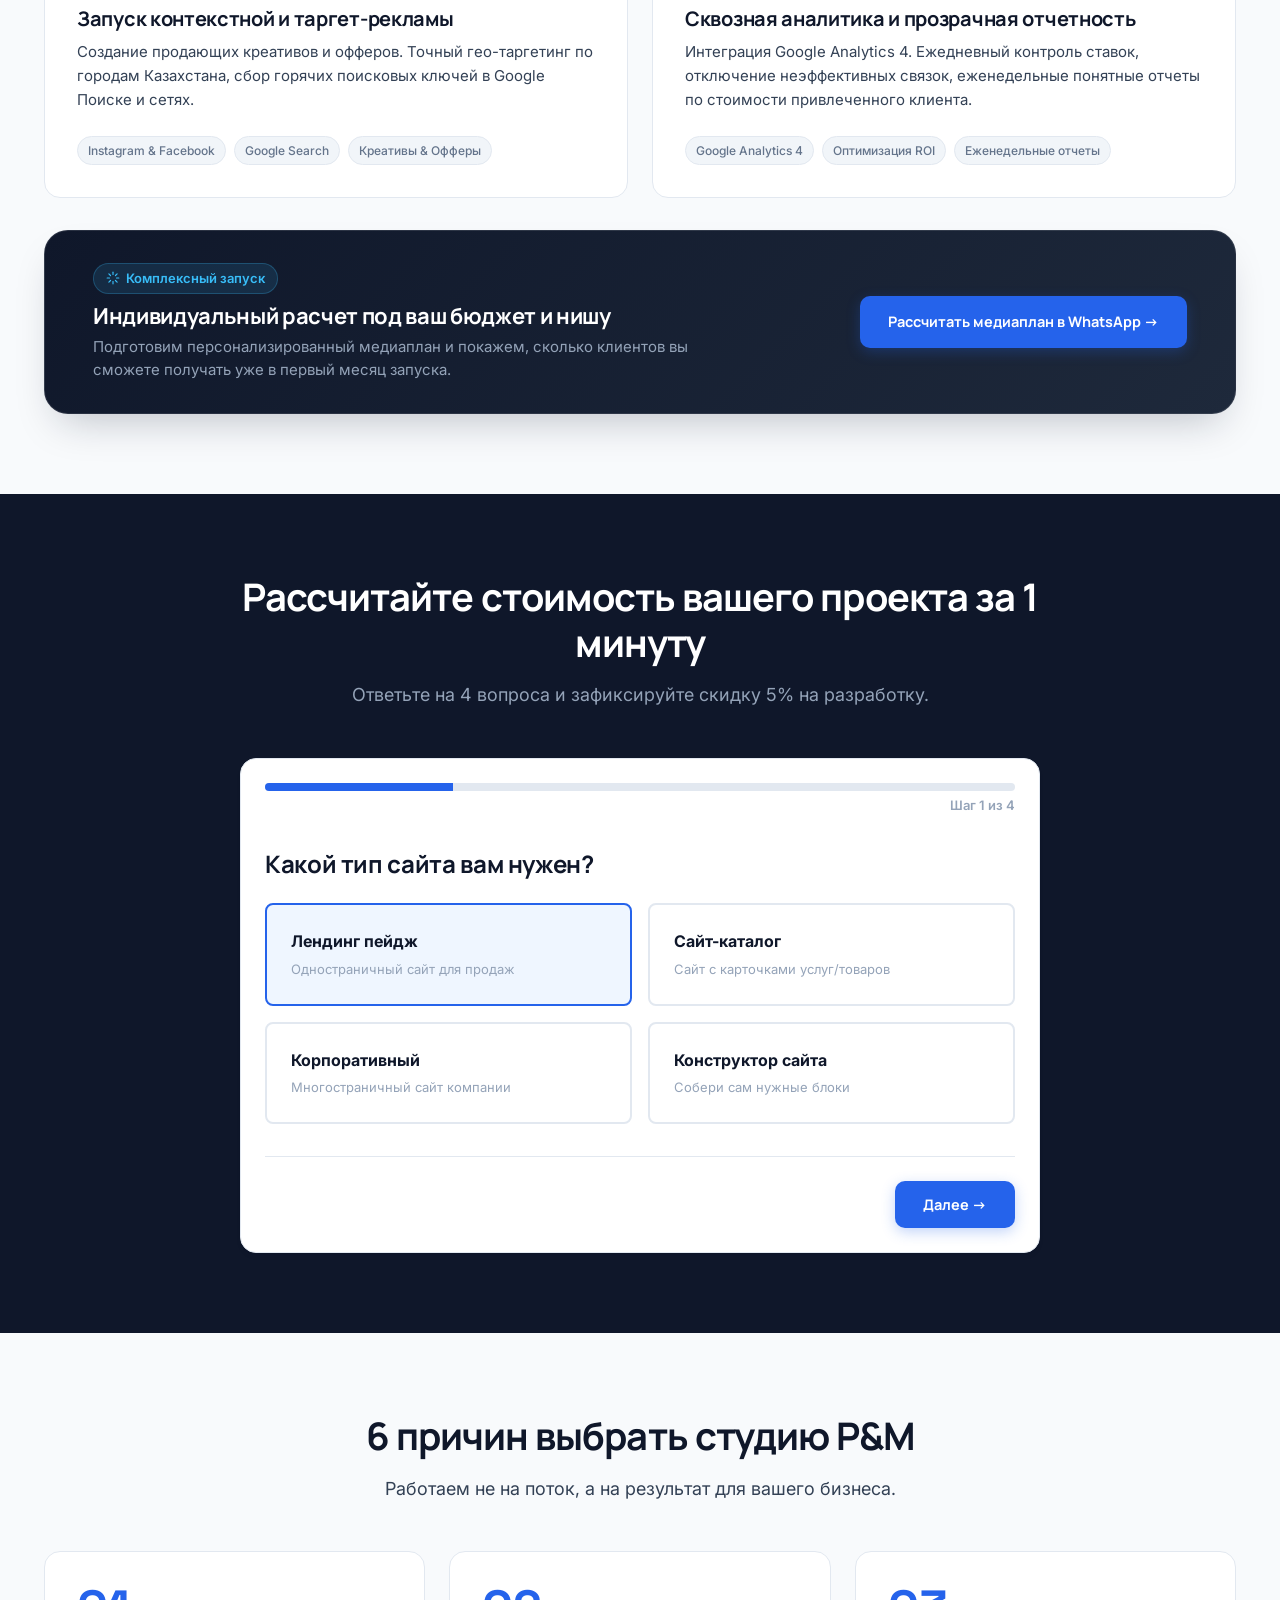
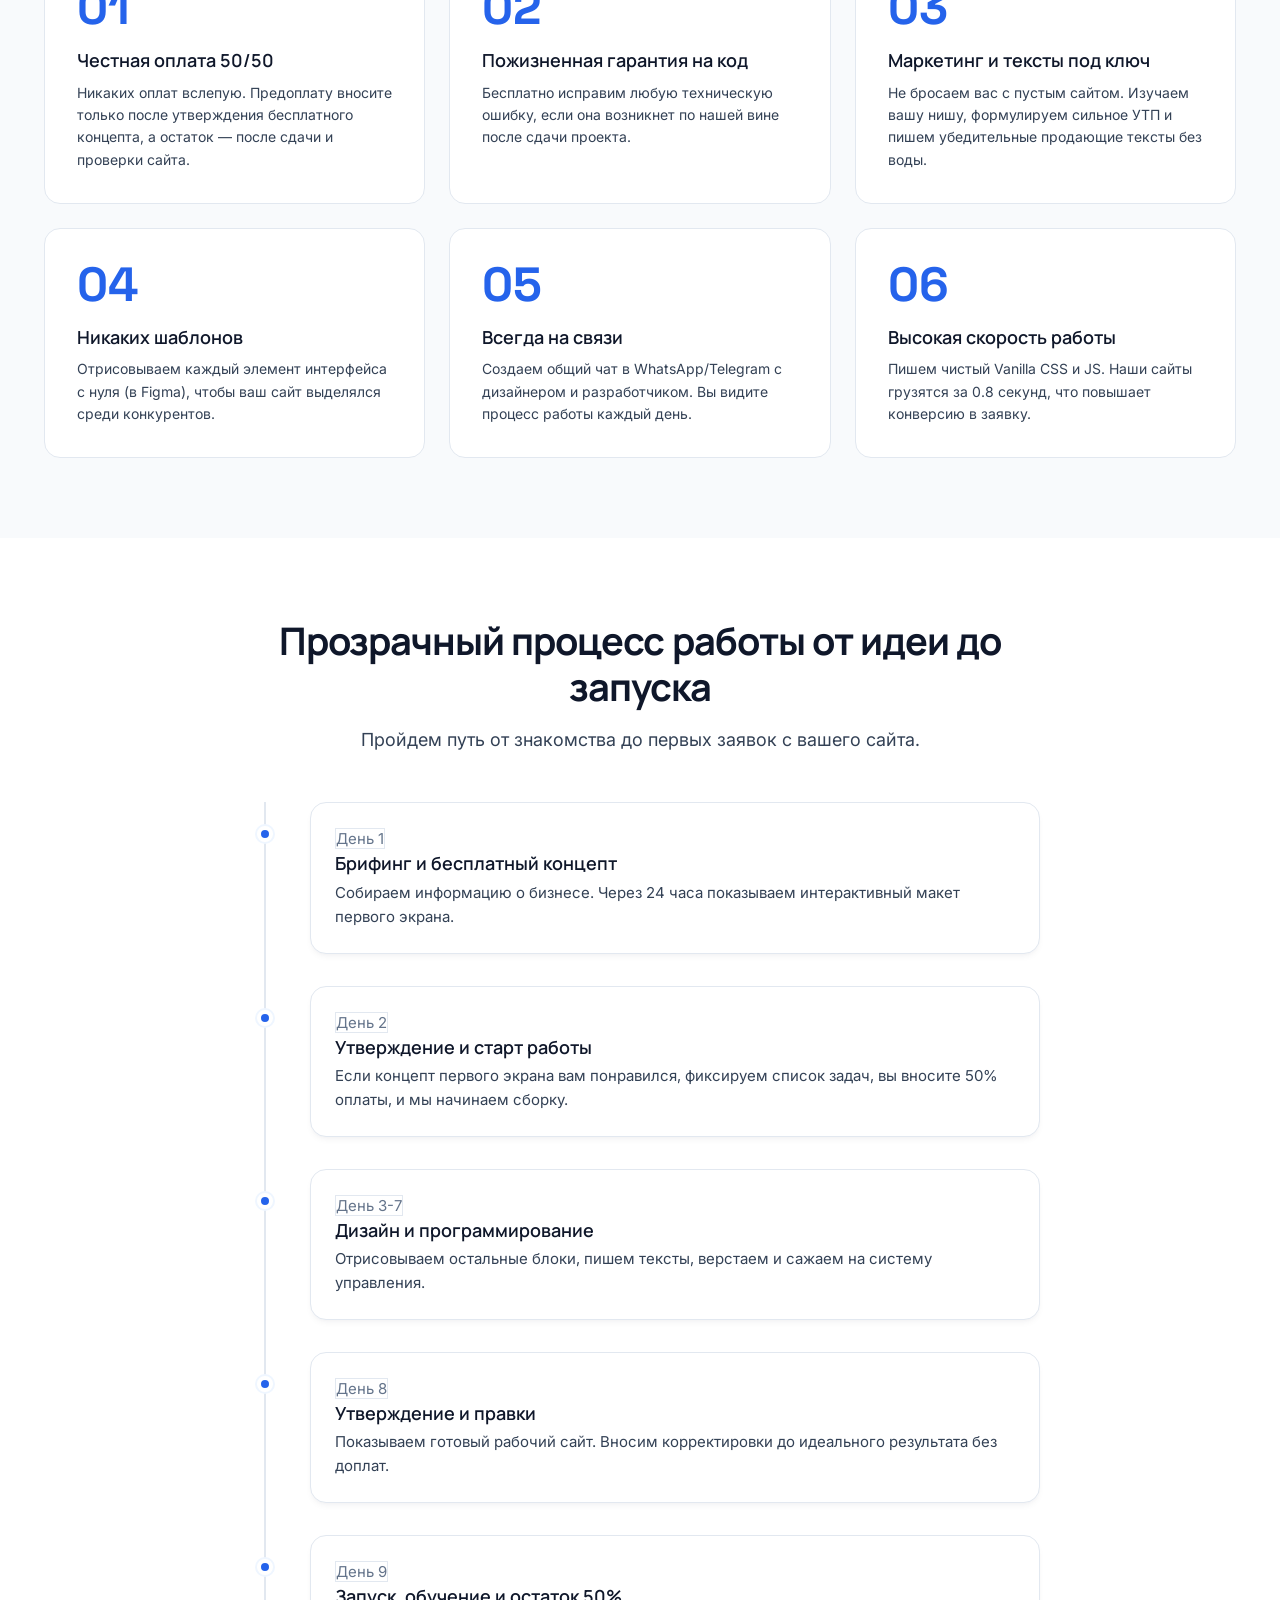
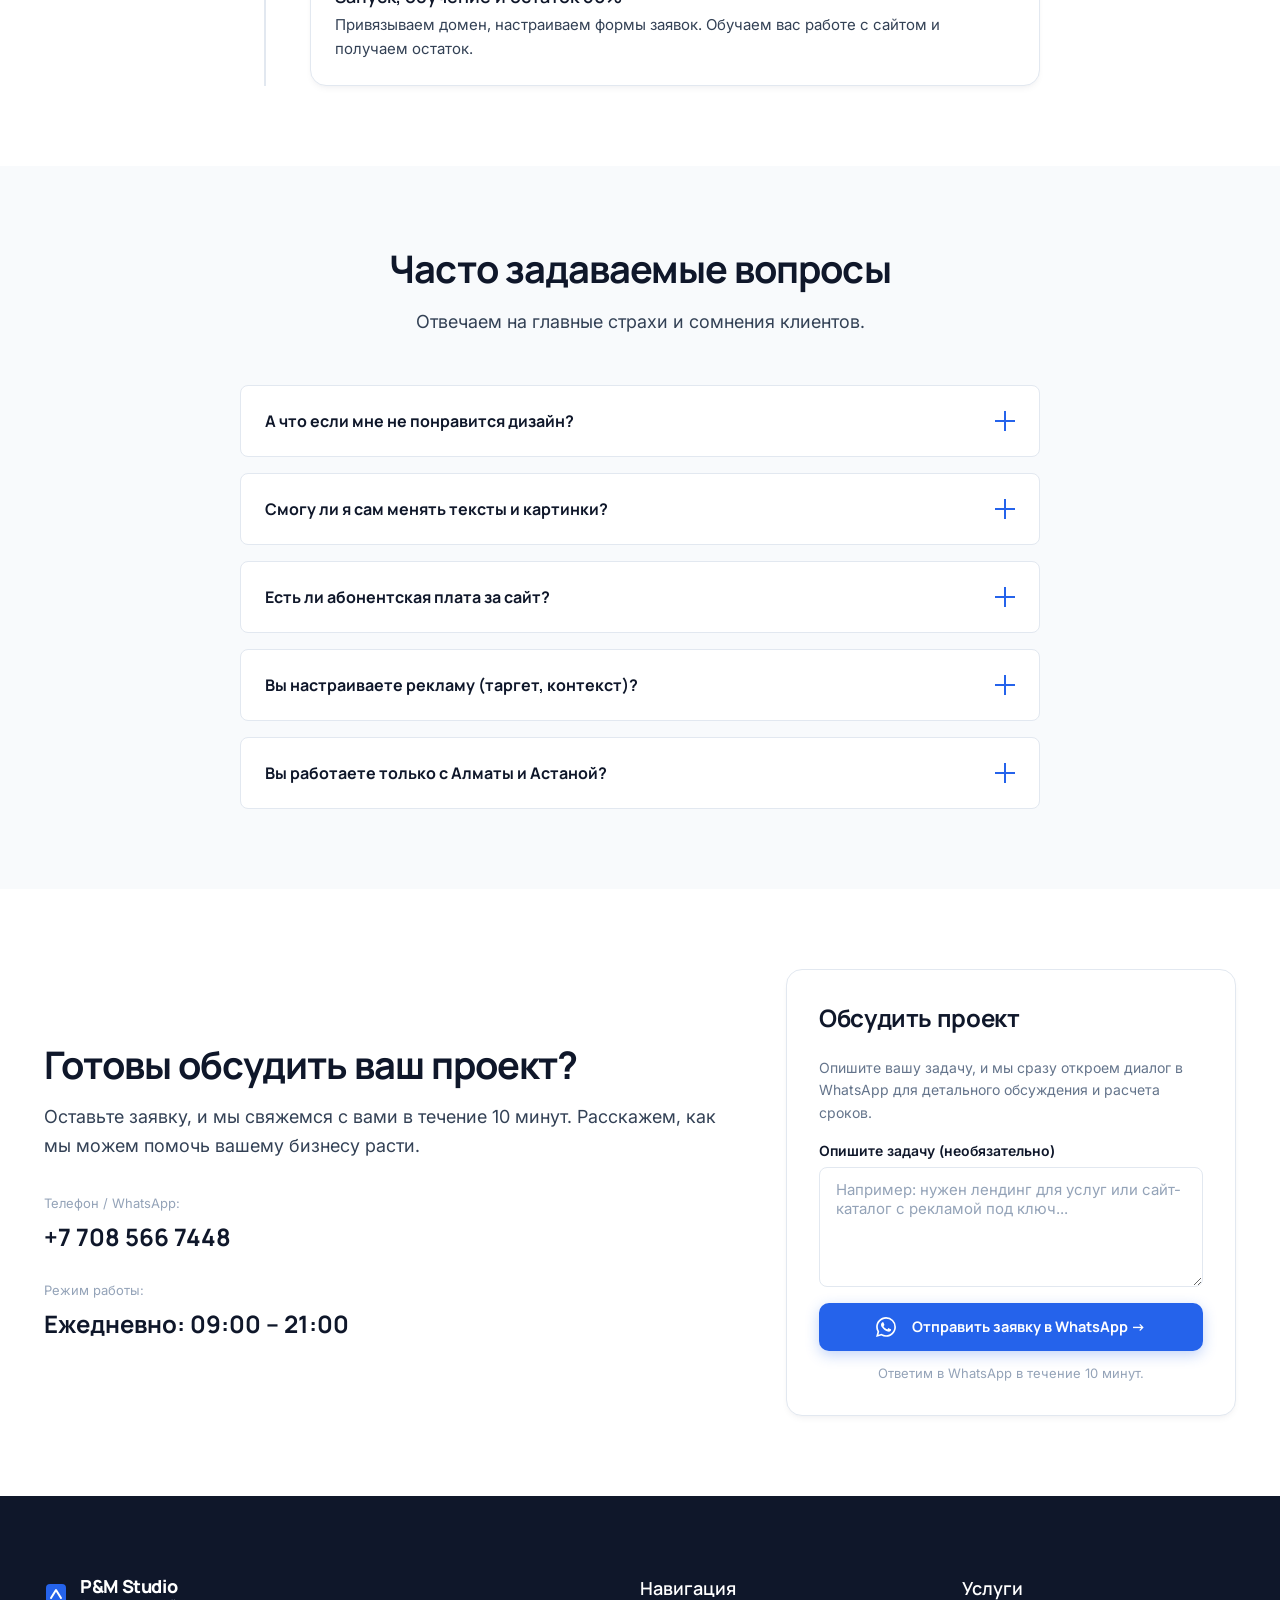
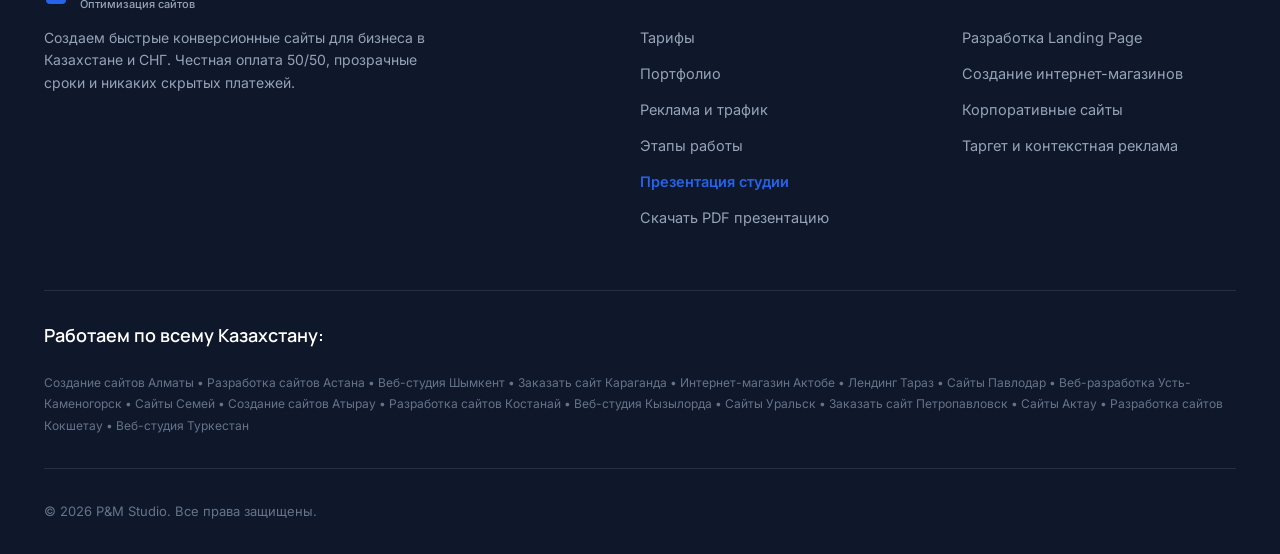
==== commit f2757dce: "Add 9-slide 16:9 commercial presentation deck (HTML & compiled PDF) with direct WhatsApp CTA" ====
--- a/index.html
+++ b/index.html
@@ -63,7 +63,7 @@
                 <a href="#traffic" class="nav-link">Реклама</a>
                 <a href="#calculator" class="nav-link">Калькулятор</a>
                 <a href="#workflow" class="nav-link">Этапы работы</a>
-                <a href="#faq" class="nav-link">FAQ</a>
+                <a href="presentation.html" target="_blank" class="nav-link" style="color: var(--color-primary); font-weight: 700;">Презентация</a>
                 <a href="#contacts" class="nav-link">Контакты</a>
             </nav>
 
@@ -93,10 +93,14 @@
                     <h1 class="hero-title">Делаем передовые технологии рабочим инструментом вашего бизнеса</h1>
                     <p class="hero-subtitle">Мы забираем на себя и алгоритмы всю рутину и потерю лидов. Переводим компании от хаотичных процессов к умной цифровой экосистеме, где каждая строка кода приносит прибыль.</p>
                     
-                    <div class="hero-cta-action" style="margin-bottom: var(--space-md);">
+                    <div class="hero-cta-action" style="margin-bottom: var(--space-md); display: flex; flex-wrap: wrap; gap: 12px; align-items: center;">
                         <a href="https://wa.me/77085667448?text=Здравствуйте!%20Хочу%20обсудить%20проект%20сайта" target="_blank" class="btn btn-primary btn-lg" style="display: inline-flex; align-items: center; justify-content: center; text-decoration: none;">
                             <svg width="20" height="20" viewBox="0 0 24 24" fill="currentColor" style="margin-right: 8px;"><path d="M17.472 14.382c-.297-.149-1.758-.867-2.03-.967-.273-.099-.471-.148-.67.15-.197.297-.767.966-.94 1.164-.173.199-.347.223-.644.075-.297-.15-1.255-.463-2.39-1.475-.883-.788-1.48-1.761-1.653-2.059-.173-.297-.018-.458.13-.606.134-.133.298-.347.446-.52.149-.174.198-.298.298-.497.099-.198.05-.371-.025-.52-.075-.149-.669-1.612-.916-2.207-.242-.579-.487-.5-.669-.51a12.8 12.8 0 0 0-.57-.01c-.198 0-.52.074-.792.372-.272.297-1.04 1.016-1.04 2.479 0 1.462 1.065 2.875 1.213 3.074.149.198 2.096 3.2 5.077 4.487.709.306 1.262.489 1.694.625.712.227 1.36.195 1.871.118.571-.085 1.758-.719 2.006-1.413.248-.694.248-1.289.173-1.413-.074-.124-.272-.198-.57-.347m-5.421 7.403h-.004a9.87 9.87 0 0 1-5.031-1.378l-.361-.214-3.741.982.998-3.648-.235-.374a9.86 9.86 0 0 1-1.51-5.26c.001-5.45 4.436-9.884 9.888-9.884 2.64 0 5.122 1.03 6.988 2.898a9.825 9.825 0 0 1 2.893 6.994c-.003 5.45-4.437 9.884-9.885 9.884m8.413-18.297A11.815 11.815 0 0 0 12.05 0C5.495 0 .16 5.335.157 11.892c0 2.096.547 4.142 1.588 5.945L.057 24l6.305-1.654a11.882 11.882 0 0 0 5.683 1.448h.005c6.554 0 11.89-5.335 11.893-11.893a11.821 11.821 0 0 0-3.48-8.413Z"/></svg>
                             Обсудить проект в WhatsApp &rarr;
+                        </a>
+                        <a href="presentation.html" target="_blank" class="btn btn-secondary btn-lg" style="display: inline-flex; align-items: center; justify-content: center; gap: 8px; text-decoration: none;">
+                            <svg width="18" height="18" viewBox="0 0 24 24" fill="none" stroke="currentColor" stroke-width="2.2"><path d="M14 2H6a2 2 0 0 0-2 2v16a2 2 0 0 0 2 2h12a2 2 0 0 0 2-2V8z"/><polyline points="14 2 14 8 20 8"/><line x1="16" y1="13" x2="8" y2="13"/><line x1="16" y1="17" x2="8" y2="17"/><polyline points="10 9 9 9 8 9"/></svg>
+                            Презентация (PDF)
                         </a>
                     </div>
                     <div class="form-note" style="display: inline-flex; align-items: center; gap: 6px; margin-bottom: var(--space-lg);">
@@ -952,7 +956,8 @@
                         <li><a href="#portfolio">Портфолио</a></li>
                         <li><a href="#traffic">Реклама и трафик</a></li>
                         <li><a href="#workflow">Этапы работы</a></li>
-                        <li><a href="#faq">Вопросы и ответы</a></li>
+                        <li><a href="presentation.html" target="_blank" style="color: var(--color-primary); font-weight: 600;">Презентация студии</a></li>
+                        <li><a href="PM_Studio_Presentation.pdf" download="PM_Studio_Presentation.pdf">Скачать PDF презентацию</a></li>
                     </ul>
                 </div>
                 
